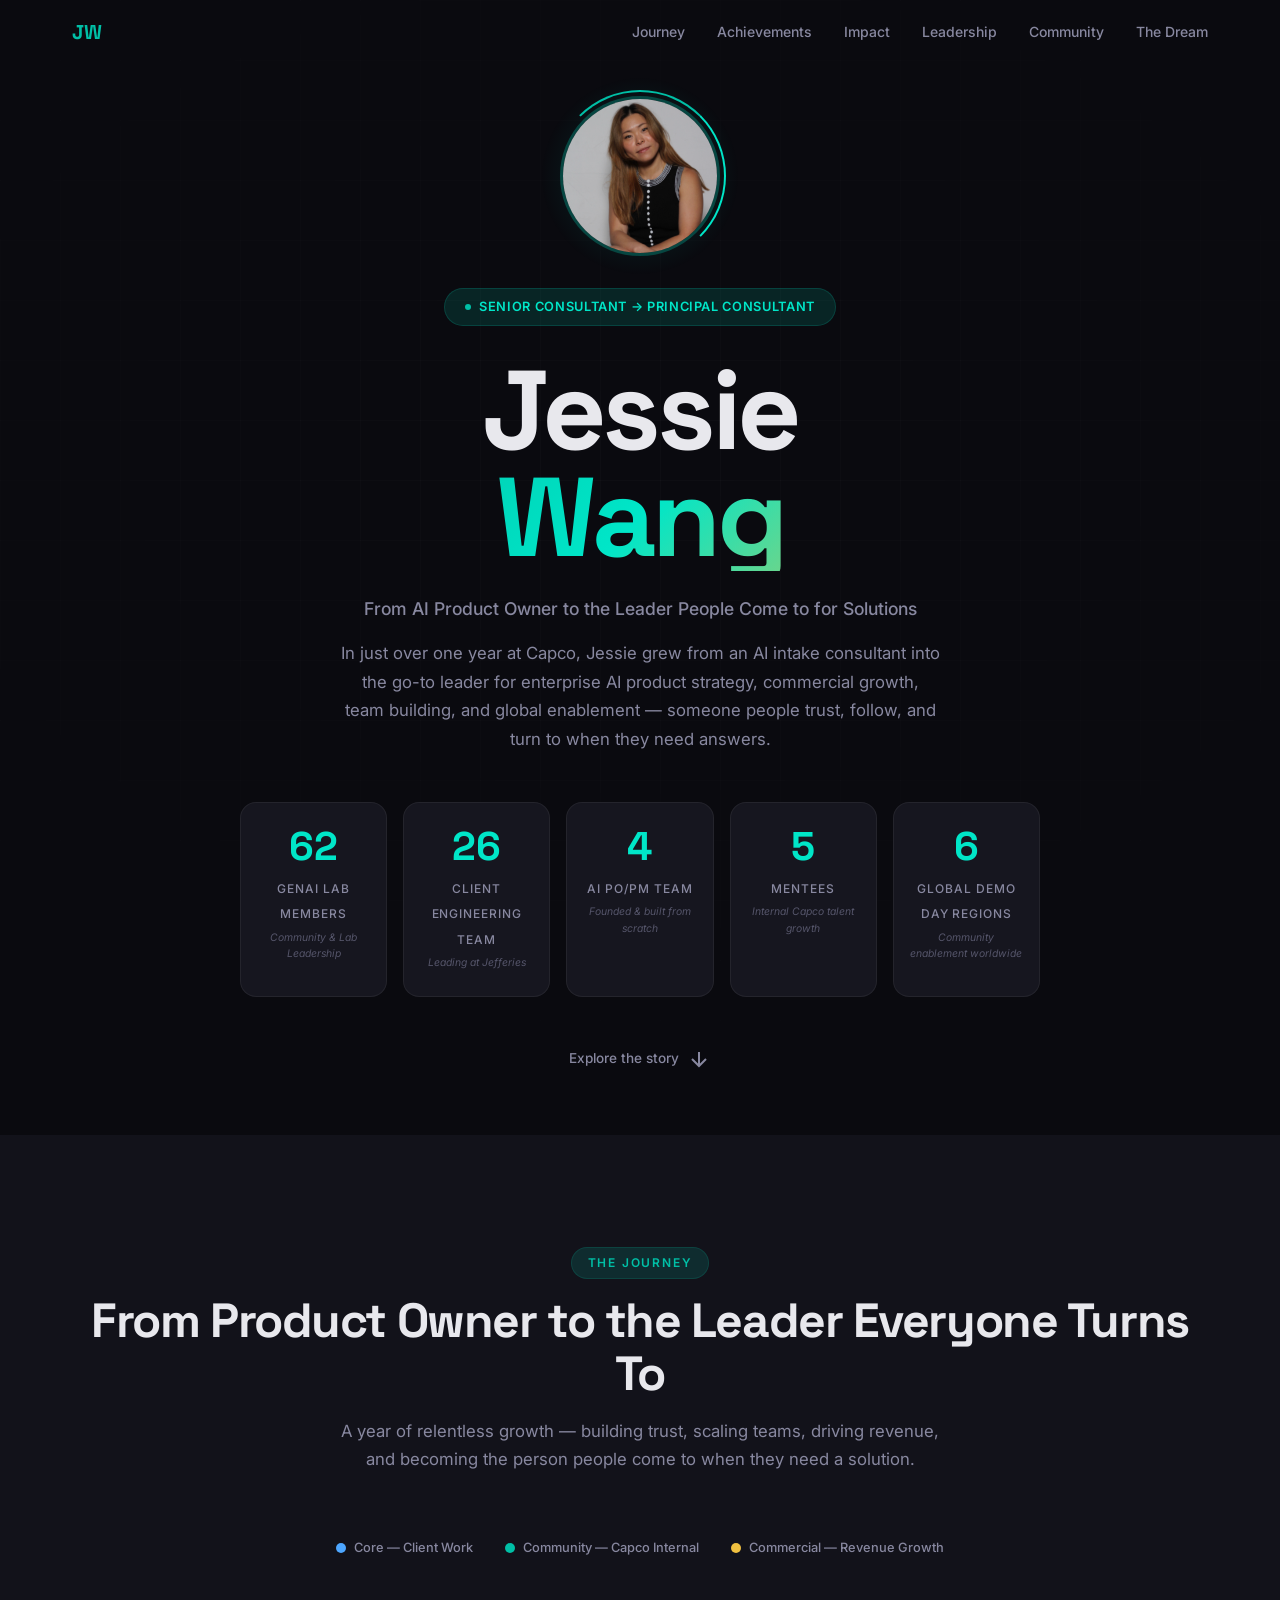
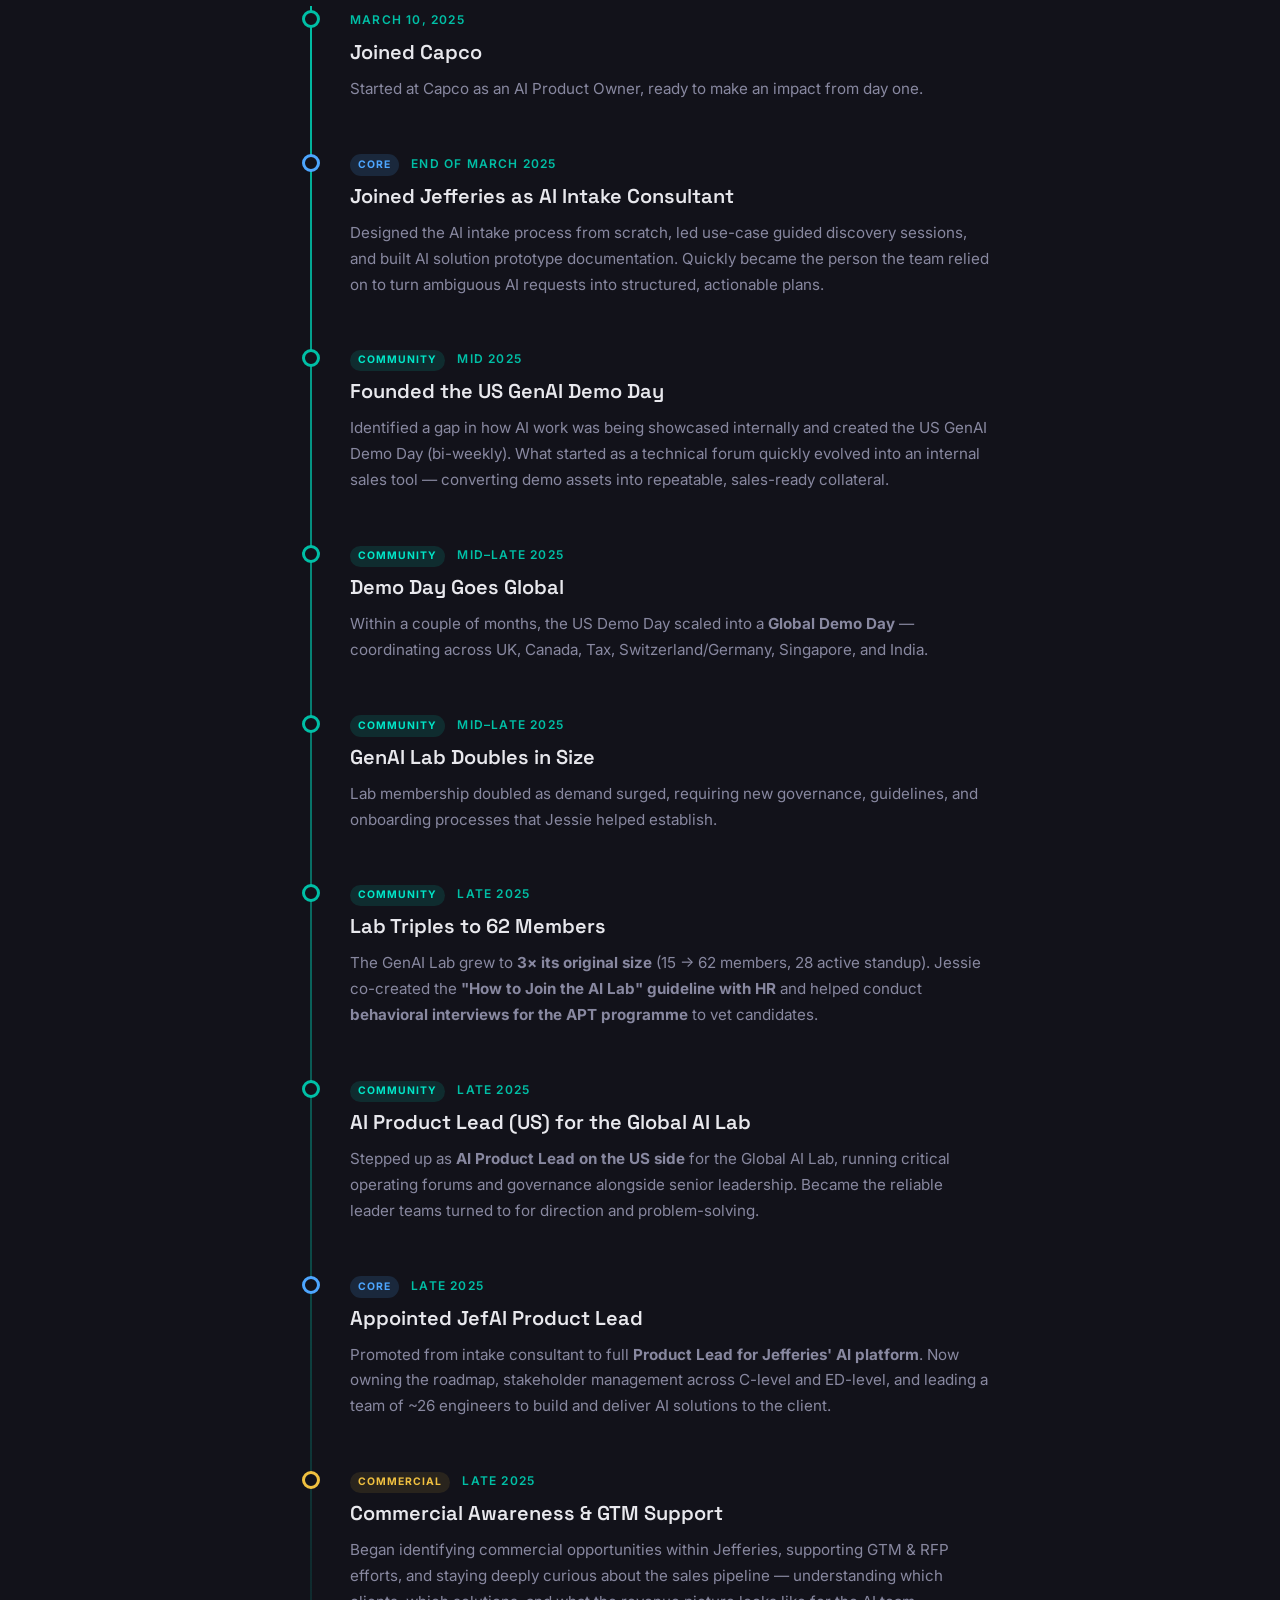
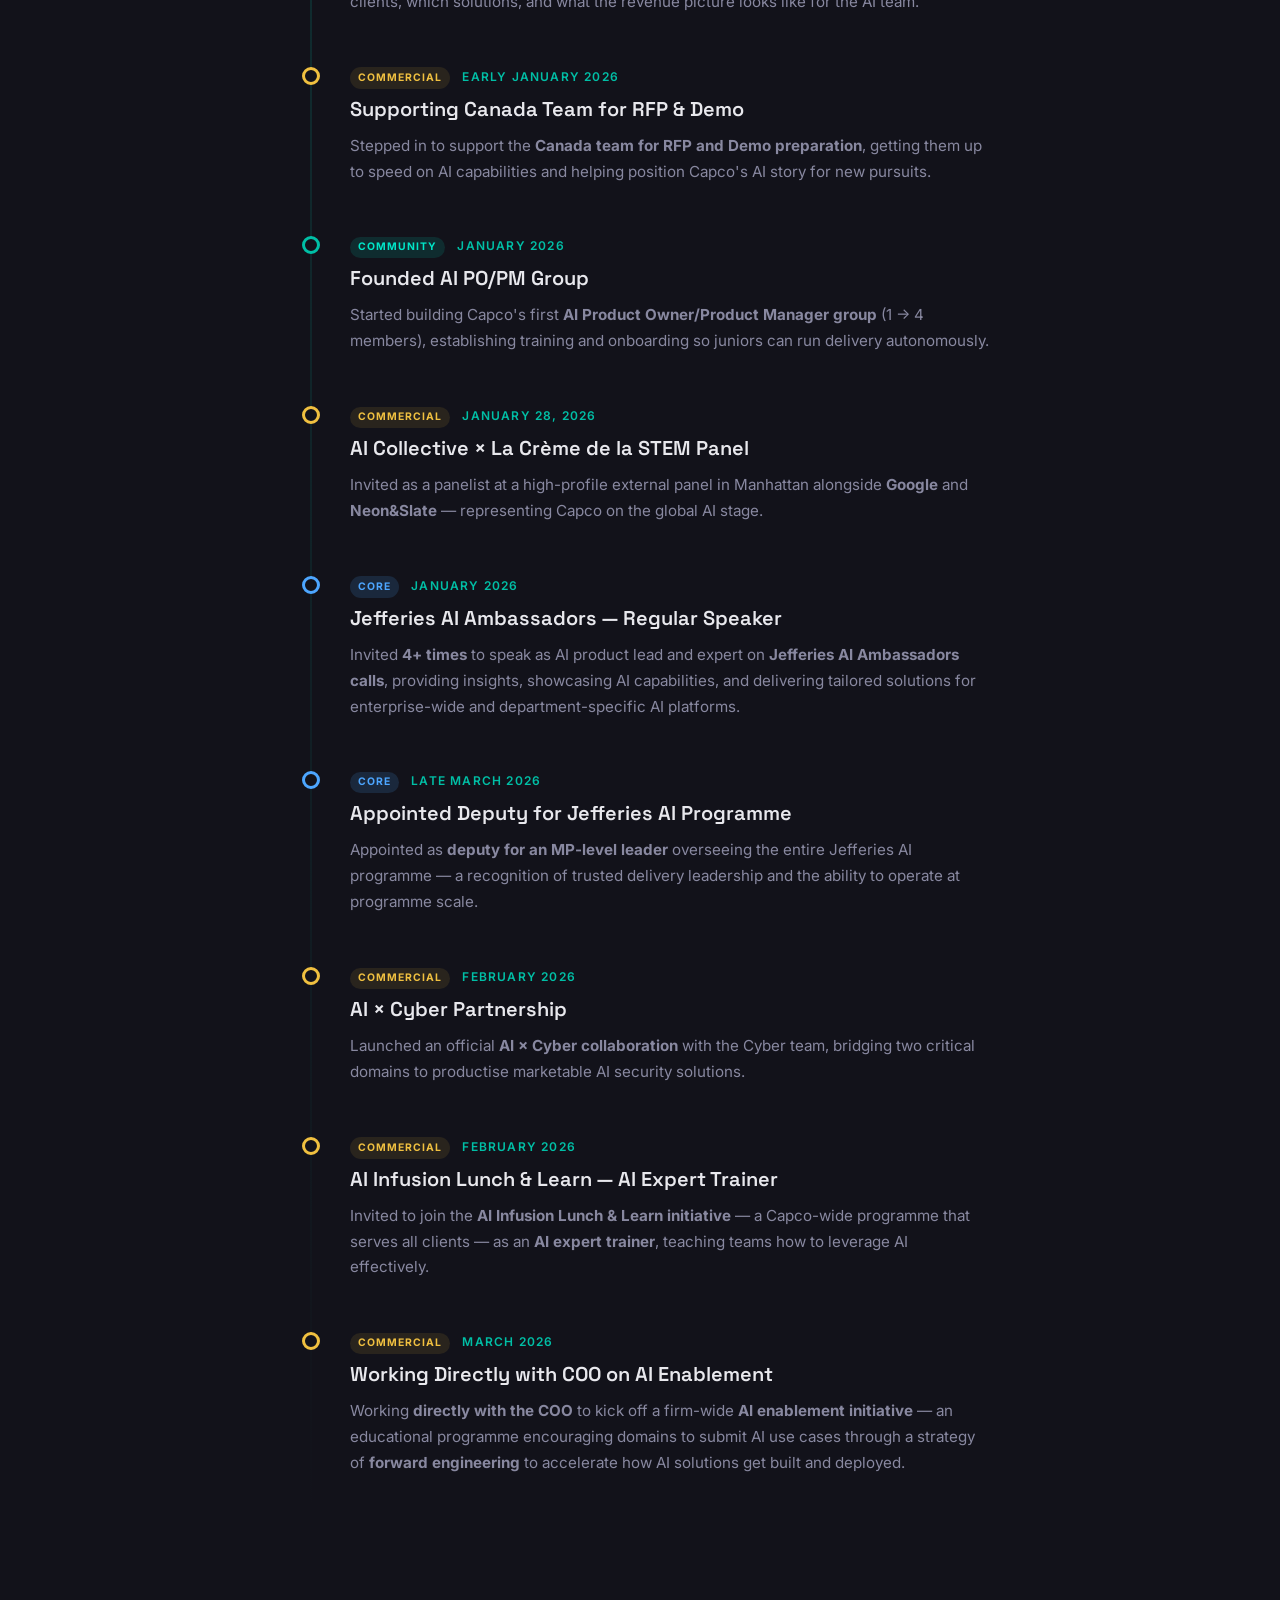
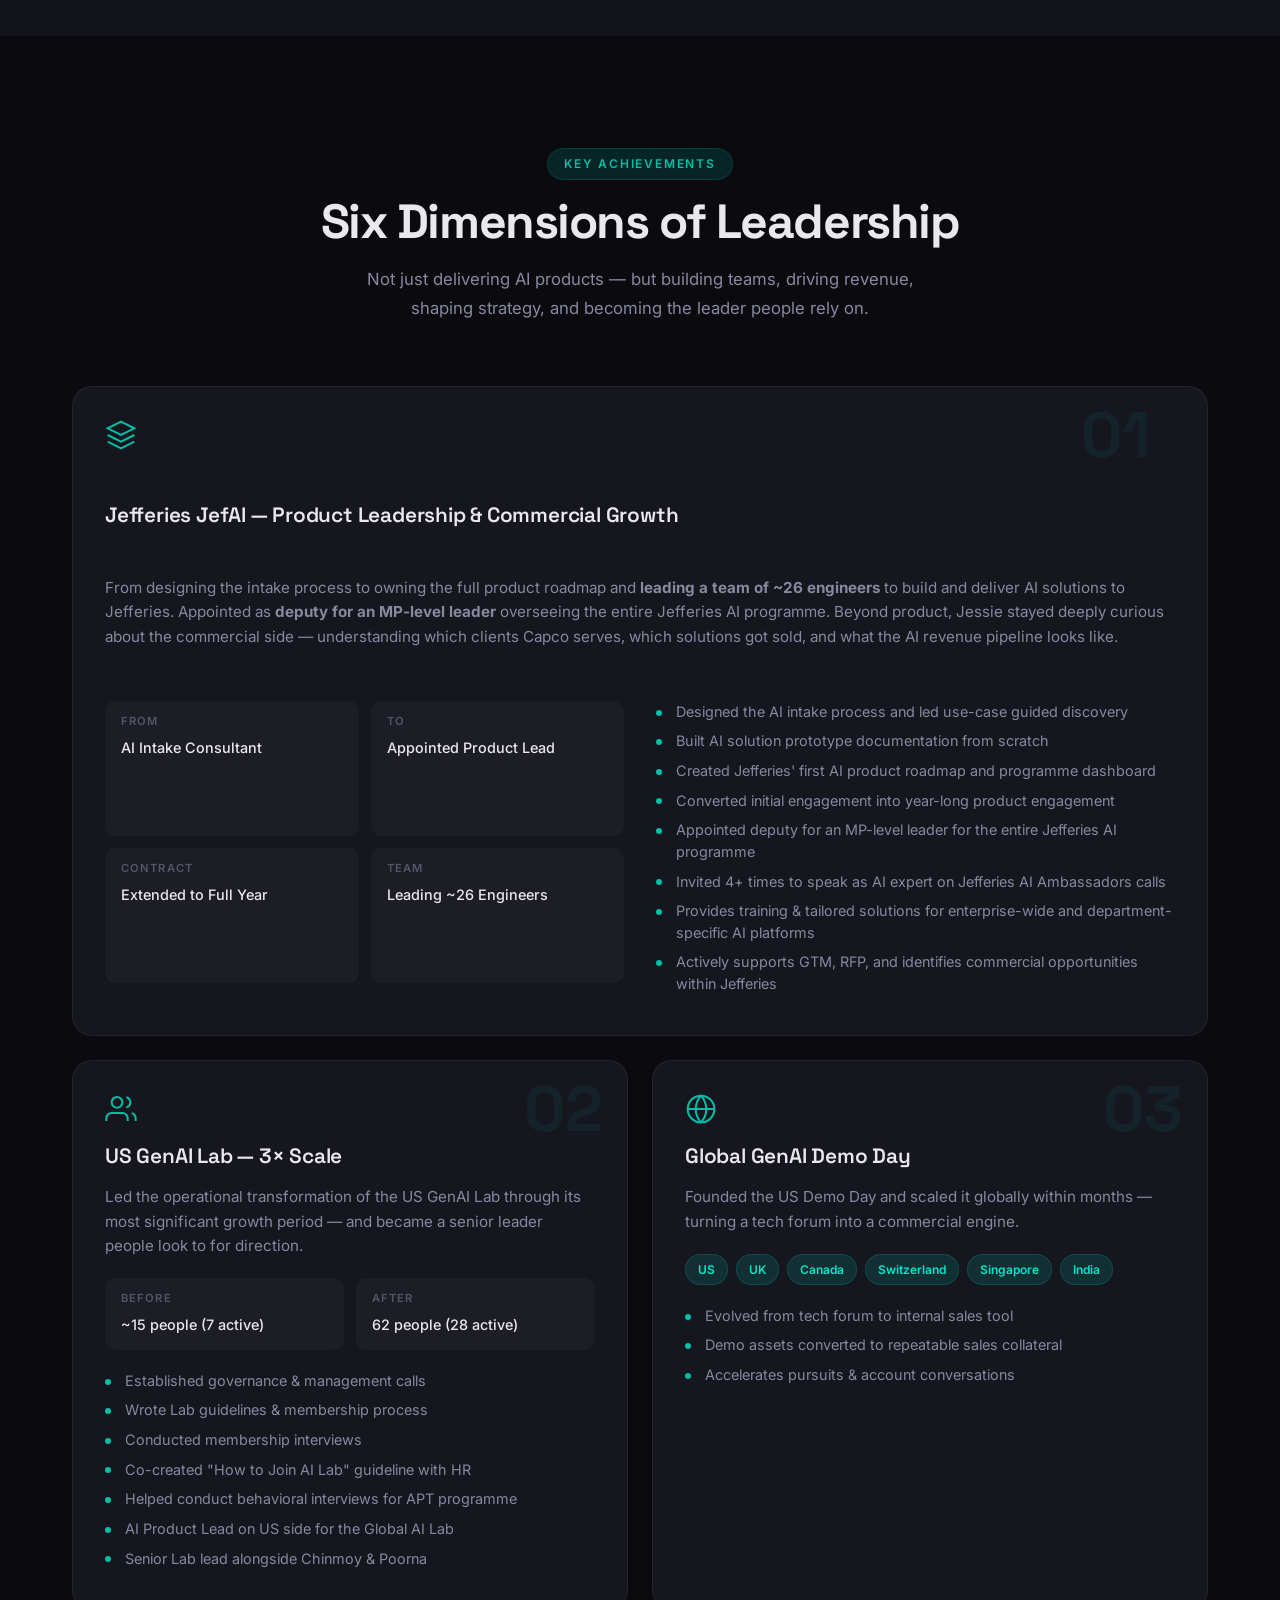
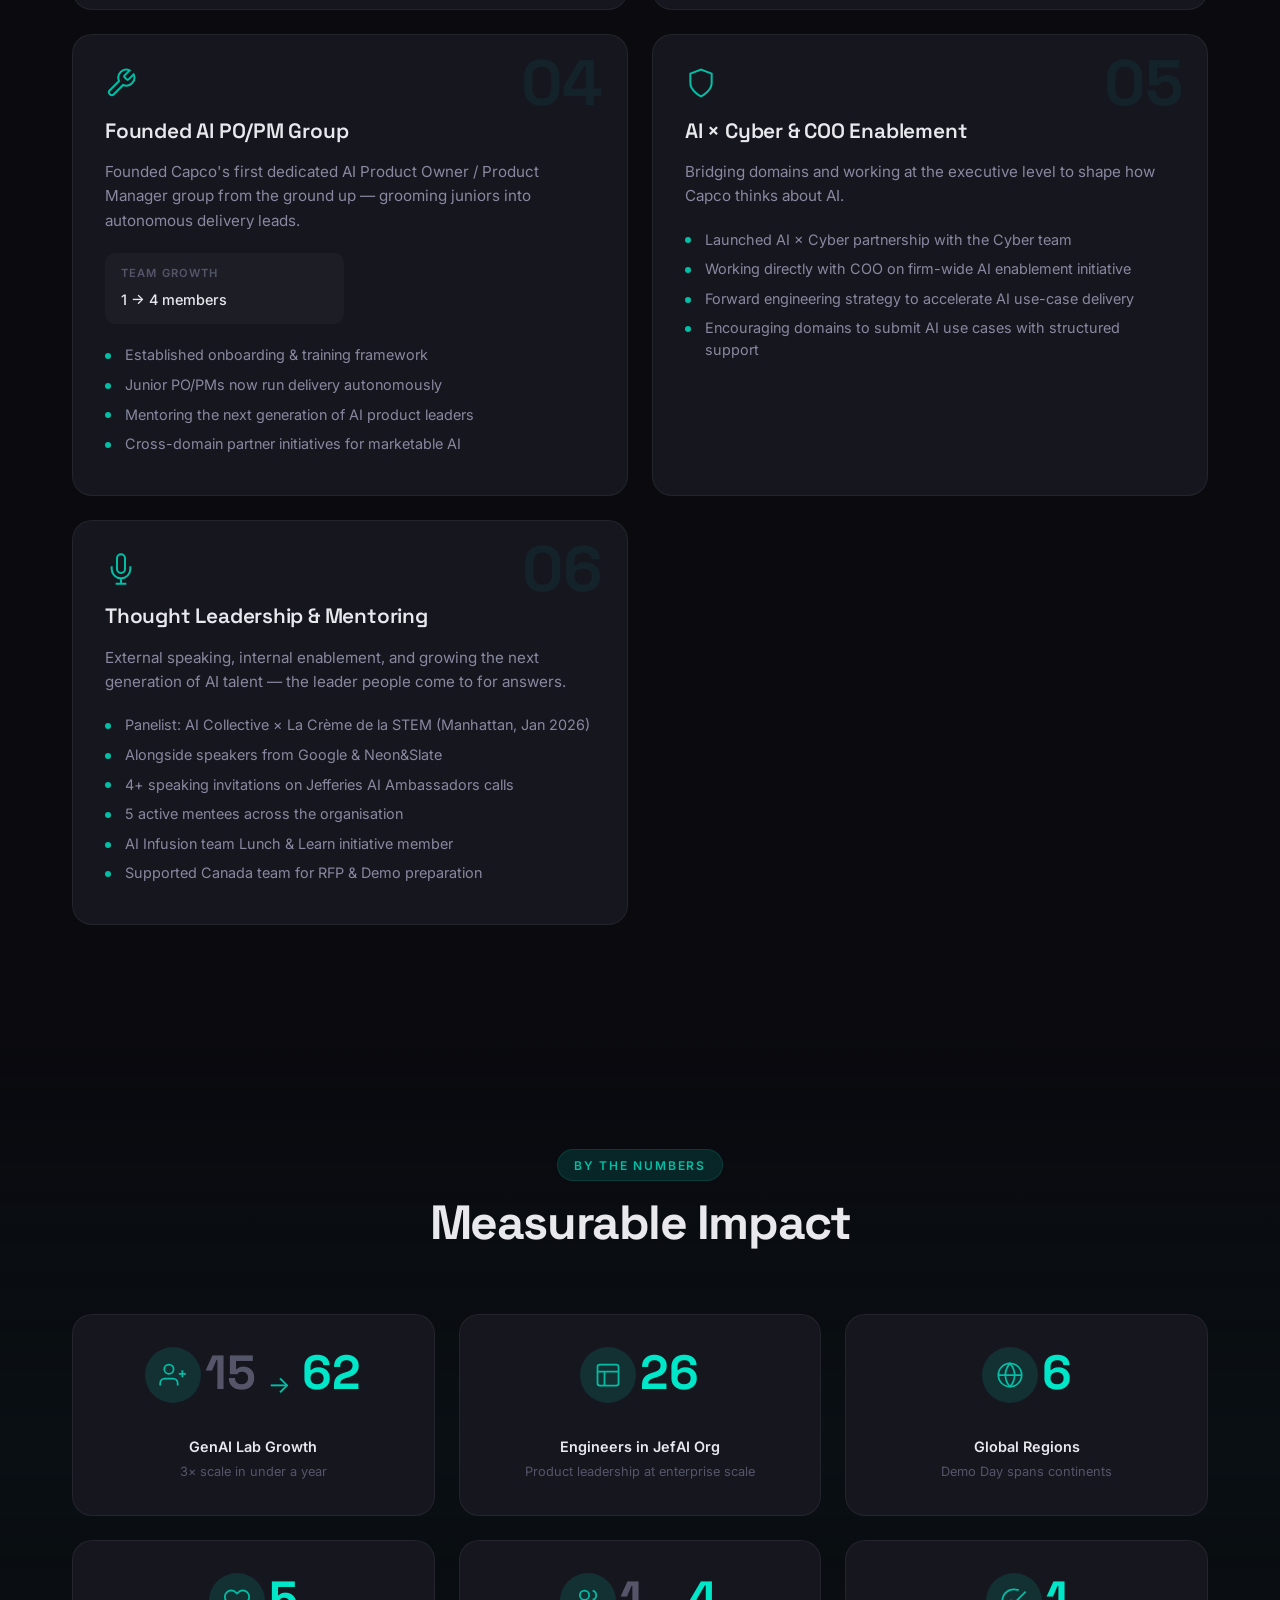
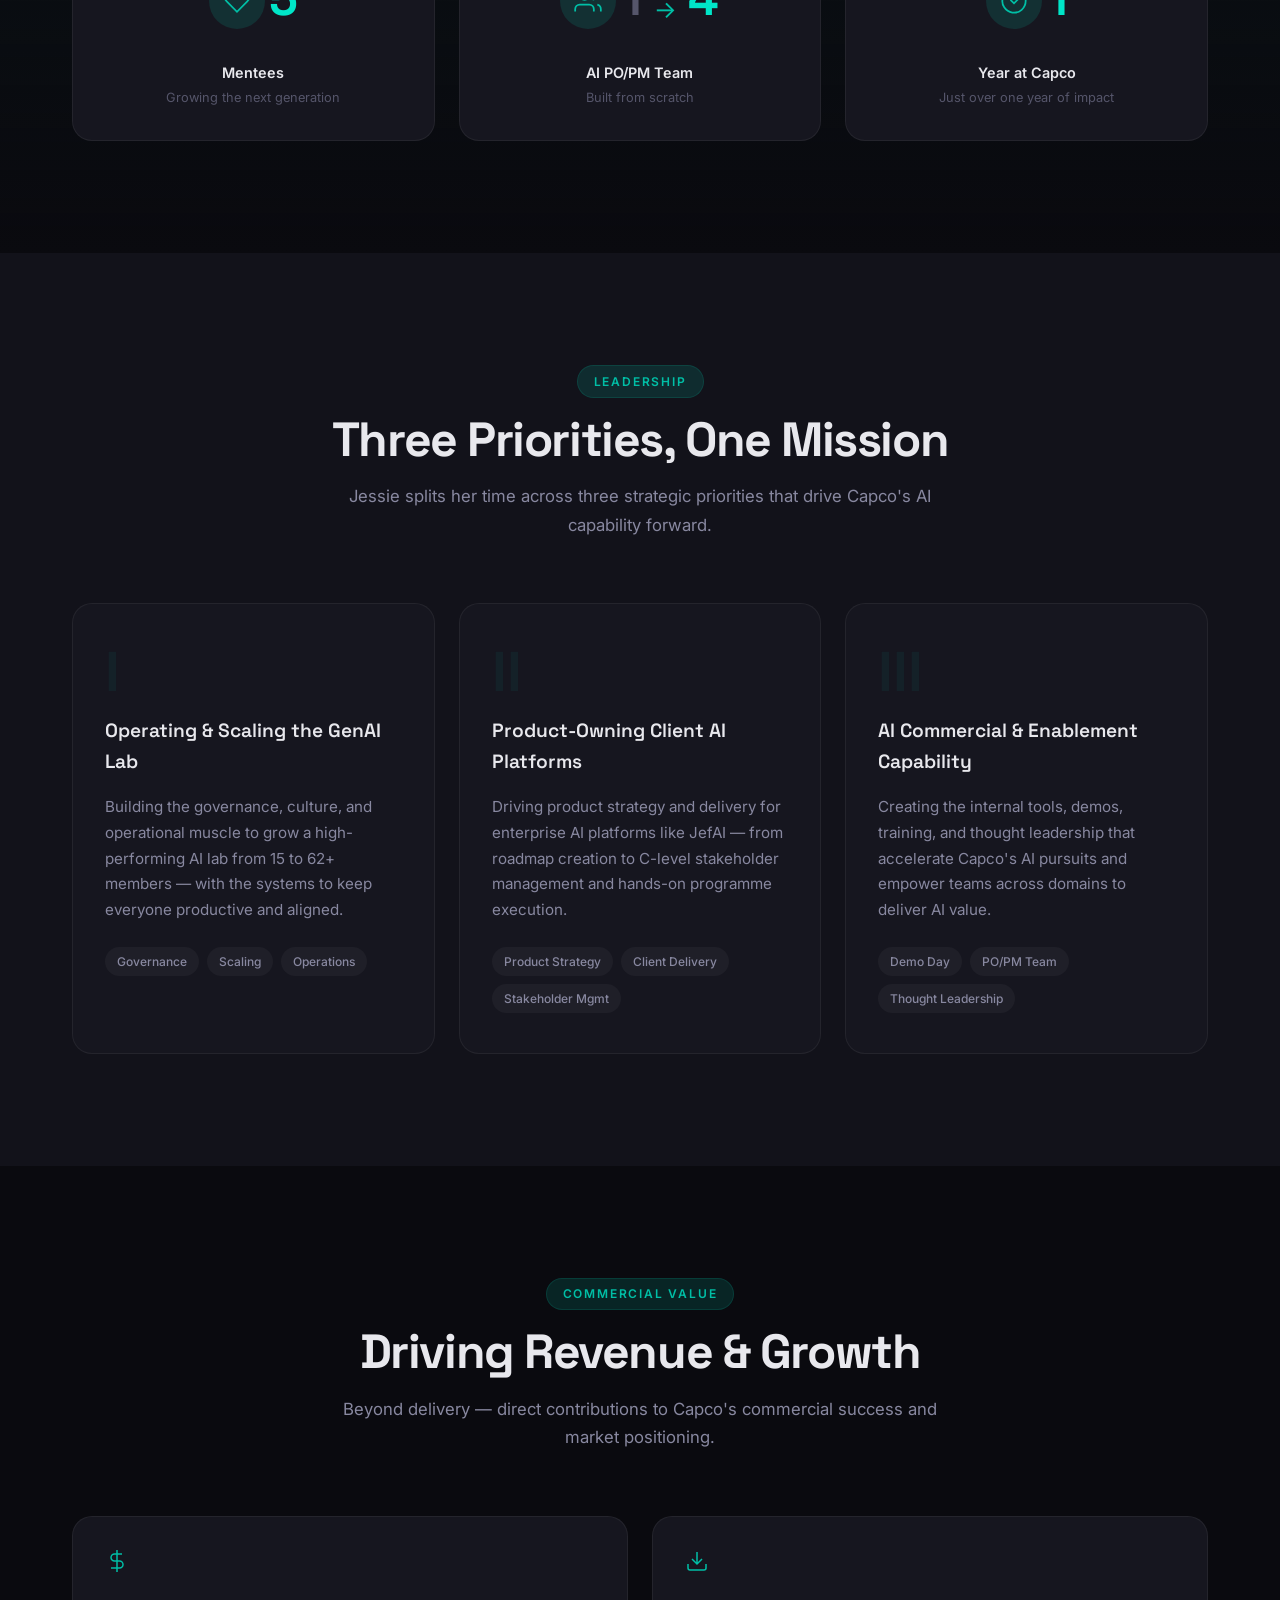
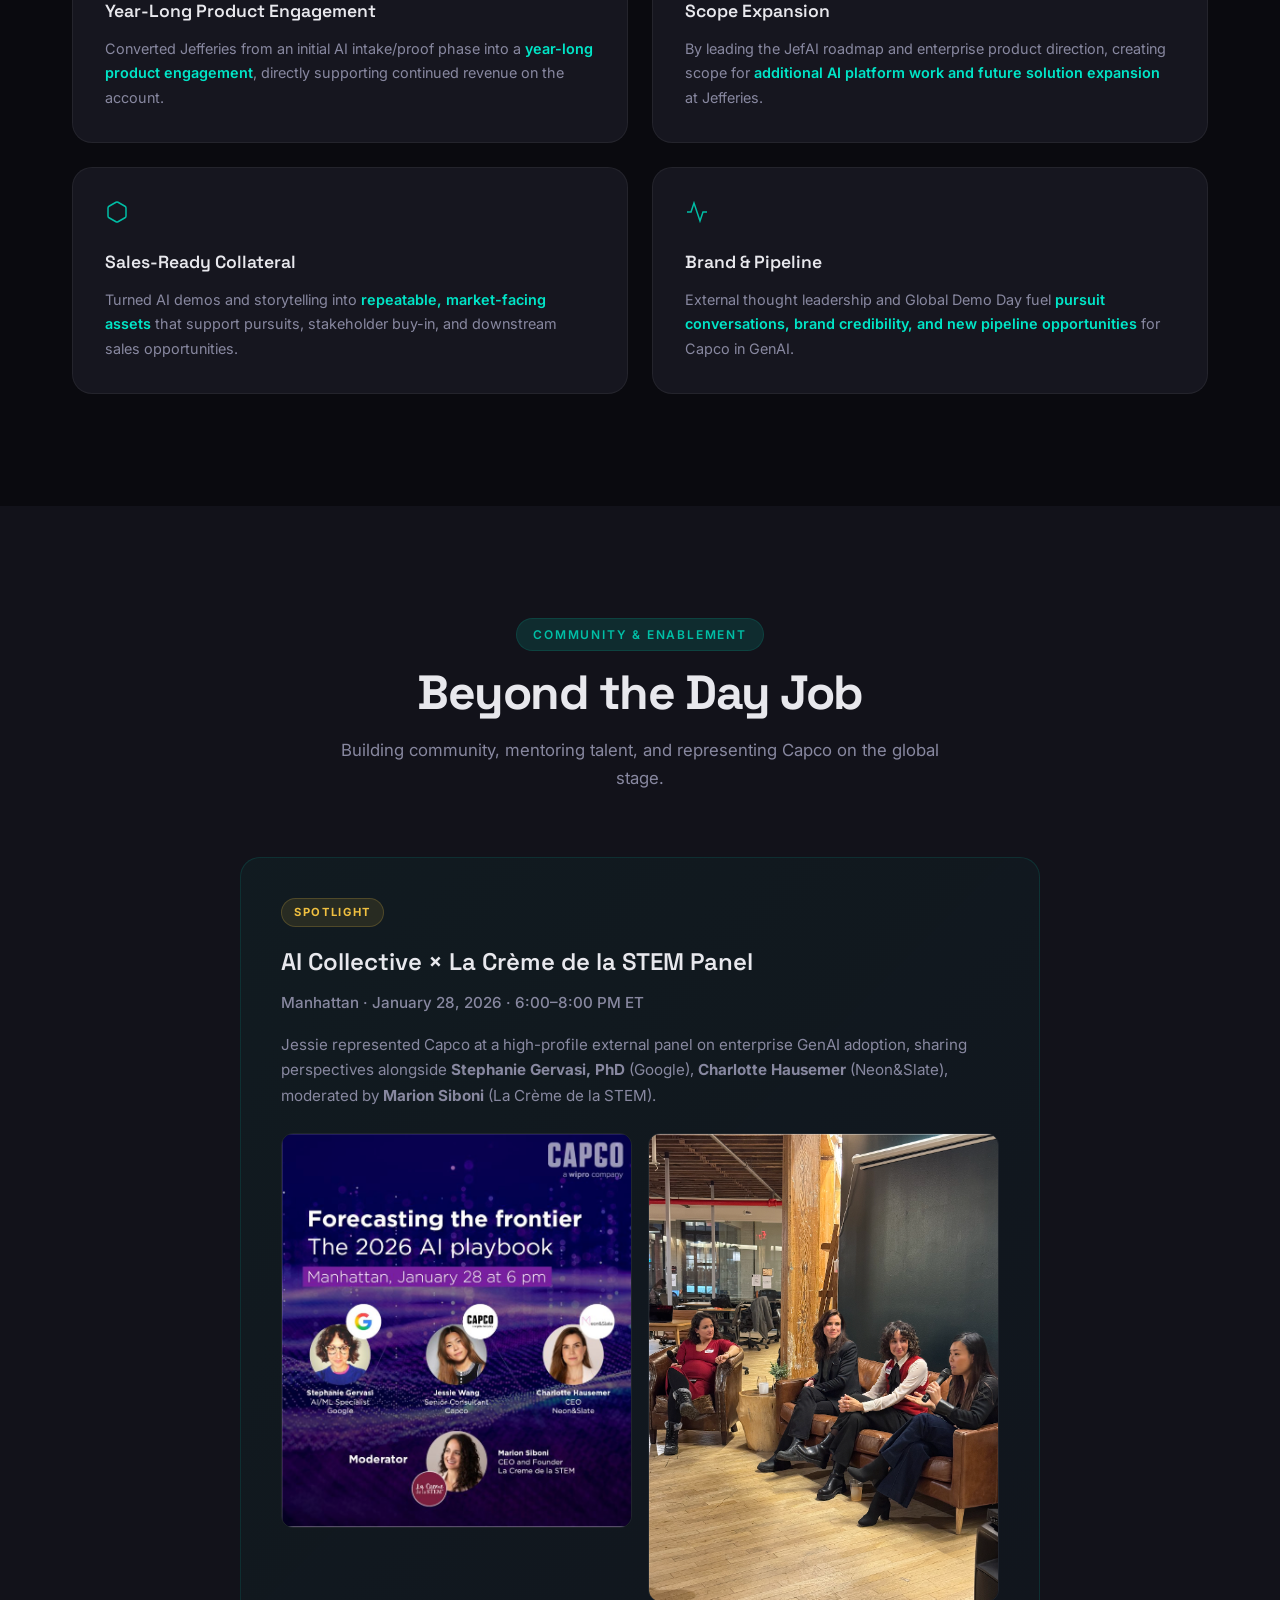
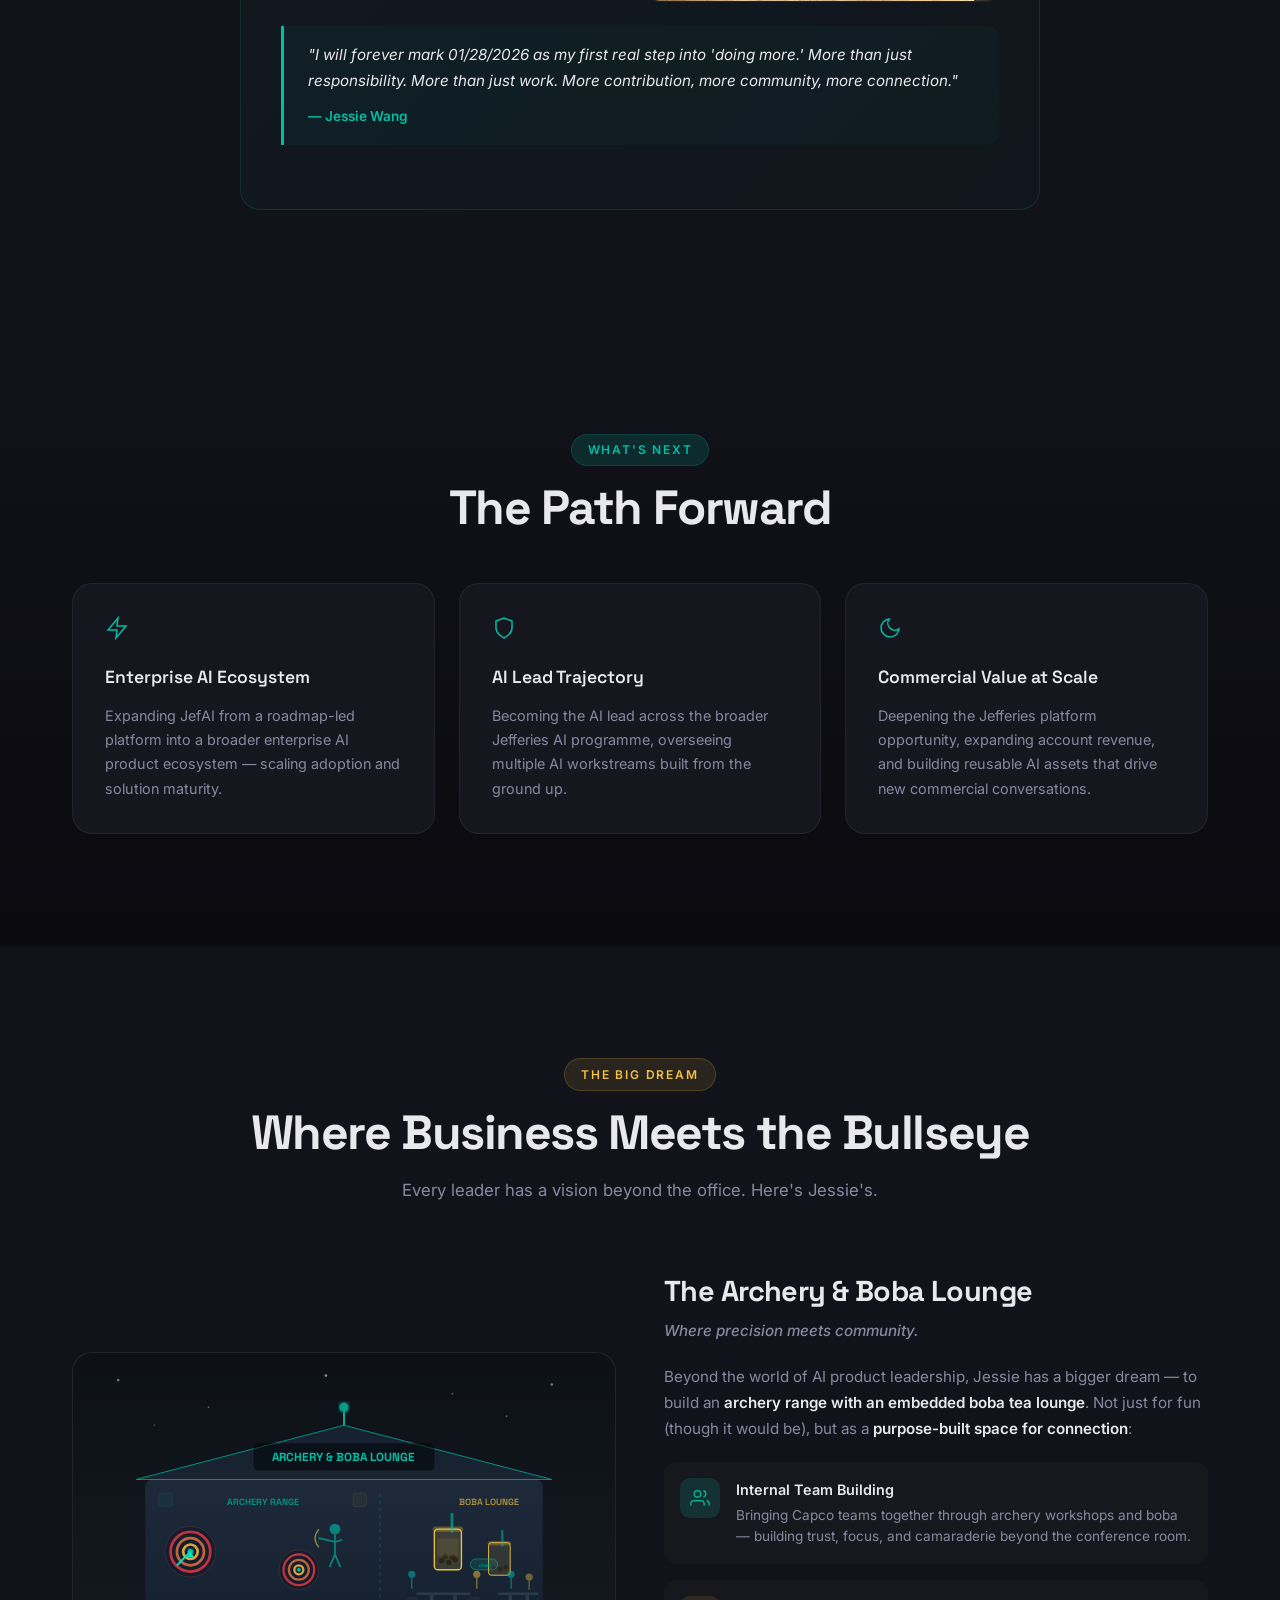
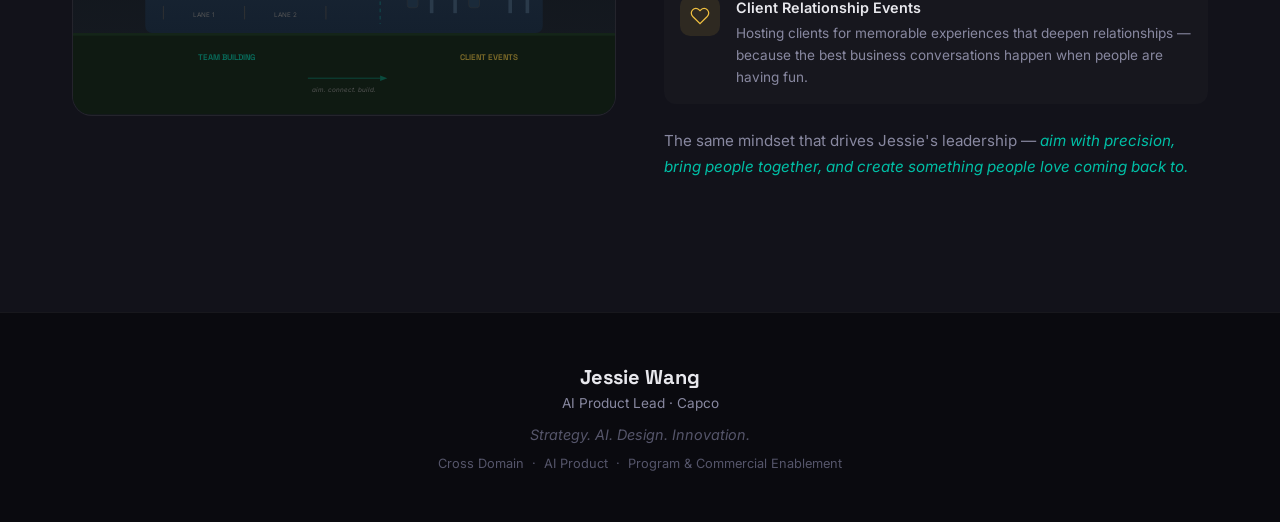
==== index.html @ 0e726048 "Fix mic image, recategorize panel & L&L as Commercial, add AI Infusion - Replace panel-speaking-mic." ====
<!DOCTYPE html>
<html lang="en">
<head>
    <meta charset="UTF-8">
    <meta name="viewport" content="width=device-width, initial-scale=1.0">
    <title>Jessie Wang — The AI Product Leader</title>
    <link rel="preconnect" href="https://fonts.googleapis.com">
    <link rel="preconnect" href="https://fonts.gstatic.com" crossorigin>
    <link href="https://fonts.googleapis.com/css2?family=Inter:wght@300;400;500;600;700;800;900&family=Space+Grotesk:wght@400;500;600;700&display=swap" rel="stylesheet">
    <link rel="stylesheet" href="styles.css">
</head>
<body>
    <!-- Cursor glow effect -->
    <div class="cursor-glow" id="cursorGlow"></div>

    <!-- Navigation -->
    <nav class="nav" id="nav">
        <div class="nav-inner">
            <a href="#hero" class="nav-logo">JW</a>
            <div class="nav-links">
                <a href="#journey" class="nav-link">Journey</a>
                <a href="#achievements" class="nav-link">Achievements</a>
                <a href="#impact" class="nav-link">Impact</a>
                <a href="#leadership" class="nav-link">Leadership</a>
                <a href="#community" class="nav-link">Community</a>
                <a href="#dream" class="nav-link">The Dream</a>
            </div>
        </div>
    </nav>

    <!-- Hero Section -->
    <section class="hero" id="hero">
        <div class="hero-bg-grid"></div>
        <div class="hero-particles" id="heroParticles"></div>
        <div class="hero-content">
            <div class="hero-portrait">
                <div class="portrait-ring"></div>
                <img src="jessie-wang.png" alt="Jessie Wang" class="portrait-img" onerror="this.style.display='none';this.nextElementSibling.style.display='flex';">
                <div class="portrait-fallback" style="display:none;">JW</div>
                <div class="portrait-glow"></div>
            </div>
            <div class="hero-badge">
                <span class="badge-dot"></span>
                Senior Consultant &rarr; Principal Consultant
            </div>
            <h1 class="hero-title">
                <span class="hero-line">Jessie</span>
                <span class="hero-line hero-line-accent">Wang</span>
            </h1>
            <p class="hero-subtitle">From AI Product Owner to the Leader People Come to for Solutions</p>
            <p class="hero-desc">In just over one year at Capco, Jessie grew from an AI intake consultant into the go-to leader for enterprise AI product strategy, commercial growth, team building, and global enablement &mdash; someone people trust, follow, and turn to when they need answers.</p>
            <div class="hero-stats">
                <div class="stat-card">
                    <span class="stat-number" data-target="62">0</span>
                    <span class="stat-label">GenAI Lab Members</span>
                    <span class="stat-context">Community &amp; Lab Leadership</span>
                </div>
                <div class="stat-card">
                    <span class="stat-number" data-target="26">0</span>
                    <span class="stat-label">Client Engineering Team</span>
                    <span class="stat-context">Leading at Jefferies</span>
                </div>
                <div class="stat-card">
                    <span class="stat-number" data-target="4">0</span>
                    <span class="stat-label">AI PO/PM Team</span>
                    <span class="stat-context">Founded &amp; built from scratch</span>
                </div>
                <div class="stat-card">
                    <span class="stat-number" data-target="5">0</span>
                    <span class="stat-label">Mentees</span>
                    <span class="stat-context">Internal Capco talent growth</span>
                </div>
                <div class="stat-card">
                    <span class="stat-number" data-target="6">0</span>
                    <span class="stat-label">Global Demo Day Regions</span>
                    <span class="stat-context">Community enablement worldwide</span>
                </div>
            </div>
            <a href="#journey" class="hero-scroll">
                <span>Explore the story</span>
                <svg width="24" height="24" viewBox="0 0 24 24" fill="none" stroke="currentColor" stroke-width="2"><path d="M12 5v14M5 12l7 7 7-7"/></svg>
            </a>
        </div>
    </section>

    <!-- Journey Timeline -->
    <section class="section section-dark" id="journey">
        <div class="container">
            <div class="section-header">
                <span class="section-tag">The Journey</span>
                <h2 class="section-title">From Product Owner to the Leader Everyone Turns To</h2>
                <p class="section-desc">A year of relentless growth &mdash; building trust, scaling teams, driving revenue, and becoming the person people come to when they need a solution.</p>
            </div>
            <!-- Timeline Legend -->
            <div class="timeline-legend">
                <div class="legend-item"><span class="legend-dot legend-core"></span> Core &mdash; Client Work</div>
                <div class="legend-item"><span class="legend-dot legend-community"></span> Community &mdash; Capco Internal</div>
                <div class="legend-item"><span class="legend-dot legend-commercial"></span> Commercial &mdash; Revenue Growth</div>
            </div>

            <div class="timeline">
                <div class="timeline-line"></div>

                <div class="timeline-item" data-animate>
                    <div class="timeline-dot"></div>
                    <div class="timeline-content">
                        <span class="timeline-date">March 10, 2025</span>
                        <h3>Joined Capco</h3>
                        <p>Started at Capco as an AI Product Owner, ready to make an impact from day one.</p>
                    </div>
                </div>

                <div class="timeline-item" data-animate>
                    <div class="timeline-dot timeline-dot-core"></div>
                    <div class="timeline-content">
                        <span class="timeline-category cat-core">Core</span>
                        <span class="timeline-date">End of March 2025</span>
                        <h3>Joined Jefferies as AI Intake Consultant</h3>
                        <p>Designed the AI intake process from scratch, led use-case guided discovery sessions, and built AI solution prototype documentation. Quickly became the person the team relied on to turn ambiguous AI requests into structured, actionable plans.</p>
                    </div>
                </div>

                <div class="timeline-item" data-animate>
                    <div class="timeline-dot timeline-dot-community"></div>
                    <div class="timeline-content">
                        <span class="timeline-category cat-community">Community</span>
                        <span class="timeline-date">Mid 2025</span>
                        <h3>Founded the US GenAI Demo Day</h3>
                        <p>Identified a gap in how AI work was being showcased internally and created the US GenAI Demo Day (bi-weekly). What started as a technical forum quickly evolved into an internal sales tool &mdash; converting demo assets into repeatable, sales-ready collateral.</p>
                    </div>
                </div>

                <div class="timeline-item" data-animate>
                    <div class="timeline-dot timeline-dot-community"></div>
                    <div class="timeline-content">
                        <span class="timeline-category cat-community">Community</span>
                        <span class="timeline-date">Mid&ndash;Late 2025</span>
                        <h3>Demo Day Goes Global</h3>
                        <p>Within a couple of months, the US Demo Day scaled into a <strong>Global Demo Day</strong> &mdash; coordinating across UK, Canada, Tax, Switzerland/Germany, Singapore, and India.</p>
                    </div>
                </div>

                <div class="timeline-item" data-animate>
                    <div class="timeline-dot timeline-dot-community"></div>
                    <div class="timeline-content">
                        <span class="timeline-category cat-community">Community</span>
                        <span class="timeline-date">Mid&ndash;Late 2025</span>
                        <h3>GenAI Lab Doubles in Size</h3>
                        <p>Lab membership doubled as demand surged, requiring new governance, guidelines, and onboarding processes that Jessie helped establish.</p>
                    </div>
                </div>

                <div class="timeline-item" data-animate>
                    <div class="timeline-dot timeline-dot-community"></div>
                    <div class="timeline-content">
                        <span class="timeline-category cat-community">Community</span>
                        <span class="timeline-date">Late 2025</span>
                        <h3>Lab Triples to 62 Members</h3>
                        <p>The GenAI Lab grew to <strong>3&times; its original size</strong> (15 &rarr; 62 members, 28 active standup). Jessie co-created the <strong>"How to Join the AI Lab" guideline with HR</strong> and helped conduct <strong>behavioral interviews for the APT programme</strong> to vet candidates.</p>
                    </div>
                </div>

                <div class="timeline-item" data-animate>
                    <div class="timeline-dot timeline-dot-community"></div>
                    <div class="timeline-content">
                        <span class="timeline-category cat-community">Community</span>
                        <span class="timeline-date">Late 2025</span>
                        <h3>AI Product Lead (US) for the Global AI Lab</h3>
                        <p>Stepped up as <strong>AI Product Lead on the US side</strong> for the Global AI Lab, running critical operating forums and governance alongside senior leadership. Became the reliable leader teams turned to for direction and problem-solving.</p>
                    </div>
                </div>

                <div class="timeline-item" data-animate>
                    <div class="timeline-dot timeline-dot-core"></div>
                    <div class="timeline-content">
                        <span class="timeline-category cat-core">Core</span>
                        <span class="timeline-date">Late 2025</span>
                        <h3>Appointed JefAI Product Lead</h3>
                        <p>Promoted from intake consultant to full <strong>Product Lead for Jefferies' AI platform</strong>. Now owning the roadmap, stakeholder management across C-level and ED-level, and leading a team of ~26 engineers to build and deliver AI solutions to the client.</p>
                    </div>
                </div>

                <div class="timeline-item" data-animate>
                    <div class="timeline-dot timeline-dot-commercial"></div>
                    <div class="timeline-content">
                        <span class="timeline-category cat-commercial">Commercial</span>
                        <span class="timeline-date">Late 2025</span>
                        <h3>Commercial Awareness &amp; GTM Support</h3>
                        <p>Began identifying commercial opportunities within Jefferies, supporting GTM &amp; RFP efforts, and staying deeply curious about the sales pipeline &mdash; understanding which clients, which solutions, and what the revenue picture looks like for the AI team.</p>
                    </div>
                </div>

                <div class="timeline-item" data-animate>
                    <div class="timeline-dot timeline-dot-commercial"></div>
                    <div class="timeline-content">
                        <span class="timeline-category cat-commercial">Commercial</span>
                        <span class="timeline-date">Early January 2026</span>
                        <h3>Supporting Canada Team for RFP &amp; Demo</h3>
                        <p>Stepped in to support the <strong>Canada team for RFP and Demo preparation</strong>, getting them up to speed on AI capabilities and helping position Capco's AI story for new pursuits.</p>
                    </div>
                </div>

                <div class="timeline-item" data-animate>
                    <div class="timeline-dot timeline-dot-community"></div>
                    <div class="timeline-content">
                        <span class="timeline-category cat-community">Community</span>
                        <span class="timeline-date">January 2026</span>
                        <h3>Founded AI PO/PM Group</h3>
                        <p>Started building Capco's first <strong>AI Product Owner/Product Manager group</strong> (1 &rarr; 4 members), establishing training and onboarding so juniors can run delivery autonomously.</p>
                    </div>
                </div>

                <div class="timeline-item" data-animate>
                    <div class="timeline-dot timeline-dot-commercial"></div>
                    <div class="timeline-content">
                        <span class="timeline-category cat-commercial">Commercial</span>
                        <span class="timeline-date">January 28, 2026</span>
                        <h3>AI Collective &times; La Cr&egrave;me de la STEM Panel</h3>
                        <p>Invited as a panelist at a high-profile external panel in Manhattan alongside <strong>Google</strong> and <strong>Neon&amp;Slate</strong> &mdash; representing Capco on the global AI stage.</p>
                    </div>
                </div>

                <div class="timeline-item" data-animate>
                    <div class="timeline-dot timeline-dot-core"></div>
                    <div class="timeline-content">
                        <span class="timeline-category cat-core">Core</span>
                        <span class="timeline-date">January 2026</span>
                        <h3>Jefferies AI Ambassadors &mdash; Regular Speaker</h3>
                        <p>Invited <strong>4+ times</strong> to speak as AI product lead and expert on <strong>Jefferies AI Ambassadors calls</strong>, providing insights, showcasing AI capabilities, and delivering tailored solutions for enterprise-wide and department-specific AI platforms.</p>
                    </div>
                </div>

                <div class="timeline-item" data-animate>
                    <div class="timeline-dot timeline-dot-core"></div>
                    <div class="timeline-content">
                        <span class="timeline-category cat-core">Core</span>
                        <span class="timeline-date">Late March 2026</span>
                        <h3>Appointed Deputy for Jefferies AI Programme</h3>
                        <p>Appointed as <strong>deputy for an MP-level leader</strong> overseeing the entire Jefferies AI programme &mdash; a recognition of trusted delivery leadership and the ability to operate at programme scale.</p>
                    </div>
                </div>

                <div class="timeline-item" data-animate>
                    <div class="timeline-dot timeline-dot-commercial"></div>
                    <div class="timeline-content">
                        <span class="timeline-category cat-commercial">Commercial</span>
                        <span class="timeline-date">February 2026</span>
                        <h3>AI &times; Cyber Partnership</h3>
                        <p>Launched an official <strong>AI &times; Cyber collaboration</strong> with the Cyber team, bridging two critical domains to productise marketable AI security solutions.</p>
                    </div>
                </div>

                <div class="timeline-item" data-animate>
                    <div class="timeline-dot timeline-dot-commercial"></div>
                    <div class="timeline-content">
                        <span class="timeline-category cat-commercial">Commercial</span>
                        <span class="timeline-date">February 2026</span>
                        <h3>AI Infusion Lunch &amp; Learn &mdash; AI Expert Trainer</h3>
                        <p>Invited to join the <strong>AI Infusion Lunch &amp; Learn initiative</strong> &mdash; a Capco-wide programme that serves all clients &mdash; as an <strong>AI expert trainer</strong>, teaching teams how to leverage AI effectively.</p>
                    </div>
                </div>

                <div class="timeline-item" data-animate>
                    <div class="timeline-dot timeline-dot-commercial"></div>
                    <div class="timeline-content">
                        <span class="timeline-category cat-commercial">Commercial</span>
                        <span class="timeline-date">March 2026</span>
                        <h3>Working Directly with COO on AI Enablement</h3>
                        <p>Working <strong>directly with the COO</strong> to kick off a firm-wide <strong>AI enablement initiative</strong> &mdash; an educational programme encouraging domains to submit AI use cases through a strategy of <strong>forward engineering</strong> to accelerate how AI solutions get built and deployed.</p>
                    </div>
                </div>
            </div>
        </div>
    </section>

    <!-- Achievements - Card Grid -->
    <section class="section" id="achievements">
        <div class="container">
            <div class="section-header">
                <span class="section-tag">Key Achievements</span>
                <h2 class="section-title">Six Dimensions of Leadership</h2>
                <p class="section-desc">Not just delivering AI products &mdash; but building teams, driving revenue, shaping strategy, and becoming the leader people rely on.</p>
            </div>
            <div class="achievement-grid">
                <!-- Card 1 -->
                <div class="achievement-card card-large" data-animate>
                    <div class="card-icon">
                        <svg width="32" height="32" viewBox="0 0 24 24" fill="none" stroke="currentColor" stroke-width="1.5"><path d="M12 2L2 7l10 5 10-5-10-5zM2 17l10 5 10-5M2 12l10 5 10-5"/></svg>
                    </div>
                    <div class="card-number">01</div>
                    <h3>Jefferies JefAI &mdash; Product Leadership &amp; Commercial Growth</h3>
                    <p>From designing the intake process to owning the full product roadmap and <strong>leading a team of ~26 engineers</strong> to build and deliver AI solutions to Jefferies. Appointed as <strong>deputy for an MP-level leader</strong> overseeing the entire Jefferies AI programme. Beyond product, Jessie stayed deeply curious about the commercial side &mdash; understanding which clients Capco serves, which solutions got sold, and what the AI revenue pipeline looks like.</p>
                    <div class="card-details">
                        <div class="detail-item">
                            <span class="detail-label">From</span>
                            <span class="detail-value">AI Intake Consultant</span>
                        </div>
                        <div class="detail-item">
                            <span class="detail-label">To</span>
                            <span class="detail-value">Appointed Product Lead</span>
                        </div>
                        <div class="detail-item">
                            <span class="detail-label">Contract</span>
                            <span class="detail-value">Extended to Full Year</span>
                        </div>
                        <div class="detail-item">
                            <span class="detail-label">Team</span>
                            <span class="detail-value">Leading ~26 Engineers</span>
                        </div>
                    </div>
                    <ul class="card-highlights">
                        <li>Designed the AI intake process and led use-case guided discovery</li>
                        <li>Built AI solution prototype documentation from scratch</li>
                        <li>Created Jefferies' first AI product roadmap and programme dashboard</li>
                        <li>Converted initial engagement into year-long product engagement</li>
                        <li>Appointed deputy for an MP-level leader for the entire Jefferies AI programme</li>
                        <li>Invited 4+ times to speak as AI expert on Jefferies AI Ambassadors calls</li>
                        <li>Provides training &amp; tailored solutions for enterprise-wide and department-specific AI platforms</li>
                        <li>Actively supports GTM, RFP, and identifies commercial opportunities within Jefferies</li>
                    </ul>
                </div>

                <!-- Card 2 -->
                <div class="achievement-card" data-animate>
                    <div class="card-icon">
                        <svg width="32" height="32" viewBox="0 0 24 24" fill="none" stroke="currentColor" stroke-width="1.5"><path d="M17 21v-2a4 4 0 00-4-4H5a4 4 0 00-4 4v2"/><circle cx="9" cy="7" r="4"/><path d="M23 21v-2a4 4 0 00-3-3.87M16 3.13a4 4 0 010 7.75"/></svg>
                    </div>
                    <div class="card-number">02</div>
                    <h3>US GenAI Lab &mdash; 3&times; Scale</h3>
                    <p>Led the operational transformation of the US GenAI Lab through its most significant growth period &mdash; and became a senior leader people look to for direction.</p>
                    <div class="card-details">
                        <div class="detail-item">
                            <span class="detail-label">Before</span>
                            <span class="detail-value">~15 people (7 active)</span>
                        </div>
                        <div class="detail-item">
                            <span class="detail-label">After</span>
                            <span class="detail-value">62 people (28 active)</span>
                        </div>
                    </div>
                    <ul class="card-highlights">
                        <li>Established governance &amp; management calls</li>
                        <li>Wrote Lab guidelines &amp; membership process</li>
                        <li>Conducted membership interviews</li>
                        <li>Co-created "How to Join AI Lab" guideline with HR</li>
                        <li>Helped conduct behavioral interviews for APT programme</li>
                        <li>AI Product Lead on US side for the Global AI Lab</li>
                        <li>Senior Lab lead alongside Chinmoy &amp; Poorna</li>
                    </ul>
                </div>

                <!-- Card 3 -->
                <div class="achievement-card" data-animate>
                    <div class="card-icon">
                        <svg width="32" height="32" viewBox="0 0 24 24" fill="none" stroke="currentColor" stroke-width="1.5"><circle cx="12" cy="12" r="10"/><path d="M2 12h20M12 2a15.3 15.3 0 014 10 15.3 15.3 0 01-4 10 15.3 15.3 0 01-4-10 15.3 15.3 0 014-10z"/></svg>
                    </div>
                    <div class="card-number">03</div>
                    <h3>Global GenAI Demo Day</h3>
                    <p>Founded the US Demo Day and scaled it globally within months &mdash; turning a tech forum into a commercial engine.</p>
                    <div class="card-regions">
                        <span class="region-tag">US</span>
                        <span class="region-tag">UK</span>
                        <span class="region-tag">Canada</span>
                        <span class="region-tag">Switzerland</span>
                        <span class="region-tag">Singapore</span>
                        <span class="region-tag">India</span>
                    </div>
                    <ul class="card-highlights">
                        <li>Evolved from tech forum to internal sales tool</li>
                        <li>Demo assets converted to repeatable sales collateral</li>
                        <li>Accelerates pursuits &amp; account conversations</li>
                    </ul>
                </div>

                <!-- Card 4 -->
                <div class="achievement-card" data-animate>
                    <div class="card-icon">
                        <svg width="32" height="32" viewBox="0 0 24 24" fill="none" stroke="currentColor" stroke-width="1.5"><path d="M14.7 6.3a1 1 0 000 1.4l1.6 1.6a1 1 0 001.4 0l3.77-3.77a6 6 0 01-7.94 7.94l-6.91 6.91a2.12 2.12 0 01-3-3l6.91-6.91a6 6 0 017.94-7.94l-3.76 3.76z"/></svg>
                    </div>
                    <div class="card-number">04</div>
                    <h3>Founded AI PO/PM Group</h3>
                    <p>Founded Capco's first dedicated AI Product Owner / Product Manager group from the ground up &mdash; grooming juniors into autonomous delivery leads.</p>
                    <div class="card-details">
                        <div class="detail-item">
                            <span class="detail-label">Team Growth</span>
                            <span class="detail-value">1 &rarr; 4 members</span>
                        </div>
                    </div>
                    <ul class="card-highlights">
                        <li>Established onboarding &amp; training framework</li>
                        <li>Junior PO/PMs now run delivery autonomously</li>
                        <li>Mentoring the next generation of AI product leaders</li>
                        <li>Cross-domain partner initiatives for marketable AI</li>
                    </ul>
                </div>

                <!-- Card 5 -->
                <div class="achievement-card" data-animate>
                    <div class="card-icon">
                        <svg width="32" height="32" viewBox="0 0 24 24" fill="none" stroke="currentColor" stroke-width="1.5"><path d="M12 22s8-4 8-10V5l-8-3-8 3v7c0 6 8 10 8 10z"/></svg>
                    </div>
                    <div class="card-number">05</div>
                    <h3>AI &times; Cyber &amp; COO Enablement</h3>
                    <p>Bridging domains and working at the executive level to shape how Capco thinks about AI.</p>
                    <ul class="card-highlights">
                        <li>Launched AI &times; Cyber partnership with the Cyber team</li>
                        <li>Working directly with COO on firm-wide AI enablement initiative</li>
                        <li>Forward engineering strategy to accelerate AI use-case delivery</li>
                        <li>Encouraging domains to submit AI use cases with structured support</li>
                    </ul>
                </div>

                <!-- Card 6 -->
                <div class="achievement-card" data-animate>
                    <div class="card-icon">
                        <svg width="32" height="32" viewBox="0 0 24 24" fill="none" stroke="currentColor" stroke-width="1.5"><path d="M12 1a3 3 0 00-3 3v8a3 3 0 006 0V4a3 3 0 00-3-3z"/><path d="M19 10v2a7 7 0 01-14 0v-2M12 19v4M8 23h8"/></svg>
                    </div>
                    <div class="card-number">06</div>
                    <h3>Thought Leadership &amp; Mentoring</h3>
                    <p>External speaking, internal enablement, and growing the next generation of AI talent &mdash; the leader people come to for answers.</p>
                    <ul class="card-highlights">
                        <li>Panelist: AI Collective &times; La Cr&egrave;me de la STEM (Manhattan, Jan 2026)</li>
                        <li>Alongside speakers from Google &amp; Neon&amp;Slate</li>
                        <li>4+ speaking invitations on Jefferies AI Ambassadors calls</li>
                        <li>5 active mentees across the organisation</li>
                        <li>AI Infusion team Lunch &amp; Learn initiative member</li>
                        <li>Supported Canada team for RFP &amp; Demo preparation</li>
                    </ul>
                </div>
            </div>
        </div>
    </section>

    <!-- Impact Numbers -->
    <section class="section section-accent" id="impact">
        <div class="container">
            <div class="section-header">
                <span class="section-tag">By The Numbers</span>
                <h2 class="section-title">Measurable Impact</h2>
            </div>
            <div class="impact-grid">
                <div class="impact-card" data-animate>
                    <div class="impact-icon-ring">
                        <svg width="28" height="28" viewBox="0 0 24 24" fill="none" stroke="currentColor" stroke-width="1.5"><path d="M16 21v-2a4 4 0 00-4-4H5a4 4 0 00-4 4v2"/><circle cx="8.5" cy="7" r="4"/><path d="M20 8v6M23 11h-6"/></svg>
                    </div>
                    <span class="impact-number" data-target="15">0</span>
                    <span class="impact-arrow">&rarr;</span>
                    <span class="impact-number impact-number-highlight" data-target="62">0</span>
                    <span class="impact-label">GenAI Lab Growth</span>
                    <span class="impact-sublabel">3&times; scale in under a year</span>
                </div>
                <div class="impact-card" data-animate>
                    <div class="impact-icon-ring">
                        <svg width="28" height="28" viewBox="0 0 24 24" fill="none" stroke="currentColor" stroke-width="1.5"><rect x="3" y="3" width="18" height="18" rx="2" ry="2"/><path d="M3 9h18M9 21V9"/></svg>
                    </div>
                    <span class="impact-number impact-number-highlight" data-target="26">0</span>
                    <span class="impact-label">Engineers in JefAI Org</span>
                    <span class="impact-sublabel">Product leadership at enterprise scale</span>
                </div>
                <div class="impact-card" data-animate>
                    <div class="impact-icon-ring">
                        <svg width="28" height="28" viewBox="0 0 24 24" fill="none" stroke="currentColor" stroke-width="1.5"><circle cx="12" cy="12" r="10"/><path d="M2 12h20M12 2a15.3 15.3 0 014 10 15.3 15.3 0 01-4 10 15.3 15.3 0 01-4-10 15.3 15.3 0 014-10z"/></svg>
                    </div>
                    <span class="impact-number impact-number-highlight" data-target="6">0</span>
                    <span class="impact-label">Global Regions</span>
                    <span class="impact-sublabel">Demo Day spans continents</span>
                </div>
                <div class="impact-card" data-animate>
                    <div class="impact-icon-ring">
                        <svg width="28" height="28" viewBox="0 0 24 24" fill="none" stroke="currentColor" stroke-width="1.5"><path d="M20.84 4.61a5.5 5.5 0 00-7.78 0L12 5.67l-1.06-1.06a5.5 5.5 0 00-7.78 7.78l1.06 1.06L12 21.23l7.78-7.78 1.06-1.06a5.5 5.5 0 000-7.78z"/></svg>
                    </div>
                    <span class="impact-number impact-number-highlight" data-target="5">0</span>
                    <span class="impact-label">Mentees</span>
                    <span class="impact-sublabel">Growing the next generation</span>
                </div>
                <div class="impact-card" data-animate>
                    <div class="impact-icon-ring">
                        <svg width="28" height="28" viewBox="0 0 24 24" fill="none" stroke="currentColor" stroke-width="1.5"><path d="M17 21v-2a4 4 0 00-4-4H5a4 4 0 00-4 4v2"/><circle cx="9" cy="7" r="4"/><path d="M23 21v-2a4 4 0 00-3-3.87M16 3.13a4 4 0 010 7.75"/></svg>
                    </div>
                    <span class="impact-number" data-target="1">0</span>
                    <span class="impact-arrow">&rarr;</span>
                    <span class="impact-number impact-number-highlight" data-target="4">0</span>
                    <span class="impact-label">AI PO/PM Team</span>
                    <span class="impact-sublabel">Built from scratch</span>
                </div>
                <div class="impact-card" data-animate>
                    <div class="impact-icon-ring">
                        <svg width="28" height="28" viewBox="0 0 24 24" fill="none" stroke="currentColor" stroke-width="1.5"><path d="M22 11.08V12a10 10 0 11-5.93-9.14"/><path d="M22 4L12 14.01l-3-3"/></svg>
                    </div>
                    <span class="impact-number impact-number-highlight" data-target="1">0</span>
                    <span class="impact-label">Year at Capco</span>
                    <span class="impact-sublabel">Just over one year of impact</span>
                </div>
            </div>
        </div>
    </section>

    <!-- Leadership Philosophy -->
    <section class="section section-dark" id="leadership">
        <div class="container">
            <div class="section-header">
                <span class="section-tag">Leadership</span>
                <h2 class="section-title">Three Priorities, One Mission</h2>
                <p class="section-desc">Jessie splits her time across three strategic priorities that drive Capco's AI capability forward.</p>
            </div>
            <div class="pillars">
                <div class="pillar" data-animate>
                    <div class="pillar-number">I</div>
                    <h3>Operating &amp; Scaling the GenAI Lab</h3>
                    <p>Building the governance, culture, and operational muscle to grow a high-performing AI lab from 15 to 62+ members — with the systems to keep everyone productive and aligned.</p>
                    <div class="pillar-tags">
                        <span>Governance</span>
                        <span>Scaling</span>
                        <span>Operations</span>
                    </div>
                </div>
                <div class="pillar" data-animate>
                    <div class="pillar-number">II</div>
                    <h3>Product-Owning Client AI Platforms</h3>
                    <p>Driving product strategy and delivery for enterprise AI platforms like JefAI — from roadmap creation to C-level stakeholder management and hands-on programme execution.</p>
                    <div class="pillar-tags">
                        <span>Product Strategy</span>
                        <span>Client Delivery</span>
                        <span>Stakeholder Mgmt</span>
                    </div>
                </div>
                <div class="pillar" data-animate>
                    <div class="pillar-number">III</div>
                    <h3>AI Commercial &amp; Enablement Capability</h3>
                    <p>Creating the internal tools, demos, training, and thought leadership that accelerate Capco's AI pursuits and empower teams across domains to deliver AI value.</p>
                    <div class="pillar-tags">
                        <span>Demo Day</span>
                        <span>PO/PM Team</span>
                        <span>Thought Leadership</span>
                    </div>
                </div>
            </div>
        </div>
    </section>

    <!-- Commercial Impact -->
    <section class="section" id="commercial">
        <div class="container">
            <div class="section-header">
                <span class="section-tag">Commercial Value</span>
                <h2 class="section-title">Driving Revenue &amp; Growth</h2>
                <p class="section-desc">Beyond delivery — direct contributions to Capco's commercial success and market positioning.</p>
            </div>
            <div class="commercial-grid">
                <div class="commercial-card" data-animate>
                    <div class="commercial-icon">
                        <svg width="24" height="24" viewBox="0 0 24 24" fill="none" stroke="currentColor" stroke-width="1.5"><path d="M12 1v22M17 5H9.5a3.5 3.5 0 000 7h5a3.5 3.5 0 010 7H6"/></svg>
                    </div>
                    <h4>Year-Long Product Engagement</h4>
                    <p>Converted Jefferies from an initial AI intake/proof phase into a <strong>year-long product engagement</strong>, directly supporting continued revenue on the account.</p>
                </div>
                <div class="commercial-card" data-animate>
                    <div class="commercial-icon">
                        <svg width="24" height="24" viewBox="0 0 24 24" fill="none" stroke="currentColor" stroke-width="1.5"><path d="M21 15v4a2 2 0 01-2 2H5a2 2 0 01-2-2v-4M7 10l5 5 5-5M12 15V3"/></svg>
                    </div>
                    <h4>Scope Expansion</h4>
                    <p>By leading the JefAI roadmap and enterprise product direction, creating scope for <strong>additional AI platform work and future solution expansion</strong> at Jefferies.</p>
                </div>
                <div class="commercial-card" data-animate>
                    <div class="commercial-icon">
                        <svg width="24" height="24" viewBox="0 0 24 24" fill="none" stroke="currentColor" stroke-width="1.5"><path d="M21 16V8a2 2 0 00-1-1.73l-7-4a2 2 0 00-2 0l-7 4A2 2 0 003 8v8a2 2 0 001 1.73l7 4a2 2 0 002 0l7-4A2 2 0 0021 16z"/></svg>
                    </div>
                    <h4>Sales-Ready Collateral</h4>
                    <p>Turned AI demos and storytelling into <strong>repeatable, market-facing assets</strong> that support pursuits, stakeholder buy-in, and downstream sales opportunities.</p>
                </div>
                <div class="commercial-card" data-animate>
                    <div class="commercial-icon">
                        <svg width="24" height="24" viewBox="0 0 24 24" fill="none" stroke="currentColor" stroke-width="1.5"><path d="M22 12h-4l-3 9L9 3l-3 9H2"/></svg>
                    </div>
                    <h4>Brand &amp; Pipeline</h4>
                    <p>External thought leadership and Global Demo Day fuel <strong>pursuit conversations, brand credibility, and new pipeline opportunities</strong> for Capco in GenAI.</p>
                </div>
            </div>
        </div>
    </section>

    <!-- Community Section -->
    <section class="section section-dark" id="community">
        <div class="container">
            <div class="section-header">
                <span class="section-tag">Community &amp; Enablement</span>
                <h2 class="section-title">Beyond the Day Job</h2>
                <p class="section-desc">Building community, mentoring talent, and representing Capco on the global stage.</p>
            </div>
            <div class="community-spotlight" data-animate>
                <div class="spotlight-card">
                    <div class="spotlight-badge">Spotlight</div>
                    <h3>AI Collective &times; La Cr&egrave;me de la STEM Panel</h3>
                    <p class="spotlight-meta">Manhattan &middot; January 28, 2026 &middot; 6:00&ndash;8:00 PM ET</p>
                    <p>Jessie represented Capco at a high-profile external panel on enterprise GenAI adoption, sharing perspectives alongside <strong>Stephanie Gervasi, PhD</strong> (Google), <strong>Charlotte Hausemer</strong> (Neon&amp;Slate), moderated by <strong>Marion Siboni</strong> (La Cr&egrave;me de la STEM).</p>
                    <div class="panel-event-images">
                        <img src="panel-event.png" alt="Forecasting the Frontier — The 2026 AI Playbook panel flyer">
                        <img src="with-mic.png" alt="Jessie Wang speaking at the AI Collective panel in Manhattan">
                    </div>
                    <blockquote class="spotlight-quote">
                        "I will forever mark 01/28/2026 as my first real step into 'doing more.' More than just responsibility. More than just work. More contribution, more community, more connection."
                        <cite>— Jessie Wang</cite>
                    </blockquote>
                </div>
            </div>
        </div>
    </section>

    <!-- Forward Look -->
    <section class="section section-gradient" id="forward">
        <div class="container">
            <div class="forward-content" data-animate>
                <span class="section-tag">What's Next</span>
                <h2 class="section-title">The Path Forward</h2>
                <div class="forward-grid">
                    <div class="forward-item">
                        <div class="forward-icon">
                            <svg width="24" height="24" viewBox="0 0 24 24" fill="none" stroke="currentColor" stroke-width="1.5"><path d="M13 2L3 14h9l-1 8 10-12h-9l1-8z"/></svg>
                        </div>
                        <h4>Enterprise AI Ecosystem</h4>
                        <p>Expanding JefAI from a roadmap-led platform into a broader enterprise AI product ecosystem — scaling adoption and solution maturity.</p>
                    </div>
                    <div class="forward-item">
                        <div class="forward-icon">
                            <svg width="24" height="24" viewBox="0 0 24 24" fill="none" stroke="currentColor" stroke-width="1.5"><path d="M12 22s8-4 8-10V5l-8-3-8 3v7c0 6 8 10 8 10z"/></svg>
                        </div>
                        <h4>AI Lead Trajectory</h4>
                        <p>Becoming the AI lead across the broader Jefferies AI programme, overseeing multiple AI workstreams built from the ground up.</p>
                    </div>
                    <div class="forward-item">
                        <div class="forward-icon">
                            <svg width="24" height="24" viewBox="0 0 24 24" fill="none" stroke="currentColor" stroke-width="1.5"><path d="M21 12.79A9 9 0 1111.21 3 7 7 0 0021 12.79z"/></svg>
                        </div>
                        <h4>Commercial Value at Scale</h4>
                        <p>Deepening the Jefferies platform opportunity, expanding account revenue, and building reusable AI assets that drive new commercial conversations.</p>
                    </div>
                </div>
            </div>
        </div>
    </section>

    <!-- The Dream -->
    <section class="section section-dark" id="dream">
        <div class="container">
            <div class="section-header">
                <span class="section-tag section-tag-gold">The Big Dream</span>
                <h2 class="section-title">Where Business Meets the Bullseye</h2>
                <p class="section-desc">Every leader has a vision beyond the office. Here's Jessie's.</p>
            </div>
            <div class="dream-layout" data-animate>
                <div class="dream-illustration">
                    <svg viewBox="0 0 600 400" xmlns="http://www.w3.org/2000/svg" class="dream-svg">
                        <!-- Sky / Background -->
                        <defs>
                            <linearGradient id="skyGrad" x1="0" y1="0" x2="0" y2="1">
                                <stop offset="0%" stop-color="#0d1117"/>
                                <stop offset="100%" stop-color="#161b22"/>
                            </linearGradient>
                            <linearGradient id="accentGrad" x1="0" y1="0" x2="1" y2="1">
                                <stop offset="0%" stop-color="#00bfa6"/>
                                <stop offset="100%" stop-color="#00e6c8"/>
                            </linearGradient>
                            <linearGradient id="bobaGrad" x1="0" y1="0" x2="0" y2="1">
                                <stop offset="0%" stop-color="#f0c040"/>
                                <stop offset="100%" stop-color="#e0a020"/>
                            </linearGradient>
                            <linearGradient id="buildingGrad" x1="0" y1="0" x2="0" y2="1">
                                <stop offset="0%" stop-color="#1e2a3a"/>
                                <stop offset="100%" stop-color="#14202e"/>
                            </linearGradient>
                            <filter id="glow">
                                <feGaussianBlur stdDeviation="3" result="blur"/>
                                <feMerge><feMergeNode in="blur"/><feMergeNode in="SourceGraphic"/></feMerge>
                            </filter>
                        </defs>
                        <rect width="600" height="400" fill="url(#skyGrad)"/>

                        <!-- Stars -->
                        <circle cx="50" cy="30" r="1.5" fill="#ffffff" opacity="0.4"/>
                        <circle cx="150" cy="60" r="1" fill="#ffffff" opacity="0.3"/>
                        <circle cx="280" cy="25" r="1.5" fill="#ffffff" opacity="0.5"/>
                        <circle cx="420" cy="45" r="1" fill="#ffffff" opacity="0.3"/>
                        <circle cx="530" cy="35" r="1.5" fill="#ffffff" opacity="0.4"/>
                        <circle cx="90" cy="80" r="1" fill="#ffffff" opacity="0.2"/>
                        <circle cx="480" cy="70" r="1" fill="#ffffff" opacity="0.3"/>

                        <!-- Ground -->
                        <rect x="0" y="310" width="600" height="90" fill="#0f1a12" rx="0"/>
                        <rect x="0" y="310" width="600" height="3" fill="#1a3020" opacity="0.5"/>

                        <!-- Building - Main Structure -->
                        <rect x="80" y="140" width="440" height="170" fill="url(#buildingGrad)" rx="8"/>
                        <!-- Roof -->
                        <path d="M70 140 L300 80 L530 140 Z" fill="#1a2636" stroke="#00bfa6" stroke-width="1" opacity="0.8"/>
                        <line x1="300" y1="80" x2="300" y2="65" stroke="#00bfa6" stroke-width="2"/>
                        <circle cx="300" cy="60" r="5" fill="#00bfa6" opacity="0.8" filter="url(#glow)"/>

                        <!-- Sign on building -->
                        <rect x="200" y="100" width="200" height="30" fill="rgba(0,0,0,0.5)" rx="5"/>
                        <text x="300" y="120" text-anchor="middle" font-family="Space Grotesk, sans-serif" font-size="13" font-weight="700" fill="#00bfa6">ARCHERY &amp; BOBA LOUNGE</text>

                        <!-- Divider line -->
                        <line x1="340" y1="155" x2="340" y2="300" stroke="#00bfa6" stroke-width="1" opacity="0.3" stroke-dasharray="4,4"/>

                        <!-- LEFT SIDE: Archery Range -->
                        <text x="210" y="168" text-anchor="middle" font-family="Space Grotesk, sans-serif" font-size="10" font-weight="600" fill="#00bfa6" opacity="0.7">ARCHERY RANGE</text>

                        <!-- Target 1 -->
                        <circle cx="130" cy="220" r="28" fill="#1a1a2e" stroke="#333" stroke-width="1"/>
                        <circle cx="130" cy="220" r="22" fill="none" stroke="#ff4444" stroke-width="3" opacity="0.7"/>
                        <circle cx="130" cy="220" r="15" fill="none" stroke="#ff8844" stroke-width="3" opacity="0.7"/>
                        <circle cx="130" cy="220" r="8" fill="none" stroke="#ffcc44" stroke-width="3" opacity="0.8"/>
                        <circle cx="130" cy="220" r="3" fill="#00bfa6" filter="url(#glow)"/>
                        <!-- Arrow in target -->
                        <line x1="115" y1="235" x2="130" y2="220" stroke="#00e6c8" stroke-width="2"/>
                        <polygon points="130,220 126,226 134,226" fill="#00e6c8"/>

                        <!-- Target 2 -->
                        <circle cx="250" cy="240" r="22" fill="#1a1a2e" stroke="#333" stroke-width="1"/>
                        <circle cx="250" cy="240" r="17" fill="none" stroke="#ff4444" stroke-width="2.5" opacity="0.7"/>
                        <circle cx="250" cy="240" r="11" fill="none" stroke="#ff8844" stroke-width="2.5" opacity="0.7"/>
                        <circle cx="250" cy="240" r="5" fill="none" stroke="#ffcc44" stroke-width="2.5" opacity="0.8"/>
                        <circle cx="250" cy="240" r="2" fill="#00bfa6" filter="url(#glow)"/>

                        <!-- Archer silhouette -->
                        <g transform="translate(290, 195)" opacity="0.6">
                            <!-- Body -->
                            <circle cx="0" cy="0" r="6" fill="#00bfa6"/>
                            <line x1="0" y1="6" x2="0" y2="28" stroke="#00bfa6" stroke-width="2"/>
                            <!-- Arms with bow -->
                            <line x1="0" y1="14" x2="-18" y2="10" stroke="#00bfa6" stroke-width="2"/>
                            <line x1="0" y1="14" x2="8" y2="12" stroke="#00bfa6" stroke-width="2"/>
                            <!-- Bow -->
                            <path d="M-18,0 Q-26,10 -18,20" fill="none" stroke="#f0c040" stroke-width="1.5"/>
                            <line x1="-18" y1="0" x2="-18" y2="20" stroke="#00e6c8" stroke-width="0.5" opacity="0.5"/>
                            <!-- Legs -->
                            <line x1="0" y1="28" x2="-6" y2="42" stroke="#00bfa6" stroke-width="2"/>
                            <line x1="0" y1="28" x2="6" y2="42" stroke="#00bfa6" stroke-width="2"/>
                        </g>

                        <!-- Lane dividers -->
                        <line x1="100" y1="280" x2="100" y2="295" stroke="#333" stroke-width="1"/>
                        <line x1="190" y1="280" x2="190" y2="295" stroke="#333" stroke-width="1"/>
                        <line x1="280" y1="280" x2="280" y2="295" stroke="#333" stroke-width="1"/>
                        <text x="145" y="292" text-anchor="middle" font-family="Inter, sans-serif" font-size="7" fill="#555">LANE 1</text>
                        <text x="235" y="292" text-anchor="middle" font-family="Inter, sans-serif" font-size="7" fill="#555">LANE 2</text>

                        <!-- RIGHT SIDE: Boba Lounge -->
                        <text x="460" y="168" text-anchor="middle" font-family="Space Grotesk, sans-serif" font-size="10" font-weight="600" fill="#f0c040" opacity="0.7">BOBA LOUNGE</text>

                        <!-- Boba Cup 1 (large) -->
                        <g transform="translate(400, 195)">
                            <rect x="0" y="0" width="30" height="45" rx="4" fill="rgba(240,192,64,0.15)" stroke="#f0c040" stroke-width="1.5"/>
                            <!-- Lid -->
                            <rect x="-2" y="-3" width="34" height="6" rx="3" fill="#f0c040" opacity="0.3"/>
                            <!-- Straw -->
                            <rect x="18" y="-18" width="3" height="22" rx="1.5" fill="#00bfa6" opacity="0.6"/>
                            <!-- Boba pearls -->
                            <circle cx="8" cy="35" r="3" fill="#2a1a0a" opacity="0.7"/>
                            <circle cx="16" cy="37" r="3" fill="#2a1a0a" opacity="0.7"/>
                            <circle cx="23" cy="34" r="3" fill="#2a1a0a" opacity="0.7"/>
                            <circle cx="12" cy="30" r="3" fill="#2a1a0a" opacity="0.6"/>
                            <circle cx="20" cy="31" r="3" fill="#2a1a0a" opacity="0.6"/>
                            <!-- Liquid -->
                            <rect x="3" y="10" width="24" height="20" rx="2" fill="#f0c040" opacity="0.1"/>
                        </g>

                        <!-- Boba Cup 2 -->
                        <g transform="translate(460, 210)">
                            <rect x="0" y="0" width="24" height="36" rx="3" fill="rgba(240,192,64,0.12)" stroke="#f0c040" stroke-width="1"/>
                            <rect x="-1" y="-2" width="26" height="5" rx="2.5" fill="#f0c040" opacity="0.25"/>
                            <rect x="14" y="-14" width="2.5" height="18" rx="1" fill="#00bfa6" opacity="0.5"/>
                            <circle cx="6" cy="28" r="2.5" fill="#2a1a0a" opacity="0.6"/>
                            <circle cx="13" cy="29" r="2.5" fill="#2a1a0a" opacity="0.6"/>
                            <circle cx="19" cy="27" r="2.5" fill="#2a1a0a" opacity="0.6"/>
                        </g>

                        <!-- Seating area - table and chairs -->
                        <rect x="380" y="265" width="60" height="3" rx="1.5" fill="#2a3a4a"/>
                        <rect x="395" y="268" width="4" height="20" fill="#2a3a4a"/>
                        <rect x="421" y="268" width="4" height="20" fill="#2a3a4a"/>
                        <!-- Chairs -->
                        <rect x="370" y="270" width="12" height="12" rx="3" fill="#1a2a3a" stroke="#333" stroke-width="0.5"/>
                        <rect x="438" y="270" width="12" height="12" rx="3" fill="#1a2a3a" stroke="#333" stroke-width="0.5"/>

                        <!-- Second table -->
                        <rect x="470" y="265" width="45" height="3" rx="1.5" fill="#2a3a4a"/>
                        <rect x="482" y="268" width="4" height="20" fill="#2a3a4a"/>
                        <rect x="501" y="268" width="4" height="20" fill="#2a3a4a"/>

                        <!-- People silhouettes chatting (team building) -->
                        <g transform="translate(375, 245)" opacity="0.5">
                            <circle cx="0" cy="0" r="4" fill="#00bfa6"/>
                            <line x1="0" y1="4" x2="0" y2="16" stroke="#00bfa6" stroke-width="1.5"/>
                        </g>
                        <g transform="translate(447, 245)" opacity="0.5">
                            <circle cx="0" cy="0" r="4" fill="#f0c040"/>
                            <line x1="0" y1="4" x2="0" y2="16" stroke="#f0c040" stroke-width="1.5"/>
                        </g>
                        <g transform="translate(485, 245)" opacity="0.5">
                            <circle cx="0" cy="0" r="4" fill="#00bfa6"/>
                            <line x1="0" y1="4" x2="0" y2="16" stroke="#00bfa6" stroke-width="1.5"/>
                        </g>
                        <g transform="translate(505, 248)" opacity="0.4">
                            <circle cx="0" cy="0" r="4" fill="#f0c040"/>
                            <line x1="0" y1="4" x2="0" y2="14" stroke="#f0c040" stroke-width="1.5"/>
                        </g>

                        <!-- Chat bubbles -->
                        <rect x="440" y="228" width="30" height="12" rx="6" fill="rgba(0,191,166,0.15)" stroke="#00bfa6" stroke-width="0.5"/>
                        <text x="455" y="237" text-anchor="middle" font-family="Inter" font-size="5" fill="#00bfa6">chat</text>

                        <!-- Window lights on building -->
                        <rect x="95" y="155" width="15" height="15" rx="2" fill="#00bfa6" opacity="0.05"/>
                        <rect x="95" y="155" width="15" height="15" rx="2" fill="none" stroke="#00bfa6" stroke-width="0.5" opacity="0.2"/>
                        <rect x="310" y="155" width="15" height="15" rx="2" fill="#f0c040" opacity="0.05"/>
                        <rect x="310" y="155" width="15" height="15" rx="2" fill="none" stroke="#f0c040" stroke-width="0.5" opacity="0.2"/>

                        <!-- Floor labels -->
                        <text x="170" y="340" text-anchor="middle" font-family="Space Grotesk, sans-serif" font-size="9" font-weight="600" fill="#00bfa6" opacity="0.5">TEAM BUILDING</text>
                        <text x="460" y="340" text-anchor="middle" font-family="Space Grotesk, sans-serif" font-size="9" font-weight="600" fill="#f0c040" opacity="0.5">CLIENT EVENTS</text>

                        <!-- Decorative arrow at bottom -->
                        <line x1="260" y1="360" x2="340" y2="360" stroke="#00bfa6" stroke-width="1" opacity="0.3"/>
                        <polygon points="340,357 348,360 340,363" fill="#00bfa6" opacity="0.3"/>
                        <text x="300" y="375" text-anchor="middle" font-family="Inter, sans-serif" font-size="7" fill="#555" font-style="italic">aim. connect. build.</text>
                    </svg>
                </div>
                <div class="dream-content">
                    <h3>The Archery &amp; Boba Lounge</h3>
                    <p class="dream-tagline">Where precision meets community.</p>
                    <p>Beyond the world of AI product leadership, Jessie has a bigger dream &mdash; to build an <strong>archery range with an embedded boba tea lounge</strong>. Not just for fun (though it would be), but as a <strong>purpose-built space for connection</strong>:</p>
                    <div class="dream-uses">
                        <div class="dream-use">
                            <div class="dream-use-icon dream-use-internal">
                                <svg width="20" height="20" viewBox="0 0 24 24" fill="none" stroke="currentColor" stroke-width="1.5"><path d="M17 21v-2a4 4 0 00-4-4H5a4 4 0 00-4 4v2"/><circle cx="9" cy="7" r="4"/><path d="M23 21v-2a4 4 0 00-3-3.87M16 3.13a4 4 0 010 7.75"/></svg>
                            </div>
                            <div>
                                <strong>Internal Team Building</strong>
                                <p>Bringing Capco teams together through archery workshops and boba &mdash; building trust, focus, and camaraderie beyond the conference room.</p>
                            </div>
                        </div>
                        <div class="dream-use">
                            <div class="dream-use-icon dream-use-external">
                                <svg width="20" height="20" viewBox="0 0 24 24" fill="none" stroke="currentColor" stroke-width="1.5"><path d="M20.84 4.61a5.5 5.5 0 00-7.78 0L12 5.67l-1.06-1.06a5.5 5.5 0 00-7.78 7.78l1.06 1.06L12 21.23l7.78-7.78 1.06-1.06a5.5 5.5 0 000-7.78z"/></svg>
                            </div>
                            <div>
                                <strong>Client Relationship Events</strong>
                                <p>Hosting clients for memorable experiences that deepen relationships &mdash; because the best business conversations happen when people are having fun.</p>
                            </div>
                        </div>
                    </div>
                    <p class="dream-closing">The same mindset that drives Jessie's leadership &mdash; <em>aim with precision, bring people together, and create something people love coming back to.</em></p>
                </div>
            </div>
        </div>
    </section>

    <!-- Footer -->
    <footer class="footer">
        <div class="container">
            <div class="footer-content">
                <div class="footer-brand">
                    <span class="footer-name">Jessie Wang</span>
                    <span class="footer-role">AI Product Lead &middot; Capco</span>
                </div>
                <p class="footer-tagline">Strategy. AI. Design. Innovation.</p>
                <div class="footer-domains">
                    <span>Cross Domain</span>
                    <span>&middot;</span>
                    <span>AI Product</span>
                    <span>&middot;</span>
                    <span>Program &amp; Commercial Enablement</span>
                </div>
            </div>
        </div>
    </footer>

    <script src="script.js"></script>
</body>
</html>
---- styles.css ----
/* ============================================
   Jessie Wang — Promotion Case Website
   Theme: Teal/Cyan accent (matching Capco slides)
   ============================================ */

:root {
    --color-bg: #0a0a0f;
    --color-bg-light: #12121a;
    --color-bg-card: #16161f;
    --color-surface: #1e1e2a;
    --color-border: rgba(255,255,255,0.06);
    --color-text: #e8e8ed;
    --color-text-muted: #8888a0;
    --color-text-dim: #55556a;
    --color-accent: #00bfa6;
    --color-accent-light: #00e6c8;
    --color-accent-glow: rgba(0,191,166,0.15);
    --color-accent-2: #00d4aa;
    --color-gold: #f0c040;
    --font-sans: 'Inter', -apple-system, BlinkMacSystemFont, sans-serif;
    --font-display: 'Space Grotesk', 'Inter', sans-serif;
    --ease-out: cubic-bezier(0.16, 1, 0.3, 1);
    --ease-spring: cubic-bezier(0.34, 1.56, 0.64, 1);
}

*, *::before, *::after {
    margin: 0;
    padding: 0;
    box-sizing: border-box;
}

html {
    scroll-behavior: smooth;
    font-size: 16px;
}

body {
    font-family: var(--font-sans);
    background: var(--color-bg);
    color: var(--color-text);
    line-height: 1.6;
    overflow-x: hidden;
    -webkit-font-smoothing: antialiased;
}

::selection {
    background: var(--color-accent);
    color: var(--color-bg);
}

/* ---- Cursor Glow ---- */
.cursor-glow {
    position: fixed;
    width: 600px;
    height: 600px;
    border-radius: 50%;
    background: radial-gradient(circle, var(--color-accent-glow) 0%, transparent 70%);
    pointer-events: none;
    z-index: 0;
    transform: translate(-50%, -50%);
    opacity: 0;
    transition: opacity 0.3s ease;
}
body:hover .cursor-glow {
    opacity: 1;
}

/* ---- Container ---- */
.container {
    max-width: 1200px;
    margin: 0 auto;
    padding: 0 2rem;
}

/* ---- Navigation ---- */
.nav {
    position: fixed;
    top: 0;
    left: 0;
    right: 0;
    z-index: 100;
    padding: 1rem 0;
    transition: all 0.3s ease;
    backdrop-filter: blur(0px);
}
.nav.scrolled {
    background: rgba(10,10,15,0.85);
    backdrop-filter: blur(20px);
    border-bottom: 1px solid var(--color-border);
}
.nav-inner {
    max-width: 1200px;
    margin: 0 auto;
    padding: 0 2rem;
    display: flex;
    align-items: center;
    justify-content: space-between;
}
.nav-logo {
    font-family: var(--font-display);
    font-weight: 700;
    font-size: 1.25rem;
    color: var(--color-accent);
    text-decoration: none;
    letter-spacing: -0.02em;
}
.nav-links {
    display: flex;
    gap: 2rem;
}
.nav-link {
    color: var(--color-text-muted);
    text-decoration: none;
    font-size: 0.875rem;
    font-weight: 500;
    transition: color 0.2s ease;
    position: relative;
}
.nav-link:hover {
    color: var(--color-text);
}
.nav-link::after {
    content: '';
    position: absolute;
    bottom: -4px;
    left: 0;
    width: 0;
    height: 2px;
    background: var(--color-accent);
    transition: width 0.3s var(--ease-out);
}
.nav-link:hover::after {
    width: 100%;
}

/* ---- Hero ---- */
.hero {
    min-height: 100vh;
    display: flex;
    align-items: center;
    justify-content: center;
    position: relative;
    overflow: hidden;
    padding: 6rem 2rem 4rem;
}
.hero-bg-grid {
    position: absolute;
    inset: 0;
    background-image:
        linear-gradient(rgba(255,255,255,0.02) 1px, transparent 1px),
        linear-gradient(90deg, rgba(255,255,255,0.02) 1px, transparent 1px);
    background-size: 60px 60px;
    mask-image: radial-gradient(ellipse 80% 60% at 50% 40%, black, transparent);
}
.hero-particles {
    position: absolute;
    inset: 0;
    overflow: hidden;
}
.hero-particle {
    position: absolute;
    width: 3px;
    height: 3px;
    background: var(--color-accent);
    border-radius: 50%;
    opacity: 0;
    animation: particle-float 8s infinite ease-in-out;
}
@keyframes particle-float {
    0%, 100% { opacity: 0; transform: translateY(0) scale(0); }
    10% { opacity: 0.6; transform: scale(1); }
    90% { opacity: 0.6; transform: scale(1); }
    100% { opacity: 0; transform: translateY(-200px) scale(0); }
}
.hero-content {
    text-align: center;
    position: relative;
    z-index: 1;
    max-width: 800px;
}

/* ---- Portrait ---- */
.hero-portrait {
    position: relative;
    width: 160px;
    height: 160px;
    margin: 0 auto 2rem;
    animation: fadeInUp 0.8s var(--ease-out) both;
}
.portrait-img {
    width: 100%;
    height: 100%;
    object-fit: cover;
    object-position: center 15%;
    border-radius: 50%;
    position: relative;
    z-index: 2;
    border: 3px solid rgba(0,191,166,0.3);
}
.portrait-ring {
    position: absolute;
    inset: -6px;
    border-radius: 50%;
    border: 2px solid transparent;
    border-top-color: var(--color-accent);
    border-right-color: var(--color-accent-light);
    animation: spin-ring 6s linear infinite;
    z-index: 3;
}
@keyframes spin-ring {
    to { transform: rotate(360deg); }
}
.portrait-glow {
    position: absolute;
    inset: -20px;
    border-radius: 50%;
    background: radial-gradient(circle, rgba(0,191,166,0.2) 0%, transparent 70%);
    z-index: 1;
    animation: pulse-glow 3s ease-in-out infinite;
}
@keyframes pulse-glow {
    0%, 100% { opacity: 0.5; transform: scale(1); }
    50% { opacity: 1; transform: scale(1.1); }
}
.portrait-fallback {
    width: 100%;
    height: 100%;
    border-radius: 50%;
    background: linear-gradient(135deg, var(--color-accent), var(--color-accent-light));
    display: flex;
    align-items: center;
    justify-content: center;
    font-family: var(--font-display);
    font-size: 3.5rem;
    font-weight: 800;
    color: var(--color-bg);
    position: relative;
    z-index: 2;
}
.hero-badge {
    display: inline-flex;
    align-items: center;
    gap: 0.5rem;
    padding: 0.5rem 1.25rem;
    background: var(--color-accent-glow);
    border: 1px solid rgba(0,191,166,0.2);
    border-radius: 100px;
    font-size: 0.8rem;
    font-weight: 600;
    color: var(--color-accent-light);
    margin-bottom: 2rem;
    letter-spacing: 0.05em;
    text-transform: uppercase;
    animation: fadeInUp 0.8s var(--ease-out) both;
}
.badge-dot {
    width: 6px;
    height: 6px;
    background: var(--color-accent);
    border-radius: 50%;
    animation: pulse-dot 2s infinite;
}
@keyframes pulse-dot {
    0%, 100% { opacity: 1; box-shadow: 0 0 0 0 rgba(0,191,166,0.4); }
    50% { opacity: 0.8; box-shadow: 0 0 0 6px rgba(0,191,166,0); }
}
.hero-title {
    font-family: var(--font-display);
    font-size: clamp(3.5rem, 10vw, 7rem);
    font-weight: 800;
    line-height: 0.95;
    letter-spacing: -0.04em;
    margin-bottom: 1.5rem;
}
.hero-line {
    display: block;
    animation: fadeInUp 0.8s var(--ease-out) 0.1s both;
}
.hero-line-accent {
    background: linear-gradient(135deg, var(--color-accent), var(--color-accent-light), var(--color-gold));
    -webkit-background-clip: text;
    -webkit-text-fill-color: transparent;
    background-clip: text;
    animation-delay: 0.2s;
}
.hero-subtitle {
    font-size: 1.1rem;
    color: var(--color-text-muted);
    font-weight: 500;
    margin-bottom: 1rem;
    animation: fadeInUp 0.8s var(--ease-out) 0.3s both;
}
.hero-desc {
    font-size: 1.05rem;
    color: var(--color-text-muted);
    max-width: 600px;
    margin: 0 auto 3rem;
    line-height: 1.7;
    animation: fadeInUp 0.8s var(--ease-out) 0.4s both;
}
.hero-stats {
    display: grid;
    grid-template-columns: repeat(5, 1fr);
    gap: 1rem;
    margin-bottom: 3rem;
    animation: fadeInUp 0.8s var(--ease-out) 0.5s both;
}
.stat-card {
    background: var(--color-bg-card);
    border: 1px solid var(--color-border);
    border-radius: 16px;
    padding: 1.5rem 1rem;
    text-align: center;
    transition: all 0.3s ease;
}
.stat-card:hover {
    border-color: rgba(0,191,166,0.3);
    transform: translateY(-2px);
    box-shadow: 0 8px 30px rgba(0,191,166,0.08);
}
.stat-number {
    display: block;
    font-family: var(--font-display);
    font-size: 2.5rem;
    font-weight: 700;
    color: var(--color-accent-light);
    line-height: 1;
    margin-bottom: 0.5rem;
}
.stat-label {
    font-size: 0.75rem;
    color: var(--color-text-muted);
    text-transform: uppercase;
    letter-spacing: 0.08em;
    font-weight: 500;
}
.stat-context {
    display: block;
    font-size: 0.65rem;
    color: var(--color-text-dim);
    margin-top: 0.25rem;
    font-style: italic;
    letter-spacing: 0;
    text-transform: none;
}
.hero-scroll {
    display: inline-flex;
    align-items: center;
    gap: 0.5rem;
    color: var(--color-text-muted);
    text-decoration: none;
    font-size: 0.85rem;
    font-weight: 500;
    transition: color 0.2s ease;
    animation: fadeInUp 0.8s var(--ease-out) 0.6s both;
}
.hero-scroll:hover {
    color: var(--color-accent);
}
.hero-scroll svg {
    animation: bounce-arrow 2s infinite;
}
@keyframes bounce-arrow {
    0%, 100% { transform: translateY(0); }
    50% { transform: translateY(5px); }
}

/* ---- Sections ---- */
.section {
    padding: 7rem 0;
    position: relative;
}
.section-dark {
    background: var(--color-bg-light);
}
.section-accent {
    background: linear-gradient(180deg, var(--color-bg) 0%, rgba(0,191,166,0.03) 50%, var(--color-bg) 100%);
}
.section-gradient {
    background: linear-gradient(180deg, var(--color-bg-light), var(--color-bg));
}
.section-header {
    text-align: center;
    margin-bottom: 4rem;
}
.section-tag {
    display: inline-block;
    font-size: 0.75rem;
    font-weight: 600;
    text-transform: uppercase;
    letter-spacing: 0.15em;
    color: var(--color-accent);
    margin-bottom: 1rem;
    padding: 0.35rem 1rem;
    background: var(--color-accent-glow);
    border-radius: 100px;
    border: 1px solid rgba(0,191,166,0.15);
}
.section-title {
    font-family: var(--font-display);
    font-size: clamp(2rem, 4vw, 3rem);
    font-weight: 700;
    letter-spacing: -0.03em;
    margin-bottom: 1rem;
    line-height: 1.1;
}
.section-desc {
    font-size: 1.05rem;
    color: var(--color-text-muted);
    max-width: 600px;
    margin: 0 auto;
    line-height: 1.7;
}

/* ---- Timeline ---- */
.timeline-legend {
    display: flex;
    justify-content: center;
    gap: 2rem;
    margin-bottom: 3rem;
    flex-wrap: wrap;
}
.legend-item {
    display: flex;
    align-items: center;
    gap: 0.5rem;
    font-size: 0.8rem;
    color: var(--color-text-muted);
    font-weight: 500;
}
.legend-dot {
    width: 10px;
    height: 10px;
    border-radius: 50%;
}
.legend-core { background: #4da6ff; }
.legend-community { background: var(--color-accent); }
.legend-commercial { background: var(--color-gold); }
.timeline-dot-core { border-color: #4da6ff !important; }
.timeline-dot-community { border-color: var(--color-accent) !important; }
.timeline-dot-commercial { border-color: var(--color-gold) !important; }
.timeline-item:hover .timeline-dot-core { background: #4da6ff !important; box-shadow: 0 0 20px rgba(77,166,255,0.4) !important; }
.timeline-item:hover .timeline-dot-community { background: var(--color-accent) !important; box-shadow: 0 0 20px rgba(0,191,166,0.4) !important; }
.timeline-item:hover .timeline-dot-commercial { background: var(--color-gold) !important; box-shadow: 0 0 20px rgba(240,192,64,0.4) !important; }
.timeline-category {
    display: inline-block;
    font-size: 0.65rem;
    font-weight: 700;
    text-transform: uppercase;
    letter-spacing: 0.1em;
    padding: 0.15rem 0.5rem;
    border-radius: 100px;
    margin-right: 0.5rem;
}
.cat-core { background: rgba(77,166,255,0.15); color: #4da6ff; }
.cat-community { background: var(--color-accent-glow); color: var(--color-accent-light); }
.cat-commercial { background: rgba(240,192,64,0.1); color: var(--color-gold); }
.timeline {
    position: relative;
    max-width: 700px;
    margin: 0 auto;
}
.timeline-line {
    position: absolute;
    left: 20px;
    top: 0;
    bottom: 0;
    width: 2px;
    background: linear-gradient(180deg, var(--color-accent), var(--color-accent-glow), transparent);
}
.timeline-item {
    position: relative;
    padding-left: 60px;
    padding-bottom: 3rem;
    opacity: 0;
    transform: translateY(20px);
    transition: all 0.6s var(--ease-out);
}
.timeline-item.visible {
    opacity: 1;
    transform: translateY(0);
}
.timeline-dot {
    position: absolute;
    left: 12px;
    top: 4px;
    width: 18px;
    height: 18px;
    border-radius: 50%;
    background: var(--color-bg-light);
    border: 3px solid var(--color-accent);
    z-index: 1;
    transition: all 0.3s ease;
}
.timeline-item:hover .timeline-dot {
    background: var(--color-accent);
    box-shadow: 0 0 20px rgba(0,191,166,0.4);
}
.timeline-date {
    font-size: 0.75rem;
    color: var(--color-accent);
    font-weight: 600;
    text-transform: uppercase;
    letter-spacing: 0.1em;
}
.timeline-content h3 {
    font-family: var(--font-display);
    font-size: 1.25rem;
    font-weight: 600;
    margin: 0.25rem 0 0.5rem;
}
.timeline-content p {
    color: var(--color-text-muted);
    font-size: 0.95rem;
    line-height: 1.7;
}

/* ---- Achievement Cards ---- */
.achievement-grid {
    display: grid;
    grid-template-columns: repeat(2, 1fr);
    gap: 1.5rem;
}
.achievement-card {
    background: var(--color-bg-card);
    border: 1px solid var(--color-border);
    border-radius: 20px;
    padding: 2rem;
    position: relative;
    overflow: hidden;
    opacity: 0;
    transform: translateY(30px);
    transition: all 0.6s var(--ease-out);
}
.achievement-card.visible {
    opacity: 1;
    transform: translateY(0);
}
.achievement-card::before {
    content: '';
    position: absolute;
    top: 0;
    left: 0;
    right: 0;
    height: 3px;
    background: linear-gradient(90deg, var(--color-accent), var(--color-accent-light));
    opacity: 0;
    transition: opacity 0.3s ease;
}
.achievement-card:hover::before {
    opacity: 1;
}
.achievement-card:hover {
    border-color: rgba(0,191,166,0.2);
    box-shadow: 0 20px 60px rgba(0,0,0,0.3);
    transform: translateY(-4px) !important;
}
.card-large {
    grid-column: 1 / -1;
    display: grid;
    grid-template-columns: 1fr 1fr;
    gap: 2rem;
}
.card-large .card-icon,
.card-large .card-number,
.card-large h3,
.card-large > p {
    grid-column: 1 / -1;
}
.card-icon {
    color: var(--color-accent);
    margin-bottom: 0.5rem;
}
.card-number {
    font-family: var(--font-display);
    font-size: 4rem;
    font-weight: 800;
    color: rgba(0,191,166,0.08);
    position: absolute;
    top: 1rem;
    right: 1.5rem;
    line-height: 1;
}
.achievement-card h3 {
    font-family: var(--font-display);
    font-size: 1.3rem;
    font-weight: 600;
    margin-bottom: 0.75rem;
    letter-spacing: -0.01em;
}
.achievement-card > p {
    color: var(--color-text-muted);
    font-size: 0.95rem;
    line-height: 1.6;
    margin-bottom: 1.25rem;
}
.card-details {
    display: grid;
    grid-template-columns: 1fr 1fr;
    gap: 0.75rem;
    margin-bottom: 1.25rem;
}
.detail-item {
    background: rgba(255,255,255,0.03);
    border-radius: 10px;
    padding: 0.75rem 1rem;
}
.detail-label {
    display: block;
    font-size: 0.7rem;
    color: var(--color-text-dim);
    text-transform: uppercase;
    letter-spacing: 0.1em;
    margin-bottom: 0.25rem;
    font-weight: 600;
}
.detail-value {
    font-size: 0.9rem;
    font-weight: 500;
    color: var(--color-text);
}
.card-highlights {
    list-style: none;
    padding: 0;
}
.card-highlights li {
    position: relative;
    padding-left: 1.25rem;
    font-size: 0.9rem;
    color: var(--color-text-muted);
    margin-bottom: 0.5rem;
    line-height: 1.5;
}
.card-highlights li::before {
    content: '';
    position: absolute;
    left: 0;
    top: 0.55rem;
    width: 6px;
    height: 6px;
    border-radius: 50%;
    background: var(--color-accent);
}
.card-regions {
    display: flex;
    flex-wrap: wrap;
    gap: 0.5rem;
    margin-bottom: 1.25rem;
}
.region-tag {
    padding: 0.3rem 0.75rem;
    background: var(--color-accent-glow);
    border: 1px solid rgba(0,191,166,0.2);
    border-radius: 100px;
    font-size: 0.75rem;
    font-weight: 600;
    color: var(--color-accent-light);
}

/* ---- Impact Grid ---- */
.impact-grid {
    display: grid;
    grid-template-columns: repeat(3, 1fr);
    gap: 1.5rem;
}
.impact-card {
    background: var(--color-bg-card);
    border: 1px solid var(--color-border);
    border-radius: 20px;
    padding: 2rem;
    text-align: center;
    opacity: 0;
    transform: translateY(20px);
    transition: all 0.6s var(--ease-out);
}
.impact-card.visible {
    opacity: 1;
    transform: translateY(0);
}
.impact-card:hover {
    border-color: rgba(0,191,166,0.2);
    transform: translateY(-4px) !important;
    box-shadow: 0 16px 50px rgba(0,0,0,0.25);
}
.impact-icon-ring {
    display: inline-flex;
    align-items: center;
    justify-content: center;
    width: 56px;
    height: 56px;
    border-radius: 50%;
    background: var(--color-accent-glow);
    color: var(--color-accent);
    margin-bottom: 1.25rem;
}
.impact-number {
    font-family: var(--font-display);
    font-size: 3rem;
    font-weight: 700;
    color: var(--color-text-dim);
    line-height: 1;
}
.impact-number-highlight {
    color: var(--color-accent-light);
}
.impact-arrow {
    display: inline-block;
    font-size: 1.5rem;
    color: var(--color-accent);
    margin: 0 0.5rem;
    vertical-align: middle;
}
.impact-label {
    display: block;
    font-size: 0.9rem;
    font-weight: 600;
    margin-top: 0.75rem;
    color: var(--color-text);
}
.impact-sublabel {
    display: block;
    font-size: 0.8rem;
    color: var(--color-text-dim);
    margin-top: 0.25rem;
}

/* ---- Pillars ---- */
.pillars {
    display: grid;
    grid-template-columns: repeat(3, 1fr);
    gap: 1.5rem;
}
.pillar {
    background: var(--color-bg-card);
    border: 1px solid var(--color-border);
    border-radius: 20px;
    padding: 2.5rem 2rem;
    position: relative;
    overflow: hidden;
    opacity: 0;
    transform: translateY(20px);
    transition: all 0.6s var(--ease-out);
}
.pillar.visible {
    opacity: 1;
    transform: translateY(0);
}
.pillar:hover {
    border-color: rgba(0,191,166,0.2);
    transform: translateY(-4px) !important;
}
.pillar-number {
    font-family: var(--font-display);
    font-size: 3.5rem;
    font-weight: 800;
    color: rgba(0,191,166,0.07);
    margin-bottom: 1rem;
    line-height: 1;
}
.pillar h3 {
    font-family: var(--font-display);
    font-size: 1.2rem;
    font-weight: 600;
    margin-bottom: 1rem;
}
.pillar p {
    color: var(--color-text-muted);
    font-size: 0.95rem;
    line-height: 1.7;
    margin-bottom: 1.5rem;
}
.pillar-tags {
    display: flex;
    flex-wrap: wrap;
    gap: 0.5rem;
}
.pillar-tags span {
    padding: 0.3rem 0.75rem;
    background: rgba(255,255,255,0.04);
    border-radius: 100px;
    font-size: 0.75rem;
    color: var(--color-text-muted);
    font-weight: 500;
}

/* ---- Commercial Grid ---- */
.commercial-grid {
    display: grid;
    grid-template-columns: repeat(2, 1fr);
    gap: 1.5rem;
}
.commercial-card {
    background: var(--color-bg-card);
    border: 1px solid var(--color-border);
    border-radius: 20px;
    padding: 2rem;
    opacity: 0;
    transform: translateY(20px);
    transition: all 0.6s var(--ease-out);
}
.commercial-card.visible {
    opacity: 1;
    transform: translateY(0);
}
.commercial-card:hover {
    border-color: rgba(0,191,166,0.2);
    transform: translateY(-3px) !important;
}
.commercial-icon {
    color: var(--color-accent);
    margin-bottom: 1rem;
}
.commercial-card h4 {
    font-family: var(--font-display);
    font-size: 1.1rem;
    font-weight: 600;
    margin-bottom: 0.75rem;
}
.commercial-card p {
    color: var(--color-text-muted);
    font-size: 0.9rem;
    line-height: 1.7;
}
.commercial-card strong {
    color: var(--color-accent-light);
    font-weight: 600;
}

/* ---- Community Layout ---- */
.community-spotlight {
    max-width: 800px;
    margin: 0 auto;
    opacity: 0;
    transform: translateY(20px);
    transition: all 0.6s var(--ease-out);
}
.community-spotlight.visible {
    opacity: 1;
    transform: translateY(0);
}
.community-layout {
    display: grid;
    grid-template-columns: 1.6fr 1fr;
    gap: 1.5rem;
    align-items: start;
}
.spotlight-card {
    background: linear-gradient(135deg, rgba(0,191,166,0.05) 0%, rgba(0,191,166,0.02) 100%);
    border: 1px solid rgba(0,191,166,0.15);
    border-radius: 20px;
    padding: 2.5rem;
}
.spotlight-badge {
    display: inline-block;
    font-size: 0.7rem;
    font-weight: 700;
    text-transform: uppercase;
    letter-spacing: 0.15em;
    color: var(--color-gold);
    background: rgba(240,192,64,0.1);
    border: 1px solid rgba(240,192,64,0.2);
    padding: 0.3rem 0.75rem;
    border-radius: 100px;
    margin-bottom: 1rem;
}
.spotlight-card h3 {
    font-family: var(--font-display);
    font-size: 1.5rem;
    font-weight: 600;
    margin-bottom: 0.5rem;
}
.spotlight-meta {
    color: var(--color-accent);
    font-size: 0.85rem;
    font-weight: 500;
    margin-bottom: 1rem;
}
.spotlight-card > p {
    color: var(--color-text-muted);
    font-size: 0.95rem;
    line-height: 1.7;
    margin-bottom: 1rem;
}
.panel-event-image {
    margin: 1.5rem 0;
    border-radius: 16px;
    overflow: hidden;
    border: 1px solid rgba(0,191,166,0.15);
}
.panel-event-image img {
    width: 100%;
    height: auto;
    display: block;
    transition: transform 0.4s ease;
}
.panel-event-image:hover img {
    transform: scale(1.02);
}
.spotlight-quote {
    border-left: 3px solid var(--color-accent);
    padding: 1rem 1.5rem;
    margin: 1.5rem 0;
    background: rgba(0,191,166,0.04);
    border-radius: 0 12px 12px 0;
    font-style: italic;
    color: var(--color-text);
    font-size: 0.95rem;
    line-height: 1.7;
}
.spotlight-quote cite {
    display: block;
    margin-top: 0.75rem;
    font-style: normal;
    font-weight: 600;
    font-size: 0.85rem;
    color: var(--color-accent);
}
.panel-event-images {
    display: grid;
    grid-template-columns: 1fr 1fr;
    gap: 1rem;
    margin: 1.5rem 0;
}
.panel-event-images img {
    width: 100%;
    border-radius: 12px;
    border: 1px solid var(--color-border);
    transition: transform 0.3s ease;
}
.panel-event-images img:hover {
    transform: scale(1.02);
}
@media (max-width: 600px) {
    .panel-event-images {
        grid-template-columns: 1fr;
    }
}
.community-sidebar {
    display: flex;
    flex-direction: column;
    gap: 1rem;
}
.community-item {
    background: var(--color-bg-card);
    border: 1px solid var(--color-border);
    border-radius: 16px;
    padding: 1.5rem;
    opacity: 0;
    transform: translateY(20px);
    transition: all 0.6s var(--ease-out);
}
.community-item.visible {
    opacity: 1;
    transform: translateY(0);
}
.community-item:hover {
    border-color: rgba(0,191,166,0.2);
}
.community-item h4 {
    font-family: var(--font-display);
    font-size: 1rem;
    font-weight: 600;
    margin-bottom: 0.5rem;
}
.community-item p {
    color: var(--color-text-muted);
    font-size: 0.85rem;
    line-height: 1.6;
}
.community-main {
    opacity: 0;
    transform: translateY(20px);
    transition: all 0.6s var(--ease-out);
}
.community-main.visible {
    opacity: 1;
    transform: translateY(0);
}

/* ---- Forward ---- */
.forward-content {
    text-align: center;
    opacity: 0;
    transform: translateY(20px);
    transition: all 0.6s var(--ease-out);
}
.forward-content.visible {
    opacity: 1;
    transform: translateY(0);
}
.forward-grid {
    display: grid;
    grid-template-columns: repeat(3, 1fr);
    gap: 1.5rem;
    margin-top: 3rem;
    text-align: left;
}
.forward-item {
    background: var(--color-bg-card);
    border: 1px solid var(--color-border);
    border-radius: 20px;
    padding: 2rem;
    transition: all 0.3s ease;
}
.forward-item:hover {
    border-color: rgba(0,191,166,0.2);
    transform: translateY(-3px);
}
.forward-icon {
    color: var(--color-accent);
    margin-bottom: 1rem;
}
.forward-item h4 {
    font-family: var(--font-display);
    font-size: 1.1rem;
    font-weight: 600;
    margin-bottom: 0.75rem;
}
.forward-item p {
    color: var(--color-text-muted);
    font-size: 0.9rem;
    line-height: 1.7;
}

/* ---- Dream Section ---- */
.section-tag-gold {
    color: var(--color-gold);
    background: rgba(240,192,64,0.1);
    border-color: rgba(240,192,64,0.2);
}
.dream-layout {
    display: grid;
    grid-template-columns: 1fr 1fr;
    gap: 3rem;
    align-items: center;
    opacity: 0;
    transform: translateY(20px);
    transition: all 0.6s var(--ease-out);
}
.dream-layout.visible {
    opacity: 1;
    transform: translateY(0);
}
.dream-illustration {
    background: var(--color-bg-card);
    border: 1px solid var(--color-border);
    border-radius: 20px;
    overflow: hidden;
    transition: all 0.3s ease;
}
.dream-illustration:hover {
    border-color: rgba(0,191,166,0.2);
    box-shadow: 0 20px 60px rgba(0,0,0,0.3);
}
.dream-svg {
    width: 100%;
    height: auto;
    display: block;
}
.dream-content h3 {
    font-family: var(--font-display);
    font-size: 1.8rem;
    font-weight: 700;
    margin-bottom: 0.25rem;
    letter-spacing: -0.02em;
}
.dream-tagline {
    font-size: 1rem;
    color: var(--color-accent);
    font-weight: 500;
    font-style: italic;
    margin-bottom: 1.25rem;
}
.dream-content > p {
    color: var(--color-text-muted);
    font-size: 0.95rem;
    line-height: 1.7;
    margin-bottom: 1.25rem;
}
.dream-content strong {
    color: var(--color-text);
    font-weight: 600;
}
.dream-uses {
    display: flex;
    flex-direction: column;
    gap: 1rem;
    margin-bottom: 1.5rem;
}
.dream-use {
    display: flex;
    gap: 1rem;
    align-items: flex-start;
    background: rgba(255,255,255,0.02);
    border-radius: 12px;
    padding: 1rem;
}
.dream-use-icon {
    flex-shrink: 0;
    width: 40px;
    height: 40px;
    border-radius: 10px;
    display: flex;
    align-items: center;
    justify-content: center;
}
.dream-use-internal {
    background: var(--color-accent-glow);
    color: var(--color-accent);
}
.dream-use-external {
    background: rgba(240,192,64,0.1);
    color: var(--color-gold);
}
.dream-use strong {
    display: block;
    font-size: 0.9rem;
    margin-bottom: 0.25rem;
    color: var(--color-text);
}
.dream-use p {
    font-size: 0.85rem;
    color: var(--color-text-muted);
    line-height: 1.6;
    margin: 0;
}
.dream-closing {
    color: var(--color-text-dim);
    font-size: 0.9rem;
    line-height: 1.7;
}
.dream-closing em {
    color: var(--color-accent);
    font-style: italic;
}
@media (max-width: 900px) {
    .dream-layout {
        grid-template-columns: 1fr;
    }
}

/* ---- Footer ---- */
.footer {
    padding: 3rem 0;
    border-top: 1px solid var(--color-border);
    text-align: center;
}
.footer-content {
    display: flex;
    flex-direction: column;
    align-items: center;
    gap: 0.5rem;
}
.footer-brand {
    display: flex;
    flex-direction: column;
    align-items: center;
}
.footer-name {
    font-family: var(--font-display);
    font-size: 1.25rem;
    font-weight: 700;
    color: var(--color-text);
}
.footer-role {
    font-size: 0.85rem;
    color: var(--color-text-muted);
}
.footer-tagline {
    font-size: 0.9rem;
    color: var(--color-text-dim);
    font-style: italic;
}
.footer-domains {
    display: flex;
    gap: 0.5rem;
    font-size: 0.8rem;
    color: var(--color-text-dim);
}

/* ---- Animations ---- */
@keyframes fadeInUp {
    from {
        opacity: 0;
        transform: translateY(30px);
    }
    to {
        opacity: 1;
        transform: translateY(0);
    }
}

/* ---- Responsive ---- */
@media (max-width: 900px) {
    .hero-stats {
        grid-template-columns: repeat(2, 1fr);
    }
    .achievement-grid {
        grid-template-columns: 1fr;
    }
    .card-large {
        grid-template-columns: 1fr;
    }
    .impact-grid {
        grid-template-columns: repeat(2, 1fr);
    }
    .pillars {
        grid-template-columns: 1fr;
    }
    .commercial-grid {
        grid-template-columns: 1fr;
    }
    .community-layout {
        grid-template-columns: 1fr;
    }
    .forward-grid {
        grid-template-columns: 1fr;
    }
    .nav-links {
        display: none;
    }
}

@media (max-width: 600px) {
    .hero-stats {
        grid-template-columns: repeat(2, 1fr);
        gap: 0.75rem;
    }
    .stat-card {
        padding: 1rem 0.5rem;
    }
    .stat-number {
        font-size: 2rem;
    }
    .section {
        padding: 4rem 0;
    }
    .impact-grid {
        grid-template-columns: 1fr;
    }
    .hero-title {
        font-size: clamp(2.5rem, 12vw, 5rem);
    }
}
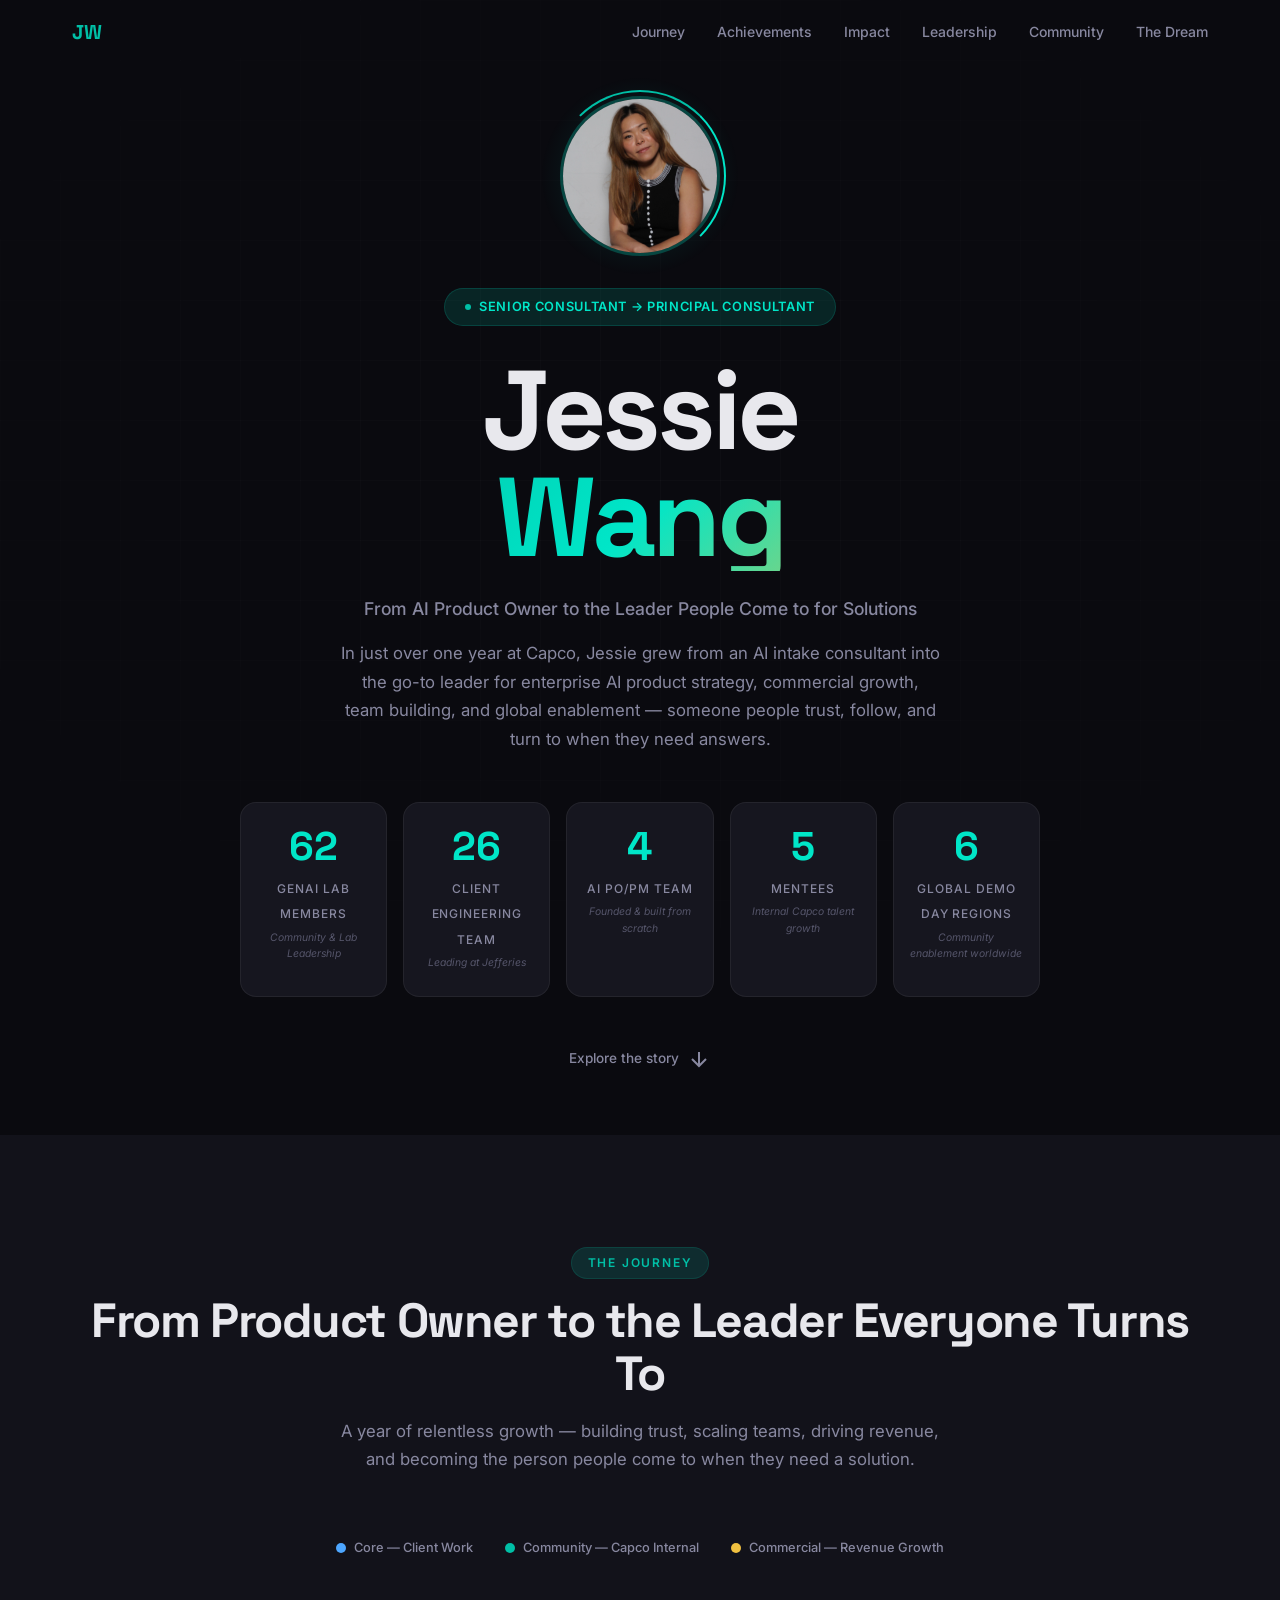
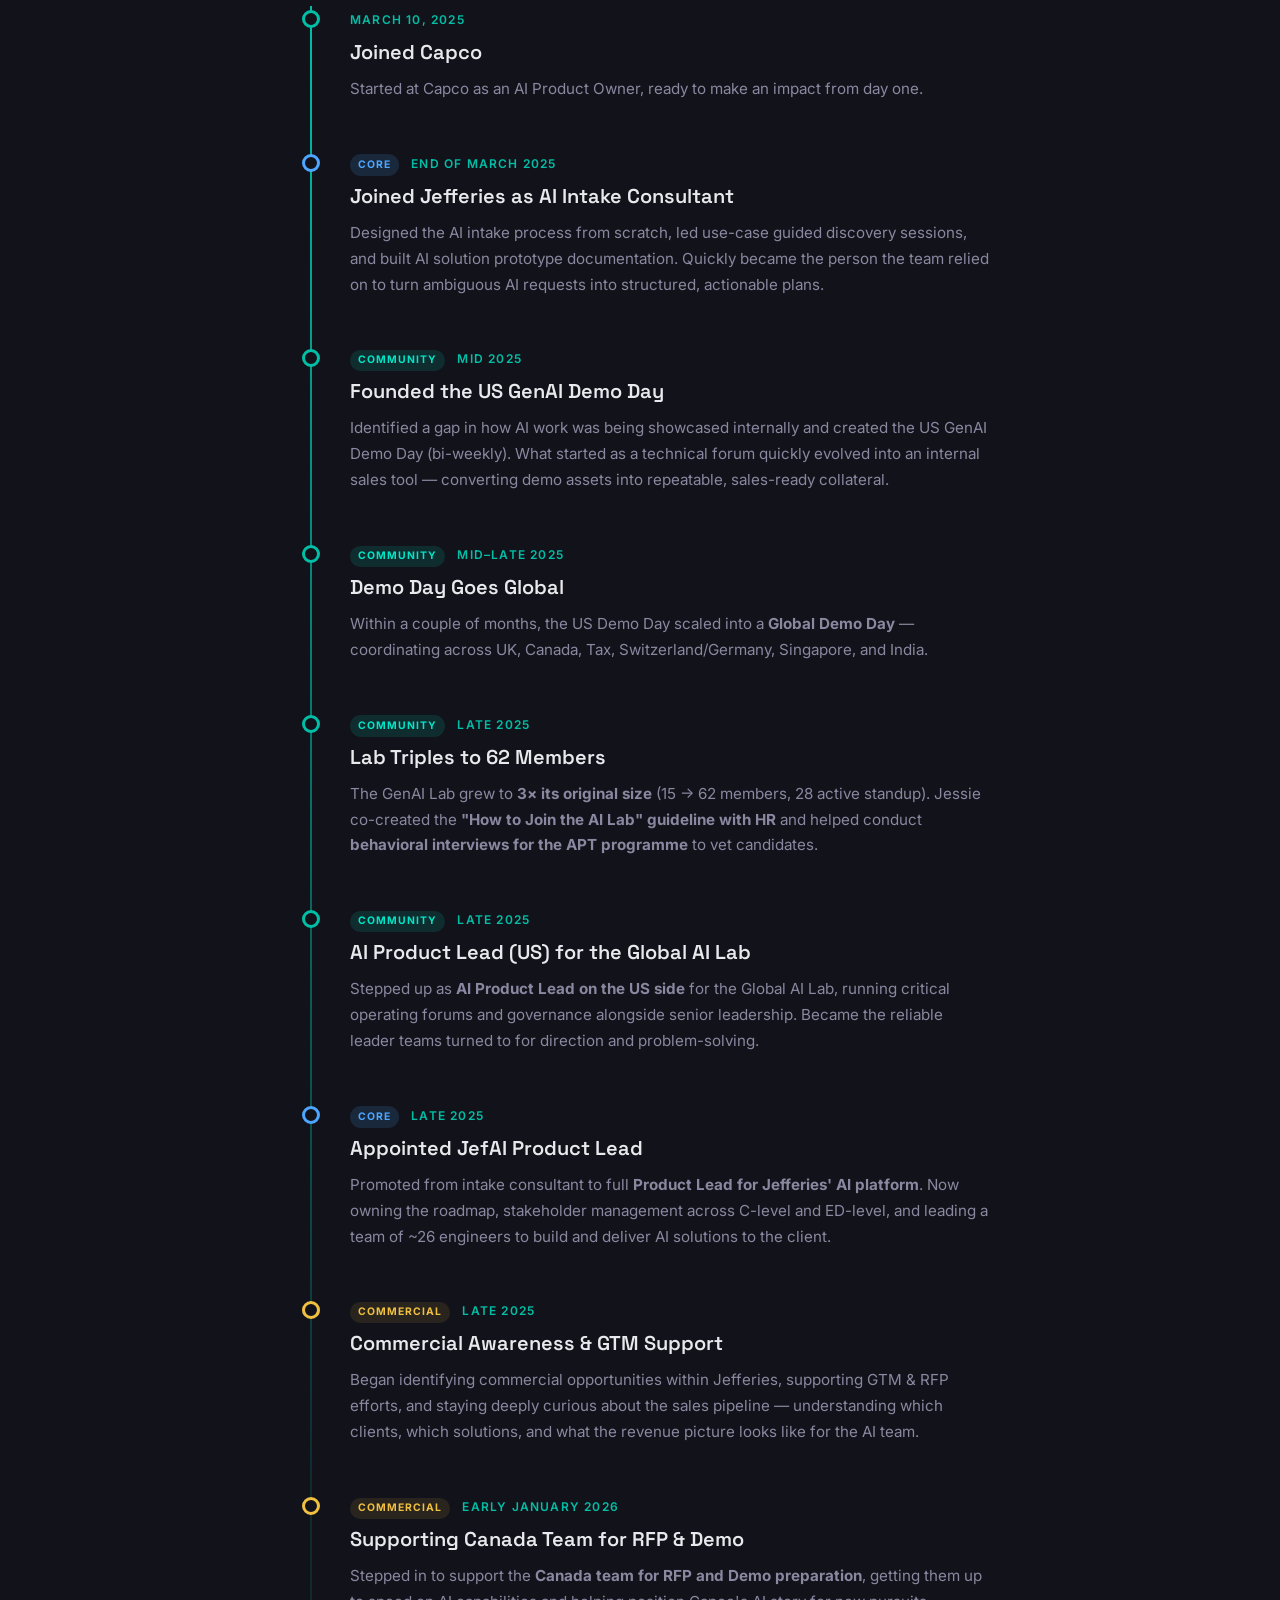
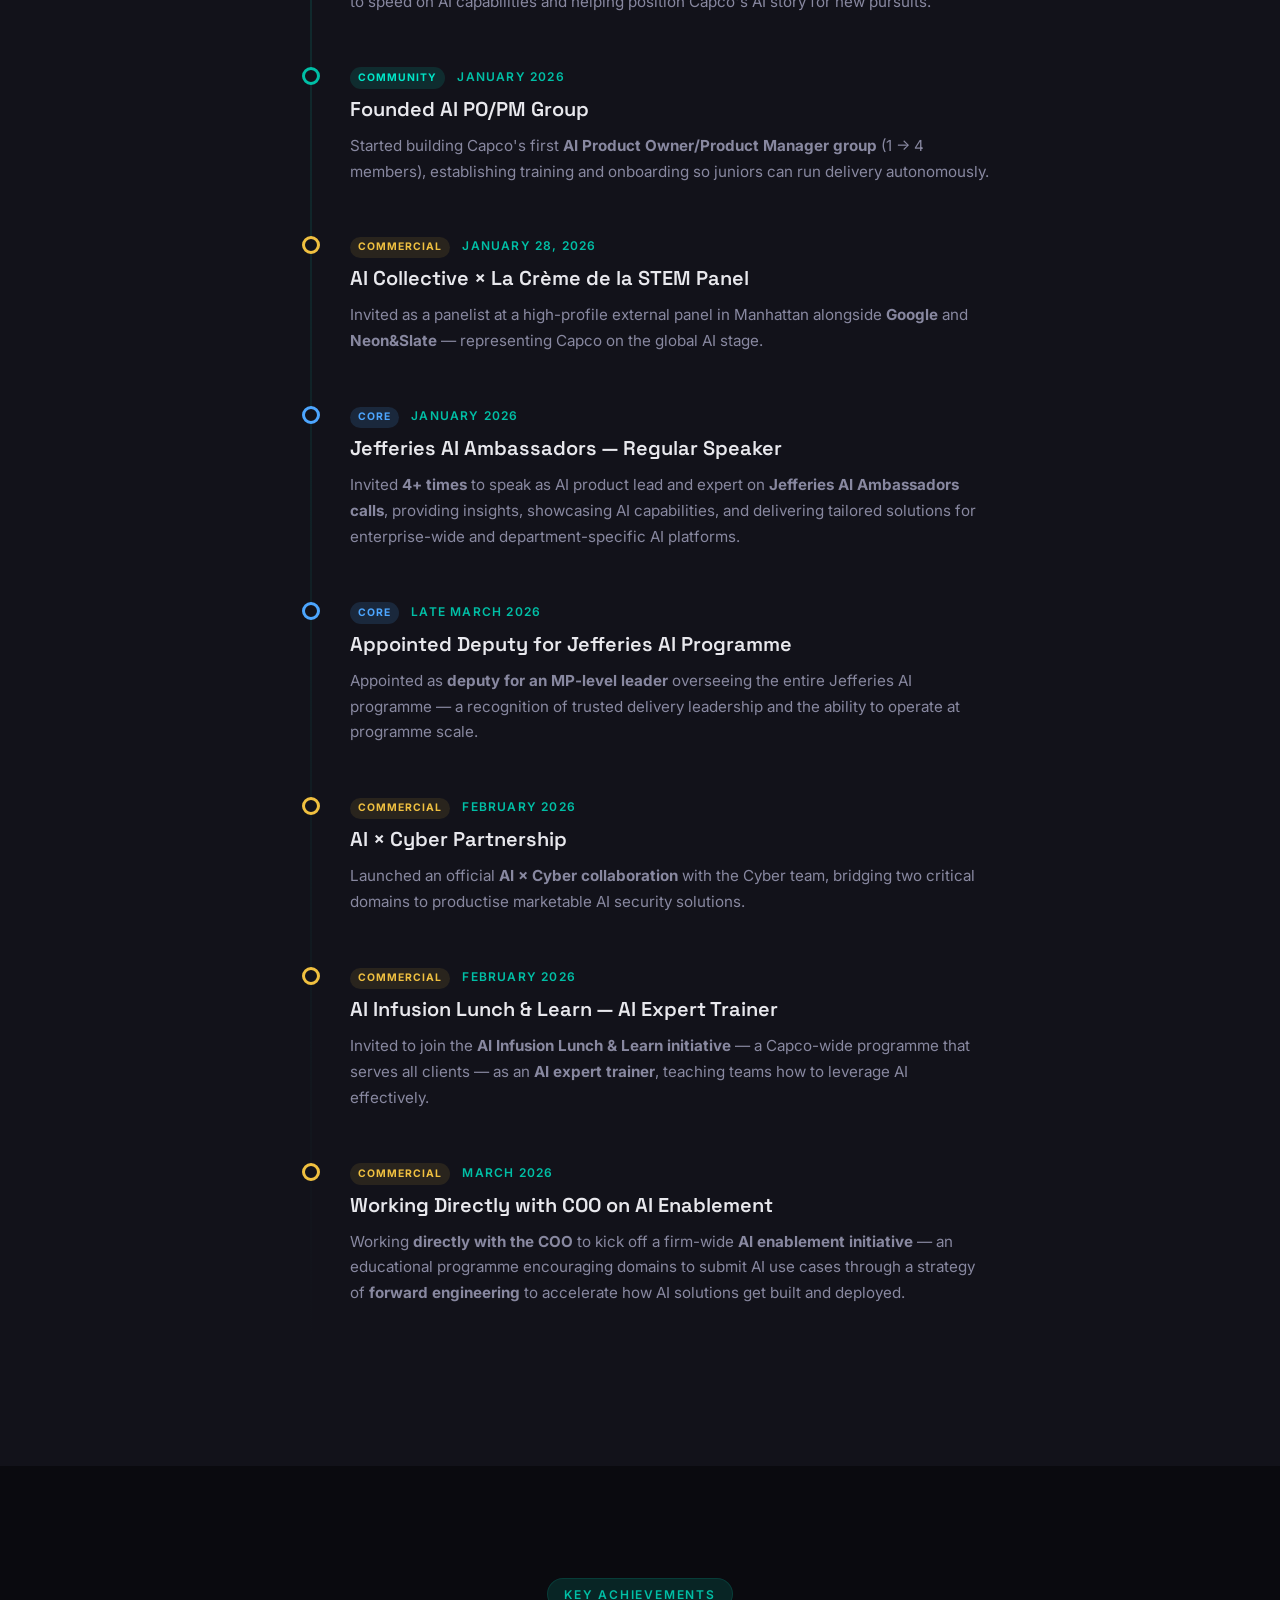
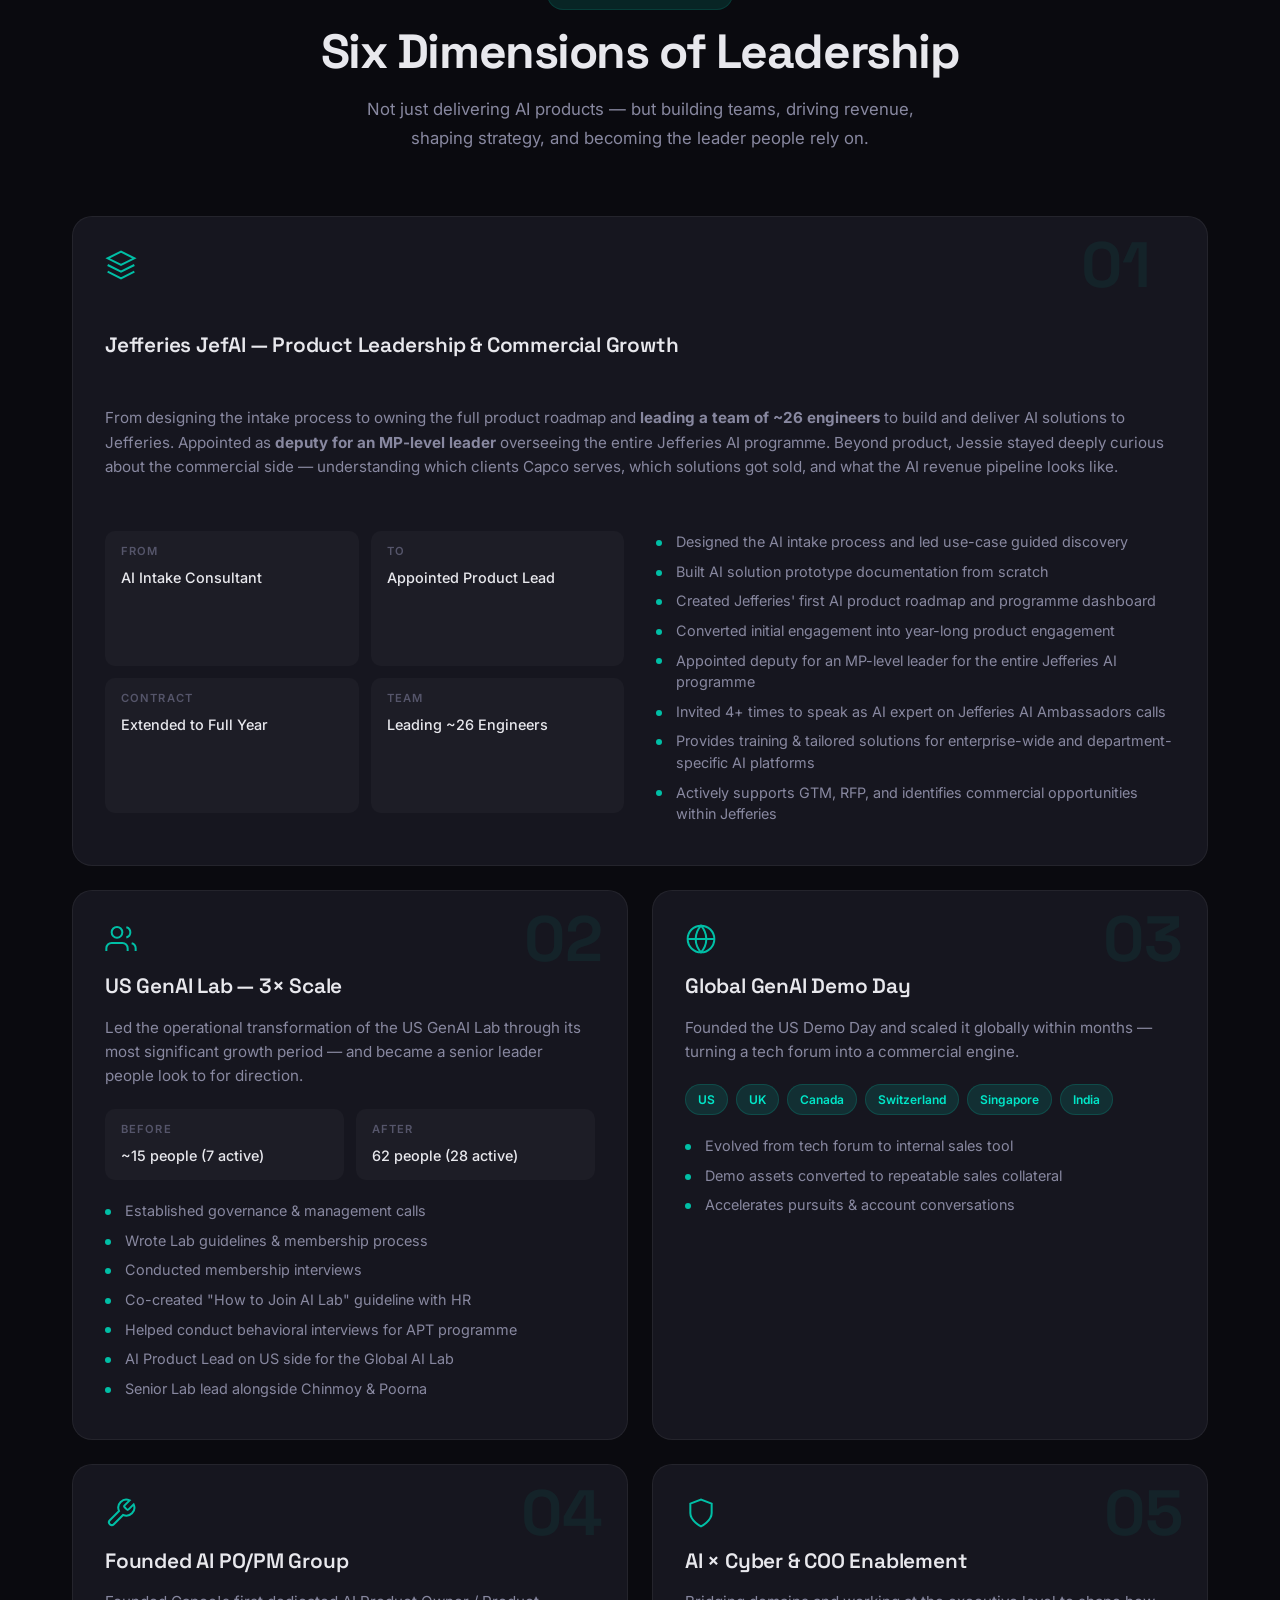
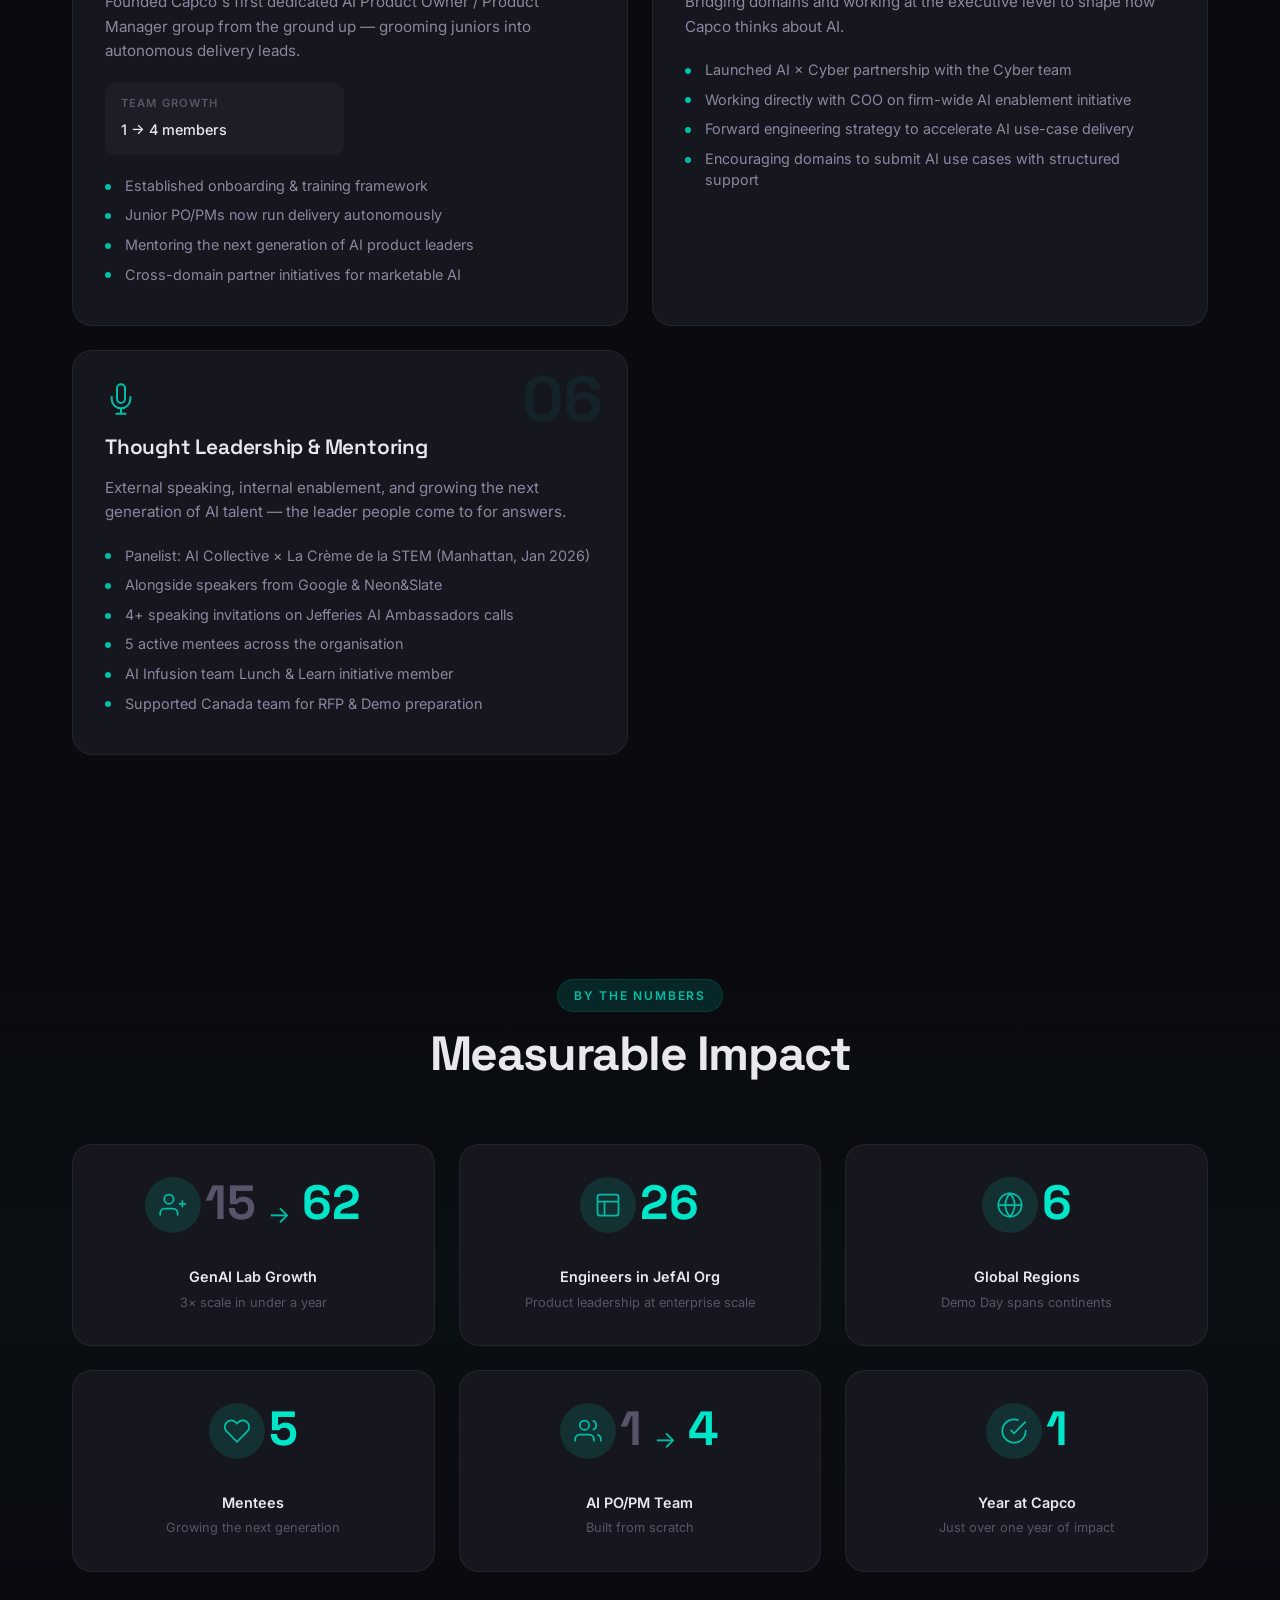
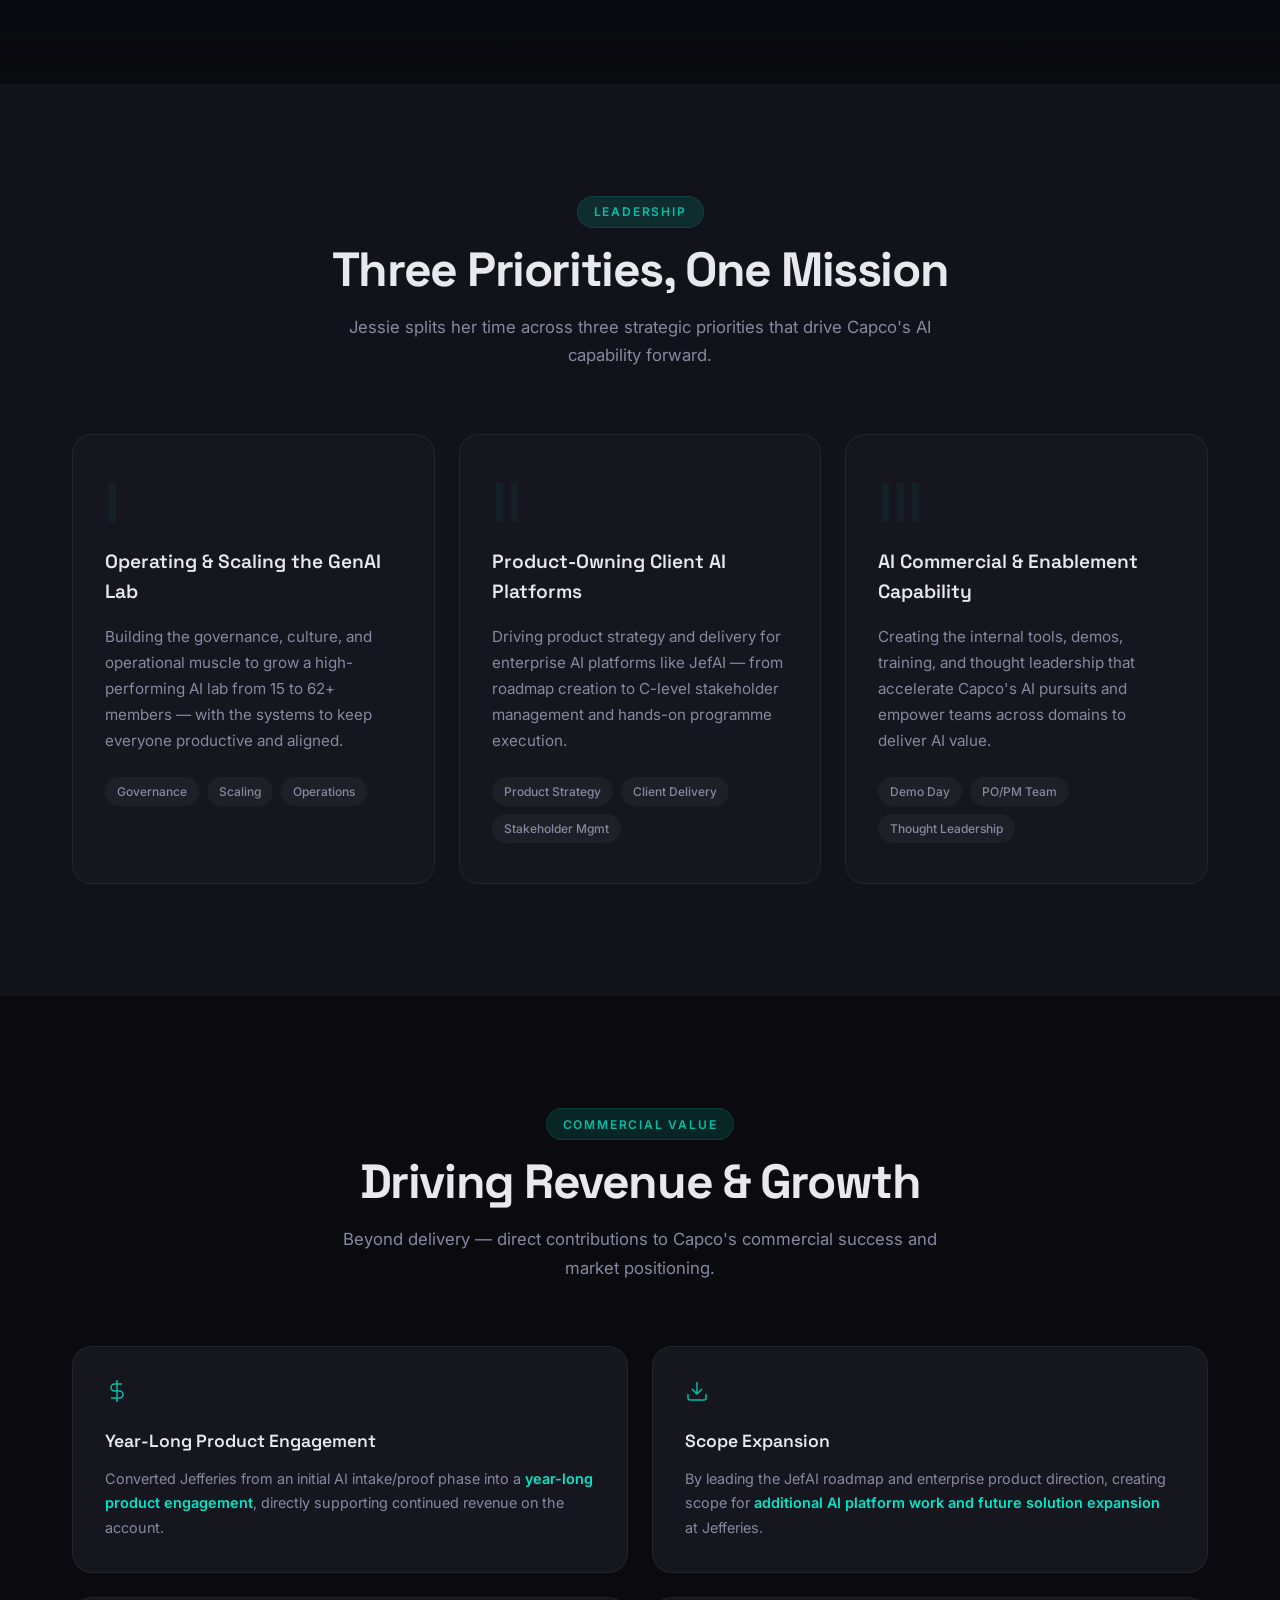
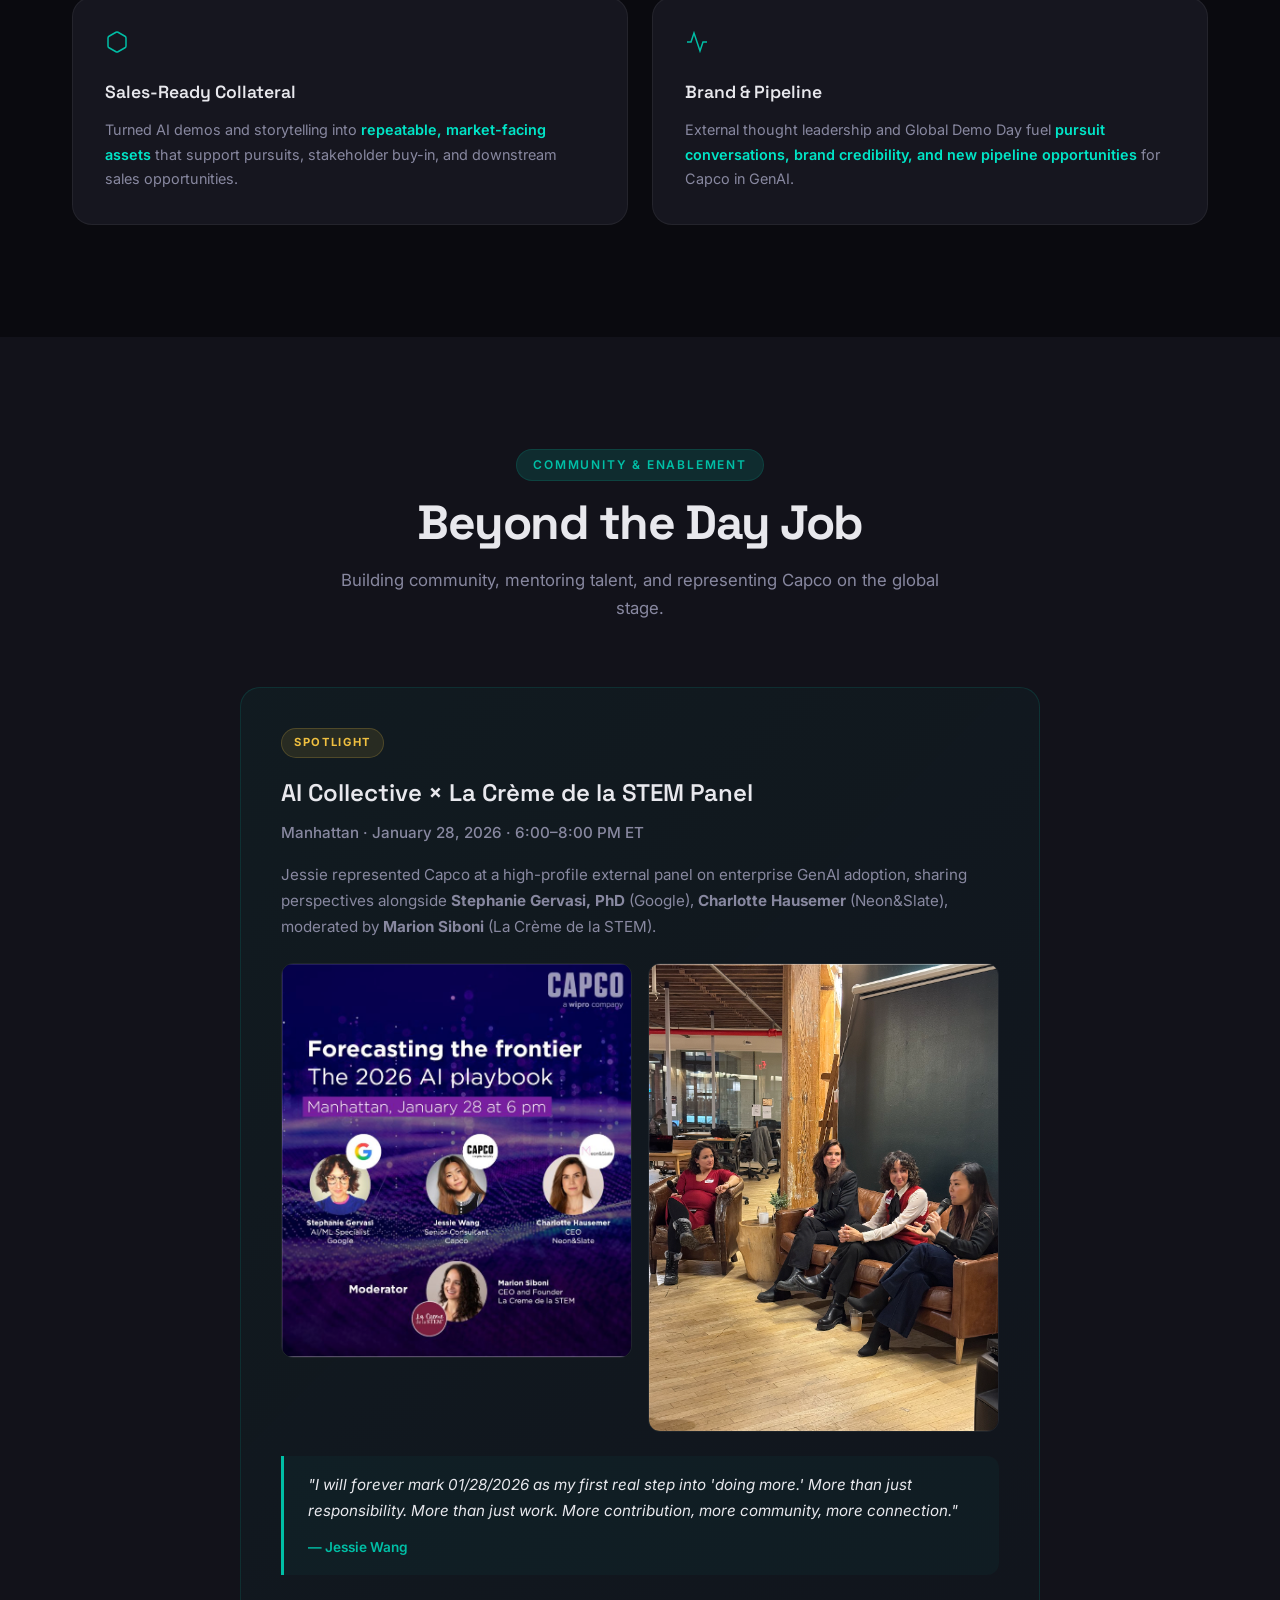
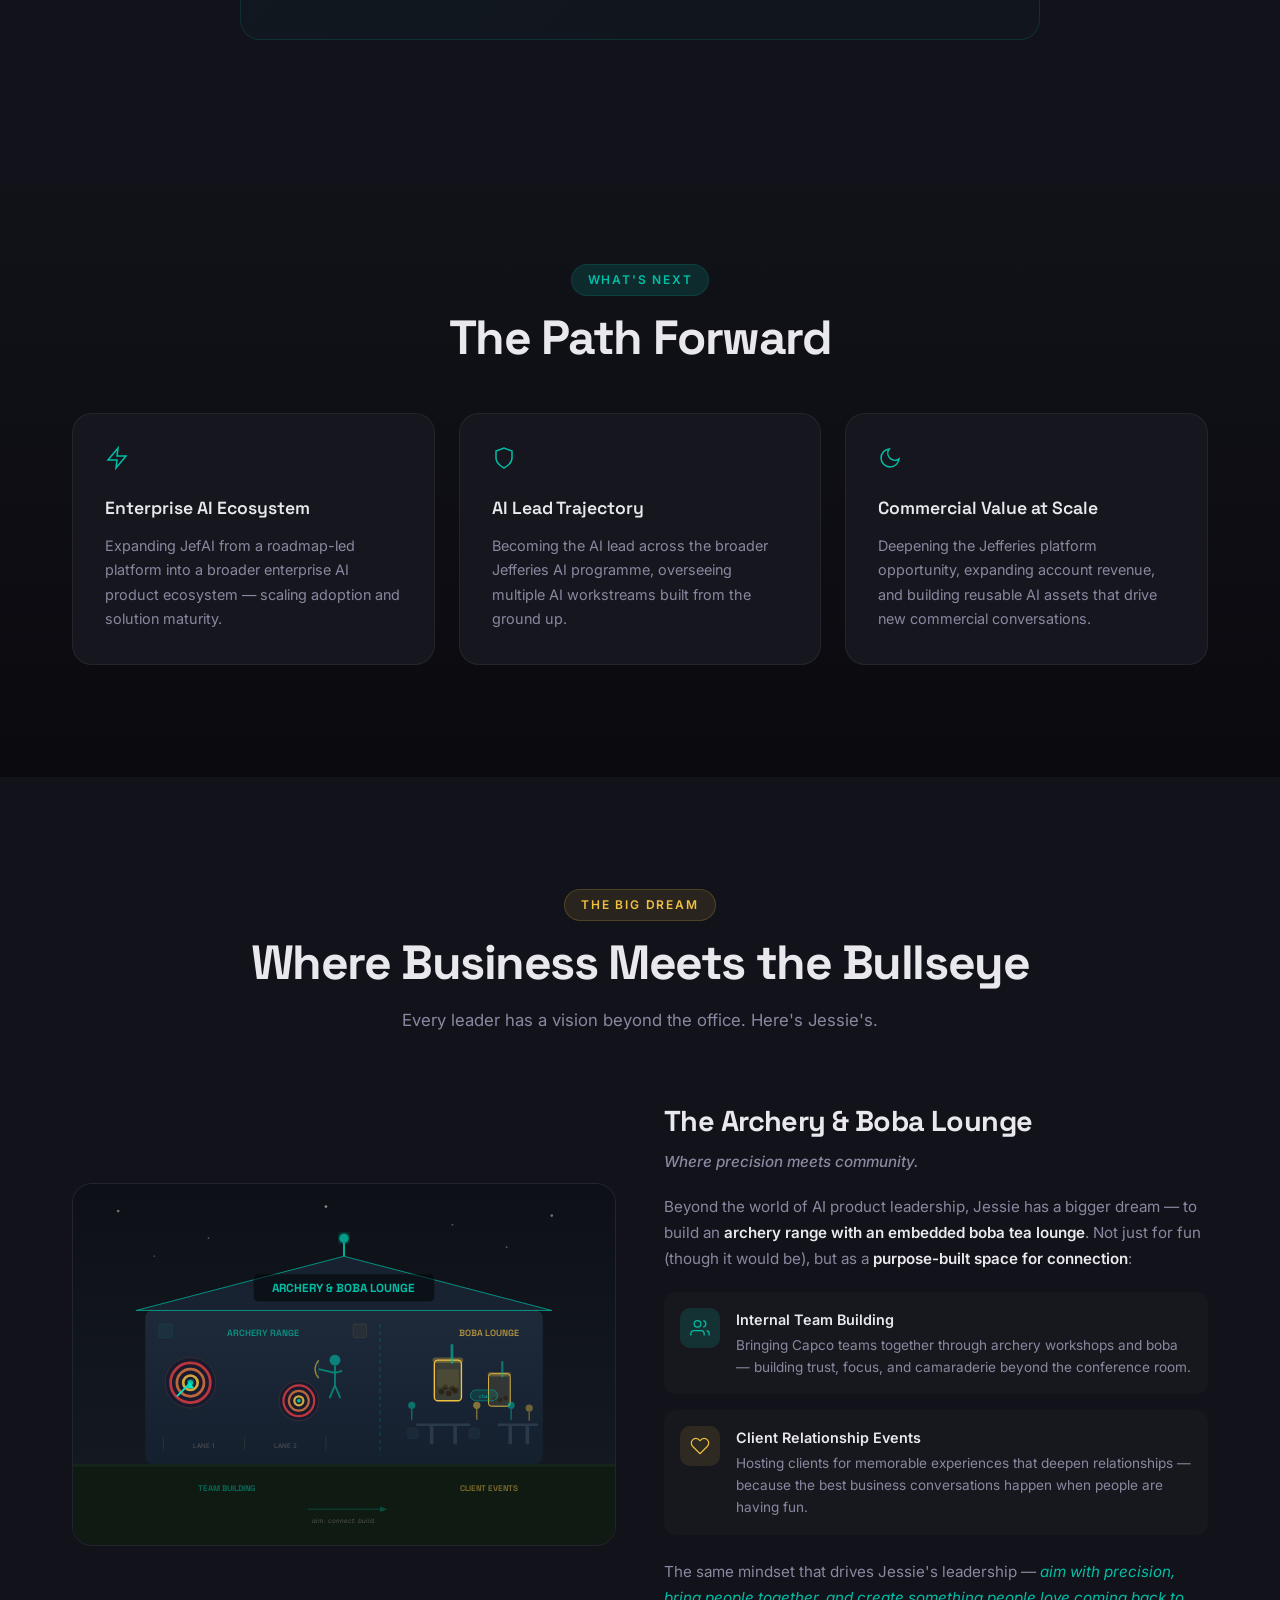
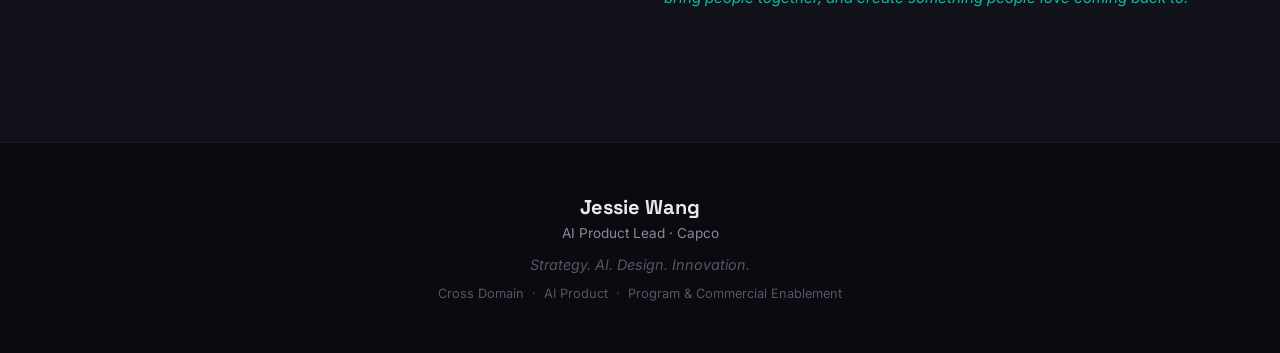
==== commit 9034db49: "Remove GenAI Lab Doubles timeline entry https://claude.ai/code/session_01PHTSaeV8B8fbR6mVBoSFw8" ====
--- a/index.html
+++ b/index.html
@@ -140,15 +140,6 @@
                     </div>
                 </div>
 
-                <div class="timeline-item" data-animate>
-                    <div class="timeline-dot timeline-dot-community"></div>
-                    <div class="timeline-content">
-                        <span class="timeline-category cat-community">Community</span>
-                        <span class="timeline-date">Mid&ndash;Late 2025</span>
-                        <h3>GenAI Lab Doubles in Size</h3>
-                        <p>Lab membership doubled as demand surged, requiring new governance, guidelines, and onboarding processes that Jessie helped establish.</p>
-                    </div>
-                </div>
 
                 <div class="timeline-item" data-animate>
                     <div class="timeline-dot timeline-dot-community"></div>
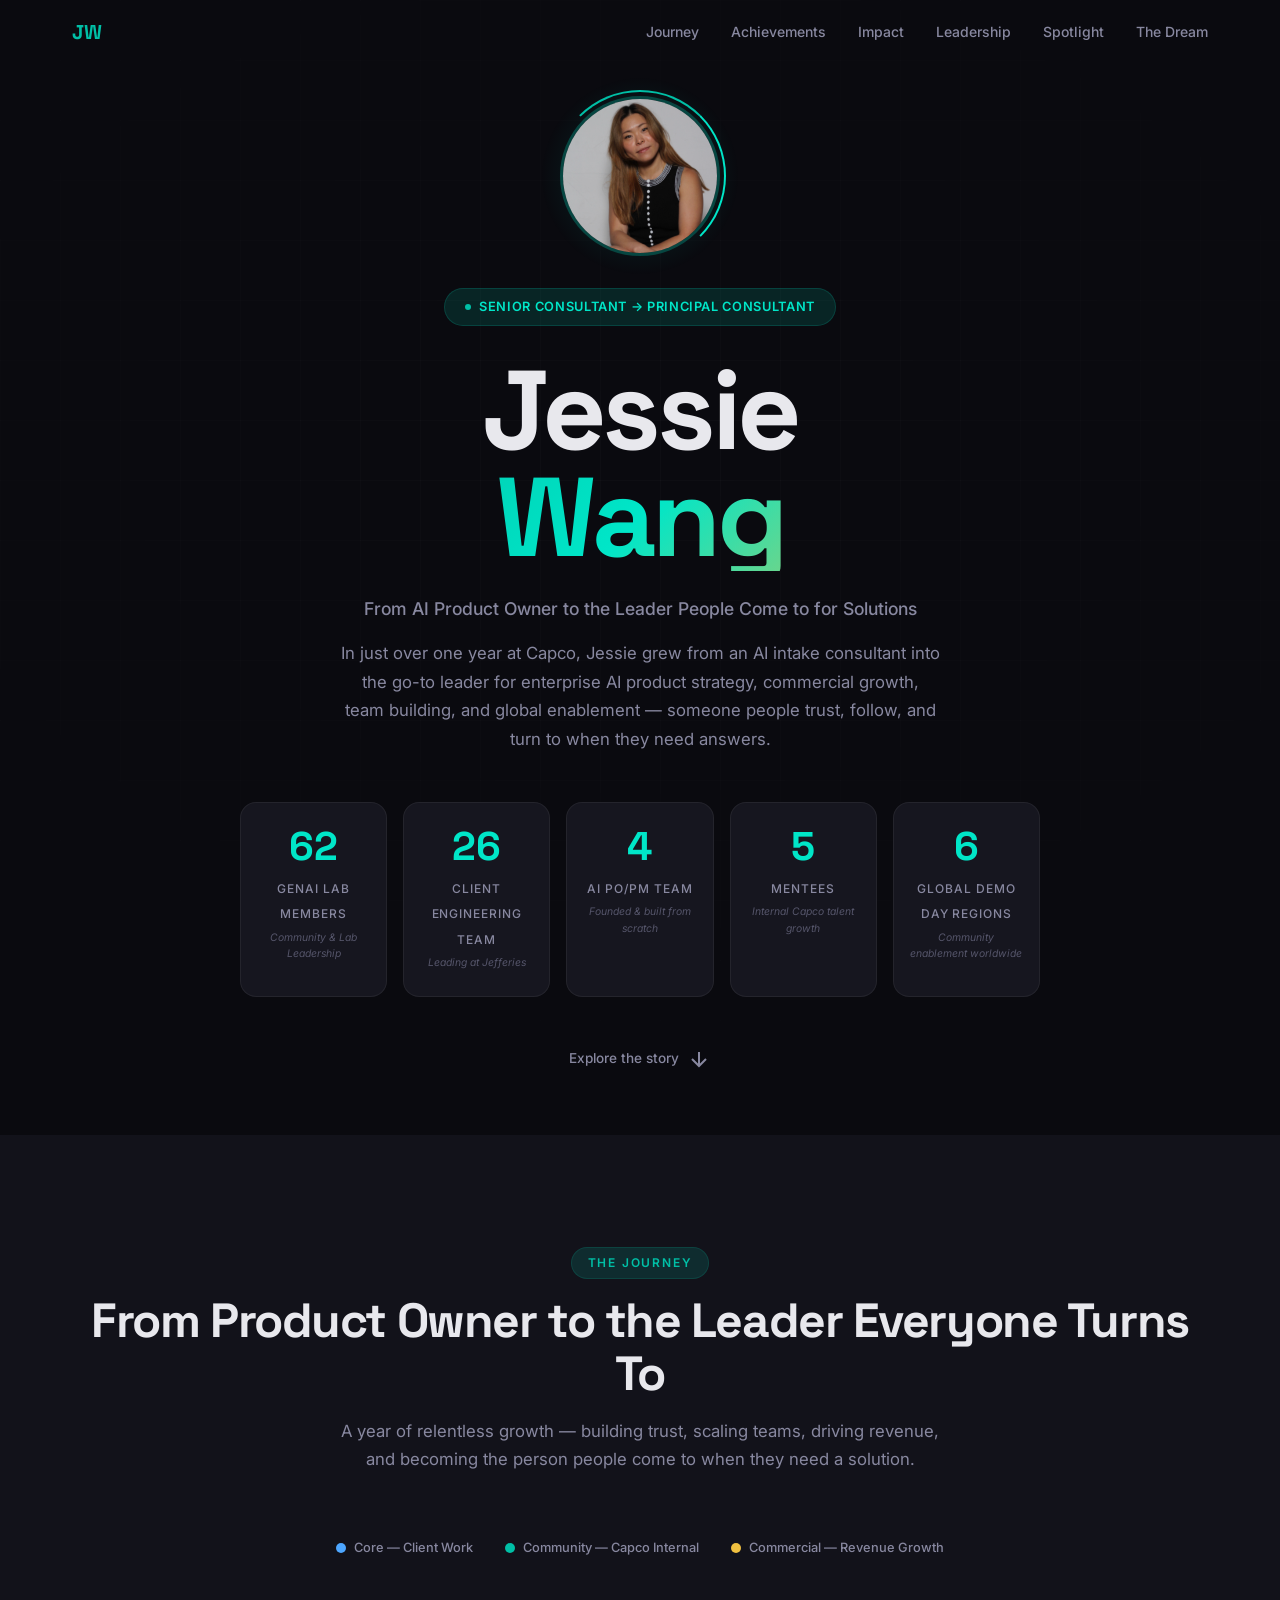
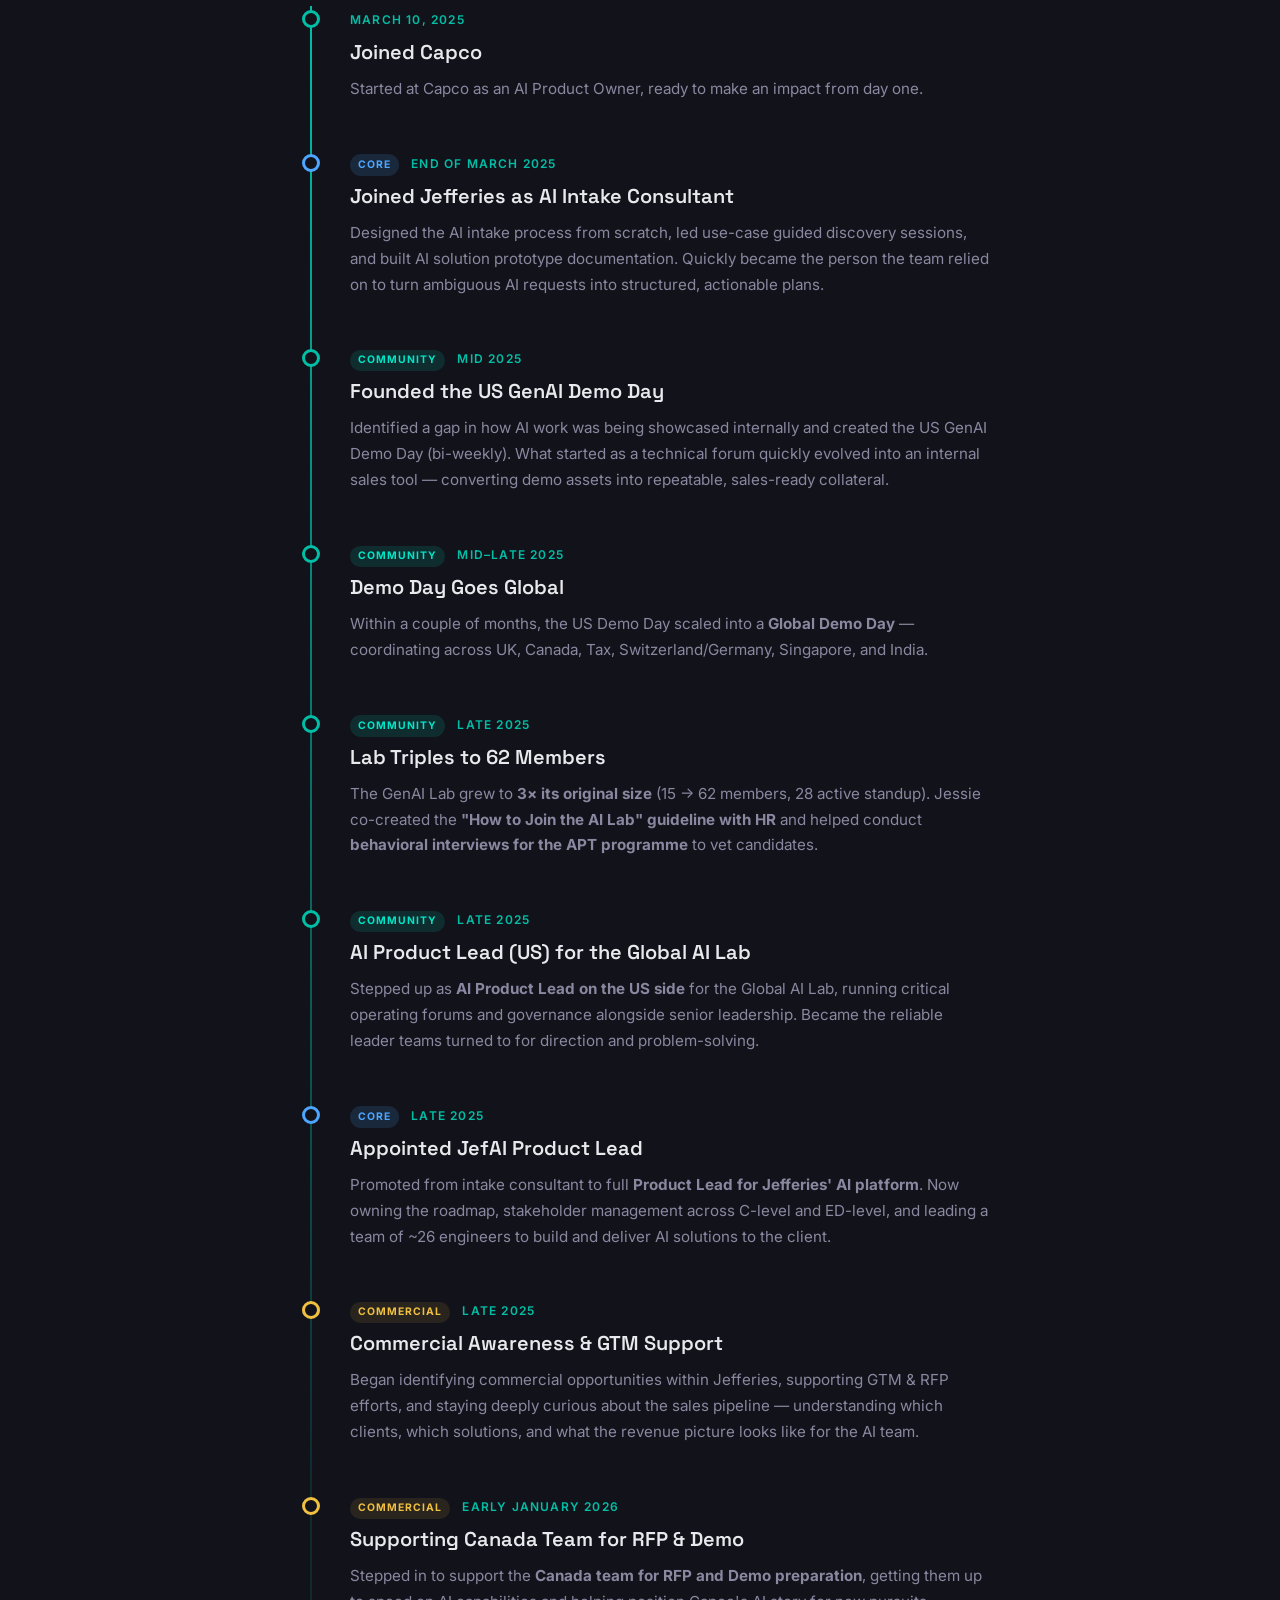
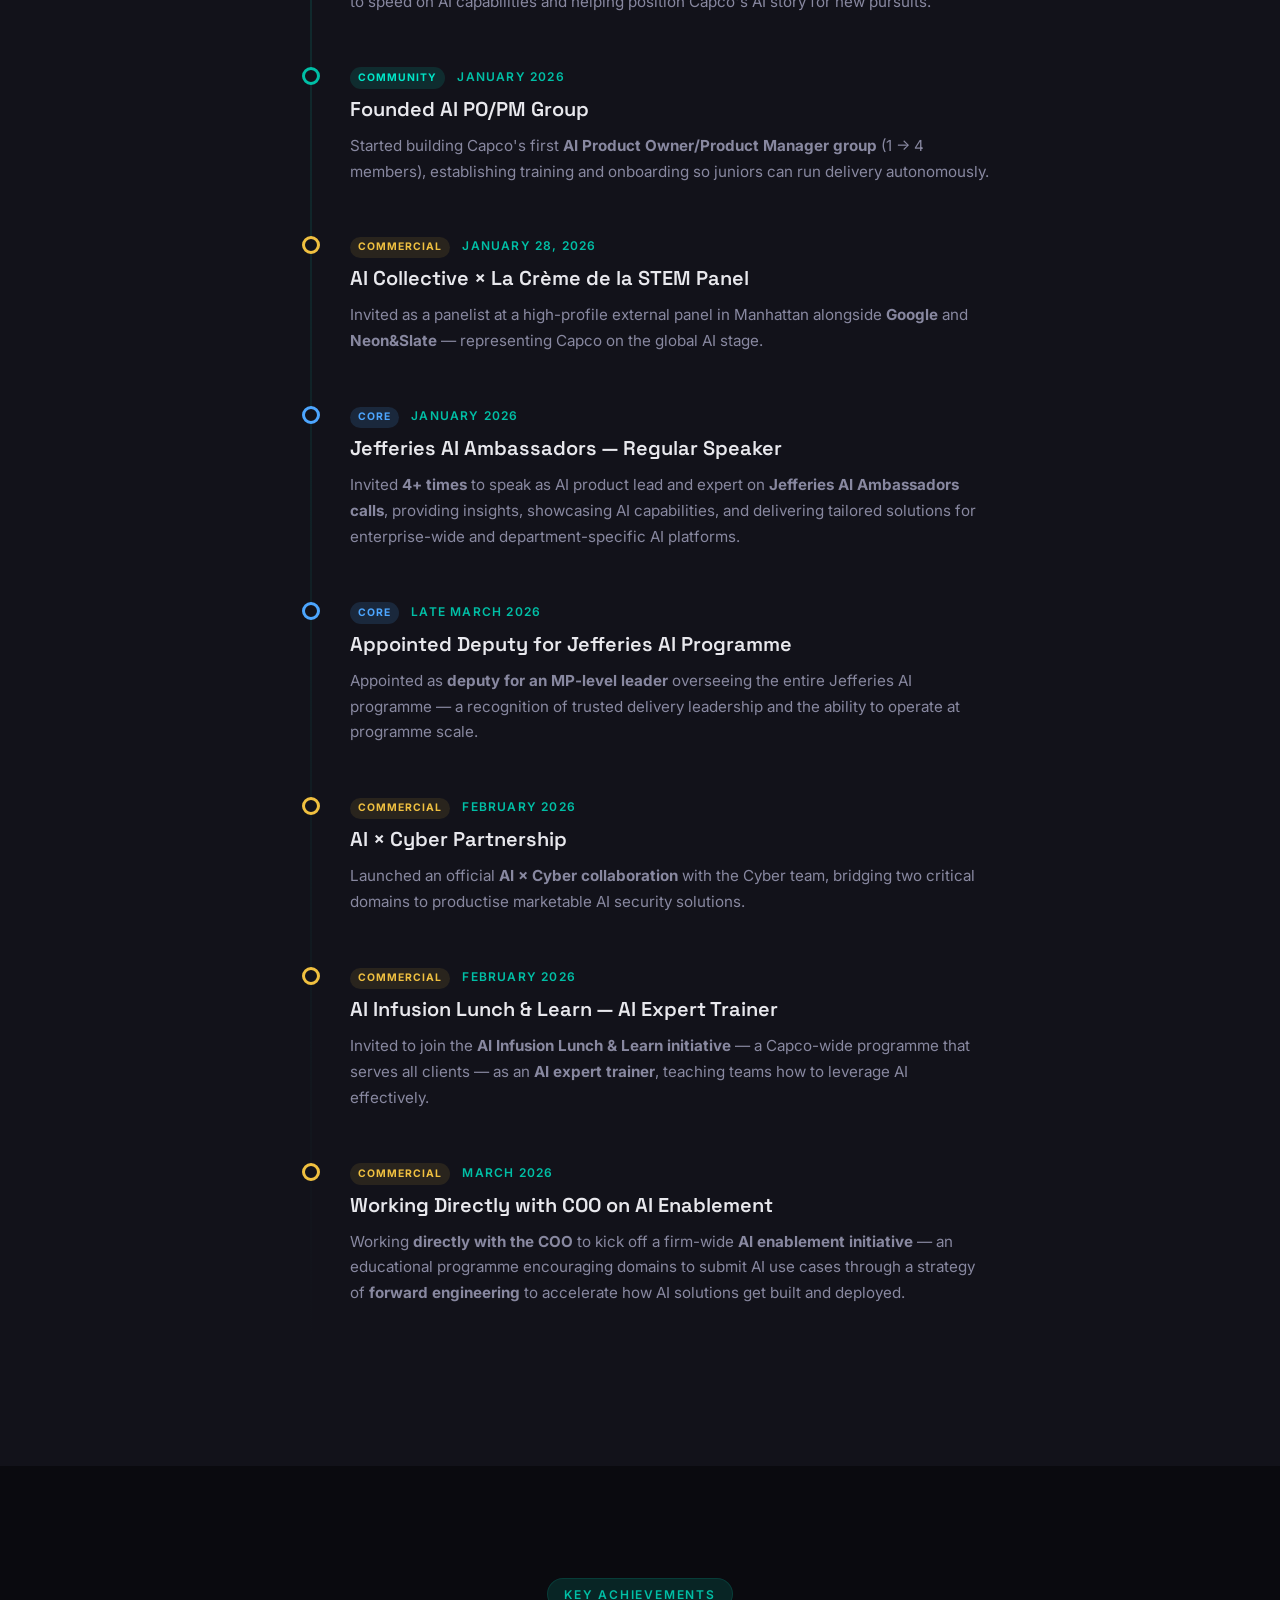
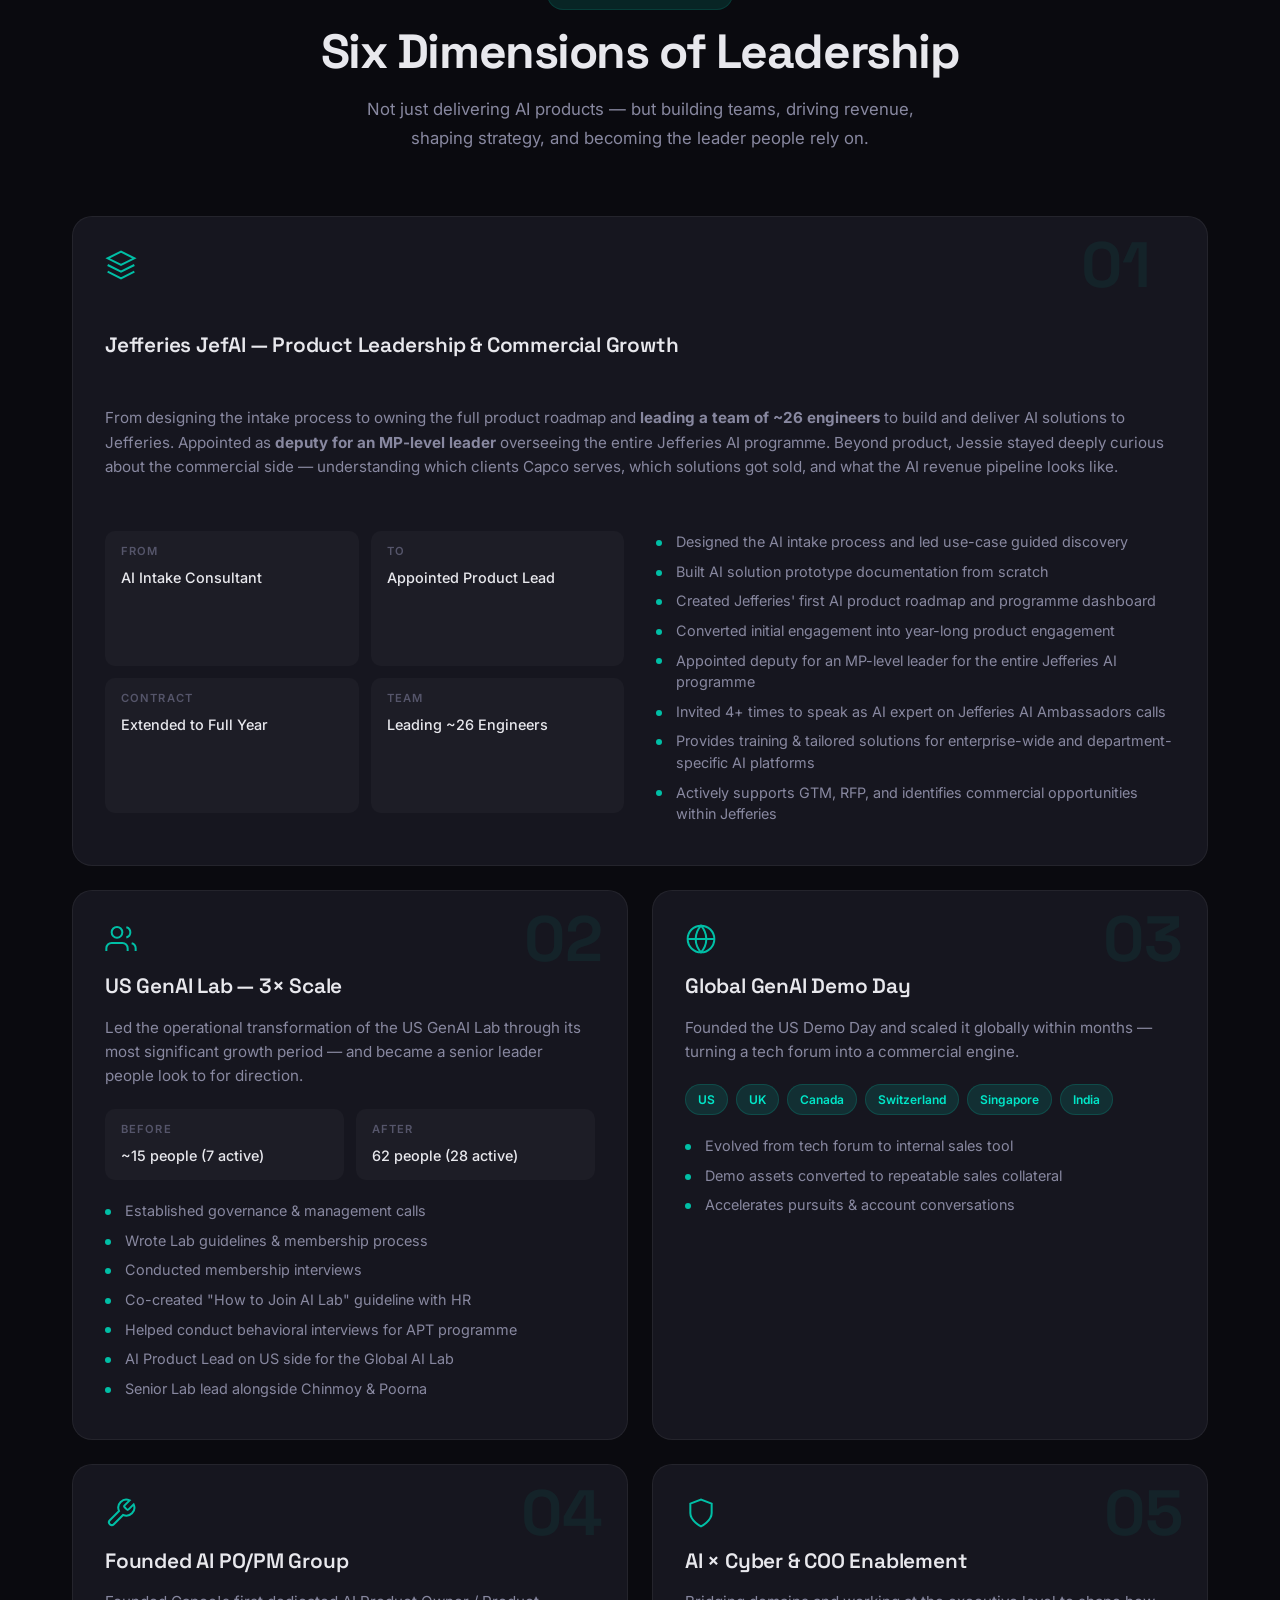
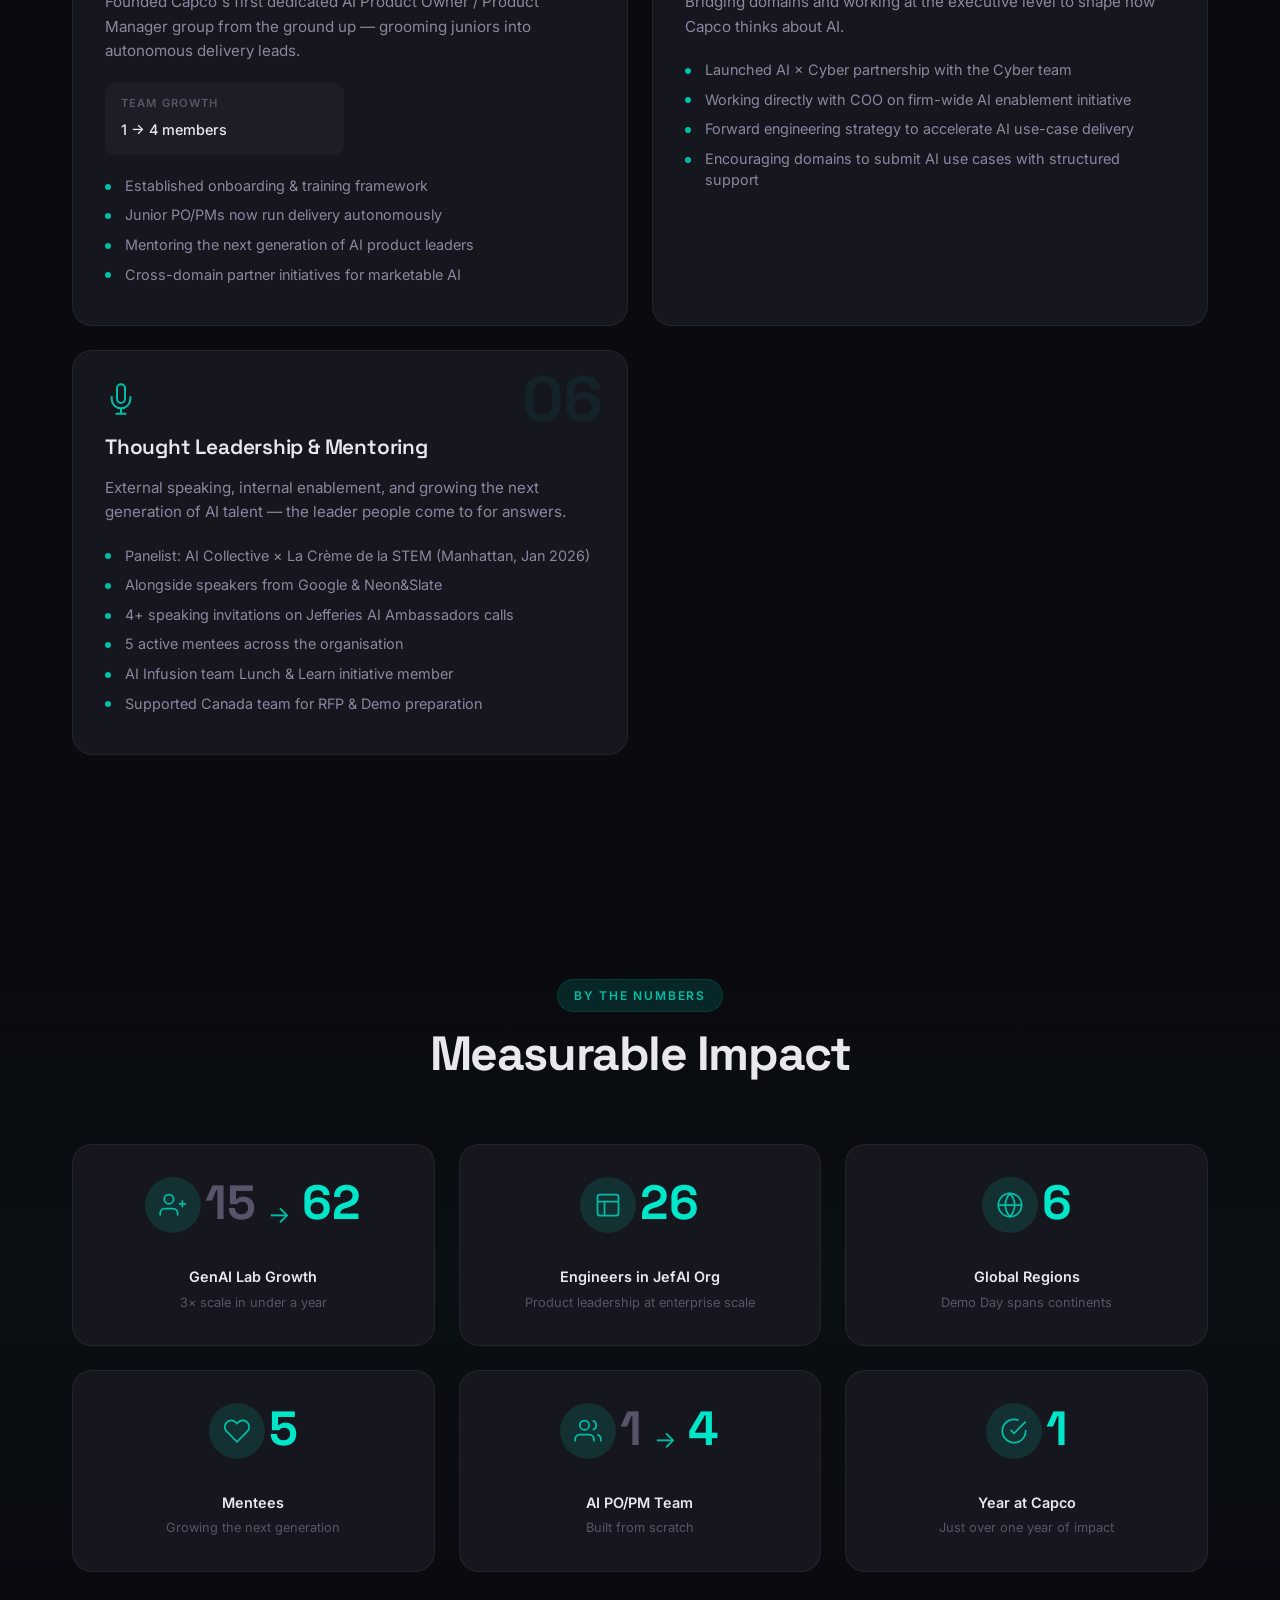
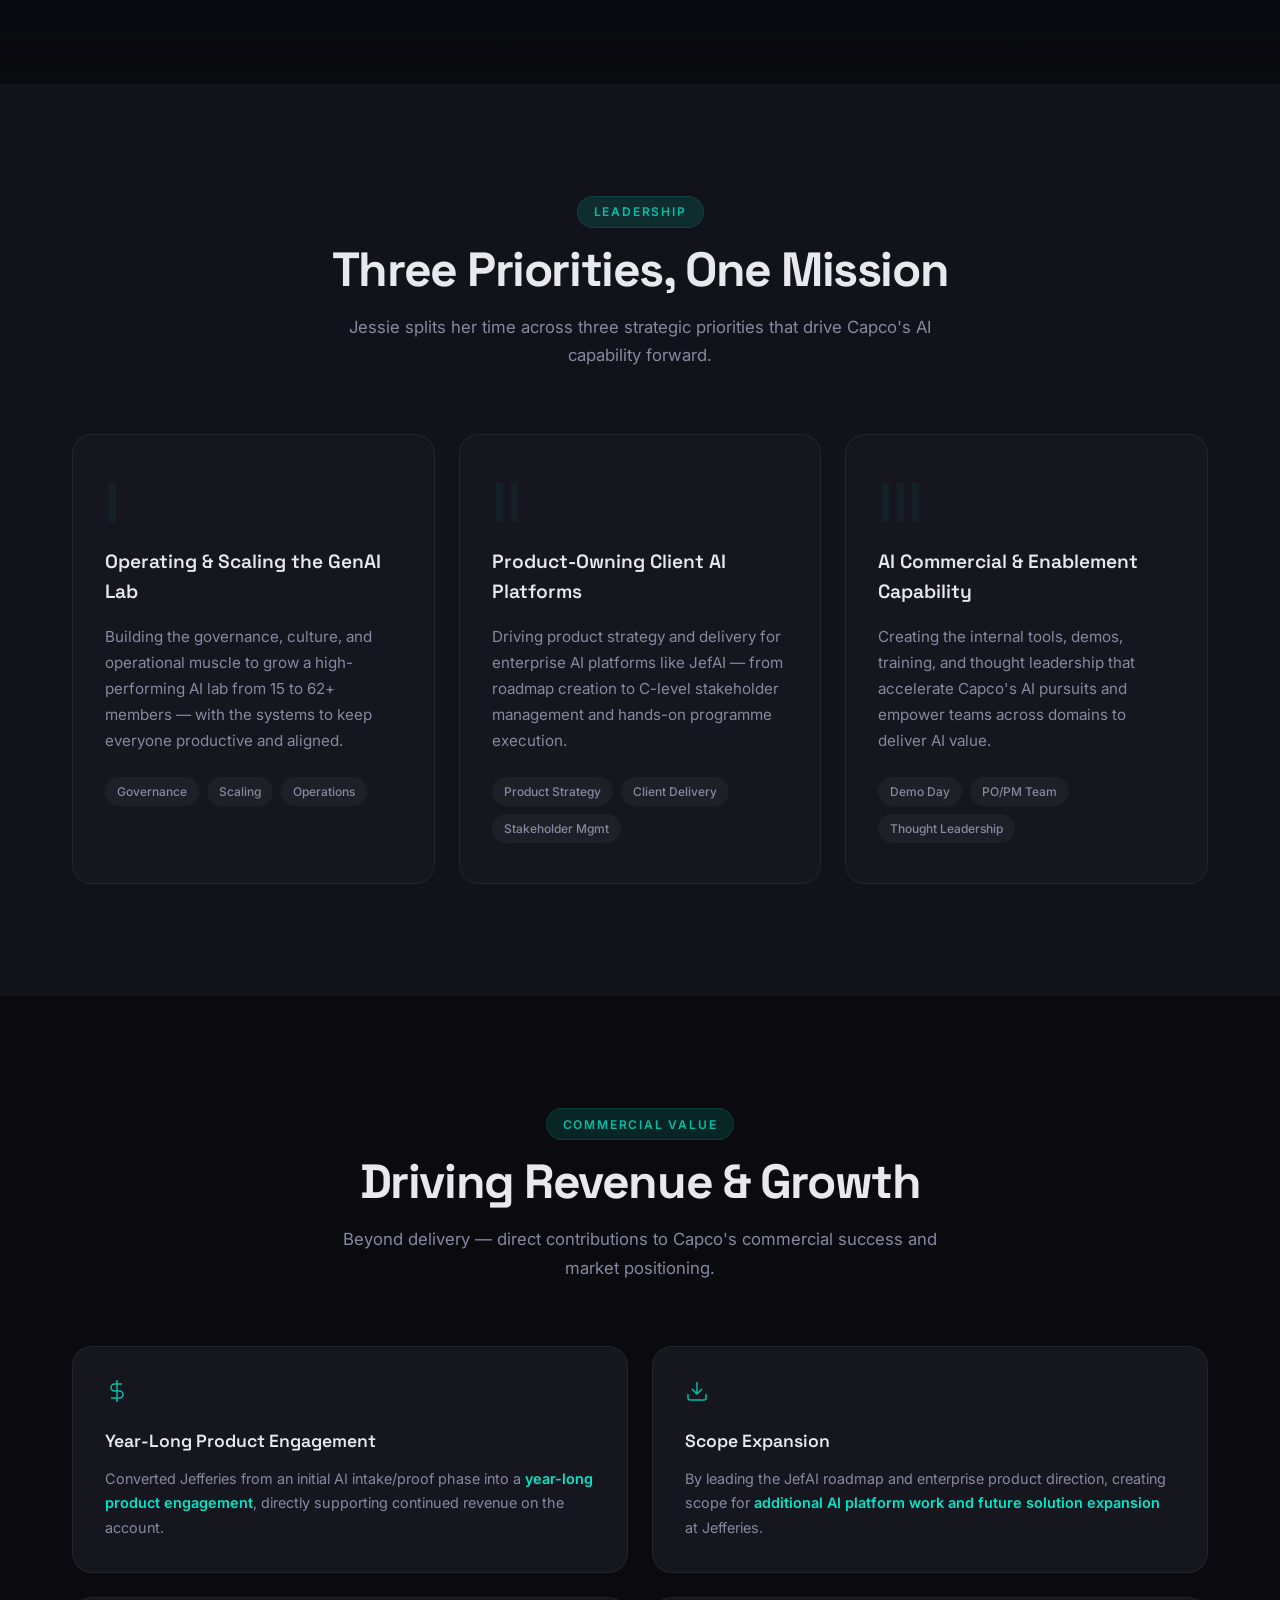
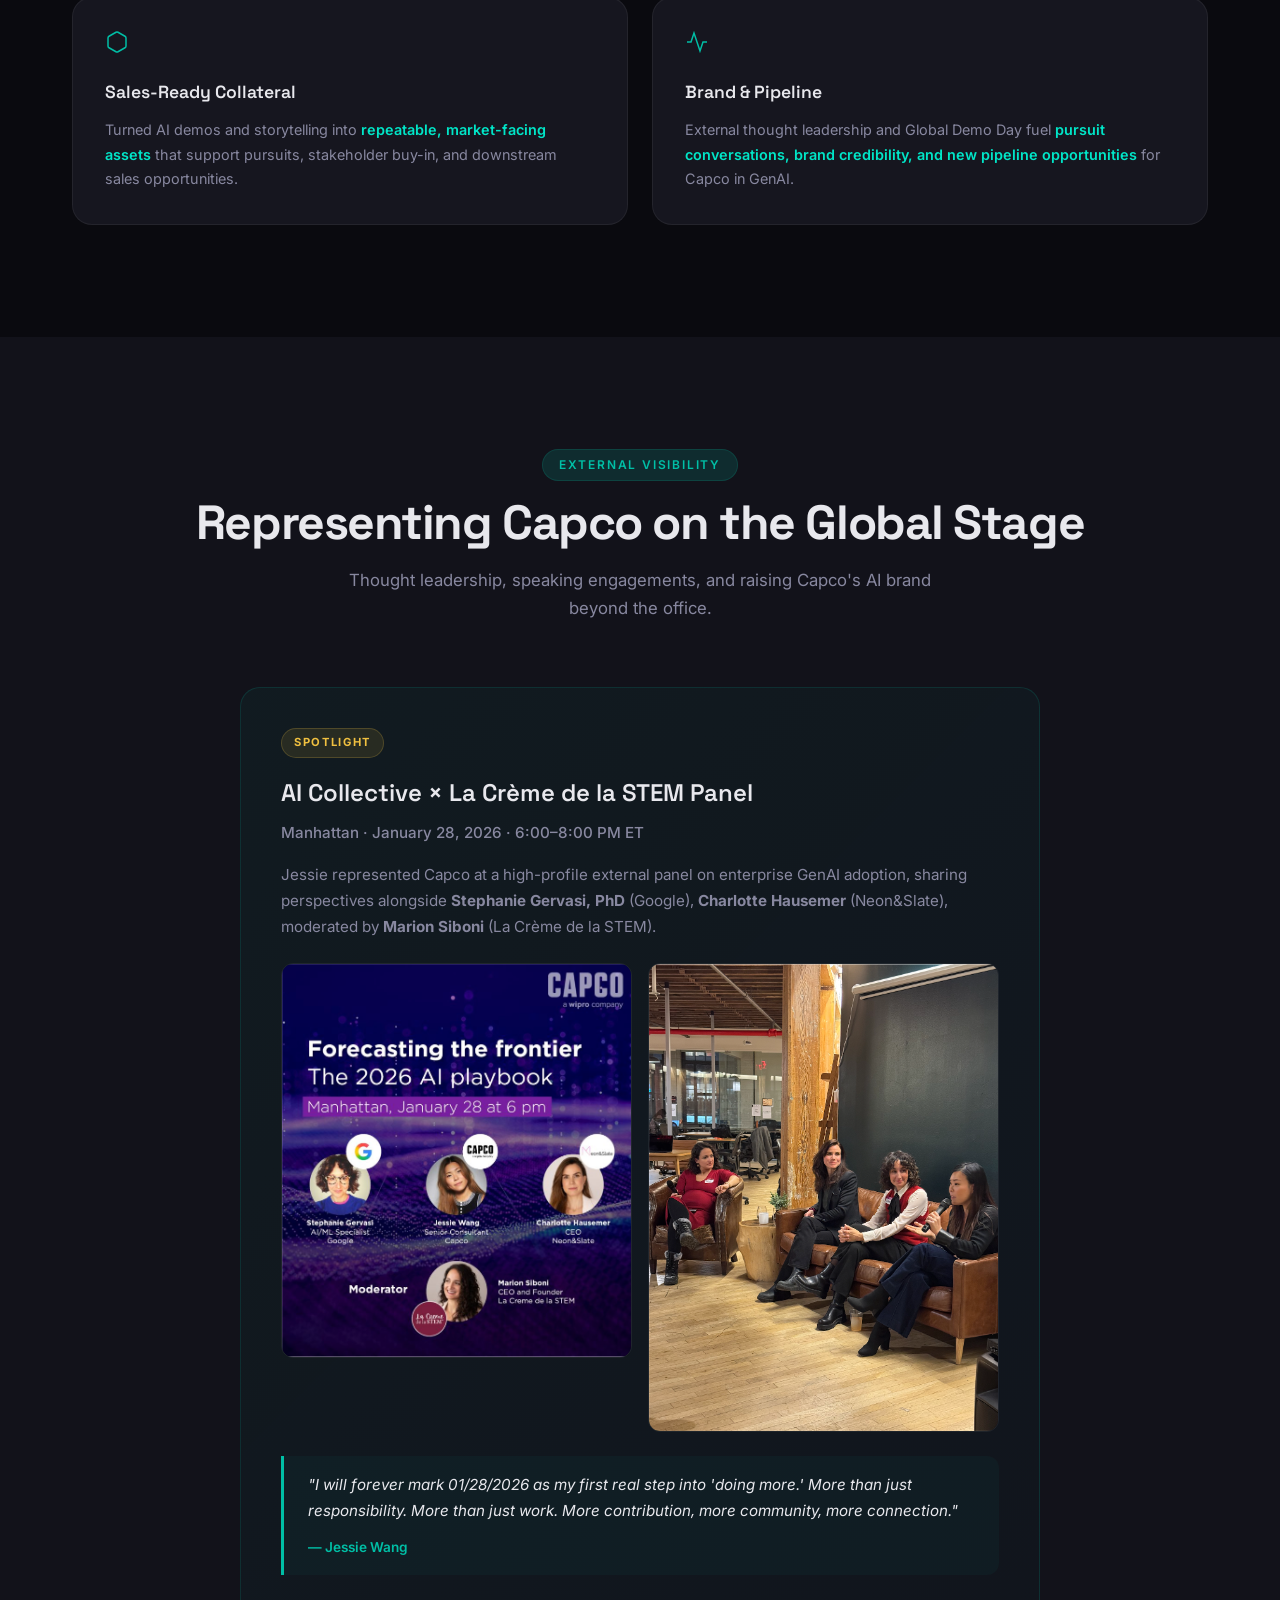
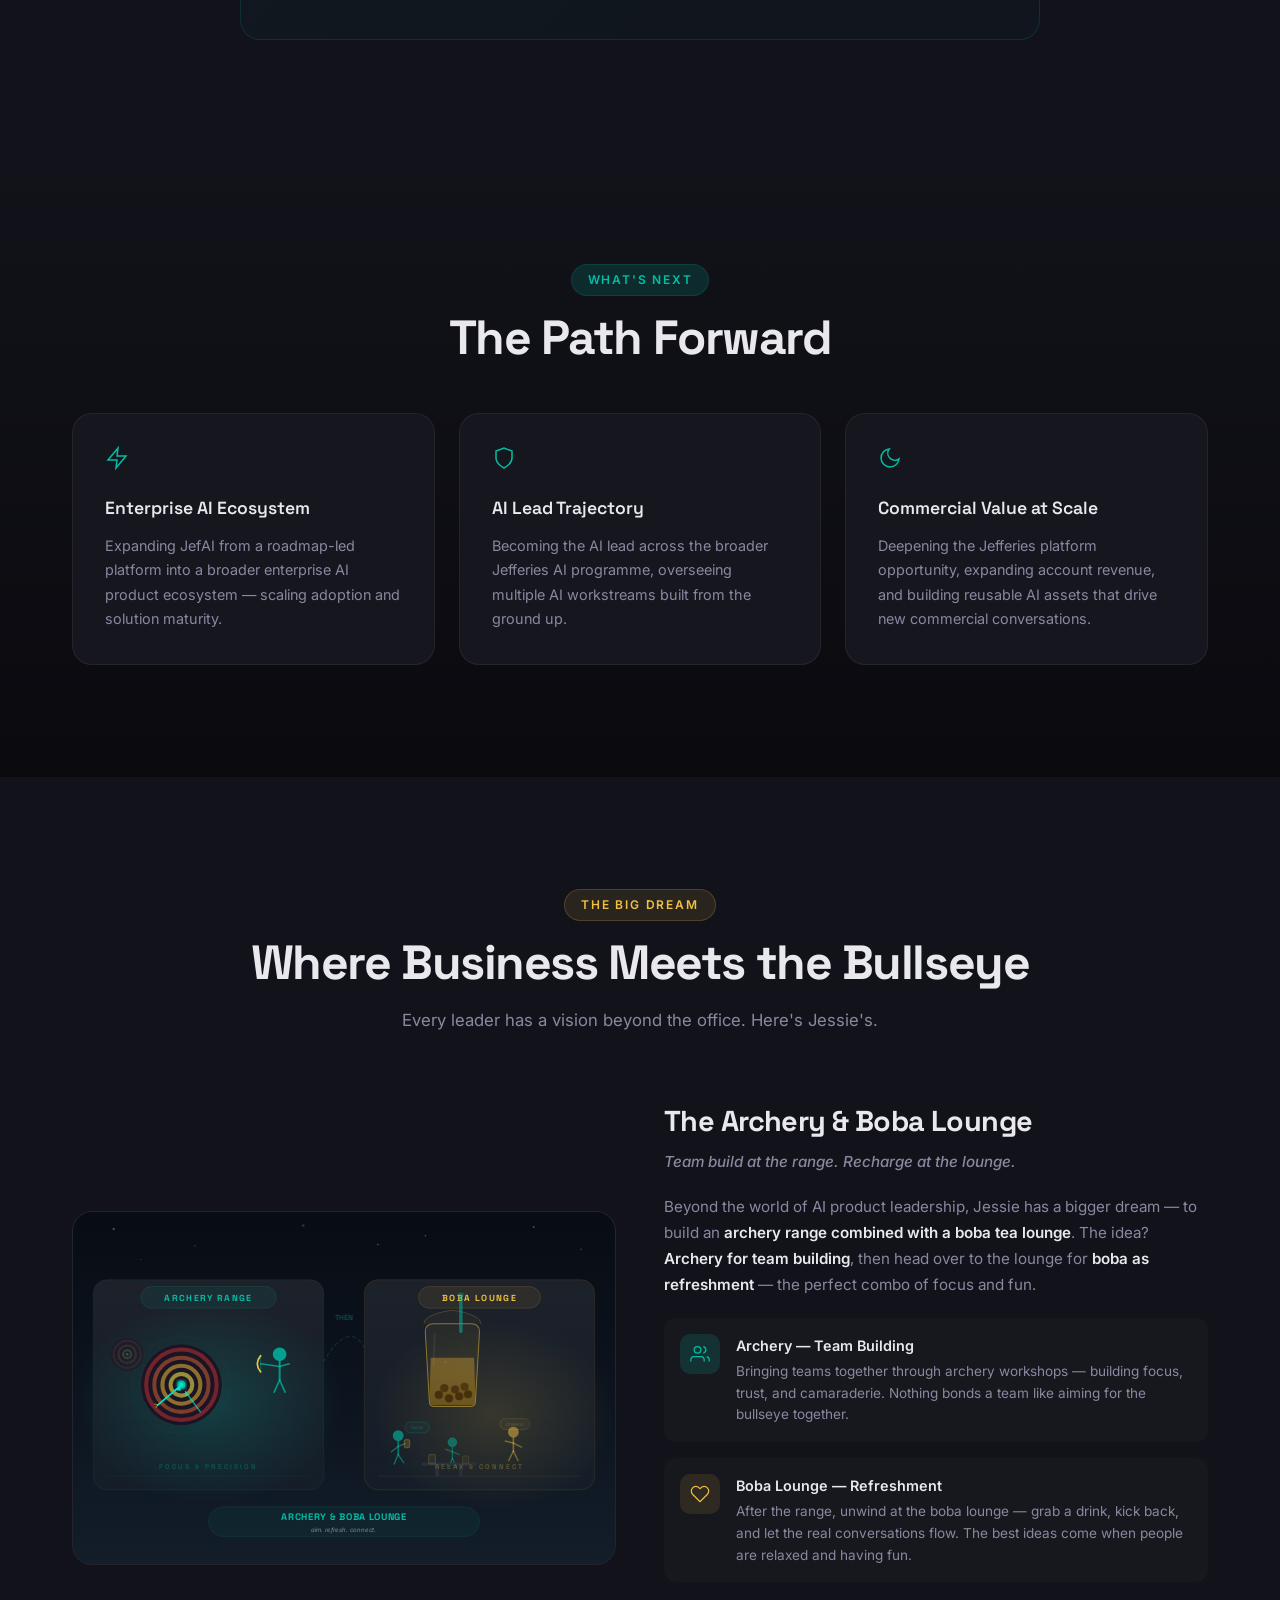
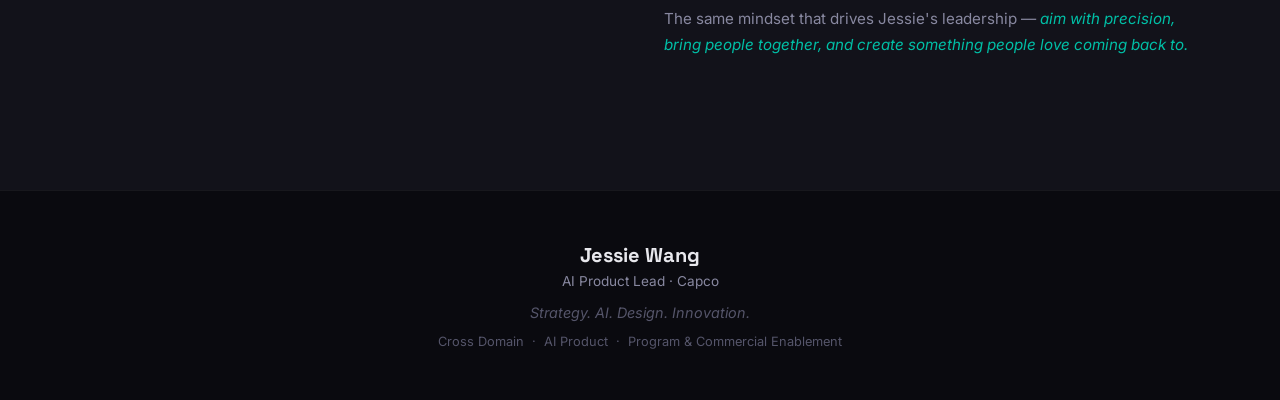
==== commit e398115d: "Redesign Dream section SVG: bigger, more modern, more fun Replace the old retro-style building illus" ====
--- a/index.html
+++ b/index.html
@@ -22,7 +22,7 @@
                 <a href="#achievements" class="nav-link">Achievements</a>
                 <a href="#impact" class="nav-link">Impact</a>
                 <a href="#leadership" class="nav-link">Leadership</a>
-                <a href="#community" class="nav-link">Community</a>
+                <a href="#spotlight" class="nav-link">Spotlight</a>
                 <a href="#dream" class="nav-link">The Dream</a>
             </div>
         </div>
@@ -571,12 +571,12 @@
     </section>
 
     <!-- Community Section -->
-    <section class="section section-dark" id="community">
+    <section class="section section-dark" id="spotlight">
         <div class="container">
             <div class="section-header">
-                <span class="section-tag">Community &amp; Enablement</span>
-                <h2 class="section-title">Beyond the Day Job</h2>
-                <p class="section-desc">Building community, mentoring talent, and representing Capco on the global stage.</p>
+                <span class="section-tag">External Visibility</span>
+                <h2 class="section-title">Representing Capco on the Global Stage</h2>
+                <p class="section-desc">Thought leadership, speaking engagements, and raising Capco's AI brand beyond the office.</p>
             </div>
             <div class="community-spotlight" data-animate>
                 <div class="spotlight-card">
@@ -640,195 +640,234 @@
             </div>
             <div class="dream-layout" data-animate>
                 <div class="dream-illustration">
-                    <svg viewBox="0 0 600 400" xmlns="http://www.w3.org/2000/svg" class="dream-svg">
-                        <!-- Sky / Background -->
+                    <svg viewBox="0 0 800 520" xmlns="http://www.w3.org/2000/svg" class="dream-svg">
                         <defs>
                             <linearGradient id="skyGrad" x1="0" y1="0" x2="0" y2="1">
-                                <stop offset="0%" stop-color="#0d1117"/>
-                                <stop offset="100%" stop-color="#161b22"/>
+                                <stop offset="0%" stop-color="#080c14"/>
+                                <stop offset="60%" stop-color="#0d1520"/>
+                                <stop offset="100%" stop-color="#131e2a"/>
                             </linearGradient>
-                            <linearGradient id="accentGrad" x1="0" y1="0" x2="1" y2="1">
+                            <linearGradient id="glassGrad" x1="0" y1="0" x2="0" y2="1">
+                                <stop offset="0%" stop-color="rgba(255,255,255,0.08)"/>
+                                <stop offset="100%" stop-color="rgba(255,255,255,0.02)"/>
+                            </linearGradient>
+                            <linearGradient id="tealGlow" x1="0" y1="0" x2="1" y2="1">
                                 <stop offset="0%" stop-color="#00bfa6"/>
                                 <stop offset="100%" stop-color="#00e6c8"/>
                             </linearGradient>
-                            <linearGradient id="bobaGrad" x1="0" y1="0" x2="0" y2="1">
+                            <linearGradient id="goldGlow" x1="0" y1="0" x2="1" y2="1">
                                 <stop offset="0%" stop-color="#f0c040"/>
-                                <stop offset="100%" stop-color="#e0a020"/>
+                                <stop offset="100%" stop-color="#ffe066"/>
                             </linearGradient>
-                            <linearGradient id="buildingGrad" x1="0" y1="0" x2="0" y2="1">
-                                <stop offset="0%" stop-color="#1e2a3a"/>
-                                <stop offset="100%" stop-color="#14202e"/>
+                            <linearGradient id="bobaLiquid" x1="0" y1="0" x2="0" y2="1">
+                                <stop offset="0%" stop-color="#d4a030" stop-opacity="0.4"/>
+                                <stop offset="100%" stop-color="#8b6914" stop-opacity="0.6"/>
                             </linearGradient>
-                            <filter id="glow">
-                                <feGaussianBlur stdDeviation="3" result="blur"/>
+                            <radialGradient id="spotGlow1" cx="50%" cy="50%" r="50%">
+                                <stop offset="0%" stop-color="#00bfa6" stop-opacity="0.2"/>
+                                <stop offset="100%" stop-color="#00bfa6" stop-opacity="0"/>
+                            </radialGradient>
+                            <radialGradient id="spotGlow2" cx="50%" cy="50%" r="50%">
+                                <stop offset="0%" stop-color="#f0c040" stop-opacity="0.15"/>
+                                <stop offset="100%" stop-color="#f0c040" stop-opacity="0"/>
+                            </radialGradient>
+                            <filter id="softGlow">
+                                <feGaussianBlur stdDeviation="4" result="blur"/>
+                                <feMerge><feMergeNode in="blur"/><feMergeNode in="SourceGraphic"/></feMerge>
+                            </filter>
+                            <filter id="bigGlow">
+                                <feGaussianBlur stdDeviation="8" result="blur"/>
                                 <feMerge><feMergeNode in="blur"/><feMergeNode in="SourceGraphic"/></feMerge>
                             </filter>
                         </defs>
-                        <rect width="600" height="400" fill="url(#skyGrad)"/>
-
-                        <!-- Stars -->
-                        <circle cx="50" cy="30" r="1.5" fill="#ffffff" opacity="0.4"/>
-                        <circle cx="150" cy="60" r="1" fill="#ffffff" opacity="0.3"/>
-                        <circle cx="280" cy="25" r="1.5" fill="#ffffff" opacity="0.5"/>
-                        <circle cx="420" cy="45" r="1" fill="#ffffff" opacity="0.3"/>
-                        <circle cx="530" cy="35" r="1.5" fill="#ffffff" opacity="0.4"/>
-                        <circle cx="90" cy="80" r="1" fill="#ffffff" opacity="0.2"/>
-                        <circle cx="480" cy="70" r="1" fill="#ffffff" opacity="0.3"/>
-
-                        <!-- Ground -->
-                        <rect x="0" y="310" width="600" height="90" fill="#0f1a12" rx="0"/>
-                        <rect x="0" y="310" width="600" height="3" fill="#1a3020" opacity="0.5"/>
-
-                        <!-- Building - Main Structure -->
-                        <rect x="80" y="140" width="440" height="170" fill="url(#buildingGrad)" rx="8"/>
-                        <!-- Roof -->
-                        <path d="M70 140 L300 80 L530 140 Z" fill="#1a2636" stroke="#00bfa6" stroke-width="1" opacity="0.8"/>
-                        <line x1="300" y1="80" x2="300" y2="65" stroke="#00bfa6" stroke-width="2"/>
-                        <circle cx="300" cy="60" r="5" fill="#00bfa6" opacity="0.8" filter="url(#glow)"/>
-
-                        <!-- Sign on building -->
-                        <rect x="200" y="100" width="200" height="30" fill="rgba(0,0,0,0.5)" rx="5"/>
-                        <text x="300" y="120" text-anchor="middle" font-family="Space Grotesk, sans-serif" font-size="13" font-weight="700" fill="#00bfa6">ARCHERY &amp; BOBA LOUNGE</text>
-
-                        <!-- Divider line -->
-                        <line x1="340" y1="155" x2="340" y2="300" stroke="#00bfa6" stroke-width="1" opacity="0.3" stroke-dasharray="4,4"/>
-
-                        <!-- LEFT SIDE: Archery Range -->
-                        <text x="210" y="168" text-anchor="middle" font-family="Space Grotesk, sans-serif" font-size="10" font-weight="600" fill="#00bfa6" opacity="0.7">ARCHERY RANGE</text>
-
-                        <!-- Target 1 -->
-                        <circle cx="130" cy="220" r="28" fill="#1a1a2e" stroke="#333" stroke-width="1"/>
-                        <circle cx="130" cy="220" r="22" fill="none" stroke="#ff4444" stroke-width="3" opacity="0.7"/>
-                        <circle cx="130" cy="220" r="15" fill="none" stroke="#ff8844" stroke-width="3" opacity="0.7"/>
-                        <circle cx="130" cy="220" r="8" fill="none" stroke="#ffcc44" stroke-width="3" opacity="0.8"/>
-                        <circle cx="130" cy="220" r="3" fill="#00bfa6" filter="url(#glow)"/>
-                        <!-- Arrow in target -->
-                        <line x1="115" y1="235" x2="130" y2="220" stroke="#00e6c8" stroke-width="2"/>
-                        <polygon points="130,220 126,226 134,226" fill="#00e6c8"/>
-
-                        <!-- Target 2 -->
-                        <circle cx="250" cy="240" r="22" fill="#1a1a2e" stroke="#333" stroke-width="1"/>
-                        <circle cx="250" cy="240" r="17" fill="none" stroke="#ff4444" stroke-width="2.5" opacity="0.7"/>
-                        <circle cx="250" cy="240" r="11" fill="none" stroke="#ff8844" stroke-width="2.5" opacity="0.7"/>
-                        <circle cx="250" cy="240" r="5" fill="none" stroke="#ffcc44" stroke-width="2.5" opacity="0.8"/>
-                        <circle cx="250" cy="240" r="2" fill="#00bfa6" filter="url(#glow)"/>
-
-                        <!-- Archer silhouette -->
-                        <g transform="translate(290, 195)" opacity="0.6">
-                            <!-- Body -->
-                            <circle cx="0" cy="0" r="6" fill="#00bfa6"/>
-                            <line x1="0" y1="6" x2="0" y2="28" stroke="#00bfa6" stroke-width="2"/>
-                            <!-- Arms with bow -->
-                            <line x1="0" y1="14" x2="-18" y2="10" stroke="#00bfa6" stroke-width="2"/>
-                            <line x1="0" y1="14" x2="8" y2="12" stroke="#00bfa6" stroke-width="2"/>
-                            <!-- Bow -->
-                            <path d="M-18,0 Q-26,10 -18,20" fill="none" stroke="#f0c040" stroke-width="1.5"/>
-                            <line x1="-18" y1="0" x2="-18" y2="20" stroke="#00e6c8" stroke-width="0.5" opacity="0.5"/>
-                            <!-- Legs -->
-                            <line x1="0" y1="28" x2="-6" y2="42" stroke="#00bfa6" stroke-width="2"/>
-                            <line x1="0" y1="28" x2="6" y2="42" stroke="#00bfa6" stroke-width="2"/>
+
+                        <!-- Background -->
+                        <rect width="800" height="520" fill="url(#skyGrad)"/>
+
+                        <!-- Ambient glow spots -->
+                        <ellipse cx="200" cy="280" rx="200" ry="150" fill="url(#spotGlow1)"/>
+                        <ellipse cx="620" cy="300" rx="180" ry="140" fill="url(#spotGlow2)"/>
+
+                        <!-- Twinkling stars -->
+                        <circle cx="60" cy="25" r="1.5" fill="#fff" opacity="0.5"><animate attributeName="opacity" values="0.5;0.2;0.5" dur="3s" repeatCount="indefinite"/></circle>
+                        <circle cx="180" cy="50" r="1" fill="#fff" opacity="0.3"><animate attributeName="opacity" values="0.3;0.1;0.3" dur="4s" repeatCount="indefinite"/></circle>
+                        <circle cx="340" cy="20" r="1.8" fill="#fff" opacity="0.4"><animate attributeName="opacity" values="0.4;0.15;0.4" dur="2.5s" repeatCount="indefinite"/></circle>
+                        <circle cx="520" cy="35" r="1" fill="#fff" opacity="0.35"><animate attributeName="opacity" values="0.35;0.1;0.35" dur="3.5s" repeatCount="indefinite"/></circle>
+                        <circle cx="680" cy="22" r="1.5" fill="#fff" opacity="0.4"><animate attributeName="opacity" values="0.4;0.2;0.4" dur="2.8s" repeatCount="indefinite"/></circle>
+                        <circle cx="750" cy="55" r="1" fill="#fff" opacity="0.25"/>
+                        <circle cx="100" cy="70" r="0.8" fill="#fff" opacity="0.2"/>
+                        <circle cx="450" cy="48" r="1.2" fill="#fff" opacity="0.3"/>
+
+                        <!-- Flowing arrow connecting archery to boba -->
+                        <path d="M370,220 C400,170 420,180 430,200" fill="none" stroke="#00bfa6" stroke-width="1.5" opacity="0.2" stroke-dasharray="6,4">
+                            <animate attributeName="stroke-dashoffset" values="0;-20" dur="2s" repeatCount="indefinite"/>
+                        </path>
+                        <text x="400" y="160" text-anchor="middle" font-family="Space Grotesk, sans-serif" font-size="11" font-weight="600" fill="#00bfa6" opacity="0.35">THEN</text>
+
+                        <!-- ========== LEFT: ARCHERY RANGE ========== -->
+
+                        <!-- Glass panel -->
+                        <rect x="30" y="100" width="340" height="310" rx="20" fill="url(#glassGrad)" stroke="rgba(0,191,166,0.15)" stroke-width="1"/>
+
+                        <!-- Label pill -->
+                        <rect x="100" y="110" width="200" height="32" rx="16" fill="rgba(0,191,166,0.08)" stroke="rgba(0,191,166,0.2)" stroke-width="1"/>
+                        <text x="200" y="131" text-anchor="middle" font-family="Space Grotesk, sans-serif" font-size="13" font-weight="700" fill="#00bfa6" letter-spacing="2">ARCHERY RANGE</text>
+
+                        <!-- Big target -->
+                        <g transform="translate(160, 255)">
+                            <circle cx="0" cy="0" r="72" fill="none" stroke="#00bfa6" stroke-width="0.5" opacity="0.15"/>
+                            <circle cx="0" cy="0" r="60" fill="#1a1525" stroke="rgba(255,255,255,0.05)" stroke-width="1"/>
+                            <circle cx="0" cy="0" r="52" fill="none" stroke="#cc3333" stroke-width="6" opacity="0.5"/>
+                            <circle cx="0" cy="0" r="40" fill="none" stroke="#dd6633" stroke-width="6" opacity="0.5"/>
+                            <circle cx="0" cy="0" r="28" fill="none" stroke="#ddaa33" stroke-width="6" opacity="0.6"/>
+                            <circle cx="0" cy="0" r="16" fill="none" stroke="#eedd44" stroke-width="6" opacity="0.6"/>
+                            <circle cx="0" cy="0" r="6" fill="#00bfa6" filter="url(#softGlow)"/>
+                            <circle cx="0" cy="0" r="3" fill="#00e6c8"/>
+
+                            <!-- Arrow 1 bullseye -->
+                            <line x1="-35" y1="30" x2="-2" y2="2" stroke="#00e6c8" stroke-width="2.5" stroke-linecap="round"/>
+                            <polygon points="-2,2 -8,8 -1,9" fill="#00e6c8"/>
+                            <line x1="-35" y1="30" x2="-40" y2="28" stroke="#f0c040" stroke-width="1.5" opacity="0.6"/>
+                            <line x1="-35" y1="30" x2="-38" y2="34" stroke="#f0c040" stroke-width="1.5" opacity="0.6"/>
+
+                            <!-- Arrow 2 -->
+                            <line x1="28" y1="40" x2="6" y2="10" stroke="#00e6c8" stroke-width="2" stroke-linecap="round" opacity="0.7"/>
+                            <polygon points="6,10 11,16 5,17" fill="#00e6c8" opacity="0.7"/>
+
+                            <!-- Pulse ring -->
+                            <circle cx="-1" cy="1" r="10" fill="none" stroke="#00e6c8" stroke-width="0.5" opacity="0.4">
+                                <animate attributeName="r" values="6;14;6" dur="2s" repeatCount="indefinite"/>
+                                <animate attributeName="opacity" values="0.4;0;0.4" dur="2s" repeatCount="indefinite"/>
+                            </circle>
                         </g>
 
-                        <!-- Lane dividers -->
-                        <line x1="100" y1="280" x2="100" y2="295" stroke="#333" stroke-width="1"/>
-                        <line x1="190" y1="280" x2="190" y2="295" stroke="#333" stroke-width="1"/>
-                        <line x1="280" y1="280" x2="280" y2="295" stroke="#333" stroke-width="1"/>
-                        <text x="145" y="292" text-anchor="middle" font-family="Inter, sans-serif" font-size="7" fill="#555">LANE 1</text>
-                        <text x="235" y="292" text-anchor="middle" font-family="Inter, sans-serif" font-size="7" fill="#555">LANE 2</text>
-
-                        <!-- RIGHT SIDE: Boba Lounge -->
-                        <text x="460" y="168" text-anchor="middle" font-family="Space Grotesk, sans-serif" font-size="10" font-weight="600" fill="#f0c040" opacity="0.7">BOBA LOUNGE</text>
-
-                        <!-- Boba Cup 1 (large) -->
-                        <g transform="translate(400, 195)">
-                            <rect x="0" y="0" width="30" height="45" rx="4" fill="rgba(240,192,64,0.15)" stroke="#f0c040" stroke-width="1.5"/>
-                            <!-- Lid -->
-                            <rect x="-2" y="-3" width="34" height="6" rx="3" fill="#f0c040" opacity="0.3"/>
-                            <!-- Straw -->
-                            <rect x="18" y="-18" width="3" height="22" rx="1.5" fill="#00bfa6" opacity="0.6"/>
-                            <!-- Boba pearls -->
-                            <circle cx="8" cy="35" r="3" fill="#2a1a0a" opacity="0.7"/>
-                            <circle cx="16" cy="37" r="3" fill="#2a1a0a" opacity="0.7"/>
-                            <circle cx="23" cy="34" r="3" fill="#2a1a0a" opacity="0.7"/>
-                            <circle cx="12" cy="30" r="3" fill="#2a1a0a" opacity="0.6"/>
-                            <circle cx="20" cy="31" r="3" fill="#2a1a0a" opacity="0.6"/>
-                            <!-- Liquid -->
-                            <rect x="3" y="10" width="24" height="20" rx="2" fill="#f0c040" opacity="0.1"/>
+                        <!-- Archer figure -->
+                        <g transform="translate(305, 210)">
+                            <circle cx="0" cy="0" r="10" fill="#00bfa6" opacity="0.8"/>
+                            <path d="M0,10 L0,38" stroke="#00bfa6" stroke-width="3" stroke-linecap="round" opacity="0.7"/>
+                            <path d="M0,18 L14,14" stroke="#00bfa6" stroke-width="2.5" stroke-linecap="round" opacity="0.7"/>
+                            <path d="M0,18 L-28,14" stroke="#00bfa6" stroke-width="2.5" stroke-linecap="round" opacity="0.7"/>
+                            <path d="M-28,2 Q-38,14 -28,26" fill="none" stroke="#f0c040" stroke-width="2.5" stroke-linecap="round"/>
+                            <line x1="-28" y1="2" x2="-28" y2="26" stroke="#00e6c8" stroke-width="0.8" opacity="0.5"/>
+                            <path d="M0,38 L-8,56" stroke="#00bfa6" stroke-width="2.5" stroke-linecap="round" opacity="0.7"/>
+                            <path d="M0,38 L8,56" stroke="#00bfa6" stroke-width="2.5" stroke-linecap="round" opacity="0.7"/>
                         </g>
 
-                        <!-- Boba Cup 2 -->
-                        <g transform="translate(460, 210)">
-                            <rect x="0" y="0" width="24" height="36" rx="3" fill="rgba(240,192,64,0.12)" stroke="#f0c040" stroke-width="1"/>
-                            <rect x="-1" y="-2" width="26" height="5" rx="2.5" fill="#f0c040" opacity="0.25"/>
-                            <rect x="14" y="-14" width="2.5" height="18" rx="1" fill="#00bfa6" opacity="0.5"/>
-                            <circle cx="6" cy="28" r="2.5" fill="#2a1a0a" opacity="0.6"/>
-                            <circle cx="13" cy="29" r="2.5" fill="#2a1a0a" opacity="0.6"/>
-                            <circle cx="19" cy="27" r="2.5" fill="#2a1a0a" opacity="0.6"/>
+                        <!-- Background target -->
+                        <g transform="translate(80, 210)" opacity="0.4">
+                            <circle cx="0" cy="0" r="25" fill="#1a1525" stroke="rgba(255,255,255,0.04)" stroke-width="1"/>
+                            <circle cx="0" cy="0" r="20" fill="none" stroke="#cc3333" stroke-width="3" opacity="0.4"/>
+                            <circle cx="0" cy="0" r="13" fill="none" stroke="#dd6633" stroke-width="3" opacity="0.4"/>
+                            <circle cx="0" cy="0" r="6" fill="none" stroke="#ddaa33" stroke-width="3" opacity="0.5"/>
+                            <circle cx="0" cy="0" r="2" fill="#00bfa6"/>
                         </g>
 
-                        <!-- Seating area - table and chairs -->
-                        <rect x="380" y="265" width="60" height="3" rx="1.5" fill="#2a3a4a"/>
-                        <rect x="395" y="268" width="4" height="20" fill="#2a3a4a"/>
-                        <rect x="421" y="268" width="4" height="20" fill="#2a3a4a"/>
-                        <!-- Chairs -->
-                        <rect x="370" y="270" width="12" height="12" rx="3" fill="#1a2a3a" stroke="#333" stroke-width="0.5"/>
-                        <rect x="438" y="270" width="12" height="12" rx="3" fill="#1a2a3a" stroke="#333" stroke-width="0.5"/>
-
-                        <!-- Second table -->
-                        <rect x="470" y="265" width="45" height="3" rx="1.5" fill="#2a3a4a"/>
-                        <rect x="482" y="268" width="4" height="20" fill="#2a3a4a"/>
-                        <rect x="501" y="268" width="4" height="20" fill="#2a3a4a"/>
-
-                        <!-- People silhouettes chatting (team building) -->
-                        <g transform="translate(375, 245)" opacity="0.5">
-                            <circle cx="0" cy="0" r="4" fill="#00bfa6"/>
-                            <line x1="0" y1="4" x2="0" y2="16" stroke="#00bfa6" stroke-width="1.5"/>
+                        <line x1="50" y1="390" x2="350" y2="390" stroke="#00bfa6" stroke-width="1" opacity="0.1"/>
+                        <text x="200" y="380" text-anchor="middle" font-family="Space Grotesk, sans-serif" font-size="10" font-weight="600" fill="#00bfa6" opacity="0.3" letter-spacing="3">FOCUS &amp; PRECISION</text>
+
+                        <!-- ========== RIGHT: BOBA LOUNGE ========== -->
+
+                        <!-- Glass panel -->
+                        <rect x="430" y="100" width="340" height="310" rx="20" fill="url(#glassGrad)" stroke="rgba(240,192,64,0.15)" stroke-width="1"/>
+
+                        <!-- Label pill -->
+                        <rect x="510" y="110" width="180" height="32" rx="16" fill="rgba(240,192,64,0.08)" stroke="rgba(240,192,64,0.2)" stroke-width="1"/>
+                        <text x="600" y="131" text-anchor="middle" font-family="Space Grotesk, sans-serif" font-size="13" font-weight="700" fill="#f0c040" letter-spacing="2">BOBA LOUNGE</text>
+
+                        <!-- Big boba cup -->
+                        <g transform="translate(520, 165)">
+                            <path d="M0,12 Q0,0 12,0 L68,0 Q80,0 80,12 L74,115 Q74,122 66,122 L14,122 Q6,122 6,115 Z" fill="rgba(240,192,64,0.06)" stroke="#f0c040" stroke-width="1.5" stroke-opacity="0.5"/>
+                            <path d="M-2,0 Q-2,-6 5,-10 Q20,-18 40,-20 Q60,-18 75,-10 Q82,-6 82,0" fill="rgba(240,192,64,0.04)" stroke="#f0c040" stroke-width="1" stroke-opacity="0.3"/>
+                            <rect x="50" y="-42" width="5" height="56" rx="2.5" fill="#00bfa6" opacity="0.5"/>
+                            <rect x="48" y="-46" width="9" height="6" rx="3" fill="#00bfa6" opacity="0.3"/>
+                            <path d="M8,50 L6,115 Q6,120 14,120 L66,120 Q74,120 74,115 L72,50 Z" fill="url(#bobaLiquid)"/>
+                            <circle cx="20" cy="105" r="6" fill="#3d2508" opacity="0.8" stroke="#5a3a10" stroke-width="0.5"/>
+                            <circle cx="35" cy="110" r="6" fill="#3d2508" opacity="0.8" stroke="#5a3a10" stroke-width="0.5"/>
+                            <circle cx="50" cy="107" r="6" fill="#3d2508" opacity="0.8" stroke="#5a3a10" stroke-width="0.5"/>
+                            <circle cx="63" cy="104" r="6" fill="#3d2508" opacity="0.8" stroke="#5a3a10" stroke-width="0.5"/>
+                            <circle cx="28" cy="95" r="6" fill="#3d2508" opacity="0.7" stroke="#5a3a10" stroke-width="0.5"/>
+                            <circle cx="44" cy="97" r="6" fill="#3d2508" opacity="0.7" stroke="#5a3a10" stroke-width="0.5"/>
+                            <circle cx="58" cy="93" r="6" fill="#3d2508" opacity="0.65" stroke="#5a3a10" stroke-width="0.5"/>
+                            <line x1="14" y1="15" x2="12" y2="60" stroke="rgba(255,255,255,0.06)" stroke-width="3" stroke-linecap="round"/>
+                            <circle cx="30" cy="70" r="2" fill="#f0c040" opacity="0.15">
+                                <animate attributeName="cy" values="70;45;70" dur="3s" repeatCount="indefinite"/>
+                                <animate attributeName="opacity" values="0.15;0.05;0.15" dur="3s" repeatCount="indefinite"/>
+                            </circle>
+                            <circle cx="55" cy="60" r="1.5" fill="#f0c040" opacity="0.1">
+                                <animate attributeName="cy" values="60;38;60" dur="2.5s" repeatCount="indefinite"/>
+                                <animate attributeName="opacity" values="0.1;0.03;0.1" dur="2.5s" repeatCount="indefinite"/>
+                            </circle>
                         </g>
-                        <g transform="translate(447, 245)" opacity="0.5">
-                            <circle cx="0" cy="0" r="4" fill="#f0c040"/>
-                            <line x1="0" y1="4" x2="0" y2="16" stroke="#f0c040" stroke-width="1.5"/>
+
+                        <!-- People lounging -->
+                        <g transform="translate(480, 330)">
+                            <circle cx="0" cy="0" r="8" fill="#00bfa6" opacity="0.6"/>
+                            <path d="M0,8 L0,28" stroke="#00bfa6" stroke-width="2.5" stroke-linecap="round" opacity="0.5"/>
+                            <path d="M0,16 L-10,24" stroke="#00bfa6" stroke-width="2" stroke-linecap="round" opacity="0.5"/>
+                            <path d="M0,16 L10,12" stroke="#00bfa6" stroke-width="2" stroke-linecap="round" opacity="0.5"/>
+                            <rect x="9" y="6" width="8" height="12" rx="2" fill="rgba(240,192,64,0.3)" stroke="#f0c040" stroke-width="0.8" opacity="0.6"/>
+                            <path d="M0,28 L-6,42" stroke="#00bfa6" stroke-width="2" stroke-linecap="round" opacity="0.5"/>
+                            <path d="M0,28 L8,40" stroke="#00bfa6" stroke-width="2" stroke-linecap="round" opacity="0.5"/>
                         </g>
-                        <g transform="translate(485, 245)" opacity="0.5">
-                            <circle cx="0" cy="0" r="4" fill="#00bfa6"/>
-                            <line x1="0" y1="4" x2="0" y2="16" stroke="#00bfa6" stroke-width="1.5"/>
+
+                        <g transform="translate(650, 325)">
+                            <circle cx="0" cy="0" r="8" fill="#f0c040" opacity="0.5"/>
+                            <path d="M0,8 L0,28" stroke="#f0c040" stroke-width="2.5" stroke-linecap="round" opacity="0.4"/>
+                            <path d="M0,16 L12,22" stroke="#f0c040" stroke-width="2" stroke-linecap="round" opacity="0.4"/>
+                            <path d="M0,16 L-12,13" stroke="#f0c040" stroke-width="2" stroke-linecap="round" opacity="0.4"/>
+                            <path d="M0,28 L-7,42" stroke="#f0c040" stroke-width="2" stroke-linecap="round" opacity="0.4"/>
+                            <path d="M0,28 L7,42" stroke="#f0c040" stroke-width="2" stroke-linecap="round" opacity="0.4"/>
                         </g>
-                        <g transform="translate(505, 248)" opacity="0.4">
-                            <circle cx="0" cy="0" r="4" fill="#f0c040"/>
-                            <line x1="0" y1="4" x2="0" y2="14" stroke="#f0c040" stroke-width="1.5"/>
+
+                        <g transform="translate(560, 340)">
+                            <circle cx="0" cy="0" r="7" fill="#00bfa6" opacity="0.45"/>
+                            <path d="M0,7 L0,24" stroke="#00bfa6" stroke-width="2" stroke-linecap="round" opacity="0.4"/>
+                            <path d="M0,14 L-10,10" stroke="#00bfa6" stroke-width="1.8" stroke-linecap="round" opacity="0.4"/>
+                            <path d="M0,14 L10,18" stroke="#00bfa6" stroke-width="1.8" stroke-linecap="round" opacity="0.4"/>
+                            <path d="M0,24 L-5,36" stroke="#00bfa6" stroke-width="2" stroke-linecap="round" opacity="0.4"/>
+                            <path d="M0,24 L6,36" stroke="#00bfa6" stroke-width="2" stroke-linecap="round" opacity="0.4"/>
                         </g>
 
                         <!-- Chat bubbles -->
-                        <rect x="440" y="228" width="30" height="12" rx="6" fill="rgba(0,191,166,0.15)" stroke="#00bfa6" stroke-width="0.5"/>
-                        <text x="455" y="237" text-anchor="middle" font-family="Inter" font-size="5" fill="#00bfa6">chat</text>
-
-                        <!-- Window lights on building -->
-                        <rect x="95" y="155" width="15" height="15" rx="2" fill="#00bfa6" opacity="0.05"/>
-                        <rect x="95" y="155" width="15" height="15" rx="2" fill="none" stroke="#00bfa6" stroke-width="0.5" opacity="0.2"/>
-                        <rect x="310" y="155" width="15" height="15" rx="2" fill="#f0c040" opacity="0.05"/>
-                        <rect x="310" y="155" width="15" height="15" rx="2" fill="none" stroke="#f0c040" stroke-width="0.5" opacity="0.2"/>
-
-                        <!-- Floor labels -->
-                        <text x="170" y="340" text-anchor="middle" font-family="Space Grotesk, sans-serif" font-size="9" font-weight="600" fill="#00bfa6" opacity="0.5">TEAM BUILDING</text>
-                        <text x="460" y="340" text-anchor="middle" font-family="Space Grotesk, sans-serif" font-size="9" font-weight="600" fill="#f0c040" opacity="0.5">CLIENT EVENTS</text>
-
-                        <!-- Decorative arrow at bottom -->
-                        <line x1="260" y1="360" x2="340" y2="360" stroke="#00bfa6" stroke-width="1" opacity="0.3"/>
-                        <polygon points="340,357 348,360 340,363" fill="#00bfa6" opacity="0.3"/>
-                        <text x="300" y="375" text-anchor="middle" font-family="Inter, sans-serif" font-size="7" fill="#555" font-style="italic">aim. connect. build.</text>
+                        <g opacity="0.5">
+                            <rect x="490" y="310" width="36" height="16" rx="8" fill="rgba(0,191,166,0.1)" stroke="#00bfa6" stroke-width="0.5"/>
+                            <text x="508" y="321" text-anchor="middle" font-family="Inter" font-size="7" fill="#00bfa6" opacity="0.7">haha</text>
+                        </g>
+                        <g opacity="0.4">
+                            <rect x="630" y="305" width="44" height="16" rx="8" fill="rgba(240,192,64,0.1)" stroke="#f0c040" stroke-width="0.5"/>
+                            <text x="652" y="316" text-anchor="middle" font-family="Inter" font-size="7" fill="#f0c040" opacity="0.7">cheers!</text>
+                        </g>
+
+                        <!-- Table -->
+                        <rect x="515" y="370" width="80" height="4" rx="2" fill="#2a3040" stroke="rgba(255,255,255,0.04)" stroke-width="0.5"/>
+                        <rect x="535" y="374" width="5" height="16" fill="#2a3040"/>
+                        <rect x="570" y="374" width="5" height="16" fill="#2a3040"/>
+
+                        <!-- Cups on table -->
+                        <rect x="525" y="358" width="10" height="14" rx="2" fill="rgba(240,192,64,0.15)" stroke="#f0c040" stroke-width="0.6" opacity="0.5"/>
+                        <rect x="575" y="360" width="9" height="12" rx="2" fill="rgba(240,192,64,0.12)" stroke="#f0c040" stroke-width="0.5" opacity="0.4"/>
+
+                        <line x1="450" y1="390" x2="750" y2="390" stroke="#f0c040" stroke-width="1" opacity="0.1"/>
+                        <text x="600" y="380" text-anchor="middle" font-family="Space Grotesk, sans-serif" font-size="10" font-weight="600" fill="#f0c040" opacity="0.3" letter-spacing="3">RELAX &amp; CONNECT</text>
+
+                        <!-- ========== BOTTOM BANNER ========== -->
+                        <rect x="200" y="435" width="400" height="44" rx="22" fill="rgba(0,191,166,0.05)" stroke="rgba(0,191,166,0.15)" stroke-width="1"/>
+                        <text x="400" y="455" text-anchor="middle" font-family="Space Grotesk, sans-serif" font-size="14" font-weight="700" fill="#00bfa6" letter-spacing="1">ARCHERY &amp; BOBA LOUNGE</text>
+                        <text x="400" y="472" text-anchor="middle" font-family="Inter, sans-serif" font-size="9" fill="#8888a0" font-style="italic">aim. refresh. connect.</text>
                     </svg>
                 </div>
                 <div class="dream-content">
                     <h3>The Archery &amp; Boba Lounge</h3>
-                    <p class="dream-tagline">Where precision meets community.</p>
-                    <p>Beyond the world of AI product leadership, Jessie has a bigger dream &mdash; to build an <strong>archery range with an embedded boba tea lounge</strong>. Not just for fun (though it would be), but as a <strong>purpose-built space for connection</strong>:</p>
+                    <p class="dream-tagline">Team build at the range. Recharge at the lounge.</p>
+                    <p>Beyond the world of AI product leadership, Jessie has a bigger dream &mdash; to build an <strong>archery range combined with a boba tea lounge</strong>. The idea? <strong>Archery for team building</strong>, then head over to the lounge for <strong>boba as refreshment</strong> &mdash; the perfect combo of focus and fun.</p>
                     <div class="dream-uses">
                         <div class="dream-use">
                             <div class="dream-use-icon dream-use-internal">
                                 <svg width="20" height="20" viewBox="0 0 24 24" fill="none" stroke="currentColor" stroke-width="1.5"><path d="M17 21v-2a4 4 0 00-4-4H5a4 4 0 00-4 4v2"/><circle cx="9" cy="7" r="4"/><path d="M23 21v-2a4 4 0 00-3-3.87M16 3.13a4 4 0 010 7.75"/></svg>
                             </div>
                             <div>
-                                <strong>Internal Team Building</strong>
-                                <p>Bringing Capco teams together through archery workshops and boba &mdash; building trust, focus, and camaraderie beyond the conference room.</p>
+                                <strong>Archery &mdash; Team Building</strong>
+                                <p>Bringing teams together through archery workshops &mdash; building focus, trust, and camaraderie. Nothing bonds a team like aiming for the bullseye together.</p>
                             </div>
                         </div>
                         <div class="dream-use">
@@ -836,8 +875,8 @@
                                 <svg width="20" height="20" viewBox="0 0 24 24" fill="none" stroke="currentColor" stroke-width="1.5"><path d="M20.84 4.61a5.5 5.5 0 00-7.78 0L12 5.67l-1.06-1.06a5.5 5.5 0 00-7.78 7.78l1.06 1.06L12 21.23l7.78-7.78 1.06-1.06a5.5 5.5 0 000-7.78z"/></svg>
                             </div>
                             <div>
-                                <strong>Client Relationship Events</strong>
-                                <p>Hosting clients for memorable experiences that deepen relationships &mdash; because the best business conversations happen when people are having fun.</p>
+                                <strong>Boba Lounge &mdash; Refreshment</strong>
+                                <p>After the range, unwind at the boba lounge &mdash; grab a drink, kick back, and let the real conversations flow. The best ideas come when people are relaxed and having fun.</p>
                             </div>
                         </div>
                     </div>
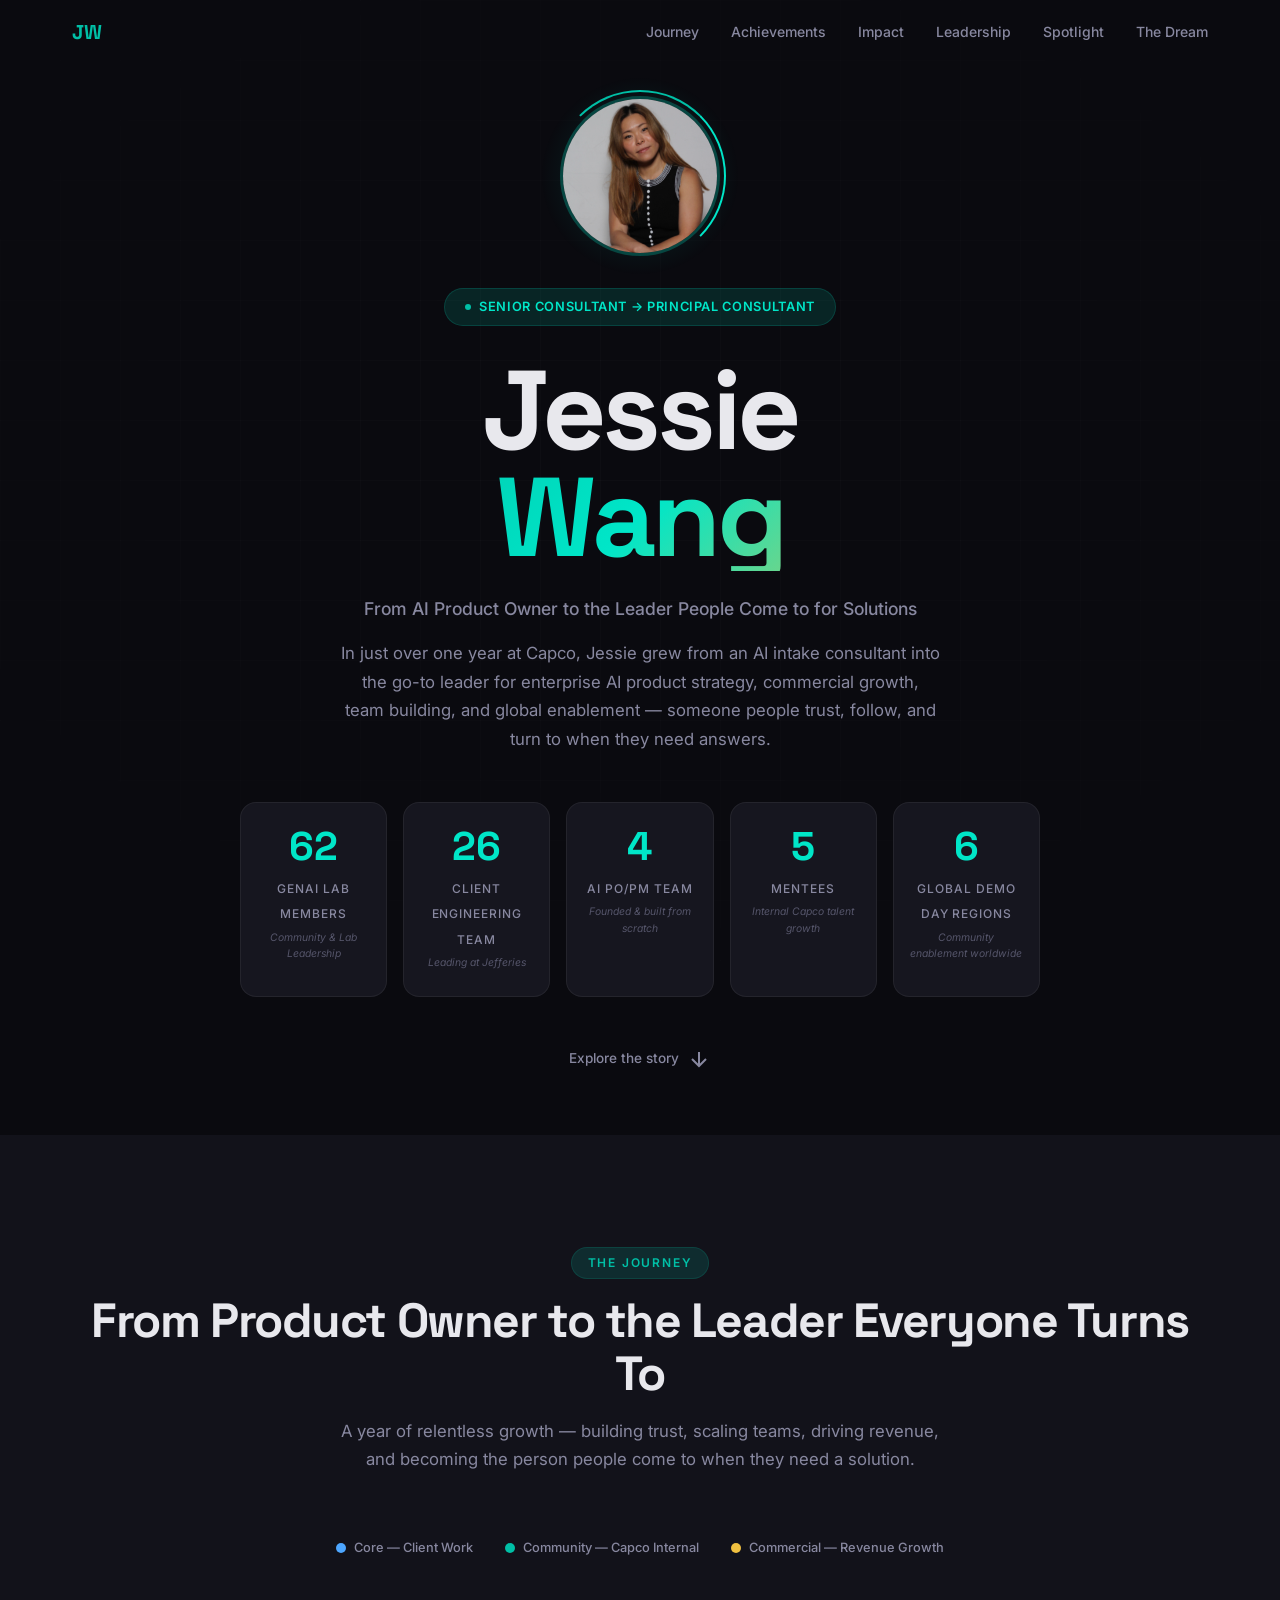
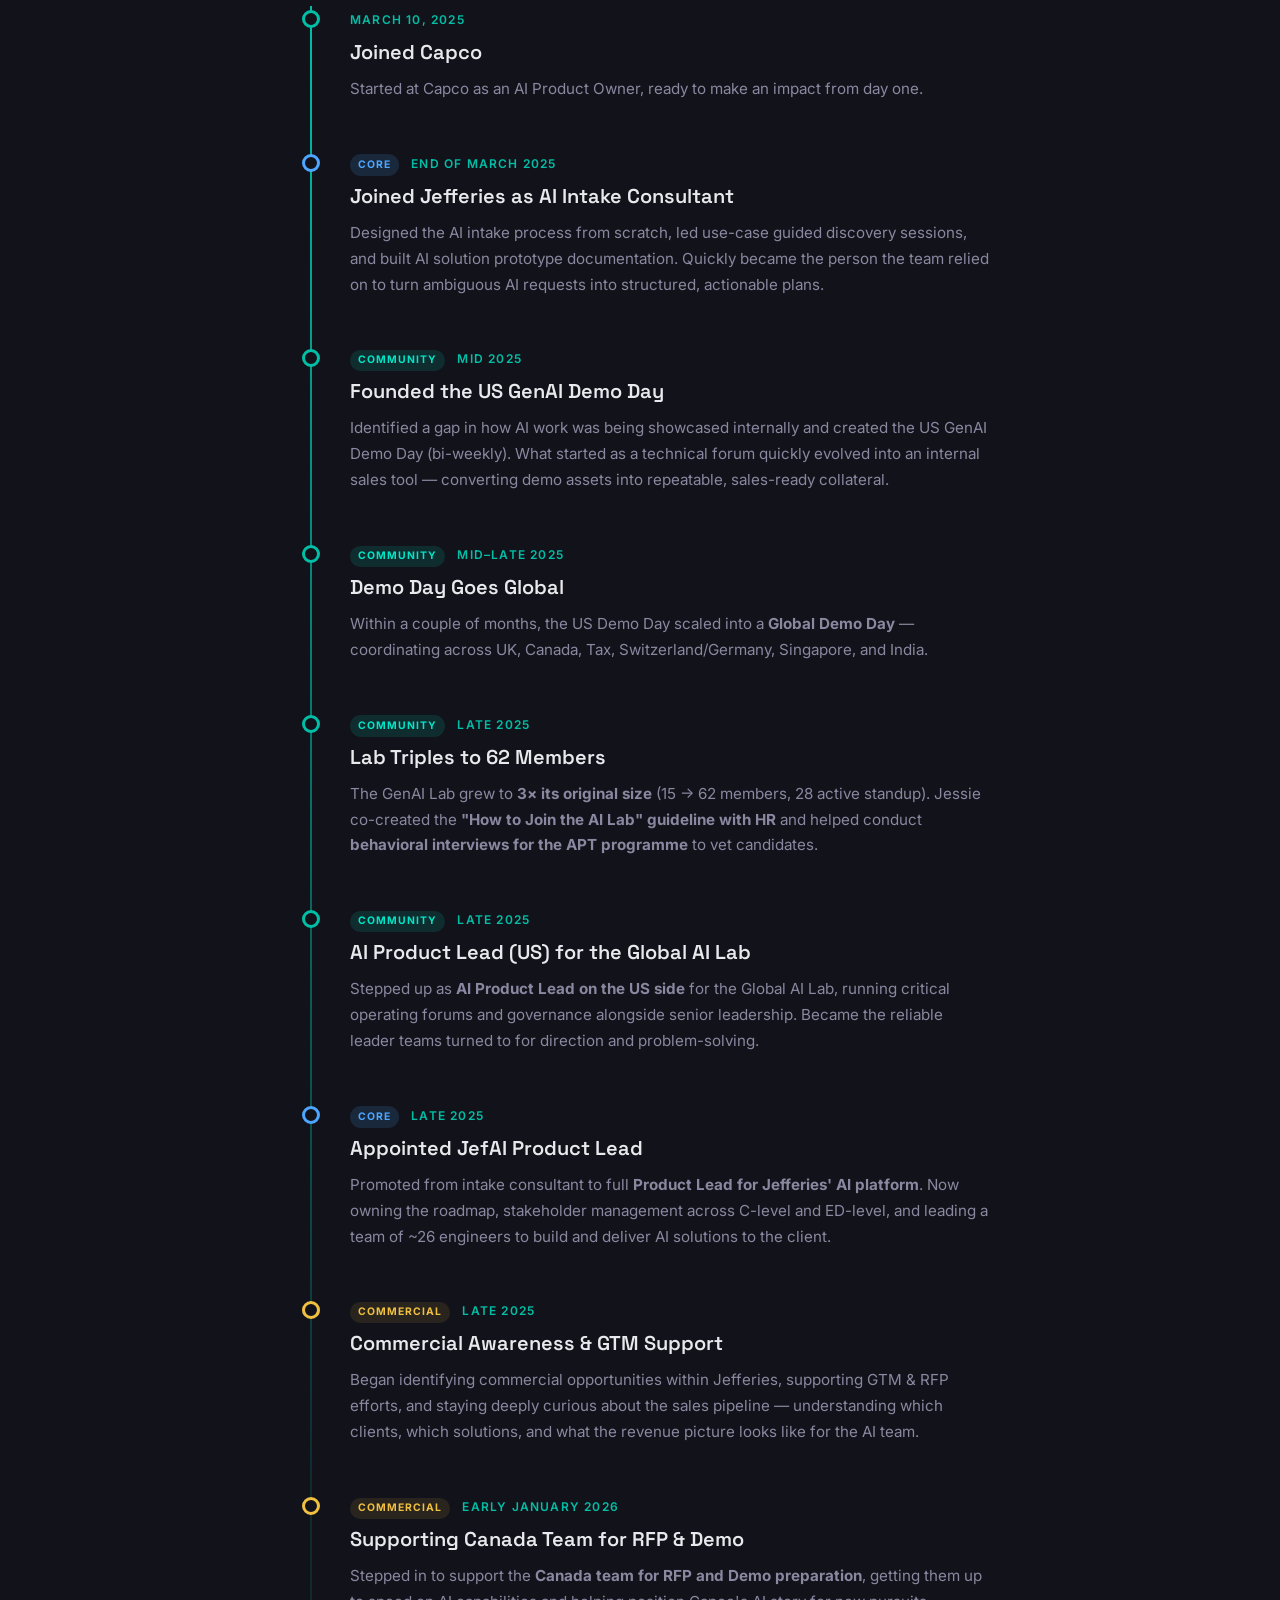
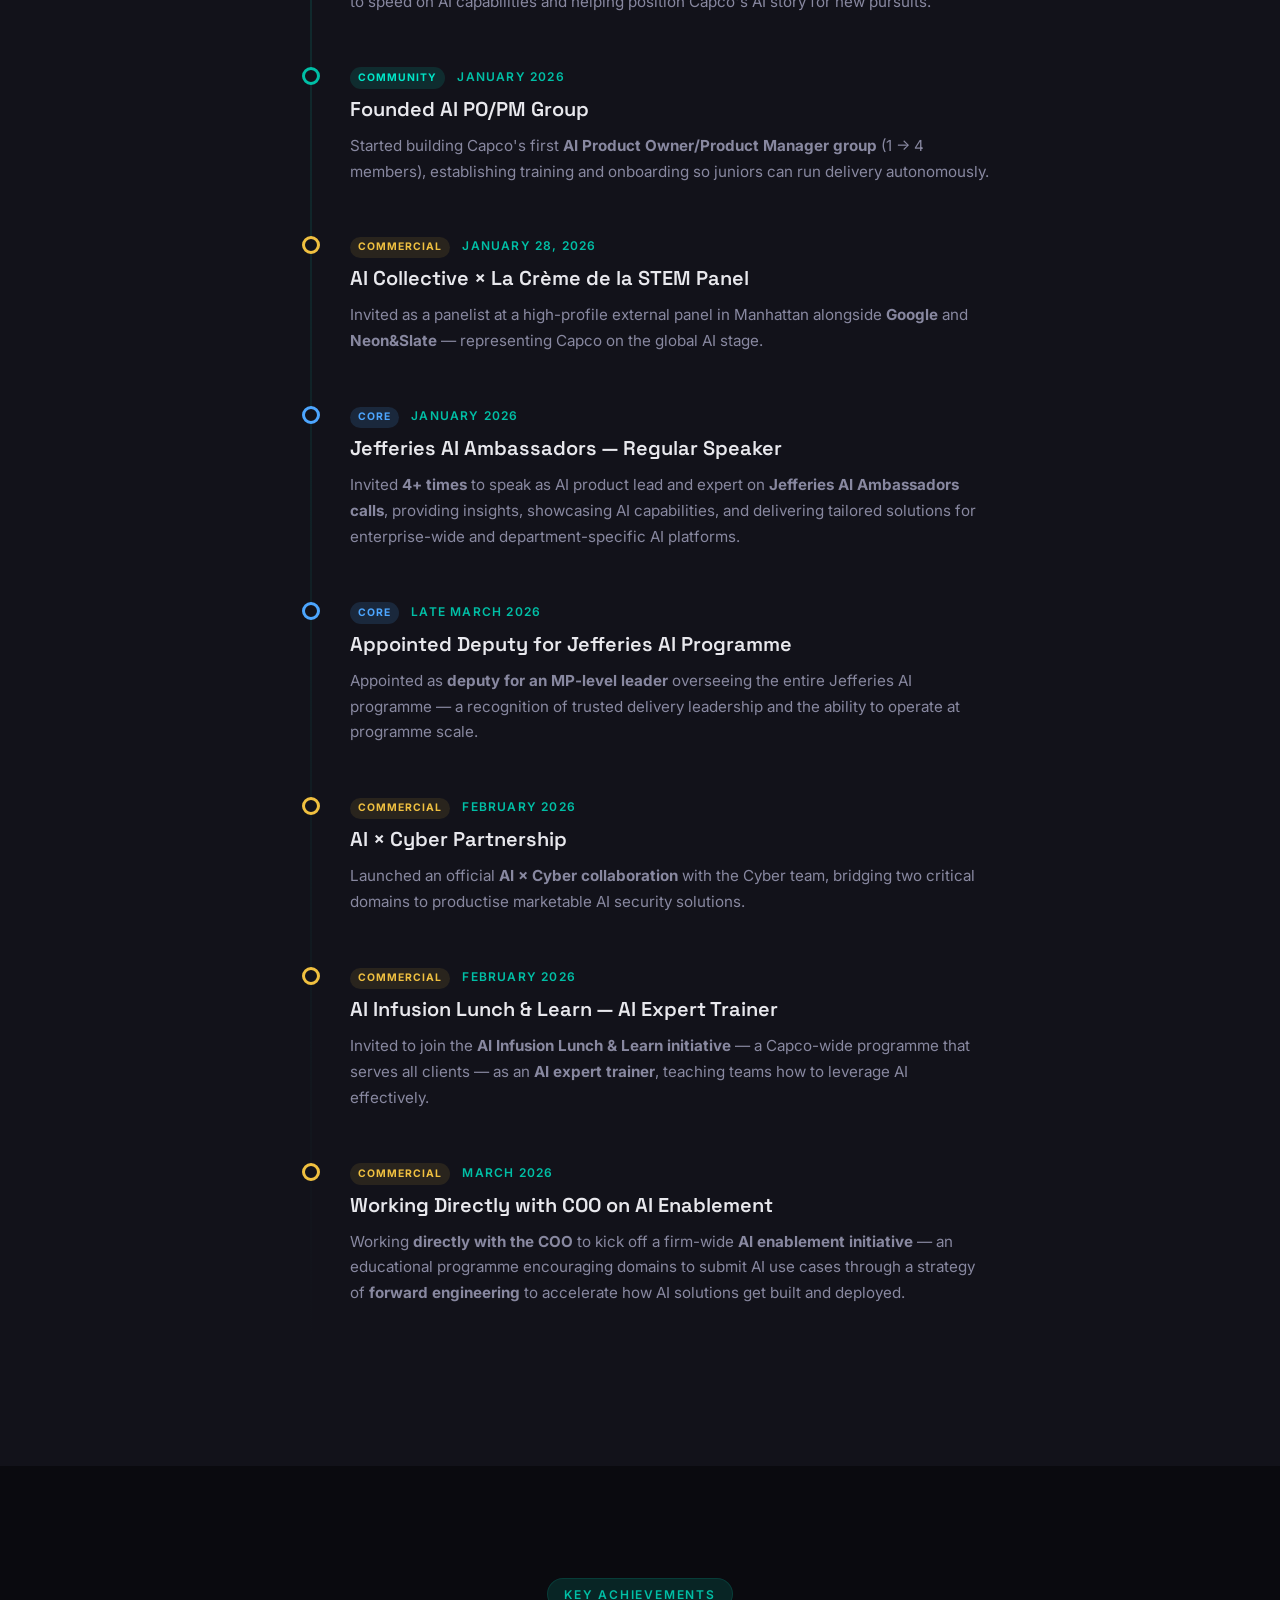
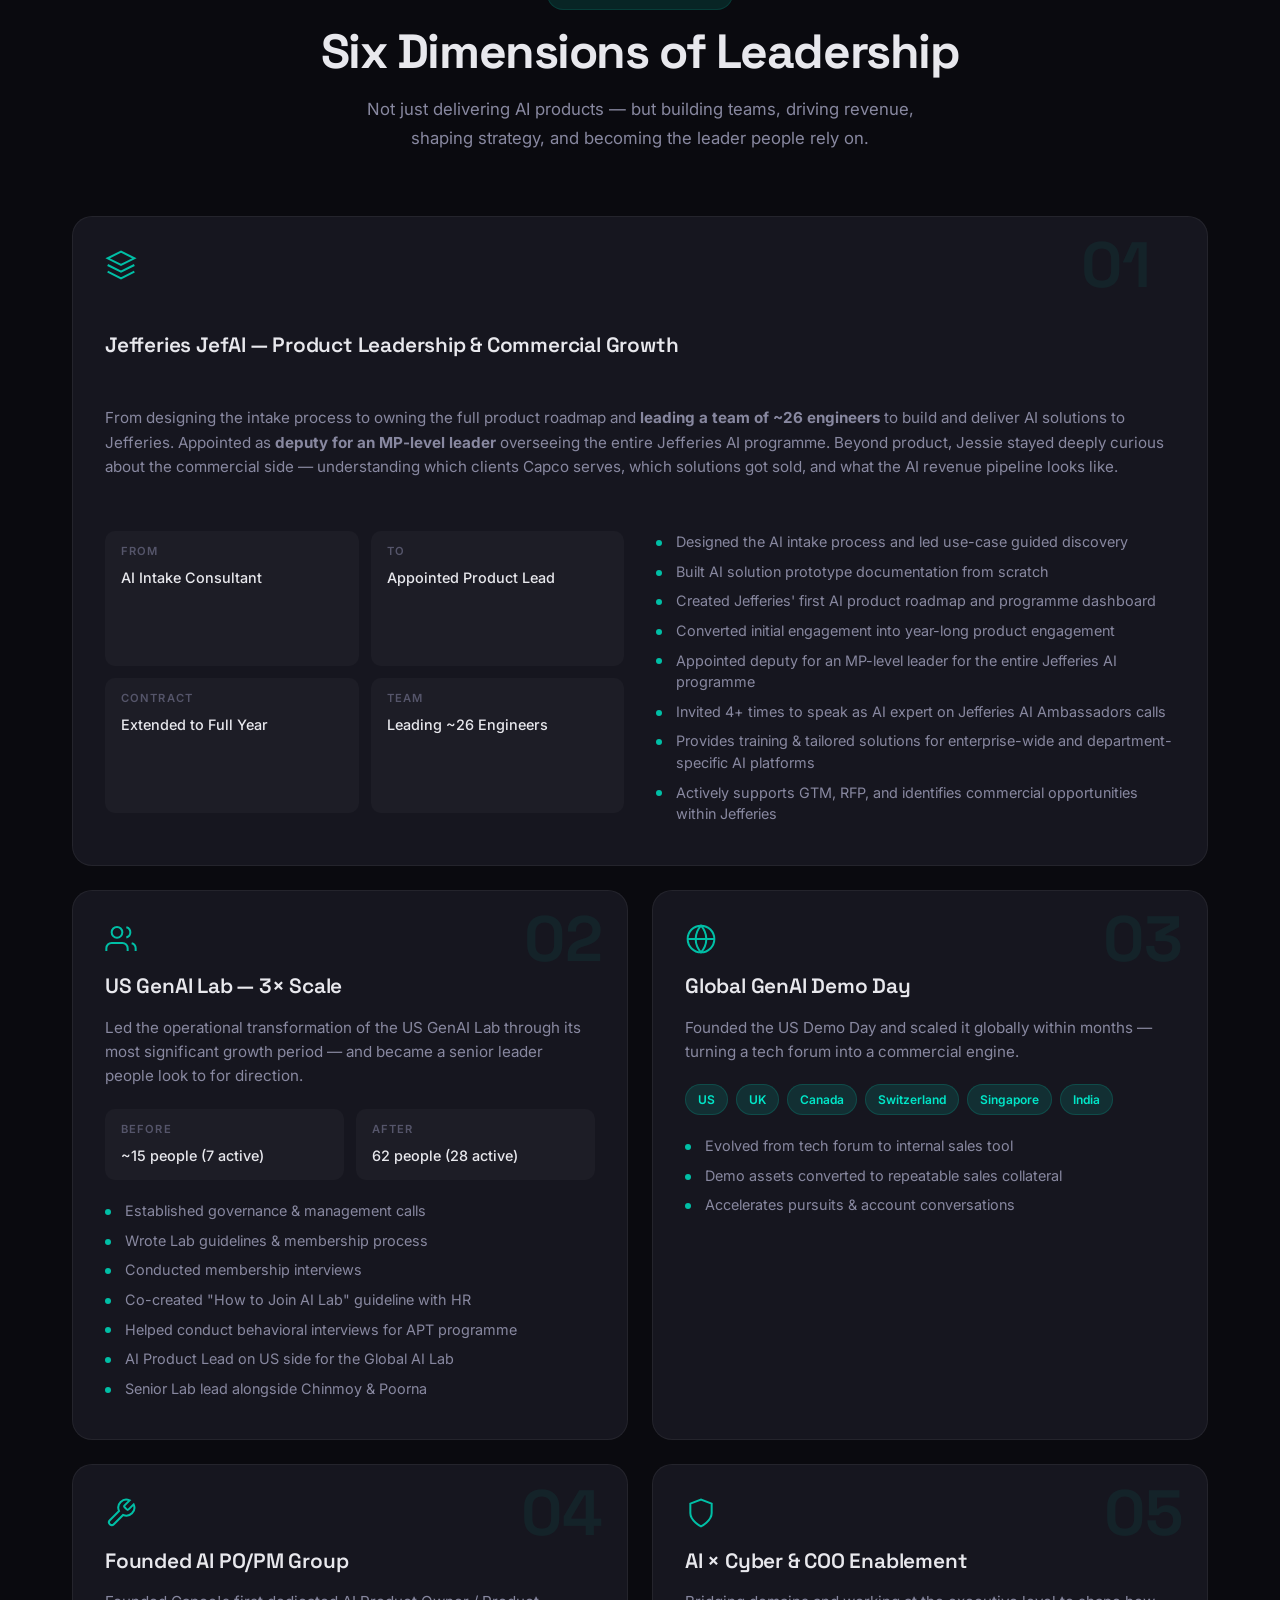
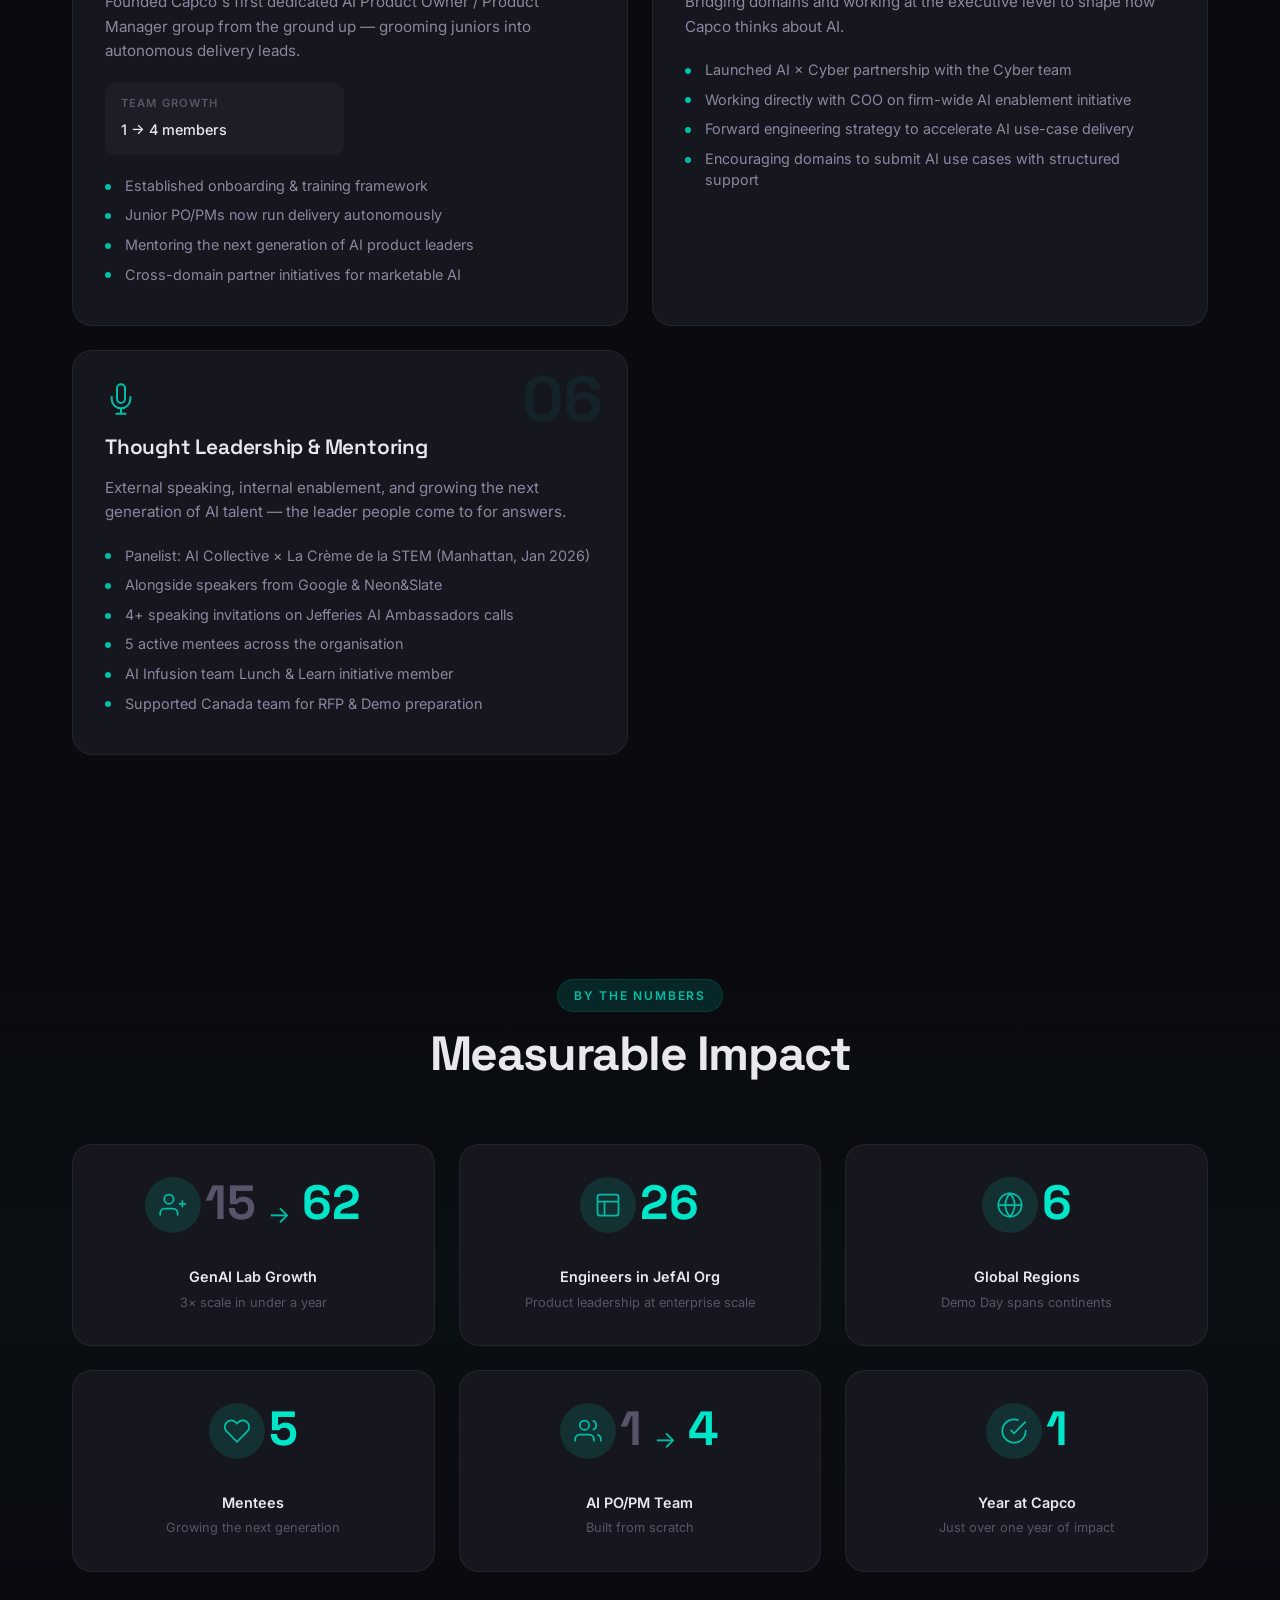
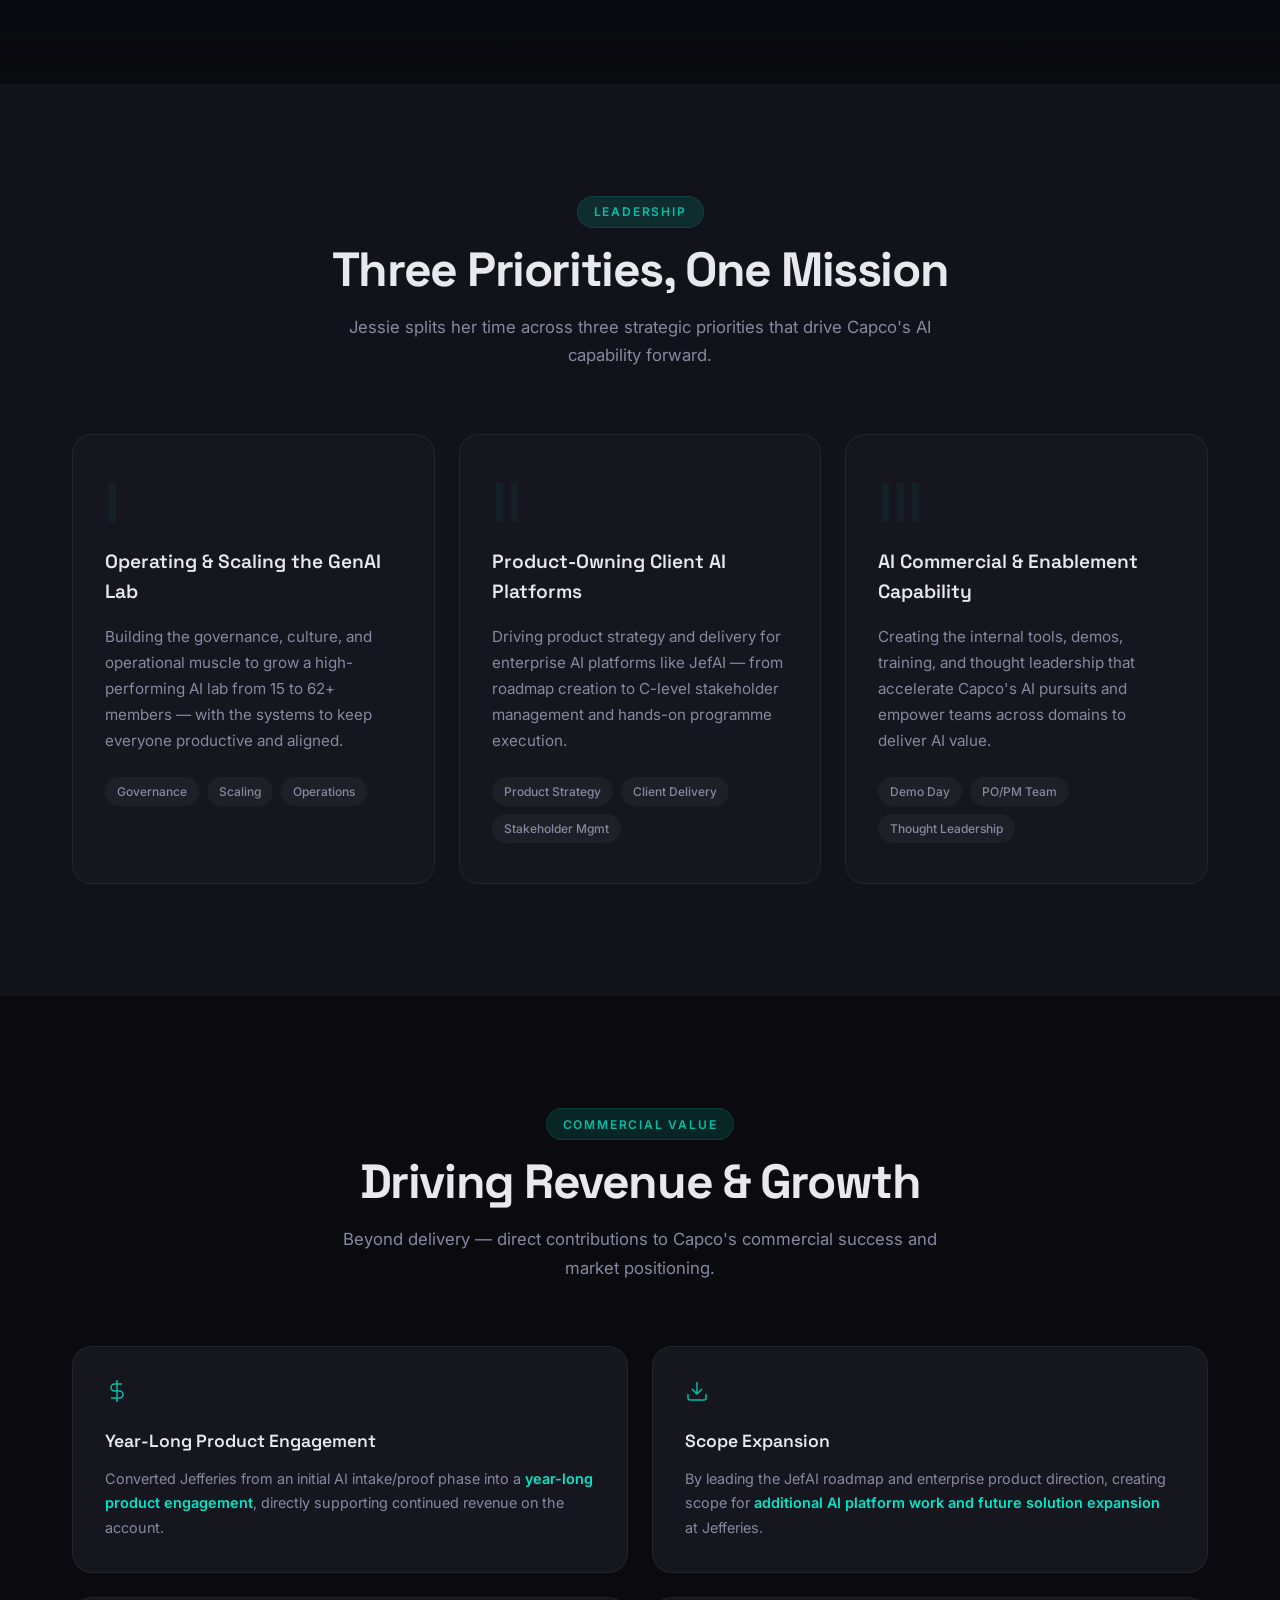
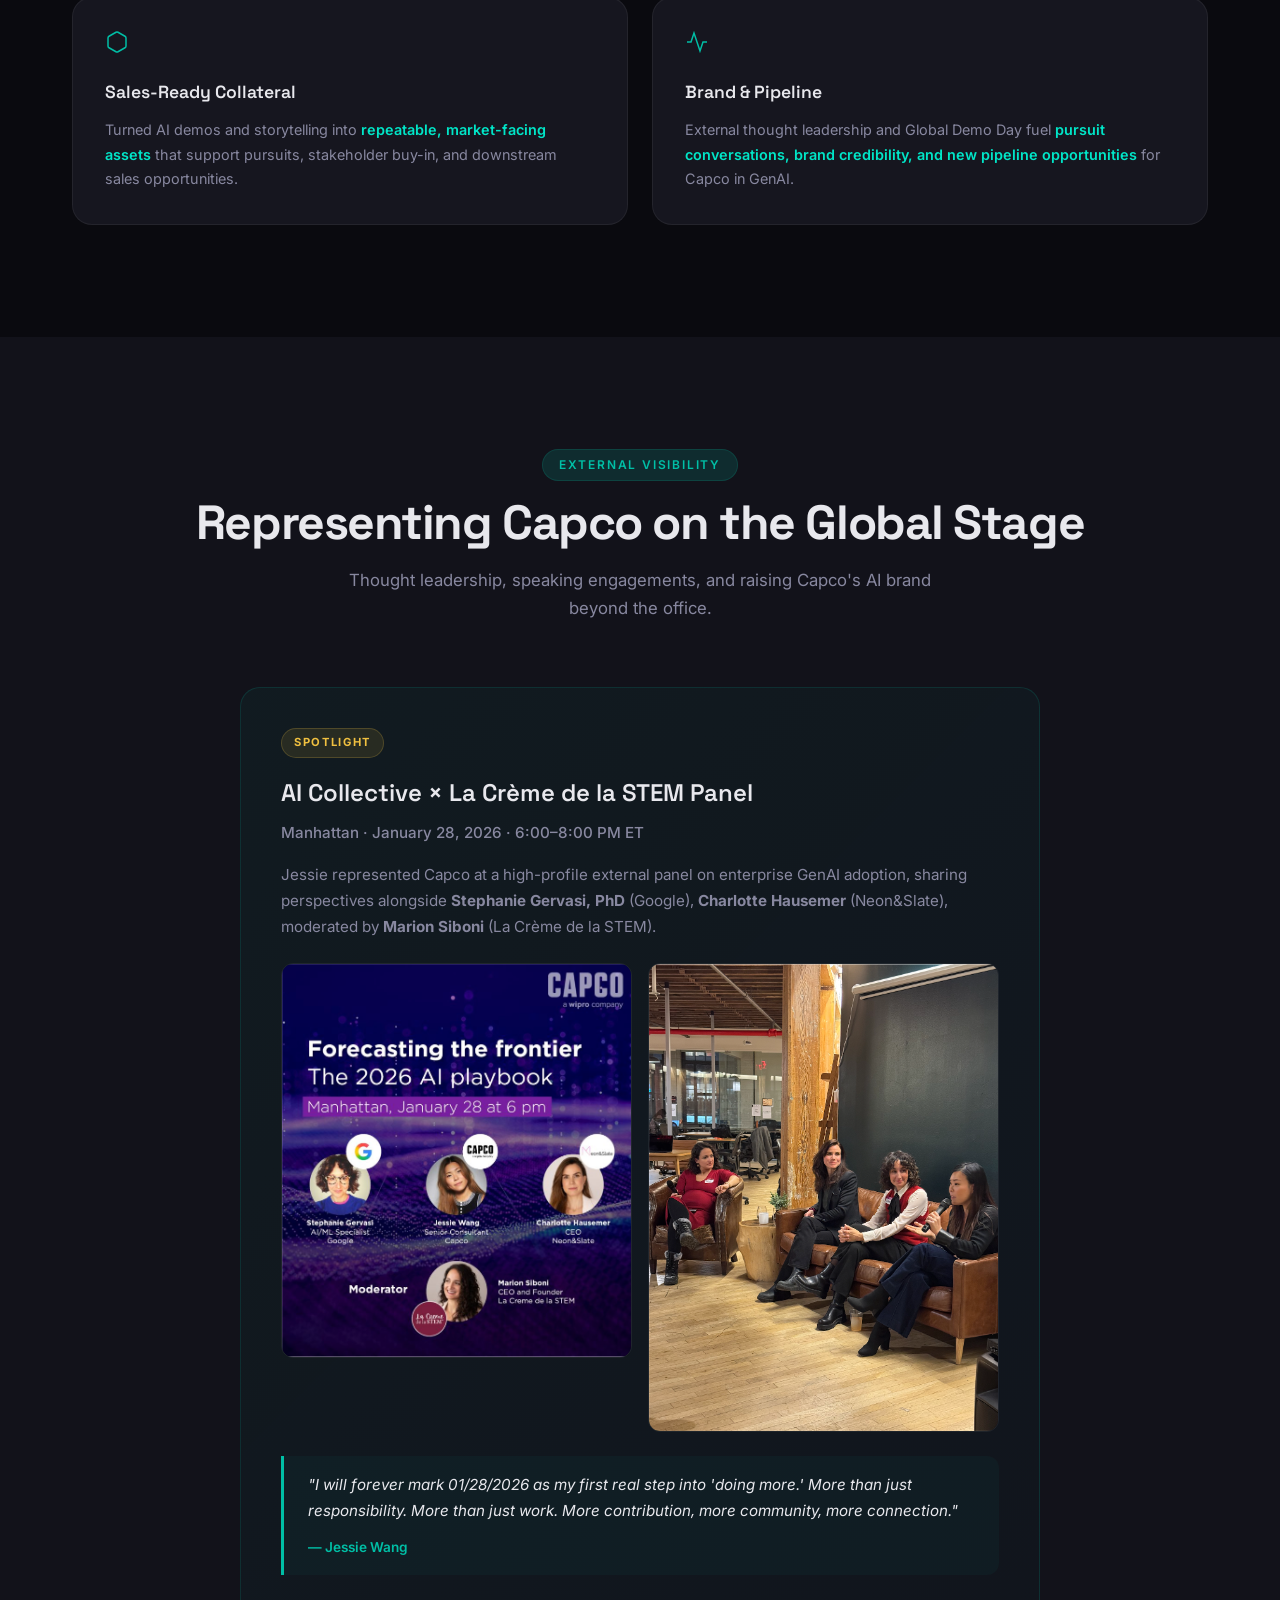
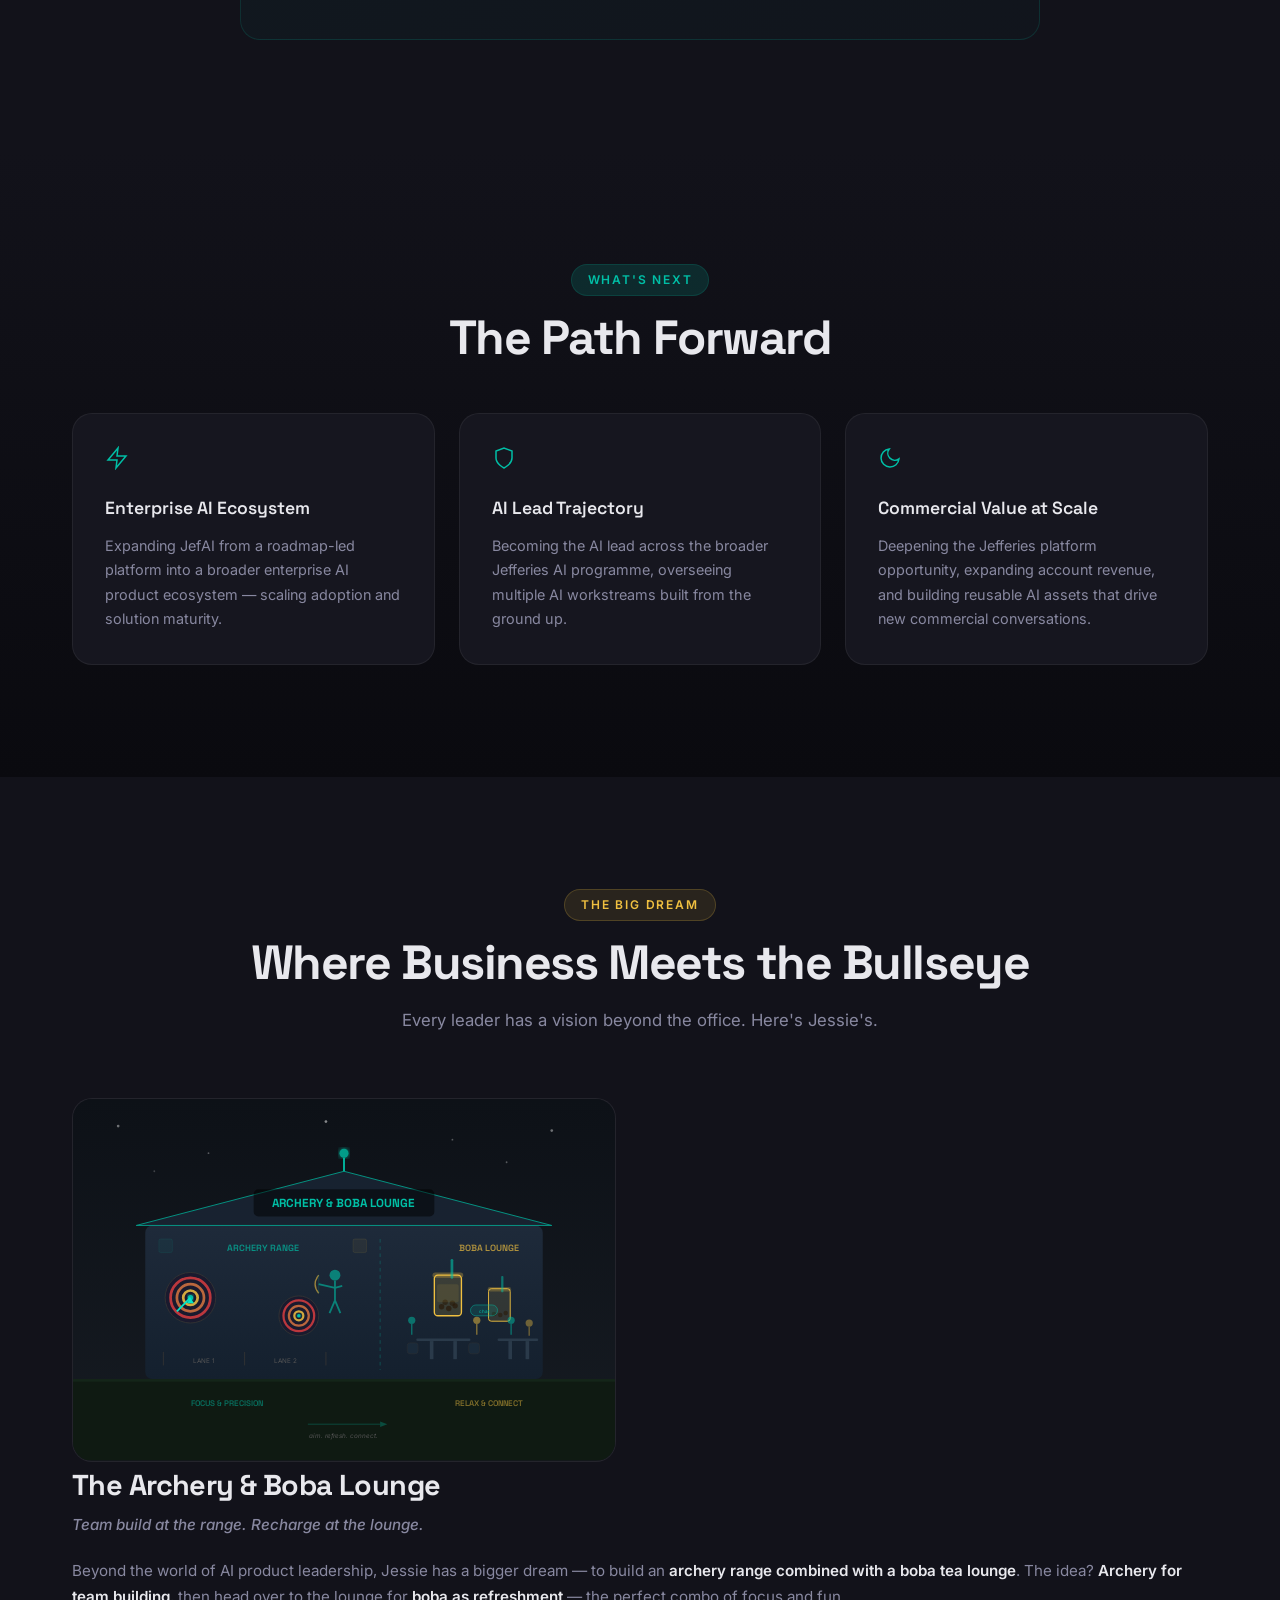
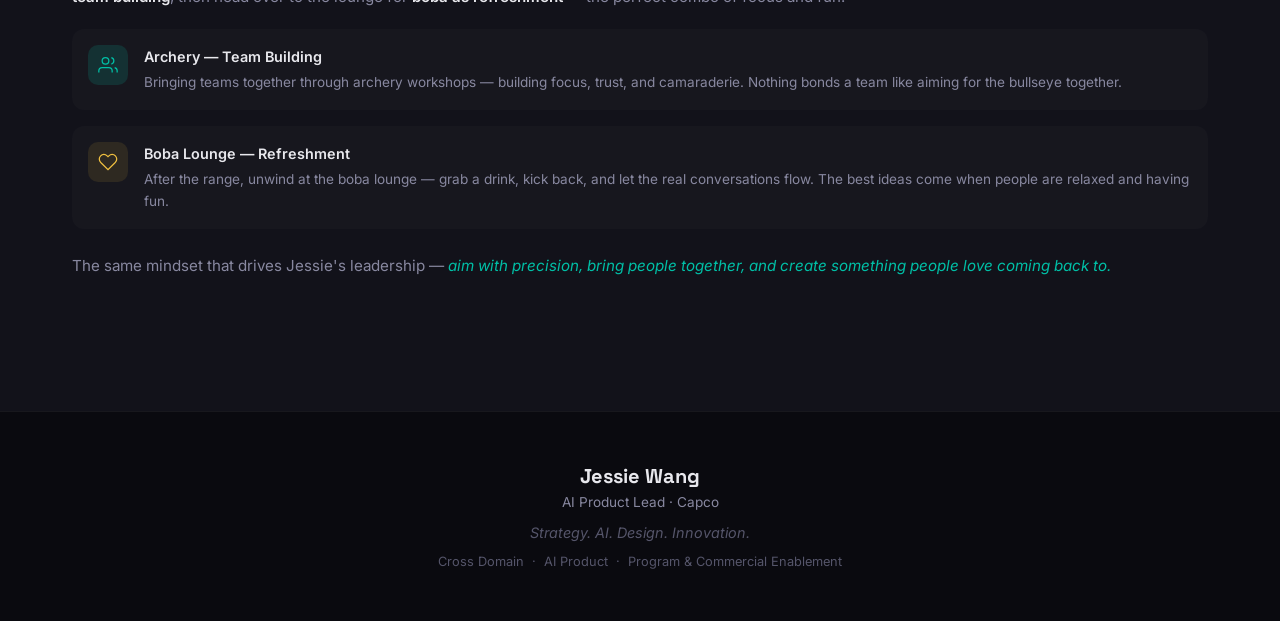
==== commit 00c64b27: "Rollback Dream SVG to building design, keep updated wording Restore the original building-style illu" ====
--- a/index.html
+++ b/index.html
@@ -640,221 +640,183 @@
             </div>
             <div class="dream-layout" data-animate>
                 <div class="dream-illustration">
-                    <svg viewBox="0 0 800 520" xmlns="http://www.w3.org/2000/svg" class="dream-svg">
+                    <svg viewBox="0 0 600 400" xmlns="http://www.w3.org/2000/svg" class="dream-svg">
+                        <!-- Sky / Background -->
                         <defs>
                             <linearGradient id="skyGrad" x1="0" y1="0" x2="0" y2="1">
-                                <stop offset="0%" stop-color="#080c14"/>
-                                <stop offset="60%" stop-color="#0d1520"/>
-                                <stop offset="100%" stop-color="#131e2a"/>
+                                <stop offset="0%" stop-color="#0d1117"/>
+                                <stop offset="100%" stop-color="#161b22"/>
                             </linearGradient>
-                            <linearGradient id="glassGrad" x1="0" y1="0" x2="0" y2="1">
-                                <stop offset="0%" stop-color="rgba(255,255,255,0.08)"/>
-                                <stop offset="100%" stop-color="rgba(255,255,255,0.02)"/>
-                            </linearGradient>
-                            <linearGradient id="tealGlow" x1="0" y1="0" x2="1" y2="1">
+                            <linearGradient id="accentGrad" x1="0" y1="0" x2="1" y2="1">
                                 <stop offset="0%" stop-color="#00bfa6"/>
                                 <stop offset="100%" stop-color="#00e6c8"/>
                             </linearGradient>
-                            <linearGradient id="goldGlow" x1="0" y1="0" x2="1" y2="1">
+                            <linearGradient id="bobaGrad" x1="0" y1="0" x2="0" y2="1">
                                 <stop offset="0%" stop-color="#f0c040"/>
-                                <stop offset="100%" stop-color="#ffe066"/>
+                                <stop offset="100%" stop-color="#e0a020"/>
                             </linearGradient>
-                            <linearGradient id="bobaLiquid" x1="0" y1="0" x2="0" y2="1">
-                                <stop offset="0%" stop-color="#d4a030" stop-opacity="0.4"/>
-                                <stop offset="100%" stop-color="#8b6914" stop-opacity="0.6"/>
+                            <linearGradient id="buildingGrad" x1="0" y1="0" x2="0" y2="1">
+                                <stop offset="0%" stop-color="#1e2a3a"/>
+                                <stop offset="100%" stop-color="#14202e"/>
                             </linearGradient>
-                            <radialGradient id="spotGlow1" cx="50%" cy="50%" r="50%">
-                                <stop offset="0%" stop-color="#00bfa6" stop-opacity="0.2"/>
-                                <stop offset="100%" stop-color="#00bfa6" stop-opacity="0"/>
-                            </radialGradient>
-                            <radialGradient id="spotGlow2" cx="50%" cy="50%" r="50%">
-                                <stop offset="0%" stop-color="#f0c040" stop-opacity="0.15"/>
-                                <stop offset="100%" stop-color="#f0c040" stop-opacity="0"/>
-                            </radialGradient>
-                            <filter id="softGlow">
-                                <feGaussianBlur stdDeviation="4" result="blur"/>
-                                <feMerge><feMergeNode in="blur"/><feMergeNode in="SourceGraphic"/></feMerge>
-                            </filter>
-                            <filter id="bigGlow">
-                                <feGaussianBlur stdDeviation="8" result="blur"/>
+                            <filter id="glow">
+                                <feGaussianBlur stdDeviation="3" result="blur"/>
                                 <feMerge><feMergeNode in="blur"/><feMergeNode in="SourceGraphic"/></feMerge>
                             </filter>
                         </defs>
-
-                        <!-- Background -->
-                        <rect width="800" height="520" fill="url(#skyGrad)"/>
-
-                        <!-- Ambient glow spots -->
-                        <ellipse cx="200" cy="280" rx="200" ry="150" fill="url(#spotGlow1)"/>
-                        <ellipse cx="620" cy="300" rx="180" ry="140" fill="url(#spotGlow2)"/>
-
-                        <!-- Twinkling stars -->
-                        <circle cx="60" cy="25" r="1.5" fill="#fff" opacity="0.5"><animate attributeName="opacity" values="0.5;0.2;0.5" dur="3s" repeatCount="indefinite"/></circle>
-                        <circle cx="180" cy="50" r="1" fill="#fff" opacity="0.3"><animate attributeName="opacity" values="0.3;0.1;0.3" dur="4s" repeatCount="indefinite"/></circle>
-                        <circle cx="340" cy="20" r="1.8" fill="#fff" opacity="0.4"><animate attributeName="opacity" values="0.4;0.15;0.4" dur="2.5s" repeatCount="indefinite"/></circle>
-                        <circle cx="520" cy="35" r="1" fill="#fff" opacity="0.35"><animate attributeName="opacity" values="0.35;0.1;0.35" dur="3.5s" repeatCount="indefinite"/></circle>
-                        <circle cx="680" cy="22" r="1.5" fill="#fff" opacity="0.4"><animate attributeName="opacity" values="0.4;0.2;0.4" dur="2.8s" repeatCount="indefinite"/></circle>
-                        <circle cx="750" cy="55" r="1" fill="#fff" opacity="0.25"/>
-                        <circle cx="100" cy="70" r="0.8" fill="#fff" opacity="0.2"/>
-                        <circle cx="450" cy="48" r="1.2" fill="#fff" opacity="0.3"/>
-
-                        <!-- Flowing arrow connecting archery to boba -->
-                        <path d="M370,220 C400,170 420,180 430,200" fill="none" stroke="#00bfa6" stroke-width="1.5" opacity="0.2" stroke-dasharray="6,4">
-                            <animate attributeName="stroke-dashoffset" values="0;-20" dur="2s" repeatCount="indefinite"/>
-                        </path>
-                        <text x="400" y="160" text-anchor="middle" font-family="Space Grotesk, sans-serif" font-size="11" font-weight="600" fill="#00bfa6" opacity="0.35">THEN</text>
-
-                        <!-- ========== LEFT: ARCHERY RANGE ========== -->
-
-                        <!-- Glass panel -->
-                        <rect x="30" y="100" width="340" height="310" rx="20" fill="url(#glassGrad)" stroke="rgba(0,191,166,0.15)" stroke-width="1"/>
-
-                        <!-- Label pill -->
-                        <rect x="100" y="110" width="200" height="32" rx="16" fill="rgba(0,191,166,0.08)" stroke="rgba(0,191,166,0.2)" stroke-width="1"/>
-                        <text x="200" y="131" text-anchor="middle" font-family="Space Grotesk, sans-serif" font-size="13" font-weight="700" fill="#00bfa6" letter-spacing="2">ARCHERY RANGE</text>
-
-                        <!-- Big target -->
-                        <g transform="translate(160, 255)">
-                            <circle cx="0" cy="0" r="72" fill="none" stroke="#00bfa6" stroke-width="0.5" opacity="0.15"/>
-                            <circle cx="0" cy="0" r="60" fill="#1a1525" stroke="rgba(255,255,255,0.05)" stroke-width="1"/>
-                            <circle cx="0" cy="0" r="52" fill="none" stroke="#cc3333" stroke-width="6" opacity="0.5"/>
-                            <circle cx="0" cy="0" r="40" fill="none" stroke="#dd6633" stroke-width="6" opacity="0.5"/>
-                            <circle cx="0" cy="0" r="28" fill="none" stroke="#ddaa33" stroke-width="6" opacity="0.6"/>
-                            <circle cx="0" cy="0" r="16" fill="none" stroke="#eedd44" stroke-width="6" opacity="0.6"/>
-                            <circle cx="0" cy="0" r="6" fill="#00bfa6" filter="url(#softGlow)"/>
-                            <circle cx="0" cy="0" r="3" fill="#00e6c8"/>
-
-                            <!-- Arrow 1 bullseye -->
-                            <line x1="-35" y1="30" x2="-2" y2="2" stroke="#00e6c8" stroke-width="2.5" stroke-linecap="round"/>
-                            <polygon points="-2,2 -8,8 -1,9" fill="#00e6c8"/>
-                            <line x1="-35" y1="30" x2="-40" y2="28" stroke="#f0c040" stroke-width="1.5" opacity="0.6"/>
-                            <line x1="-35" y1="30" x2="-38" y2="34" stroke="#f0c040" stroke-width="1.5" opacity="0.6"/>
-
-                            <!-- Arrow 2 -->
-                            <line x1="28" y1="40" x2="6" y2="10" stroke="#00e6c8" stroke-width="2" stroke-linecap="round" opacity="0.7"/>
-                            <polygon points="6,10 11,16 5,17" fill="#00e6c8" opacity="0.7"/>
-
-                            <!-- Pulse ring -->
-                            <circle cx="-1" cy="1" r="10" fill="none" stroke="#00e6c8" stroke-width="0.5" opacity="0.4">
-                                <animate attributeName="r" values="6;14;6" dur="2s" repeatCount="indefinite"/>
-                                <animate attributeName="opacity" values="0.4;0;0.4" dur="2s" repeatCount="indefinite"/>
-                            </circle>
+                        <rect width="600" height="400" fill="url(#skyGrad)"/>
+
+                        <!-- Stars -->
+                        <circle cx="50" cy="30" r="1.5" fill="#ffffff" opacity="0.4"/>
+                        <circle cx="150" cy="60" r="1" fill="#ffffff" opacity="0.3"/>
+                        <circle cx="280" cy="25" r="1.5" fill="#ffffff" opacity="0.5"/>
+                        <circle cx="420" cy="45" r="1" fill="#ffffff" opacity="0.3"/>
+                        <circle cx="530" cy="35" r="1.5" fill="#ffffff" opacity="0.4"/>
+                        <circle cx="90" cy="80" r="1" fill="#ffffff" opacity="0.2"/>
+                        <circle cx="480" cy="70" r="1" fill="#ffffff" opacity="0.3"/>
+
+                        <!-- Ground -->
+                        <rect x="0" y="310" width="600" height="90" fill="#0f1a12" rx="0"/>
+                        <rect x="0" y="310" width="600" height="3" fill="#1a3020" opacity="0.5"/>
+
+                        <!-- Building - Main Structure -->
+                        <rect x="80" y="140" width="440" height="170" fill="url(#buildingGrad)" rx="8"/>
+                        <!-- Roof -->
+                        <path d="M70 140 L300 80 L530 140 Z" fill="#1a2636" stroke="#00bfa6" stroke-width="1" opacity="0.8"/>
+                        <line x1="300" y1="80" x2="300" y2="65" stroke="#00bfa6" stroke-width="2"/>
+                        <circle cx="300" cy="60" r="5" fill="#00bfa6" opacity="0.8" filter="url(#glow)"/>
+
+                        <!-- Sign on building -->
+                        <rect x="200" y="100" width="200" height="30" fill="rgba(0,0,0,0.5)" rx="5"/>
+                        <text x="300" y="120" text-anchor="middle" font-family="Space Grotesk, sans-serif" font-size="13" font-weight="700" fill="#00bfa6">ARCHERY &amp; BOBA LOUNGE</text>
+
+                        <!-- Divider line -->
+                        <line x1="340" y1="155" x2="340" y2="300" stroke="#00bfa6" stroke-width="1" opacity="0.3" stroke-dasharray="4,4"/>
+
+                        <!-- LEFT SIDE: Archery Range -->
+                        <text x="210" y="168" text-anchor="middle" font-family="Space Grotesk, sans-serif" font-size="10" font-weight="600" fill="#00bfa6" opacity="0.7">ARCHERY RANGE</text>
+
+                        <!-- Target 1 -->
+                        <circle cx="130" cy="220" r="28" fill="#1a1a2e" stroke="#333" stroke-width="1"/>
+                        <circle cx="130" cy="220" r="22" fill="none" stroke="#ff4444" stroke-width="3" opacity="0.7"/>
+                        <circle cx="130" cy="220" r="15" fill="none" stroke="#ff8844" stroke-width="3" opacity="0.7"/>
+                        <circle cx="130" cy="220" r="8" fill="none" stroke="#ffcc44" stroke-width="3" opacity="0.8"/>
+                        <circle cx="130" cy="220" r="3" fill="#00bfa6" filter="url(#glow)"/>
+                        <!-- Arrow in target -->
+                        <line x1="115" y1="235" x2="130" y2="220" stroke="#00e6c8" stroke-width="2"/>
+                        <polygon points="130,220 126,226 134,226" fill="#00e6c8"/>
+
+                        <!-- Target 2 -->
+                        <circle cx="250" cy="240" r="22" fill="#1a1a2e" stroke="#333" stroke-width="1"/>
+                        <circle cx="250" cy="240" r="17" fill="none" stroke="#ff4444" stroke-width="2.5" opacity="0.7"/>
+                        <circle cx="250" cy="240" r="11" fill="none" stroke="#ff8844" stroke-width="2.5" opacity="0.7"/>
+                        <circle cx="250" cy="240" r="5" fill="none" stroke="#ffcc44" stroke-width="2.5" opacity="0.8"/>
+                        <circle cx="250" cy="240" r="2" fill="#00bfa6" filter="url(#glow)"/>
+
+                        <!-- Archer silhouette -->
+                        <g transform="translate(290, 195)" opacity="0.6">
+                            <!-- Body -->
+                            <circle cx="0" cy="0" r="6" fill="#00bfa6"/>
+                            <line x1="0" y1="6" x2="0" y2="28" stroke="#00bfa6" stroke-width="2"/>
+                            <!-- Arms with bow -->
+                            <line x1="0" y1="14" x2="-18" y2="10" stroke="#00bfa6" stroke-width="2"/>
+                            <line x1="0" y1="14" x2="8" y2="12" stroke="#00bfa6" stroke-width="2"/>
+                            <!-- Bow -->
+                            <path d="M-18,0 Q-26,10 -18,20" fill="none" stroke="#f0c040" stroke-width="1.5"/>
+                            <line x1="-18" y1="0" x2="-18" y2="20" stroke="#00e6c8" stroke-width="0.5" opacity="0.5"/>
+                            <!-- Legs -->
+                            <line x1="0" y1="28" x2="-6" y2="42" stroke="#00bfa6" stroke-width="2"/>
+                            <line x1="0" y1="28" x2="6" y2="42" stroke="#00bfa6" stroke-width="2"/>
                         </g>
 
-                        <!-- Archer figure -->
-                        <g transform="translate(305, 210)">
-                            <circle cx="0" cy="0" r="10" fill="#00bfa6" opacity="0.8"/>
-                            <path d="M0,10 L0,38" stroke="#00bfa6" stroke-width="3" stroke-linecap="round" opacity="0.7"/>
-                            <path d="M0,18 L14,14" stroke="#00bfa6" stroke-width="2.5" stroke-linecap="round" opacity="0.7"/>
-                            <path d="M0,18 L-28,14" stroke="#00bfa6" stroke-width="2.5" stroke-linecap="round" opacity="0.7"/>
-                            <path d="M-28,2 Q-38,14 -28,26" fill="none" stroke="#f0c040" stroke-width="2.5" stroke-linecap="round"/>
-                            <line x1="-28" y1="2" x2="-28" y2="26" stroke="#00e6c8" stroke-width="0.8" opacity="0.5"/>
-                            <path d="M0,38 L-8,56" stroke="#00bfa6" stroke-width="2.5" stroke-linecap="round" opacity="0.7"/>
-                            <path d="M0,38 L8,56" stroke="#00bfa6" stroke-width="2.5" stroke-linecap="round" opacity="0.7"/>
+                        <!-- Lane dividers -->
+                        <line x1="100" y1="280" x2="100" y2="295" stroke="#333" stroke-width="1"/>
+                        <line x1="190" y1="280" x2="190" y2="295" stroke="#333" stroke-width="1"/>
+                        <line x1="280" y1="280" x2="280" y2="295" stroke="#333" stroke-width="1"/>
+                        <text x="145" y="292" text-anchor="middle" font-family="Inter, sans-serif" font-size="7" fill="#555">LANE 1</text>
+                        <text x="235" y="292" text-anchor="middle" font-family="Inter, sans-serif" font-size="7" fill="#555">LANE 2</text>
+
+                        <!-- RIGHT SIDE: Boba Lounge -->
+                        <text x="460" y="168" text-anchor="middle" font-family="Space Grotesk, sans-serif" font-size="10" font-weight="600" fill="#f0c040" opacity="0.7">BOBA LOUNGE</text>
+
+                        <!-- Boba Cup 1 (large) -->
+                        <g transform="translate(400, 195)">
+                            <rect x="0" y="0" width="30" height="45" rx="4" fill="rgba(240,192,64,0.15)" stroke="#f0c040" stroke-width="1.5"/>
+                            <!-- Lid -->
+                            <rect x="-2" y="-3" width="34" height="6" rx="3" fill="#f0c040" opacity="0.3"/>
+                            <!-- Straw -->
+                            <rect x="18" y="-18" width="3" height="22" rx="1.5" fill="#00bfa6" opacity="0.6"/>
+                            <!-- Boba pearls -->
+                            <circle cx="8" cy="35" r="3" fill="#2a1a0a" opacity="0.7"/>
+                            <circle cx="16" cy="37" r="3" fill="#2a1a0a" opacity="0.7"/>
+                            <circle cx="23" cy="34" r="3" fill="#2a1a0a" opacity="0.7"/>
+                            <circle cx="12" cy="30" r="3" fill="#2a1a0a" opacity="0.6"/>
+                            <circle cx="20" cy="31" r="3" fill="#2a1a0a" opacity="0.6"/>
+                            <!-- Liquid -->
+                            <rect x="3" y="10" width="24" height="20" rx="2" fill="#f0c040" opacity="0.1"/>
                         </g>
 
-                        <!-- Background target -->
-                        <g transform="translate(80, 210)" opacity="0.4">
-                            <circle cx="0" cy="0" r="25" fill="#1a1525" stroke="rgba(255,255,255,0.04)" stroke-width="1"/>
-                            <circle cx="0" cy="0" r="20" fill="none" stroke="#cc3333" stroke-width="3" opacity="0.4"/>
-                            <circle cx="0" cy="0" r="13" fill="none" stroke="#dd6633" stroke-width="3" opacity="0.4"/>
-                            <circle cx="0" cy="0" r="6" fill="none" stroke="#ddaa33" stroke-width="3" opacity="0.5"/>
-                            <circle cx="0" cy="0" r="2" fill="#00bfa6"/>
+                        <!-- Boba Cup 2 -->
+                        <g transform="translate(460, 210)">
+                            <rect x="0" y="0" width="24" height="36" rx="3" fill="rgba(240,192,64,0.12)" stroke="#f0c040" stroke-width="1"/>
+                            <rect x="-1" y="-2" width="26" height="5" rx="2.5" fill="#f0c040" opacity="0.25"/>
+                            <rect x="14" y="-14" width="2.5" height="18" rx="1" fill="#00bfa6" opacity="0.5"/>
+                            <circle cx="6" cy="28" r="2.5" fill="#2a1a0a" opacity="0.6"/>
+                            <circle cx="13" cy="29" r="2.5" fill="#2a1a0a" opacity="0.6"/>
+                            <circle cx="19" cy="27" r="2.5" fill="#2a1a0a" opacity="0.6"/>
                         </g>
 
-                        <line x1="50" y1="390" x2="350" y2="390" stroke="#00bfa6" stroke-width="1" opacity="0.1"/>
-                        <text x="200" y="380" text-anchor="middle" font-family="Space Grotesk, sans-serif" font-size="10" font-weight="600" fill="#00bfa6" opacity="0.3" letter-spacing="3">FOCUS &amp; PRECISION</text>
-
-                        <!-- ========== RIGHT: BOBA LOUNGE ========== -->
-
-                        <!-- Glass panel -->
-                        <rect x="430" y="100" width="340" height="310" rx="20" fill="url(#glassGrad)" stroke="rgba(240,192,64,0.15)" stroke-width="1"/>
-
-                        <!-- Label pill -->
-                        <rect x="510" y="110" width="180" height="32" rx="16" fill="rgba(240,192,64,0.08)" stroke="rgba(240,192,64,0.2)" stroke-width="1"/>
-                        <text x="600" y="131" text-anchor="middle" font-family="Space Grotesk, sans-serif" font-size="13" font-weight="700" fill="#f0c040" letter-spacing="2">BOBA LOUNGE</text>
-
-                        <!-- Big boba cup -->
-                        <g transform="translate(520, 165)">
-                            <path d="M0,12 Q0,0 12,0 L68,0 Q80,0 80,12 L74,115 Q74,122 66,122 L14,122 Q6,122 6,115 Z" fill="rgba(240,192,64,0.06)" stroke="#f0c040" stroke-width="1.5" stroke-opacity="0.5"/>
-                            <path d="M-2,0 Q-2,-6 5,-10 Q20,-18 40,-20 Q60,-18 75,-10 Q82,-6 82,0" fill="rgba(240,192,64,0.04)" stroke="#f0c040" stroke-width="1" stroke-opacity="0.3"/>
-                            <rect x="50" y="-42" width="5" height="56" rx="2.5" fill="#00bfa6" opacity="0.5"/>
-                            <rect x="48" y="-46" width="9" height="6" rx="3" fill="#00bfa6" opacity="0.3"/>
-                            <path d="M8,50 L6,115 Q6,120 14,120 L66,120 Q74,120 74,115 L72,50 Z" fill="url(#bobaLiquid)"/>
-                            <circle cx="20" cy="105" r="6" fill="#3d2508" opacity="0.8" stroke="#5a3a10" stroke-width="0.5"/>
-                            <circle cx="35" cy="110" r="6" fill="#3d2508" opacity="0.8" stroke="#5a3a10" stroke-width="0.5"/>
-                            <circle cx="50" cy="107" r="6" fill="#3d2508" opacity="0.8" stroke="#5a3a10" stroke-width="0.5"/>
-                            <circle cx="63" cy="104" r="6" fill="#3d2508" opacity="0.8" stroke="#5a3a10" stroke-width="0.5"/>
-                            <circle cx="28" cy="95" r="6" fill="#3d2508" opacity="0.7" stroke="#5a3a10" stroke-width="0.5"/>
-                            <circle cx="44" cy="97" r="6" fill="#3d2508" opacity="0.7" stroke="#5a3a10" stroke-width="0.5"/>
-                            <circle cx="58" cy="93" r="6" fill="#3d2508" opacity="0.65" stroke="#5a3a10" stroke-width="0.5"/>
-                            <line x1="14" y1="15" x2="12" y2="60" stroke="rgba(255,255,255,0.06)" stroke-width="3" stroke-linecap="round"/>
-                            <circle cx="30" cy="70" r="2" fill="#f0c040" opacity="0.15">
-                                <animate attributeName="cy" values="70;45;70" dur="3s" repeatCount="indefinite"/>
-                                <animate attributeName="opacity" values="0.15;0.05;0.15" dur="3s" repeatCount="indefinite"/>
-                            </circle>
-                            <circle cx="55" cy="60" r="1.5" fill="#f0c040" opacity="0.1">
-                                <animate attributeName="cy" values="60;38;60" dur="2.5s" repeatCount="indefinite"/>
-                                <animate attributeName="opacity" values="0.1;0.03;0.1" dur="2.5s" repeatCount="indefinite"/>
-                            </circle>
+                        <!-- Seating area - table and chairs -->
+                        <rect x="380" y="265" width="60" height="3" rx="1.5" fill="#2a3a4a"/>
+                        <rect x="395" y="268" width="4" height="20" fill="#2a3a4a"/>
+                        <rect x="421" y="268" width="4" height="20" fill="#2a3a4a"/>
+                        <!-- Chairs -->
+                        <rect x="370" y="270" width="12" height="12" rx="3" fill="#1a2a3a" stroke="#333" stroke-width="0.5"/>
+                        <rect x="438" y="270" width="12" height="12" rx="3" fill="#1a2a3a" stroke="#333" stroke-width="0.5"/>
+
+                        <!-- Second table -->
+                        <rect x="470" y="265" width="45" height="3" rx="1.5" fill="#2a3a4a"/>
+                        <rect x="482" y="268" width="4" height="20" fill="#2a3a4a"/>
+                        <rect x="501" y="268" width="4" height="20" fill="#2a3a4a"/>
+
+                        <!-- People silhouettes chatting (team building) -->
+                        <g transform="translate(375, 245)" opacity="0.5">
+                            <circle cx="0" cy="0" r="4" fill="#00bfa6"/>
+                            <line x1="0" y1="4" x2="0" y2="16" stroke="#00bfa6" stroke-width="1.5"/>
                         </g>
-
-                        <!-- People lounging -->
-                        <g transform="translate(480, 330)">
-                            <circle cx="0" cy="0" r="8" fill="#00bfa6" opacity="0.6"/>
-                            <path d="M0,8 L0,28" stroke="#00bfa6" stroke-width="2.5" stroke-linecap="round" opacity="0.5"/>
-                            <path d="M0,16 L-10,24" stroke="#00bfa6" stroke-width="2" stroke-linecap="round" opacity="0.5"/>
-                            <path d="M0,16 L10,12" stroke="#00bfa6" stroke-width="2" stroke-linecap="round" opacity="0.5"/>
-                            <rect x="9" y="6" width="8" height="12" rx="2" fill="rgba(240,192,64,0.3)" stroke="#f0c040" stroke-width="0.8" opacity="0.6"/>
-                            <path d="M0,28 L-6,42" stroke="#00bfa6" stroke-width="2" stroke-linecap="round" opacity="0.5"/>
-                            <path d="M0,28 L8,40" stroke="#00bfa6" stroke-width="2" stroke-linecap="round" opacity="0.5"/>
+                        <g transform="translate(447, 245)" opacity="0.5">
+                            <circle cx="0" cy="0" r="4" fill="#f0c040"/>
+                            <line x1="0" y1="4" x2="0" y2="16" stroke="#f0c040" stroke-width="1.5"/>
                         </g>
-
-                        <g transform="translate(650, 325)">
-                            <circle cx="0" cy="0" r="8" fill="#f0c040" opacity="0.5"/>
-                            <path d="M0,8 L0,28" stroke="#f0c040" stroke-width="2.5" stroke-linecap="round" opacity="0.4"/>
-                            <path d="M0,16 L12,22" stroke="#f0c040" stroke-width="2" stroke-linecap="round" opacity="0.4"/>
-                            <path d="M0,16 L-12,13" stroke="#f0c040" stroke-width="2" stroke-linecap="round" opacity="0.4"/>
-                            <path d="M0,28 L-7,42" stroke="#f0c040" stroke-width="2" stroke-linecap="round" opacity="0.4"/>
-                            <path d="M0,28 L7,42" stroke="#f0c040" stroke-width="2" stroke-linecap="round" opacity="0.4"/>
+                        <g transform="translate(485, 245)" opacity="0.5">
+                            <circle cx="0" cy="0" r="4" fill="#00bfa6"/>
+                            <line x1="0" y1="4" x2="0" y2="16" stroke="#00bfa6" stroke-width="1.5"/>
                         </g>
-
-                        <g transform="translate(560, 340)">
-                            <circle cx="0" cy="0" r="7" fill="#00bfa6" opacity="0.45"/>
-                            <path d="M0,7 L0,24" stroke="#00bfa6" stroke-width="2" stroke-linecap="round" opacity="0.4"/>
-                            <path d="M0,14 L-10,10" stroke="#00bfa6" stroke-width="1.8" stroke-linecap="round" opacity="0.4"/>
-                            <path d="M0,14 L10,18" stroke="#00bfa6" stroke-width="1.8" stroke-linecap="round" opacity="0.4"/>
-                            <path d="M0,24 L-5,36" stroke="#00bfa6" stroke-width="2" stroke-linecap="round" opacity="0.4"/>
-                            <path d="M0,24 L6,36" stroke="#00bfa6" stroke-width="2" stroke-linecap="round" opacity="0.4"/>
+                        <g transform="translate(505, 248)" opacity="0.4">
+                            <circle cx="0" cy="0" r="4" fill="#f0c040"/>
+                            <line x1="0" y1="4" x2="0" y2="14" stroke="#f0c040" stroke-width="1.5"/>
                         </g>
 
                         <!-- Chat bubbles -->
-                        <g opacity="0.5">
-                            <rect x="490" y="310" width="36" height="16" rx="8" fill="rgba(0,191,166,0.1)" stroke="#00bfa6" stroke-width="0.5"/>
-                            <text x="508" y="321" text-anchor="middle" font-family="Inter" font-size="7" fill="#00bfa6" opacity="0.7">haha</text>
-                        </g>
-                        <g opacity="0.4">
-                            <rect x="630" y="305" width="44" height="16" rx="8" fill="rgba(240,192,64,0.1)" stroke="#f0c040" stroke-width="0.5"/>
-                            <text x="652" y="316" text-anchor="middle" font-family="Inter" font-size="7" fill="#f0c040" opacity="0.7">cheers!</text>
-                        </g>
-
-                        <!-- Table -->
-                        <rect x="515" y="370" width="80" height="4" rx="2" fill="#2a3040" stroke="rgba(255,255,255,0.04)" stroke-width="0.5"/>
-                        <rect x="535" y="374" width="5" height="16" fill="#2a3040"/>
-                        <rect x="570" y="374" width="5" height="16" fill="#2a3040"/>
-
-                        <!-- Cups on table -->
-                        <rect x="525" y="358" width="10" height="14" rx="2" fill="rgba(240,192,64,0.15)" stroke="#f0c040" stroke-width="0.6" opacity="0.5"/>
-                        <rect x="575" y="360" width="9" height="12" rx="2" fill="rgba(240,192,64,0.12)" stroke="#f0c040" stroke-width="0.5" opacity="0.4"/>
-
-                        <line x1="450" y1="390" x2="750" y2="390" stroke="#f0c040" stroke-width="1" opacity="0.1"/>
-                        <text x="600" y="380" text-anchor="middle" font-family="Space Grotesk, sans-serif" font-size="10" font-weight="600" fill="#f0c040" opacity="0.3" letter-spacing="3">RELAX &amp; CONNECT</text>
-
-                        <!-- ========== BOTTOM BANNER ========== -->
-                        <rect x="200" y="435" width="400" height="44" rx="22" fill="rgba(0,191,166,0.05)" stroke="rgba(0,191,166,0.15)" stroke-width="1"/>
-                        <text x="400" y="455" text-anchor="middle" font-family="Space Grotesk, sans-serif" font-size="14" font-weight="700" fill="#00bfa6" letter-spacing="1">ARCHERY &amp; BOBA LOUNGE</text>
-                        <text x="400" y="472" text-anchor="middle" font-family="Inter, sans-serif" font-size="9" fill="#8888a0" font-style="italic">aim. refresh. connect.</text>
+                        <rect x="440" y="228" width="30" height="12" rx="6" fill="rgba(0,191,166,0.15)" stroke="#00bfa6" stroke-width="0.5"/>
+                        <text x="455" y="237" text-anchor="middle" font-family="Inter" font-size="5" fill="#00bfa6">chat</text>
+
+                        <!-- Window lights on building -->
+                        <rect x="95" y="155" width="15" height="15" rx="2" fill="#00bfa6" opacity="0.05"/>
+                        <rect x="95" y="155" width="15" height="15" rx="2" fill="none" stroke="#00bfa6" stroke-width="0.5" opacity="0.2"/>
+                        <rect x="310" y="155" width="15" height="15" rx="2" fill="#f0c040" opacity="0.05"/>
+                        <rect x="310" y="155" width="15" height="15" rx="2" fill="none" stroke="#f0c040" stroke-width="0.5" opacity="0.2"/>
+
+                        <!-- Floor labels -->
+                        <text x="170" y="340" text-anchor="middle" font-family="Space Grotesk, sans-serif" font-size="9" font-weight="600" fill="#00bfa6" opacity="0.5">FOCUS &amp; PRECISION</text>
+                        <text x="460" y="340" text-anchor="middle" font-family="Space Grotesk, sans-serif" font-size="9" font-weight="600" fill="#f0c040" opacity="0.5">RELAX &amp; CONNECT</text>
+
+                        <!-- Decorative arrow at bottom -->
+                        <line x1="260" y1="360" x2="340" y2="360" stroke="#00bfa6" stroke-width="1" opacity="0.3"/>
+                        <polygon points="340,357 348,360 340,363" fill="#00bfa6" opacity="0.3"/>
+                        <text x="300" y="375" text-anchor="middle" font-family="Inter, sans-serif" font-size="7" fill="#555" font-style="italic">aim. refresh. connect.</text>
                     </svg>
+                </div>
                 </div>
                 <div class="dream-content">
                     <h3>The Archery &amp; Boba Lounge</h3>
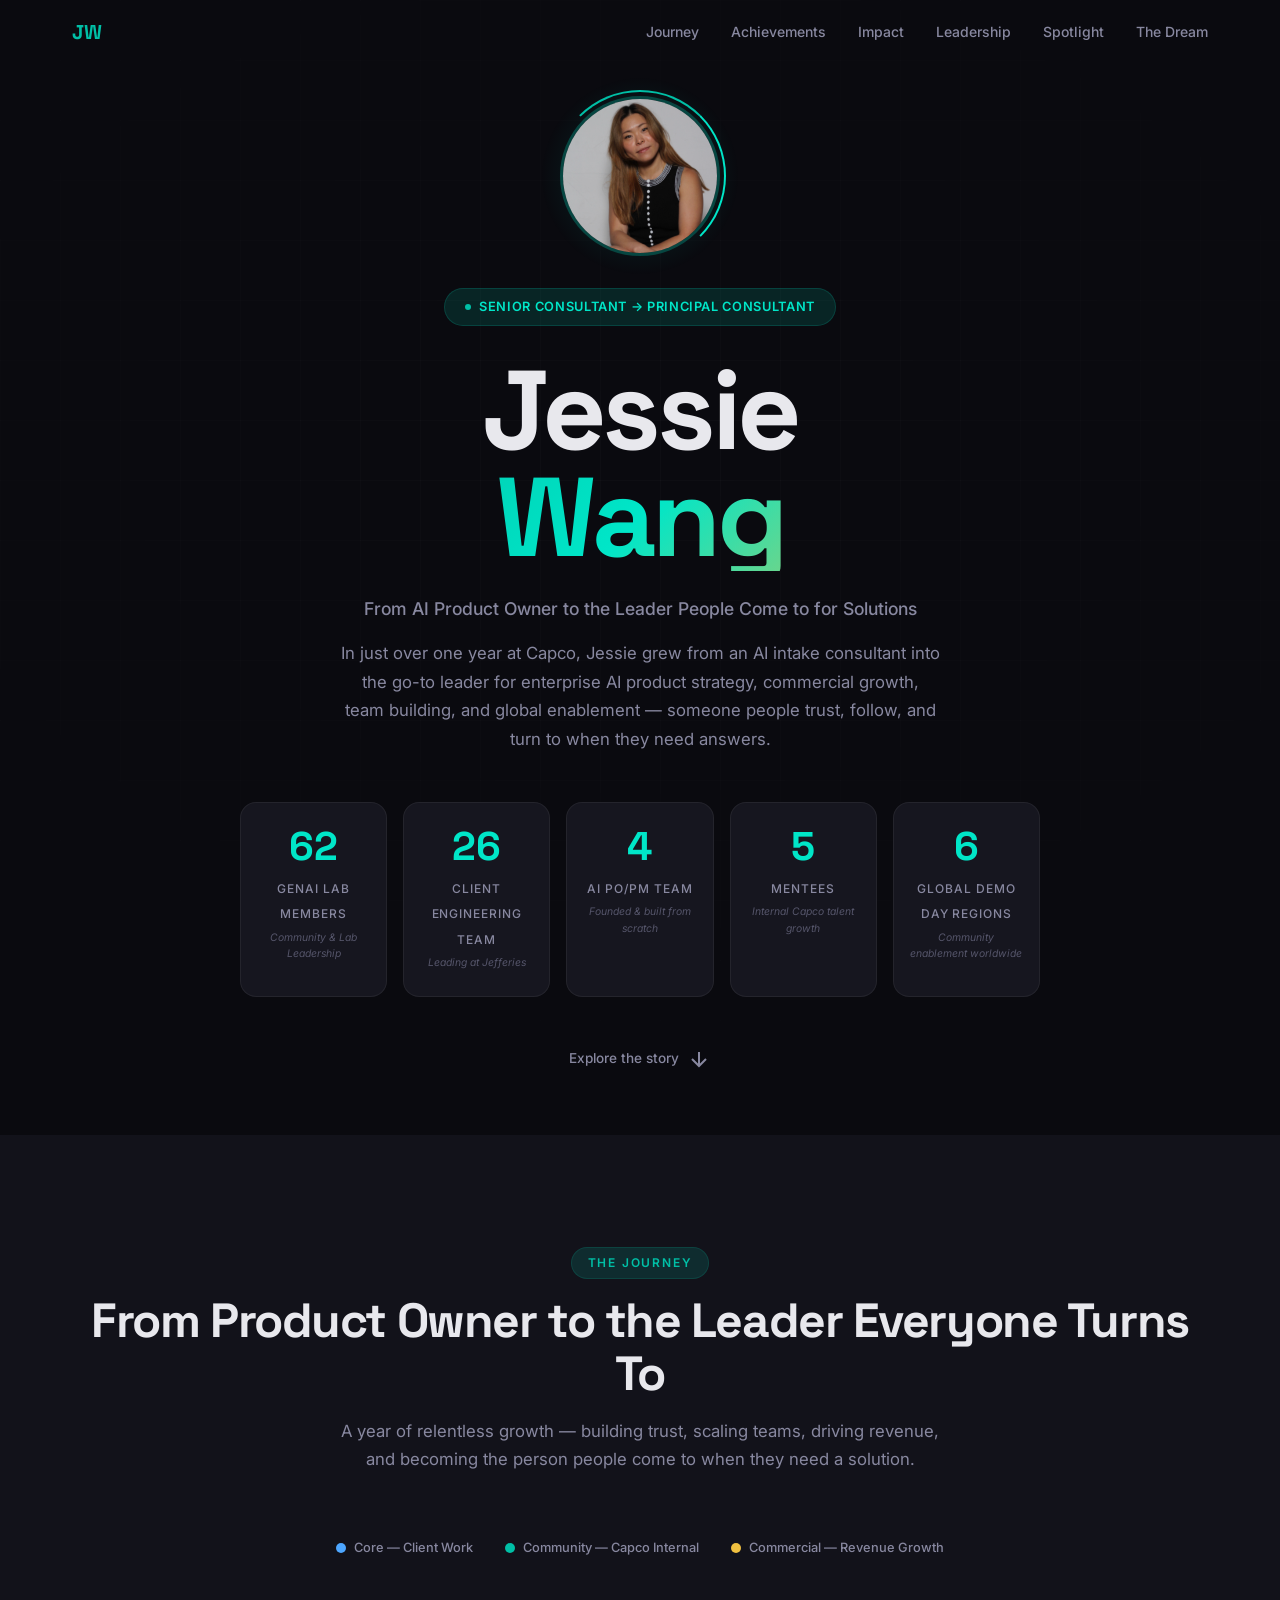
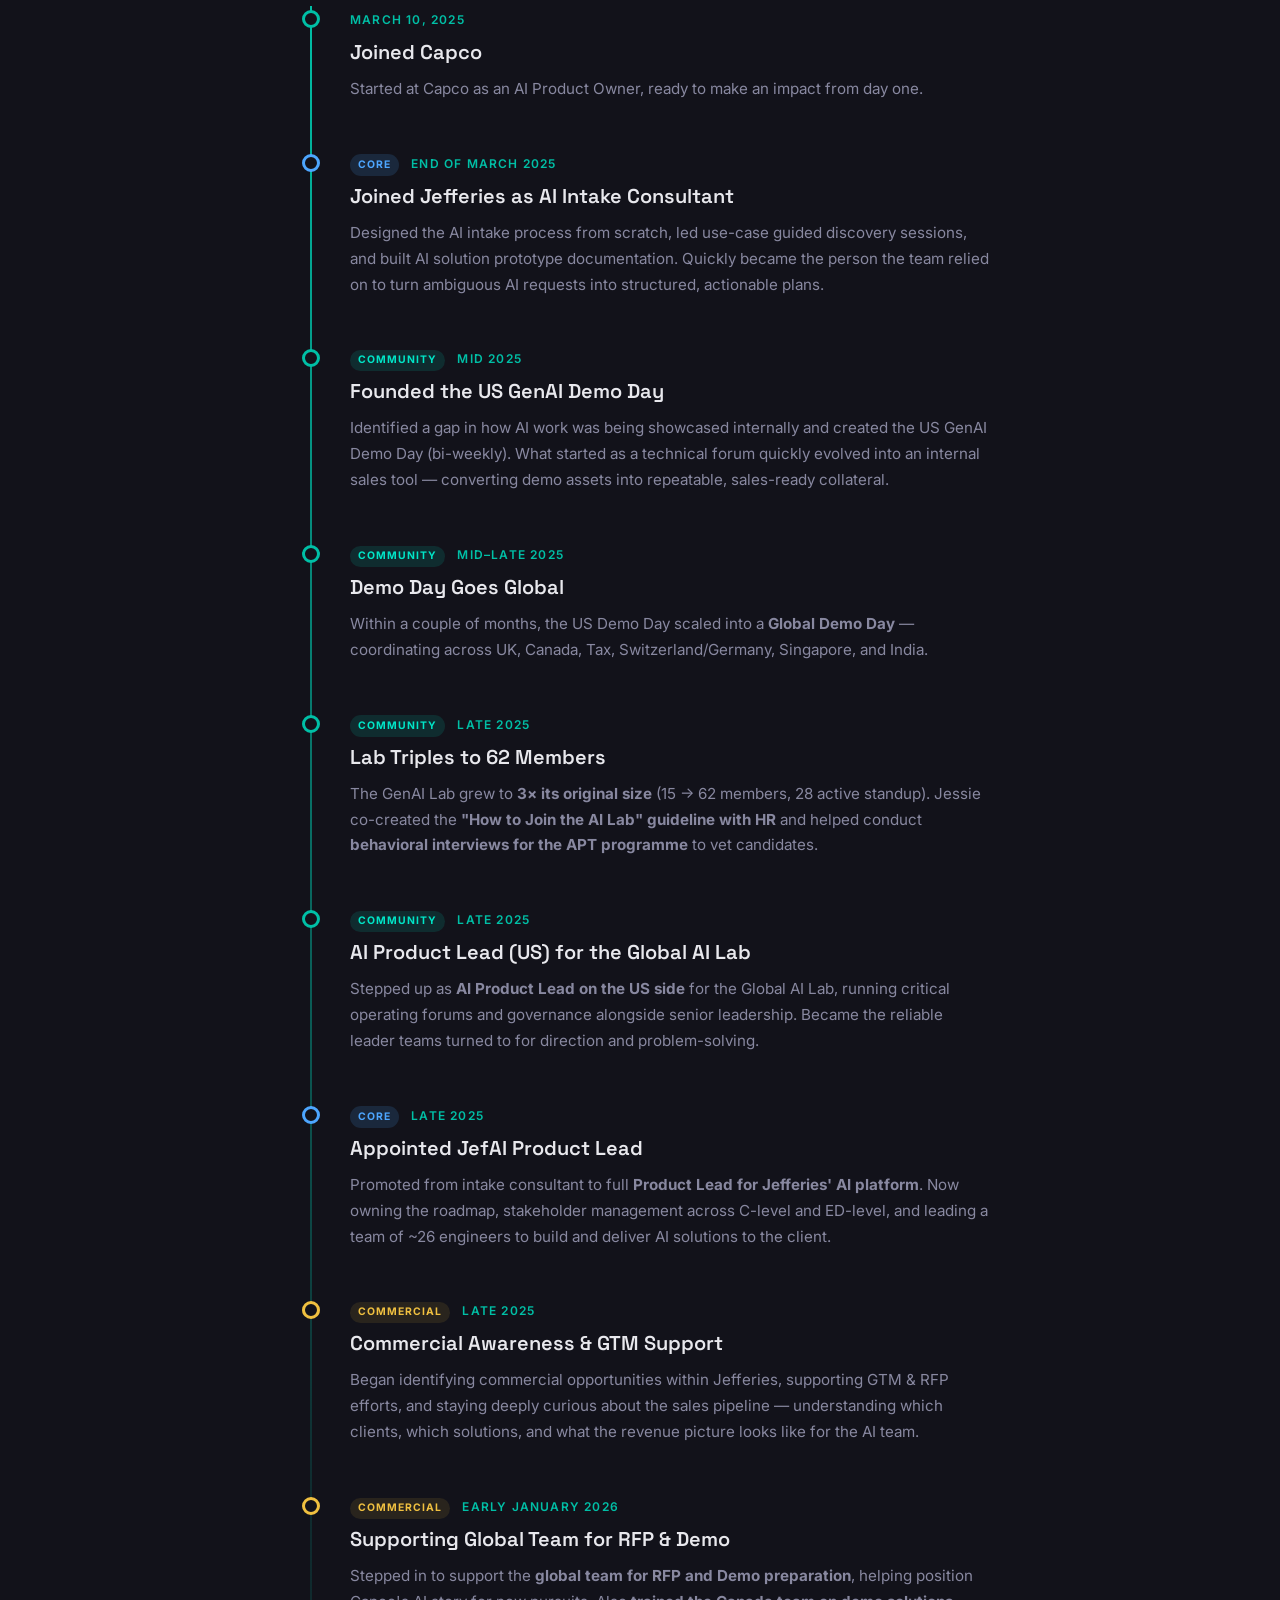
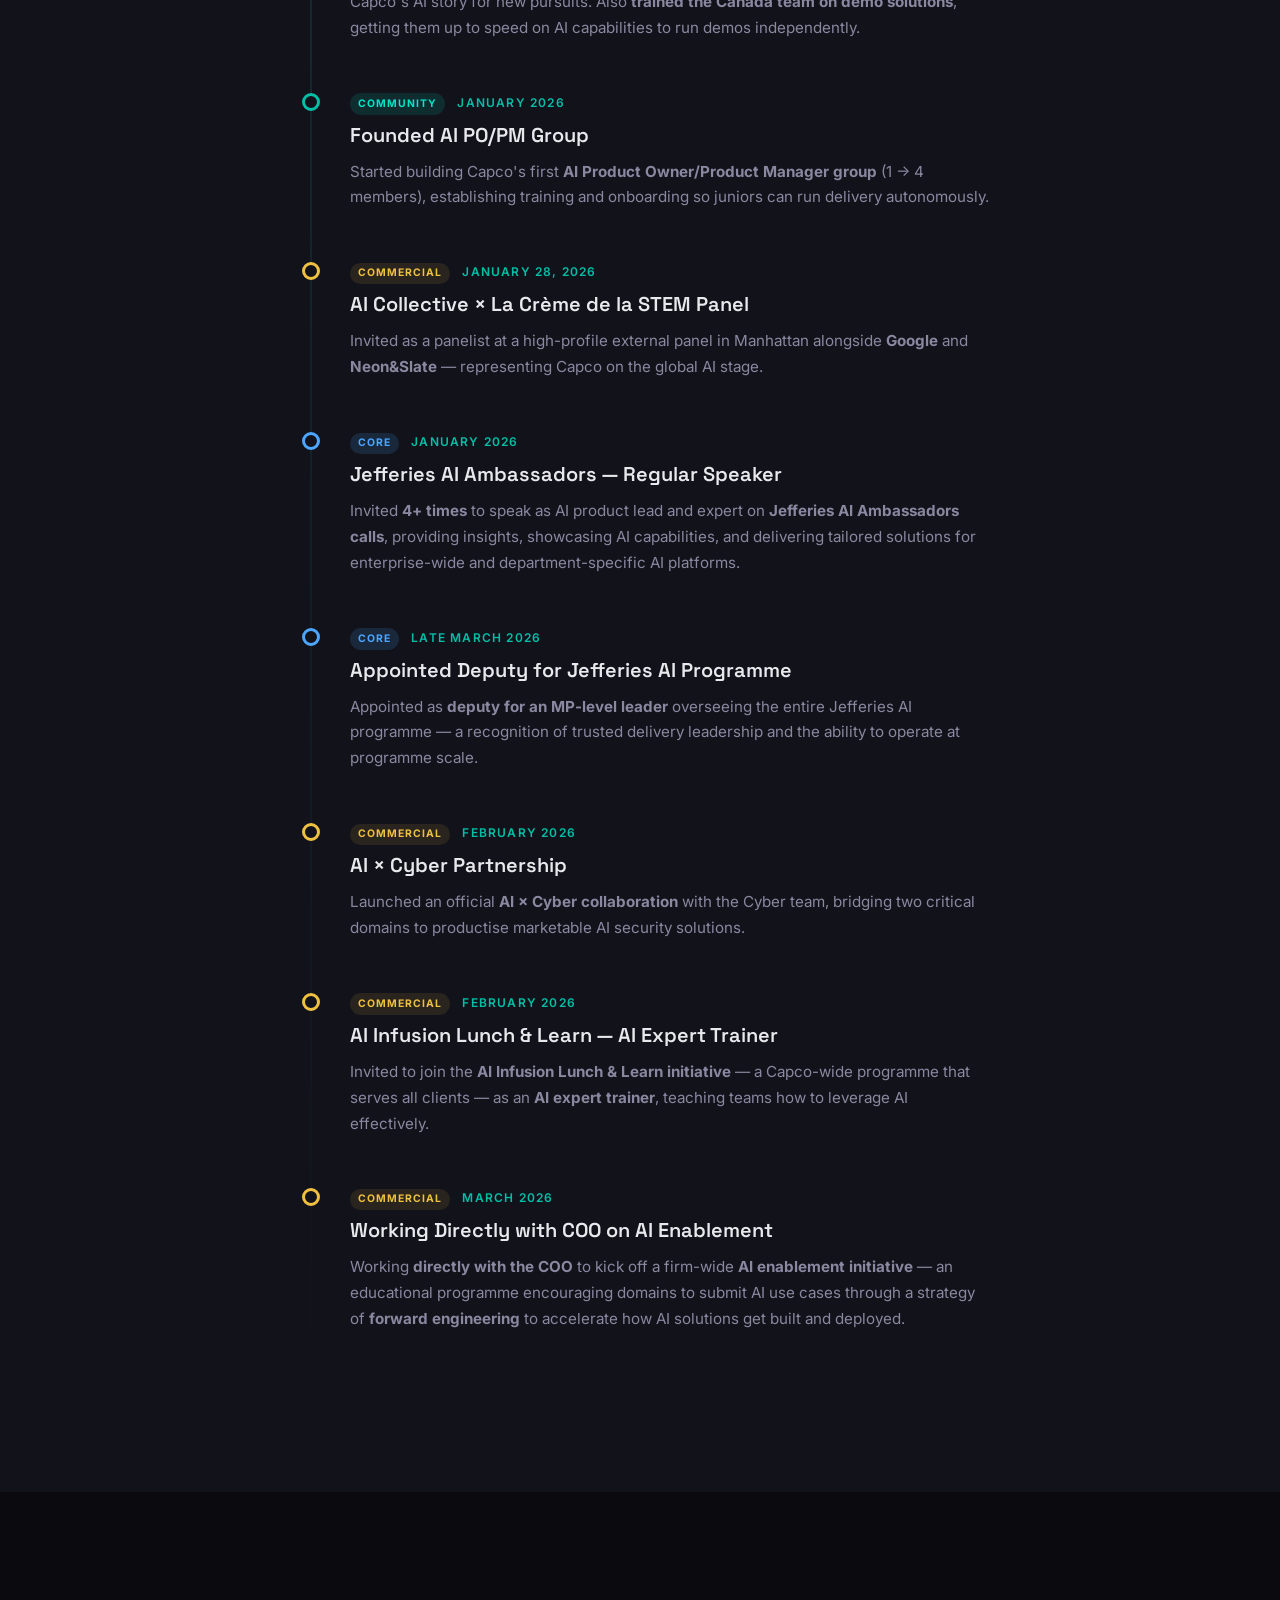
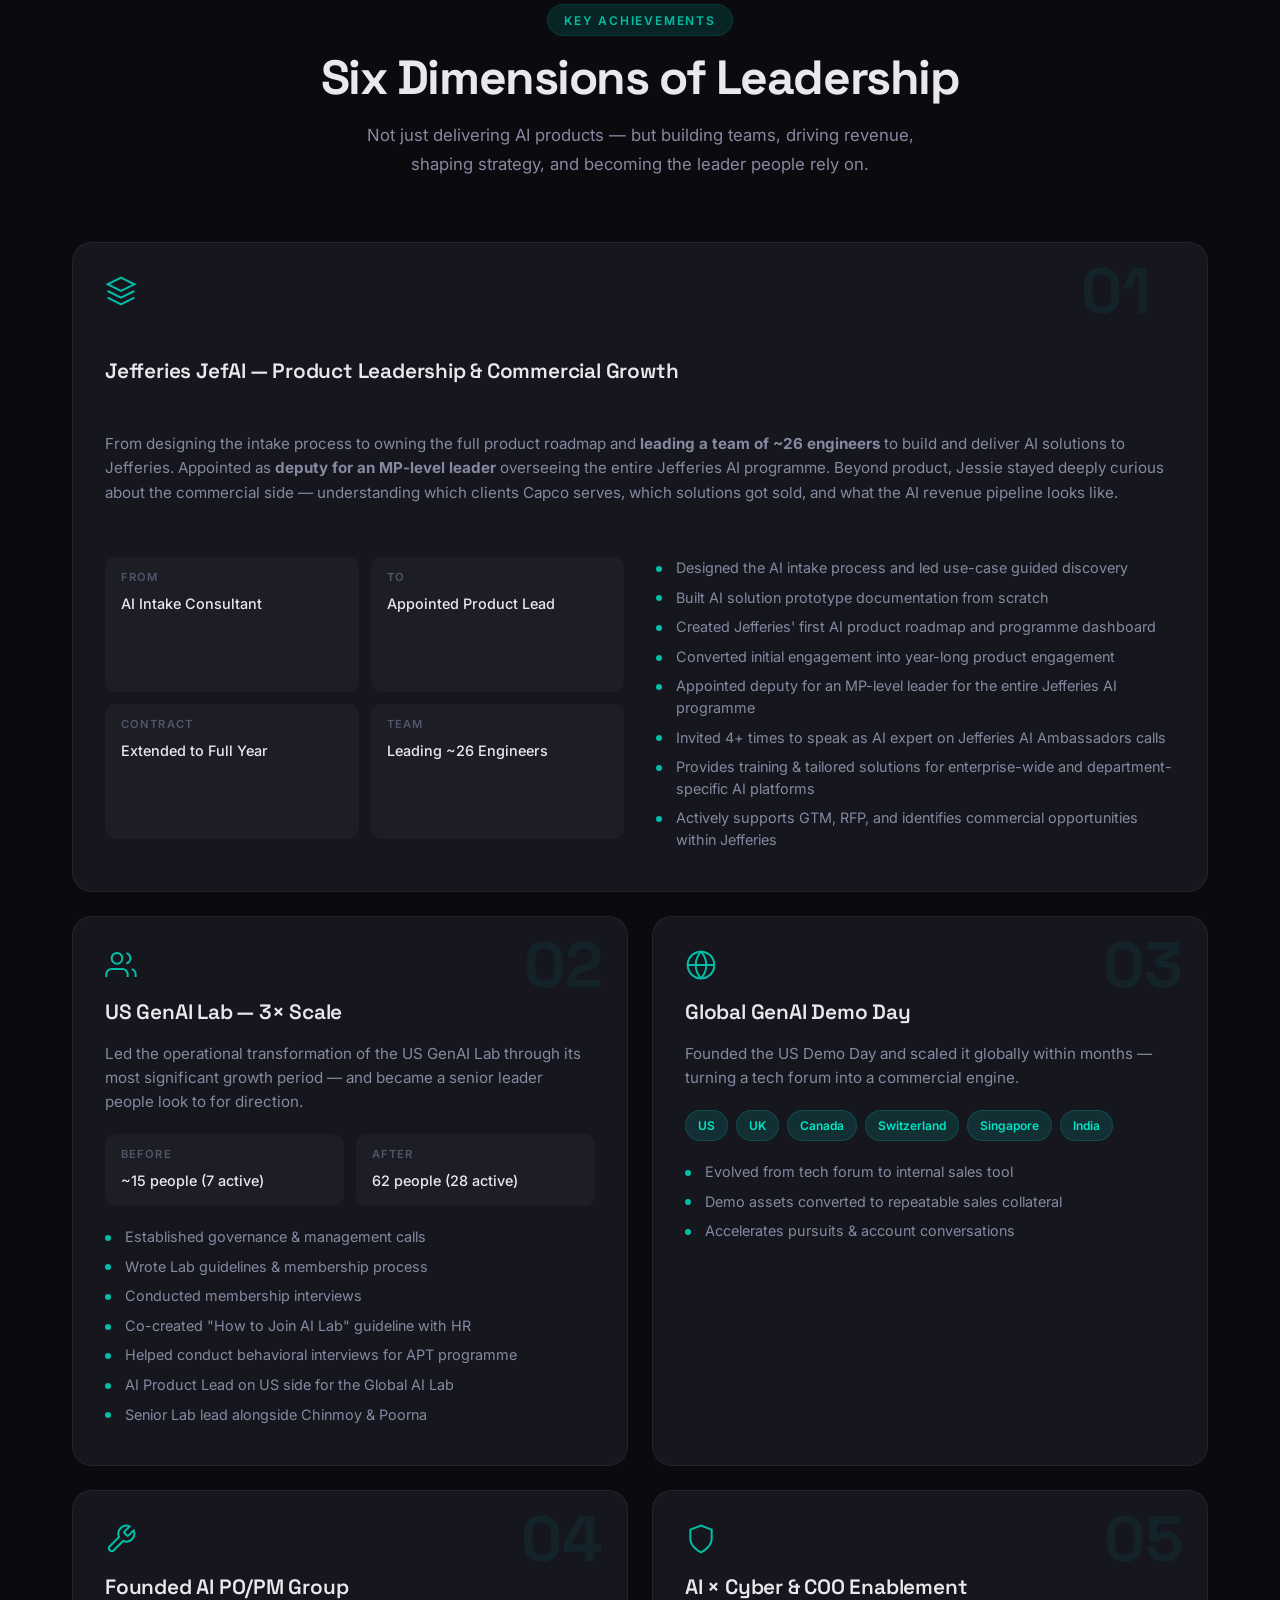
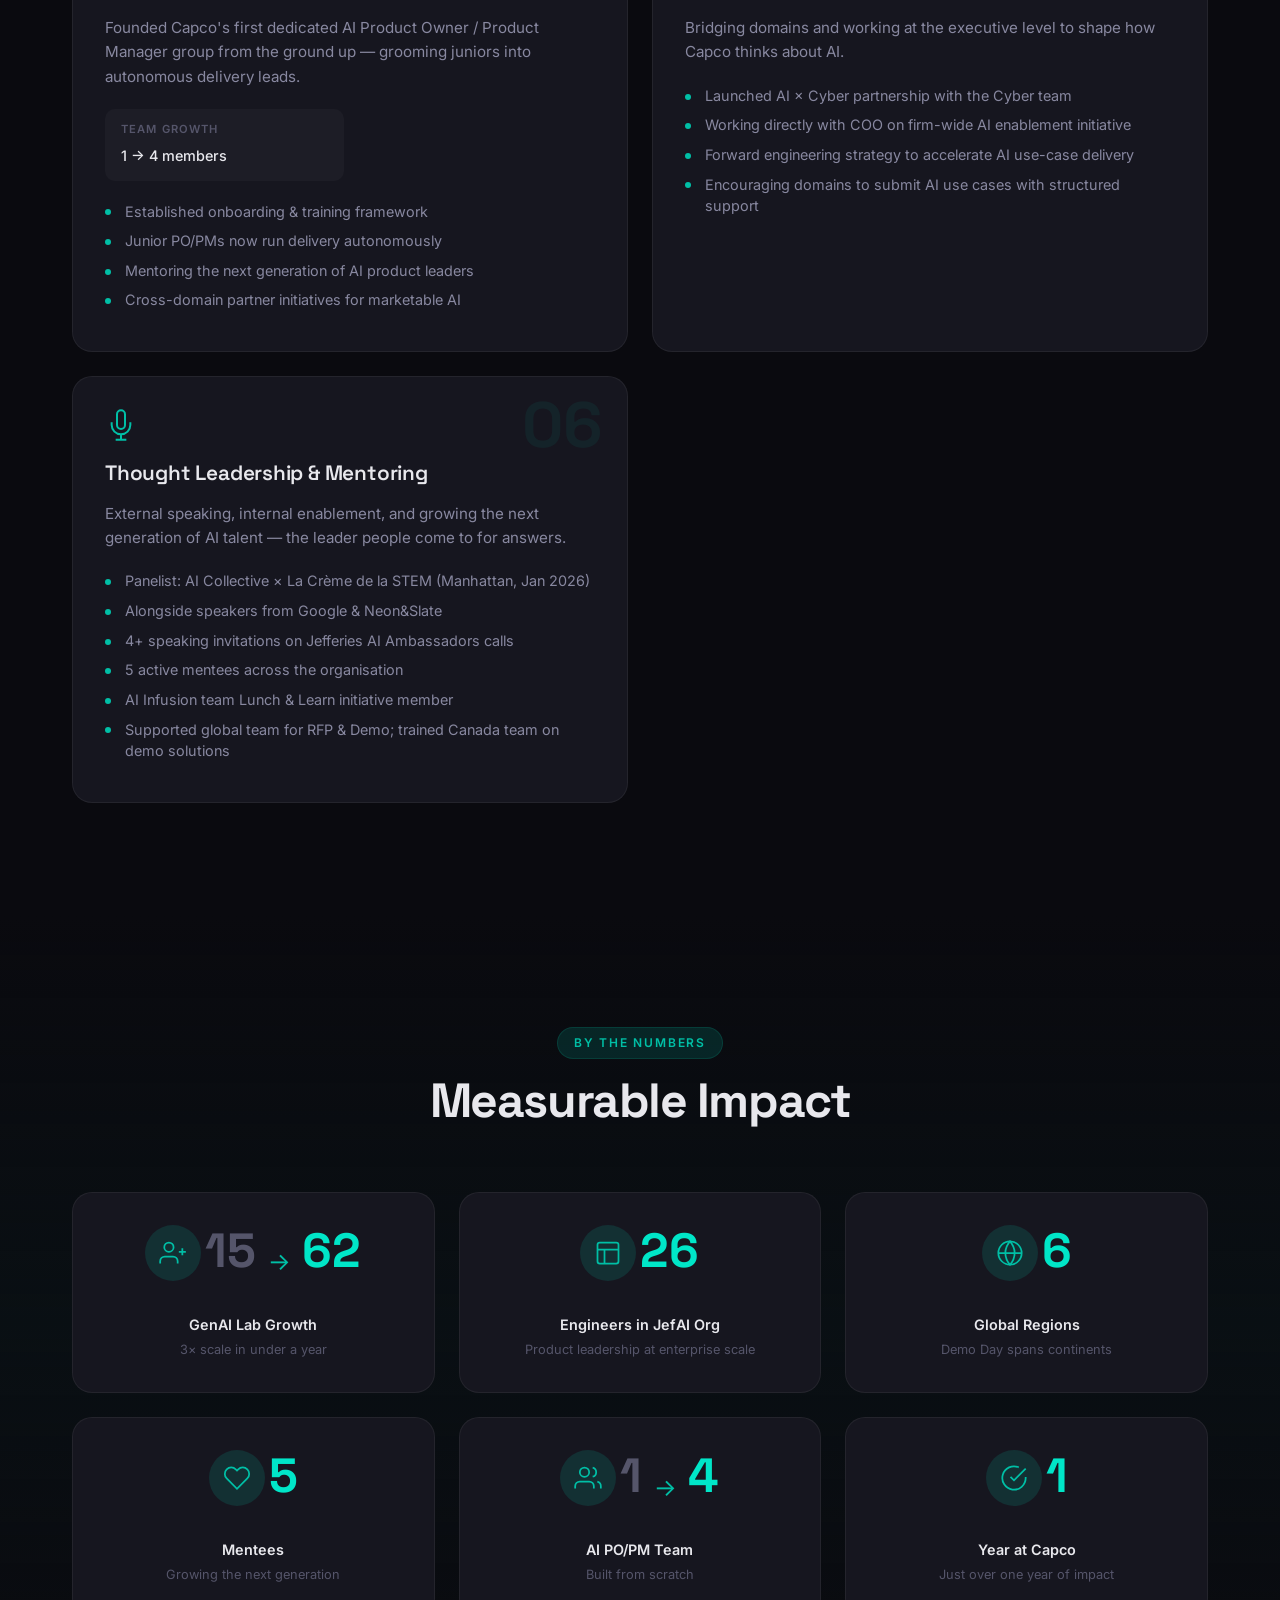
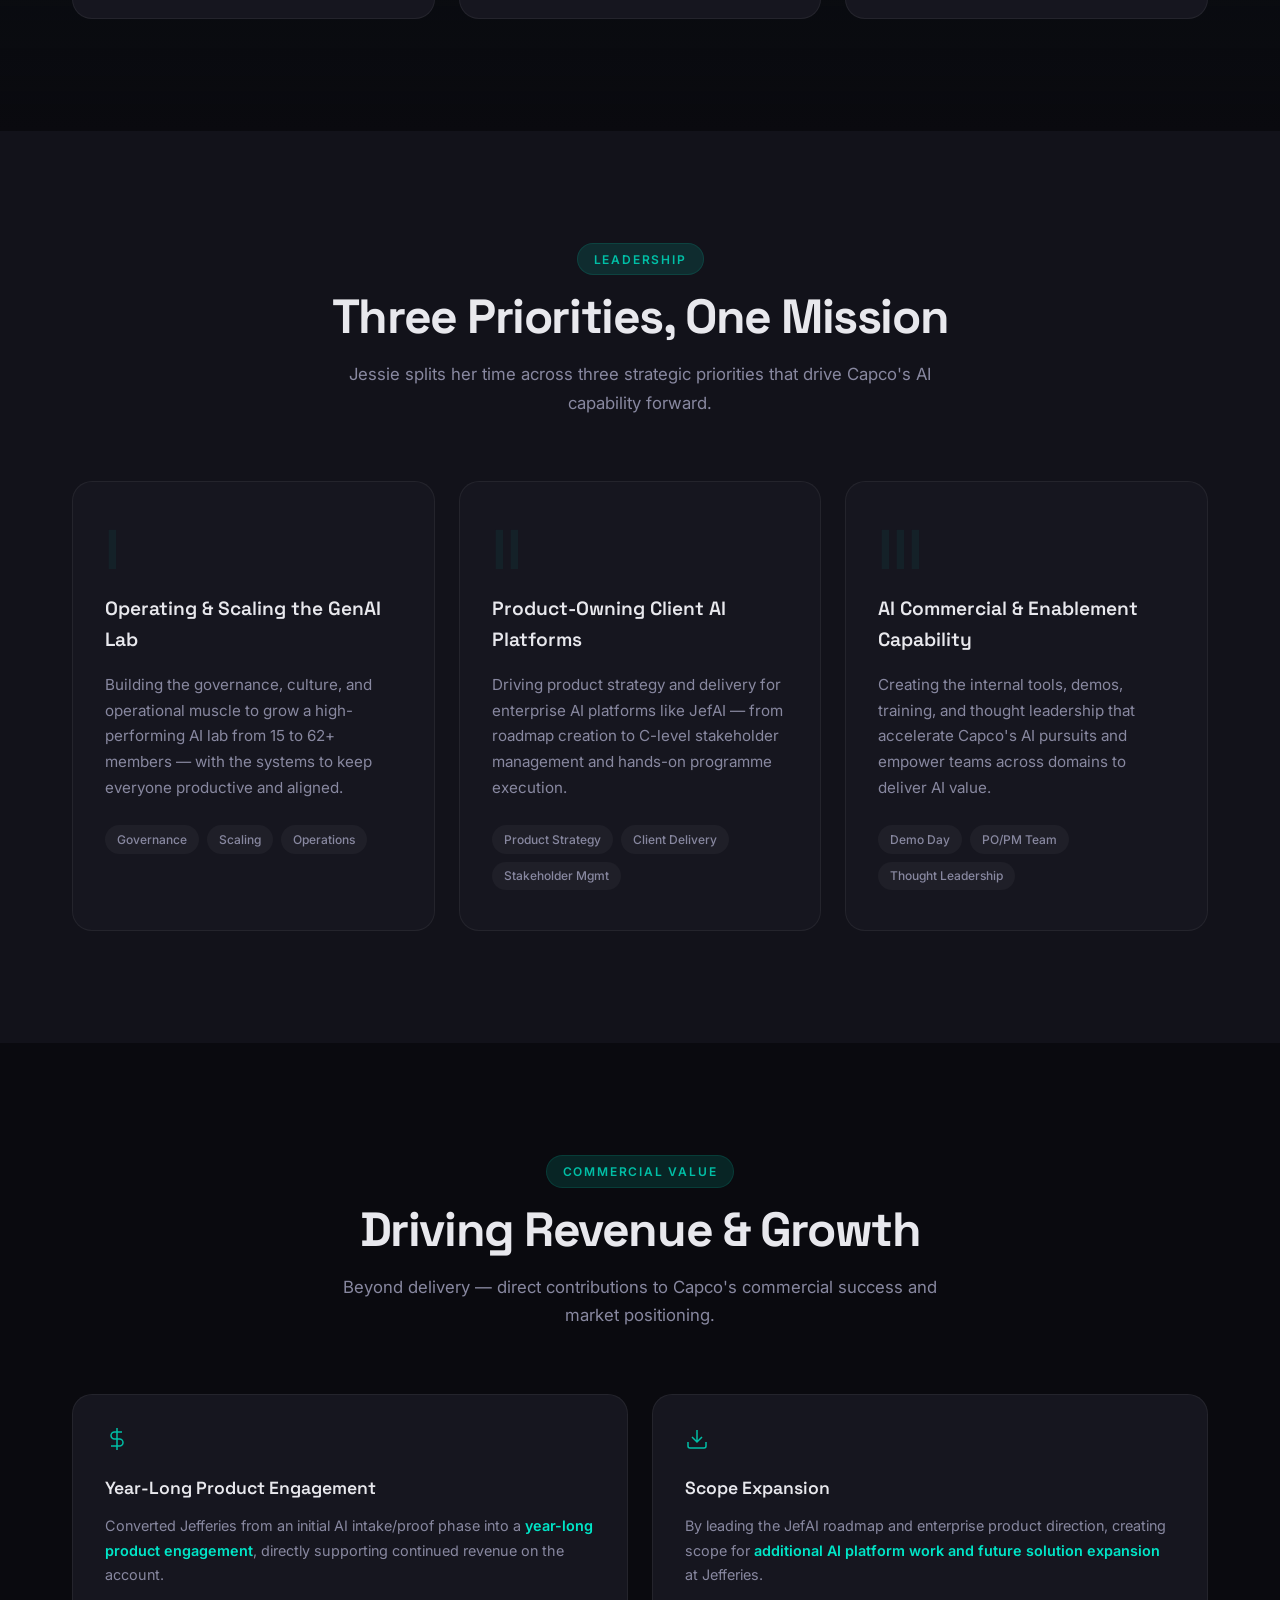
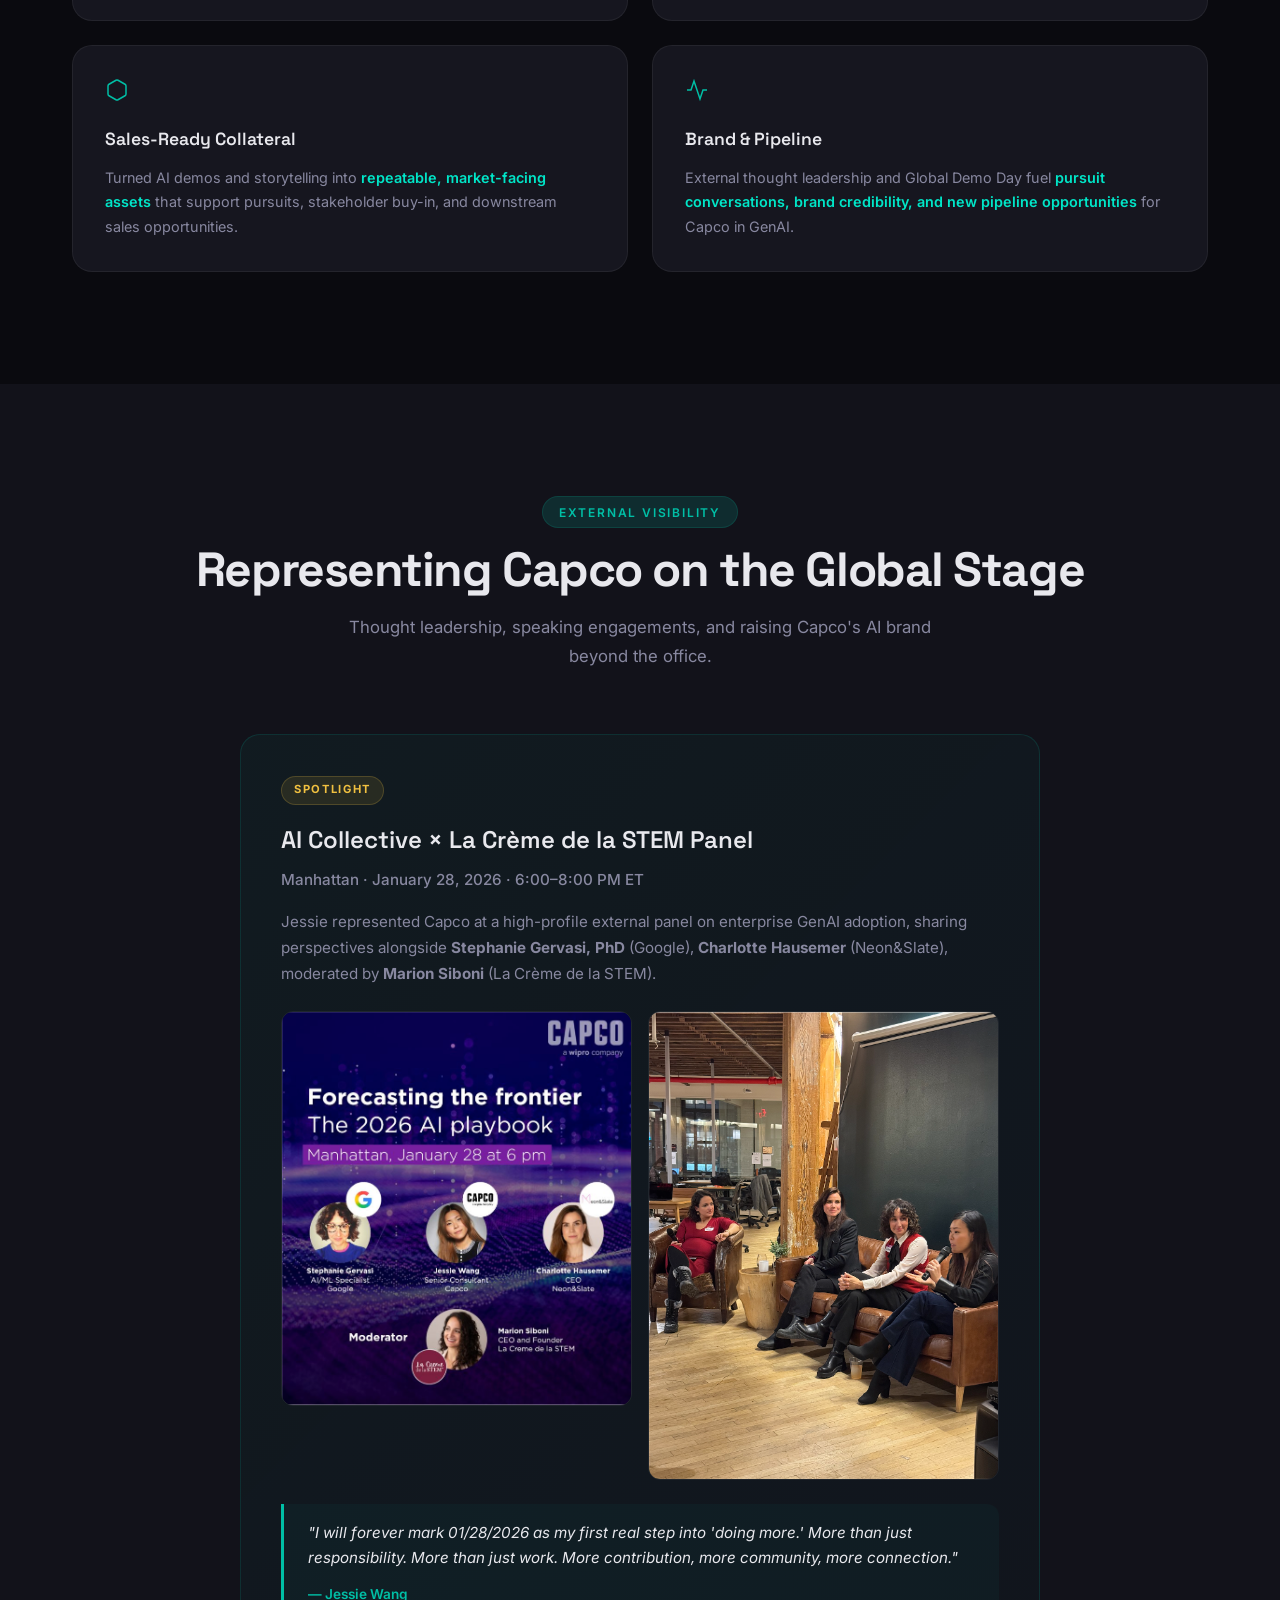
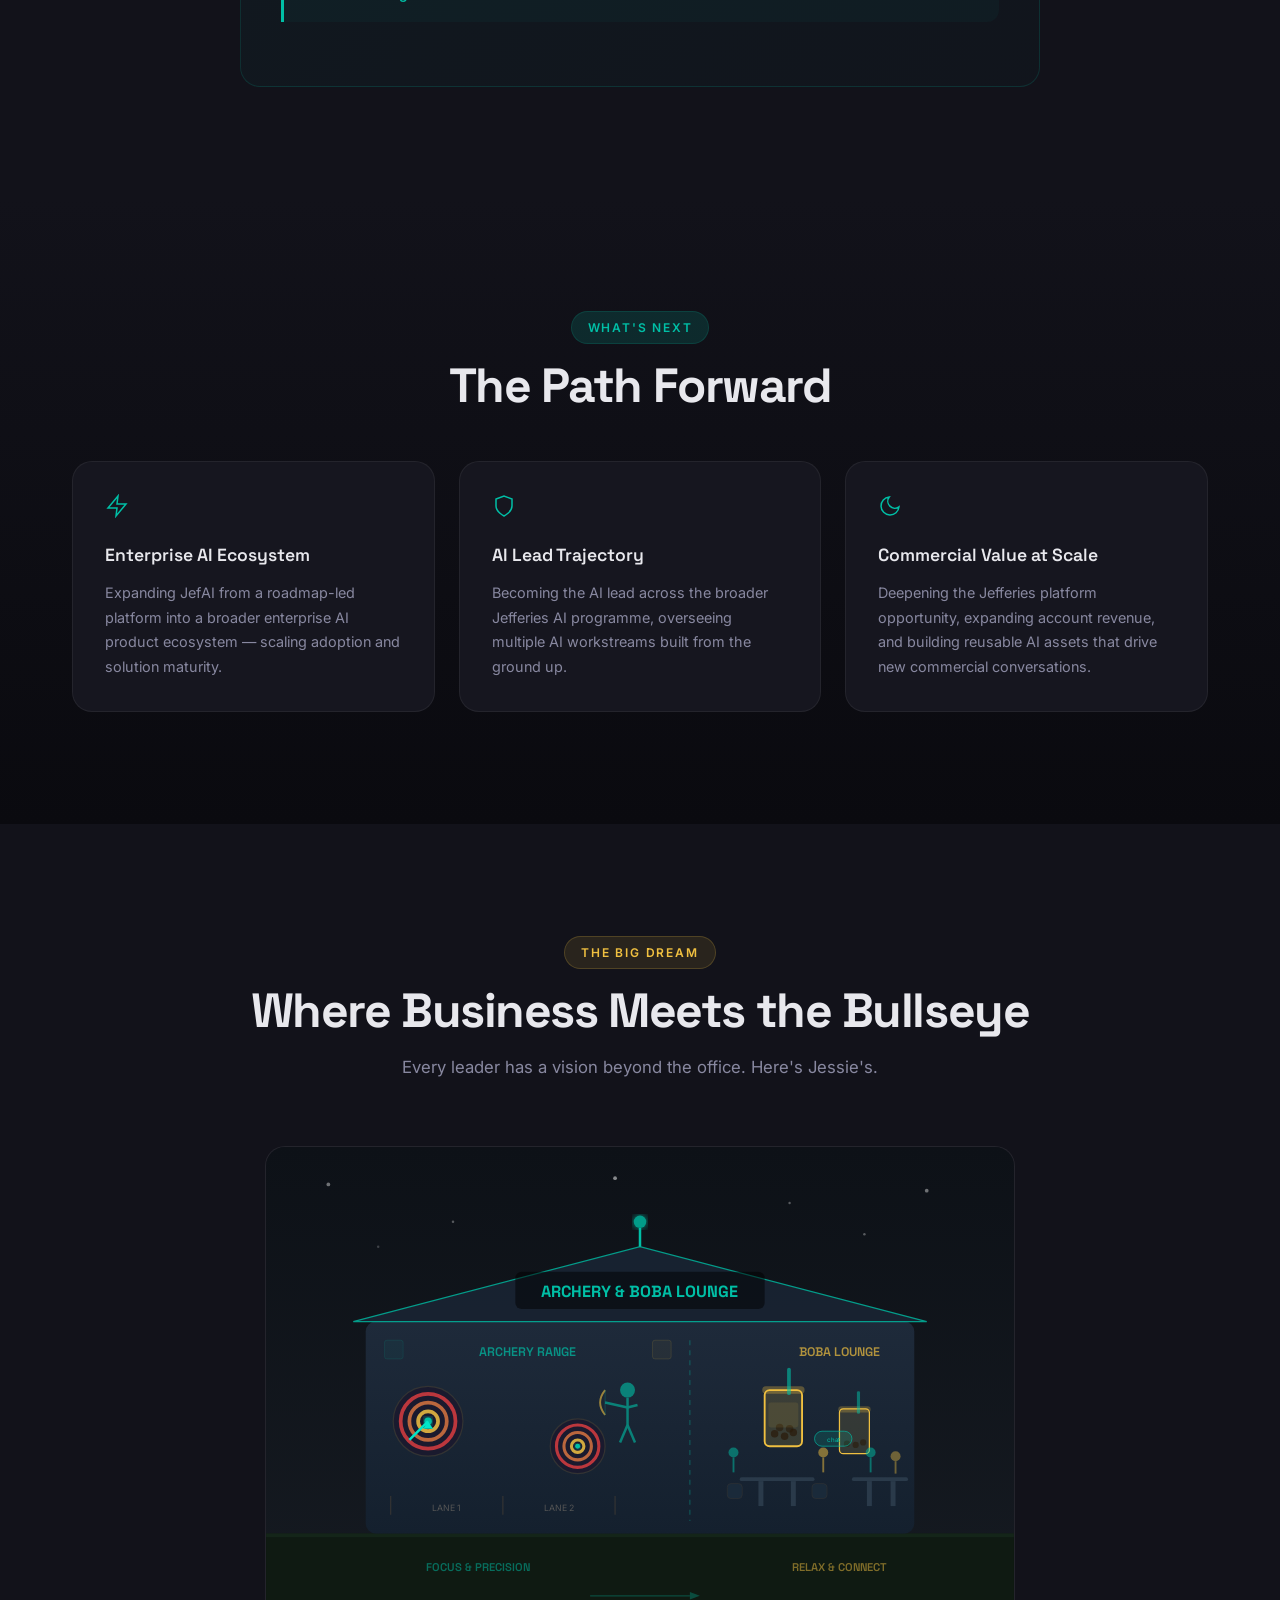
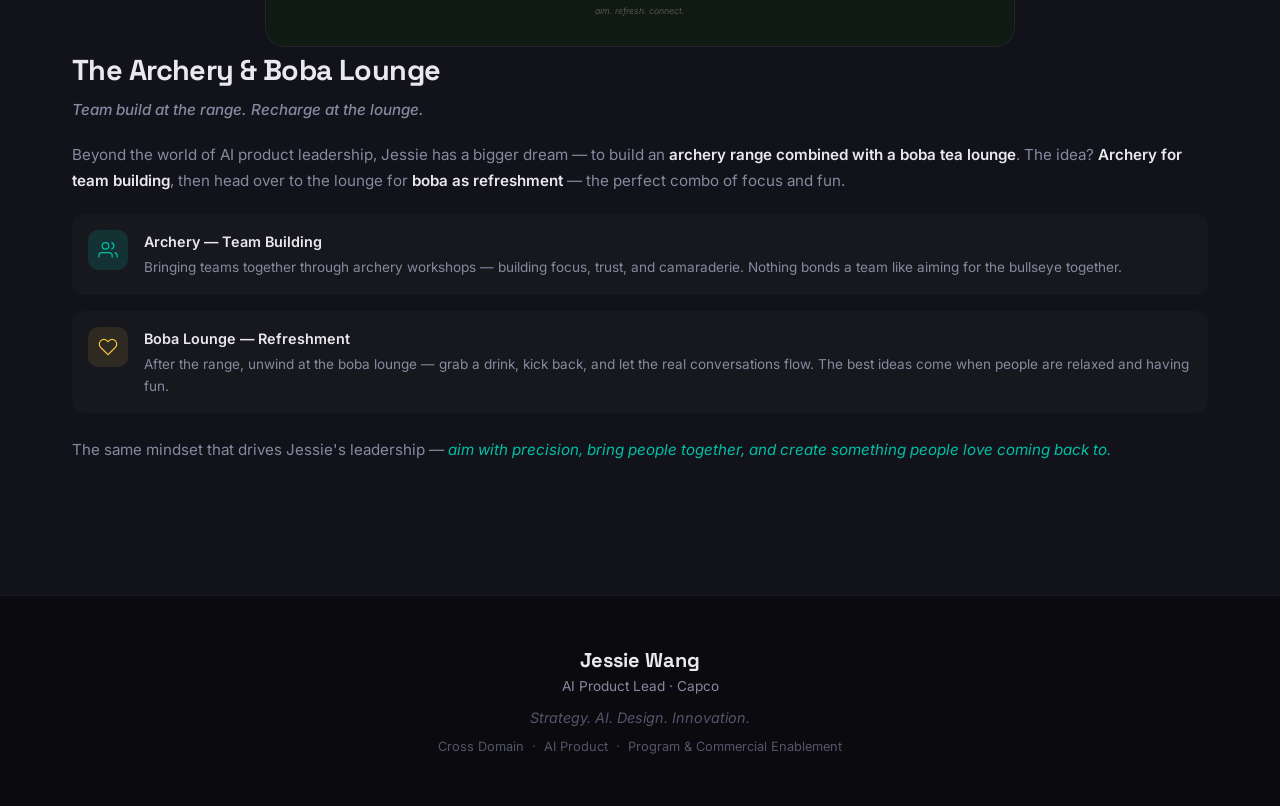
==== commit bf547d54: "Update Canada RFP entry to reflect global team support + Canada training https://claude.ai/code/sess" ====
--- a/index.html
+++ b/index.html
@@ -186,8 +186,8 @@
                     <div class="timeline-content">
                         <span class="timeline-category cat-commercial">Commercial</span>
                         <span class="timeline-date">Early January 2026</span>
-                        <h3>Supporting Canada Team for RFP &amp; Demo</h3>
-                        <p>Stepped in to support the <strong>Canada team for RFP and Demo preparation</strong>, getting them up to speed on AI capabilities and helping position Capco's AI story for new pursuits.</p>
+                        <h3>Supporting Global Team for RFP &amp; Demo</h3>
+                        <p>Stepped in to support the <strong>global team for RFP and Demo preparation</strong>, helping position Capco's AI story for new pursuits. Also <strong>trained the Canada team on demo solutions</strong>, getting them up to speed on AI capabilities to run demos independently.</p>
                     </div>
                 </div>
 
@@ -415,7 +415,7 @@
                         <li>4+ speaking invitations on Jefferies AI Ambassadors calls</li>
                         <li>5 active mentees across the organisation</li>
                         <li>AI Infusion team Lunch &amp; Learn initiative member</li>
-                        <li>Supported Canada team for RFP &amp; Demo preparation</li>
+                        <li>Supported global team for RFP &amp; Demo; trained Canada team on demo solutions</li>
                     </ul>
                 </div>
             </div>
--- a/styles.css
+++ b/styles.css
@@ -1030,8 +1030,10 @@
 }
 .dream-layout {
     display: grid;
-    grid-template-columns: 1fr 1fr;
-    gap: 3rem;
+    grid-template-columns: 1fr;
+    gap: 2.5rem;
+    max-width: 750px;
+    margin: 0 auto;
     align-items: center;
     opacity: 0;
     transform: translateY(20px);
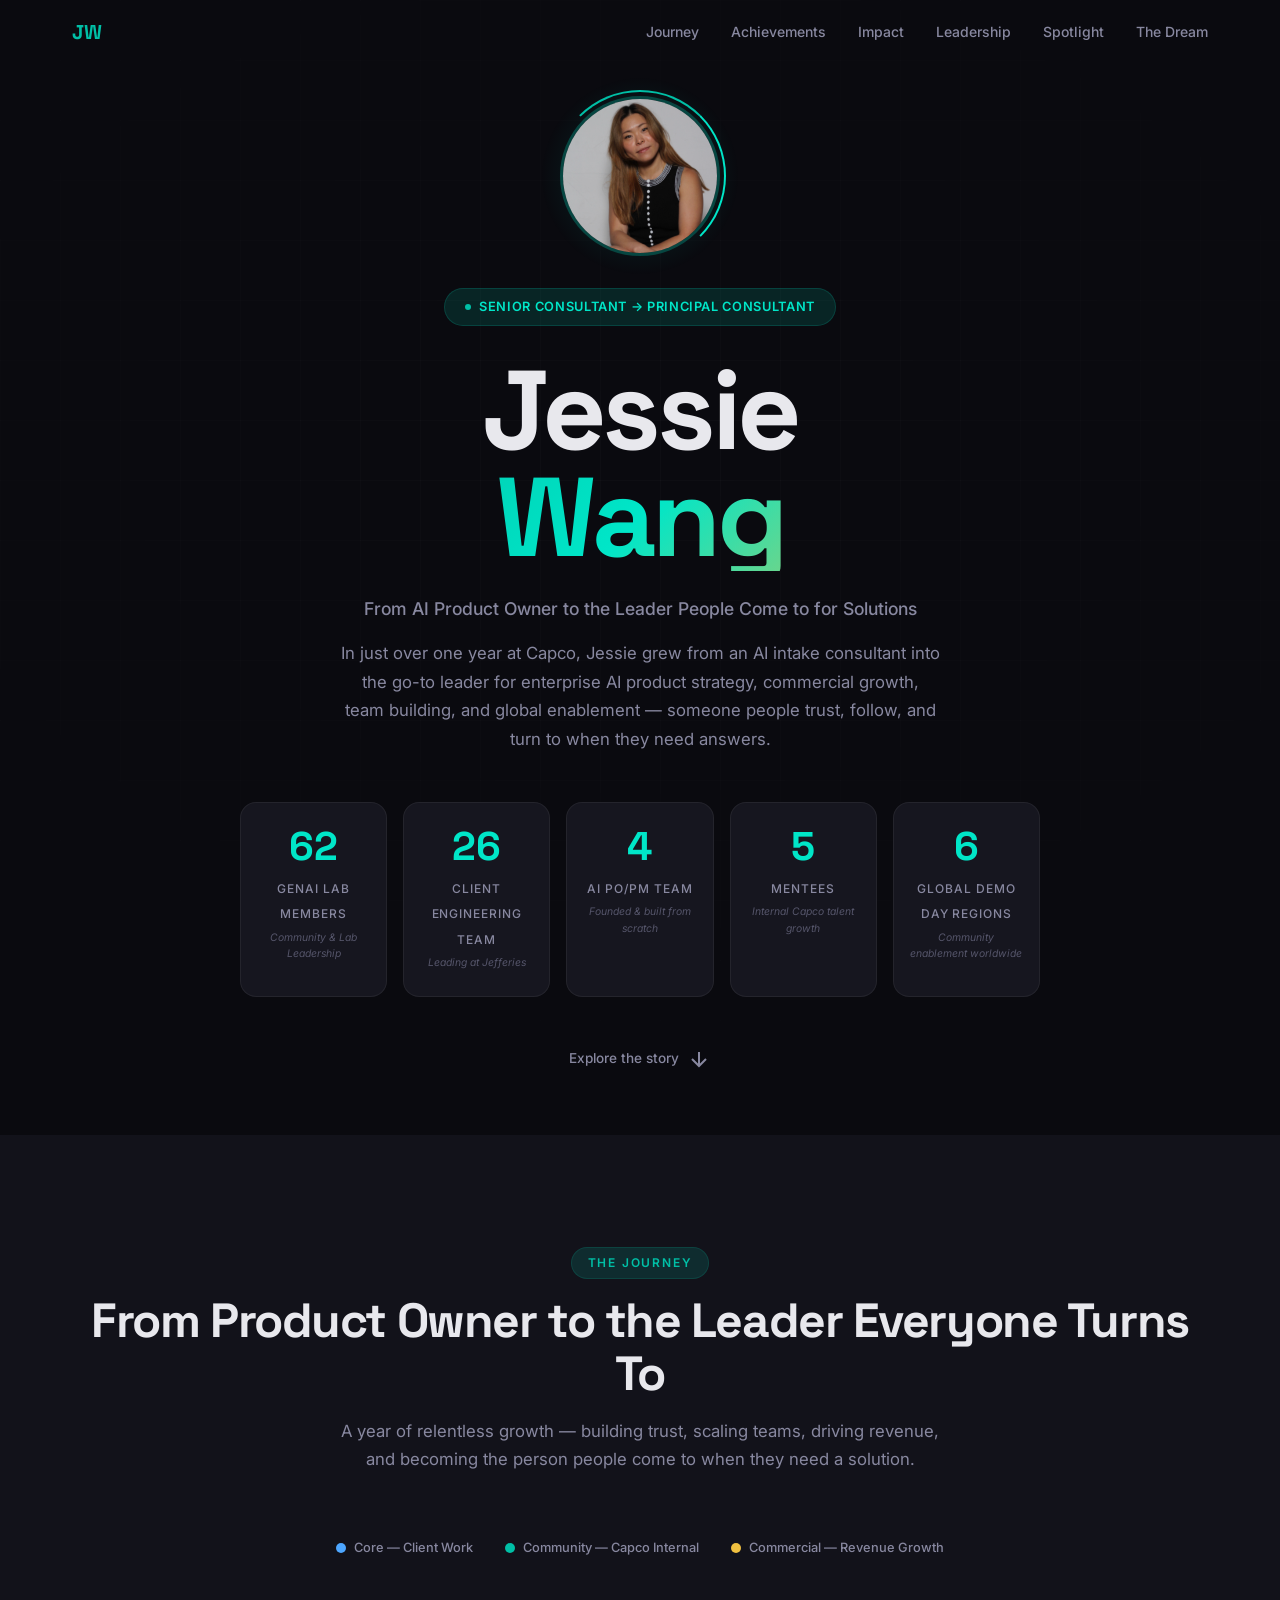
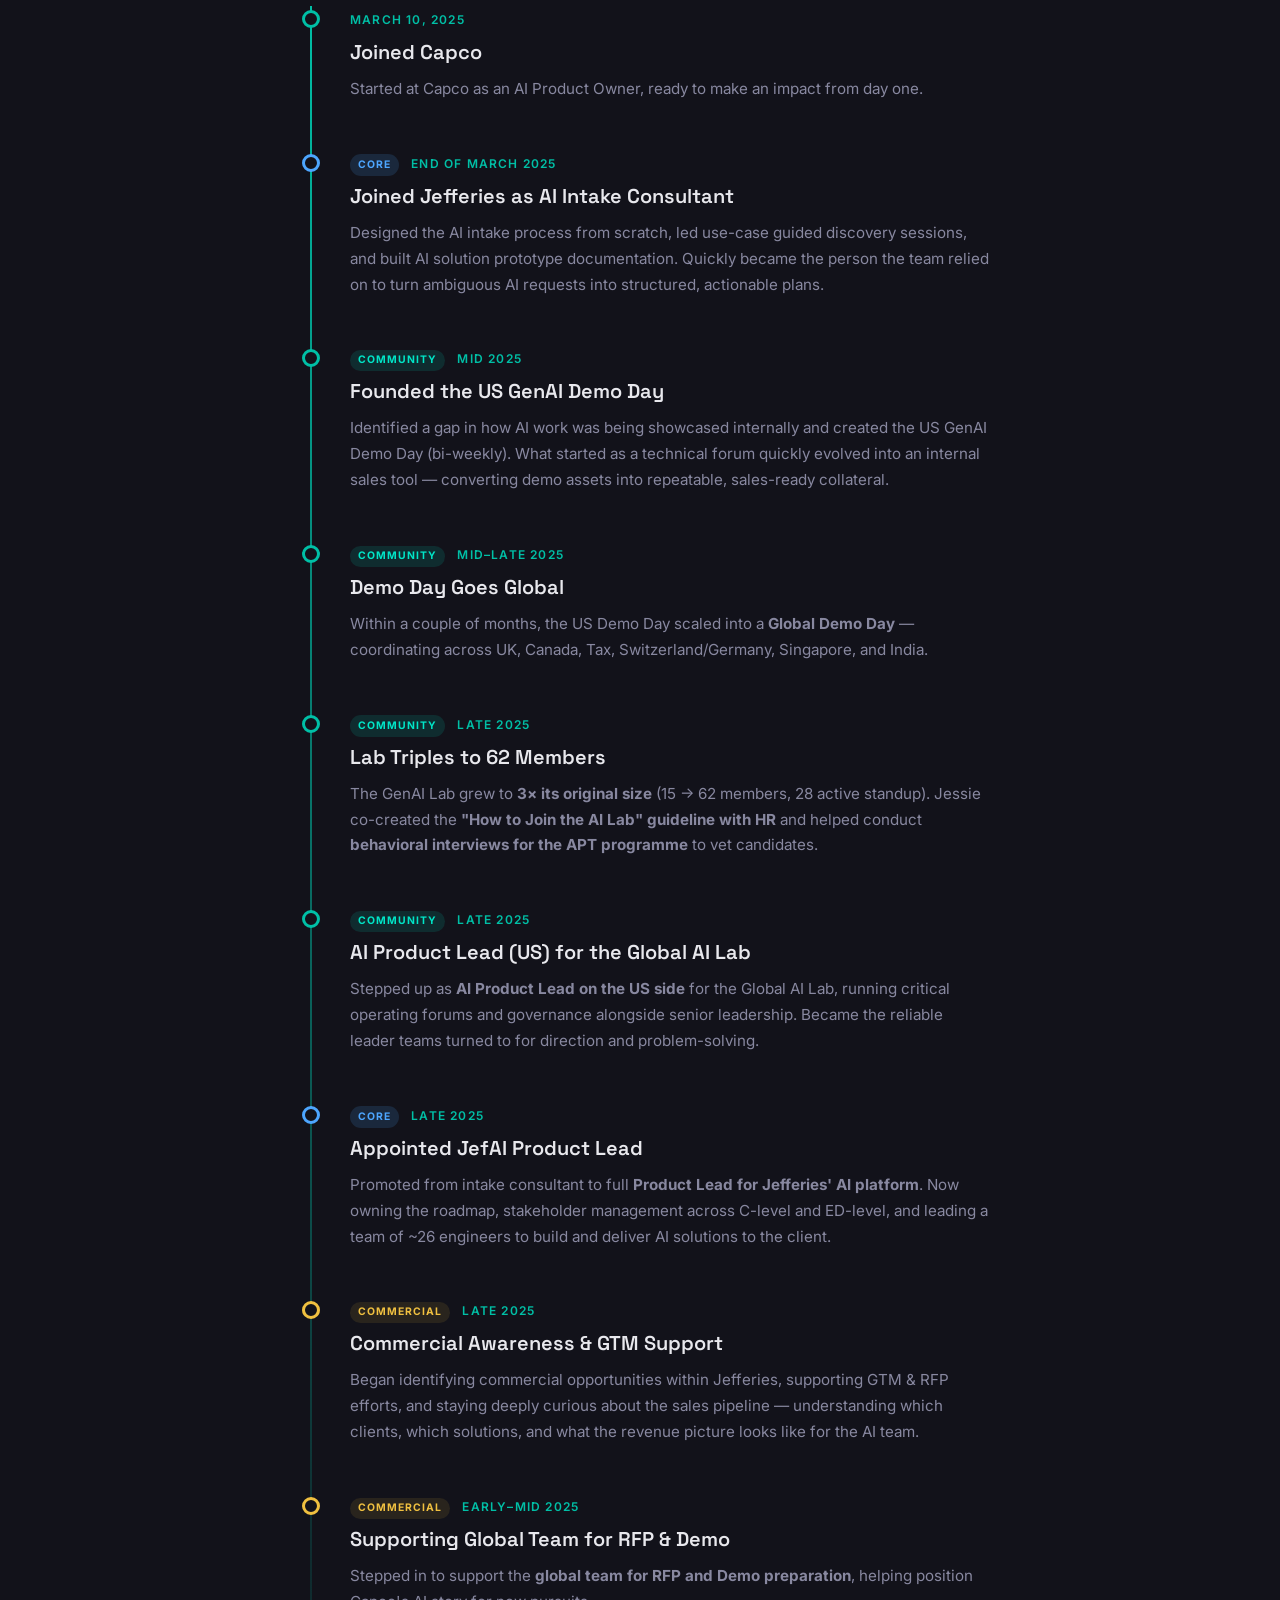
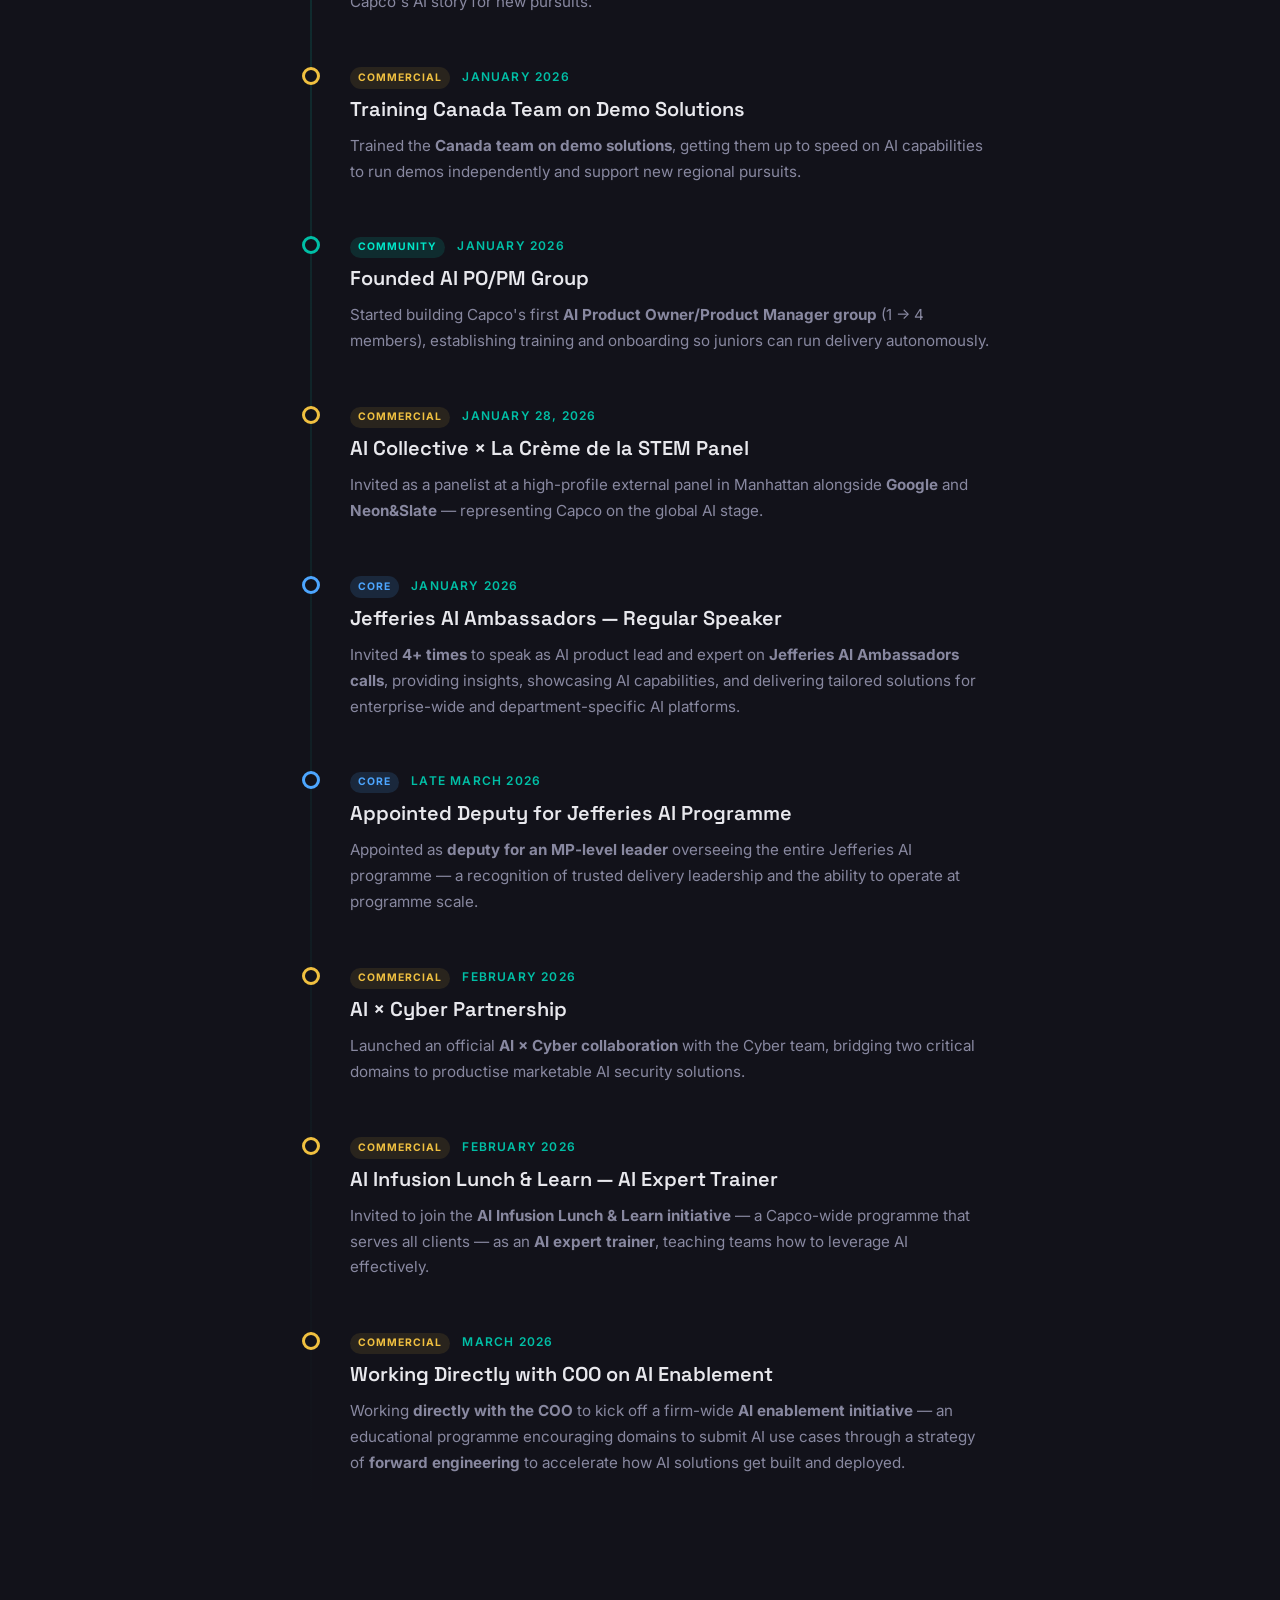
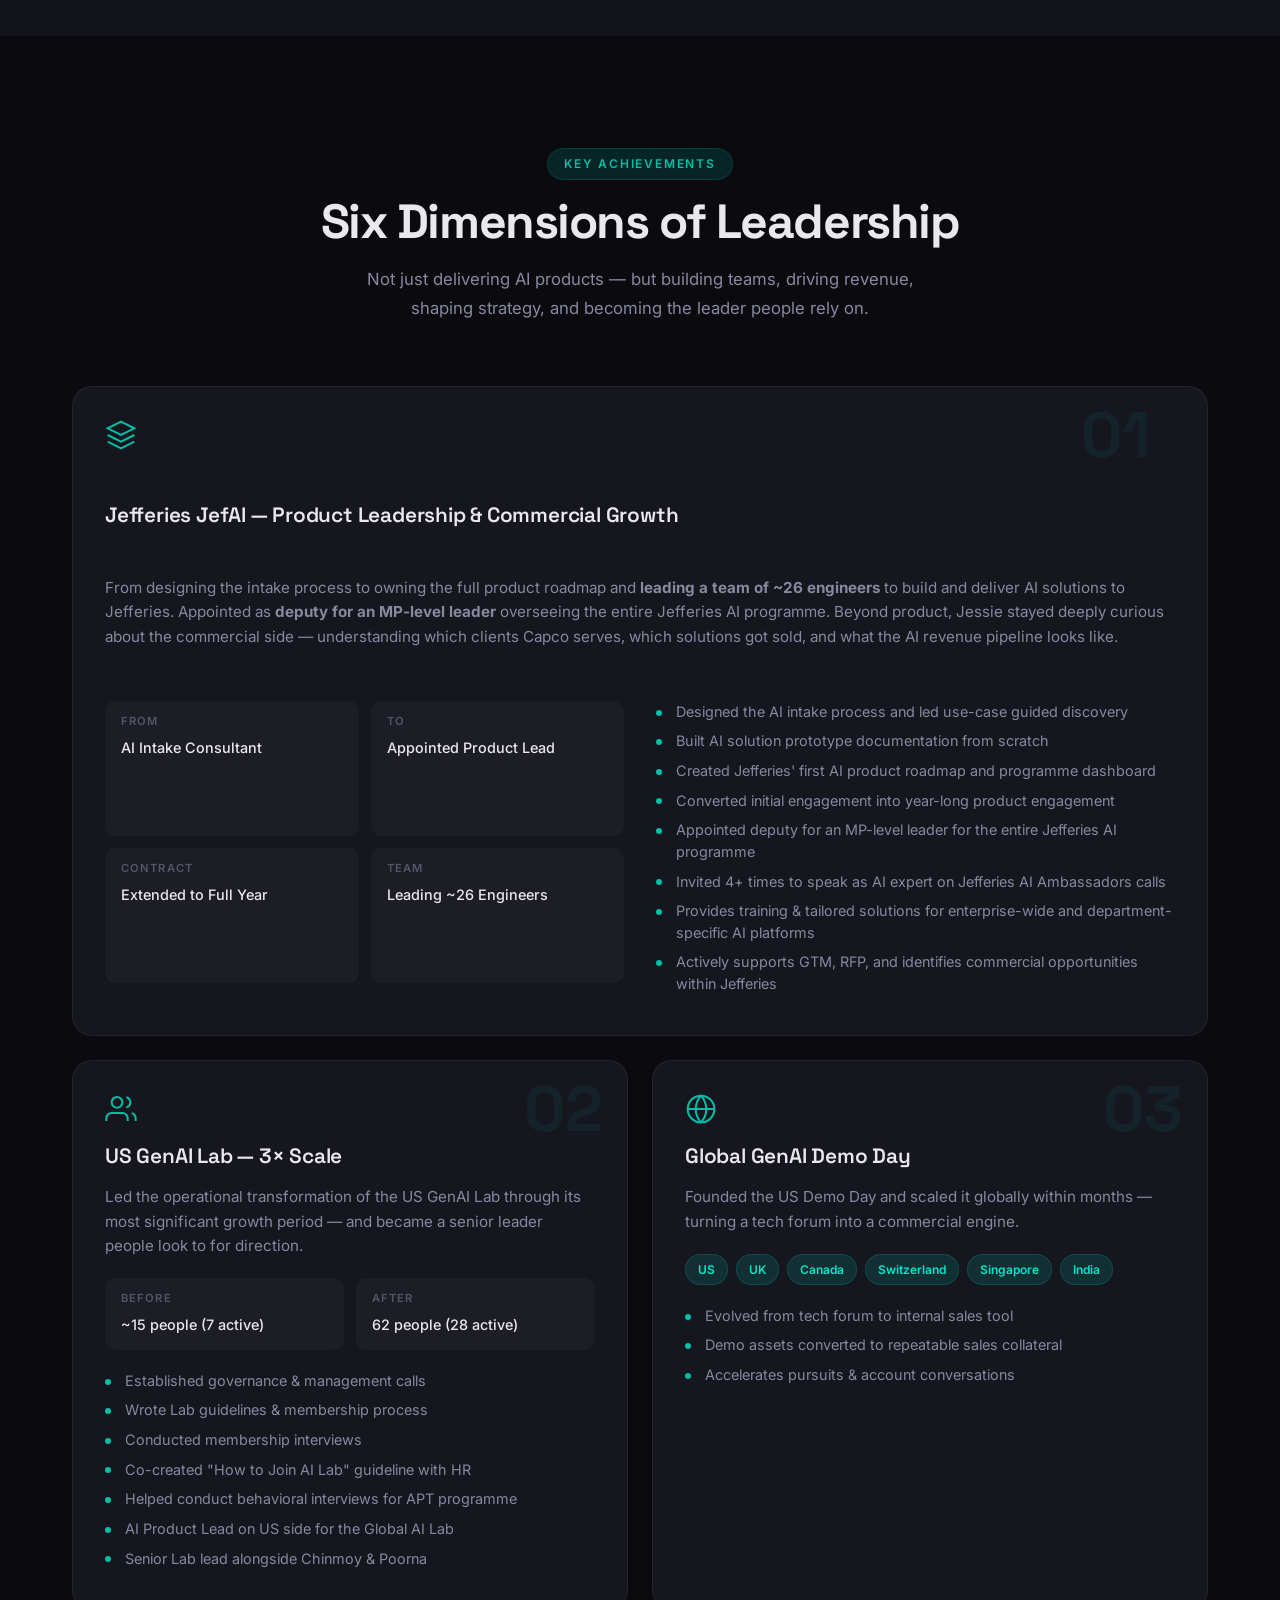
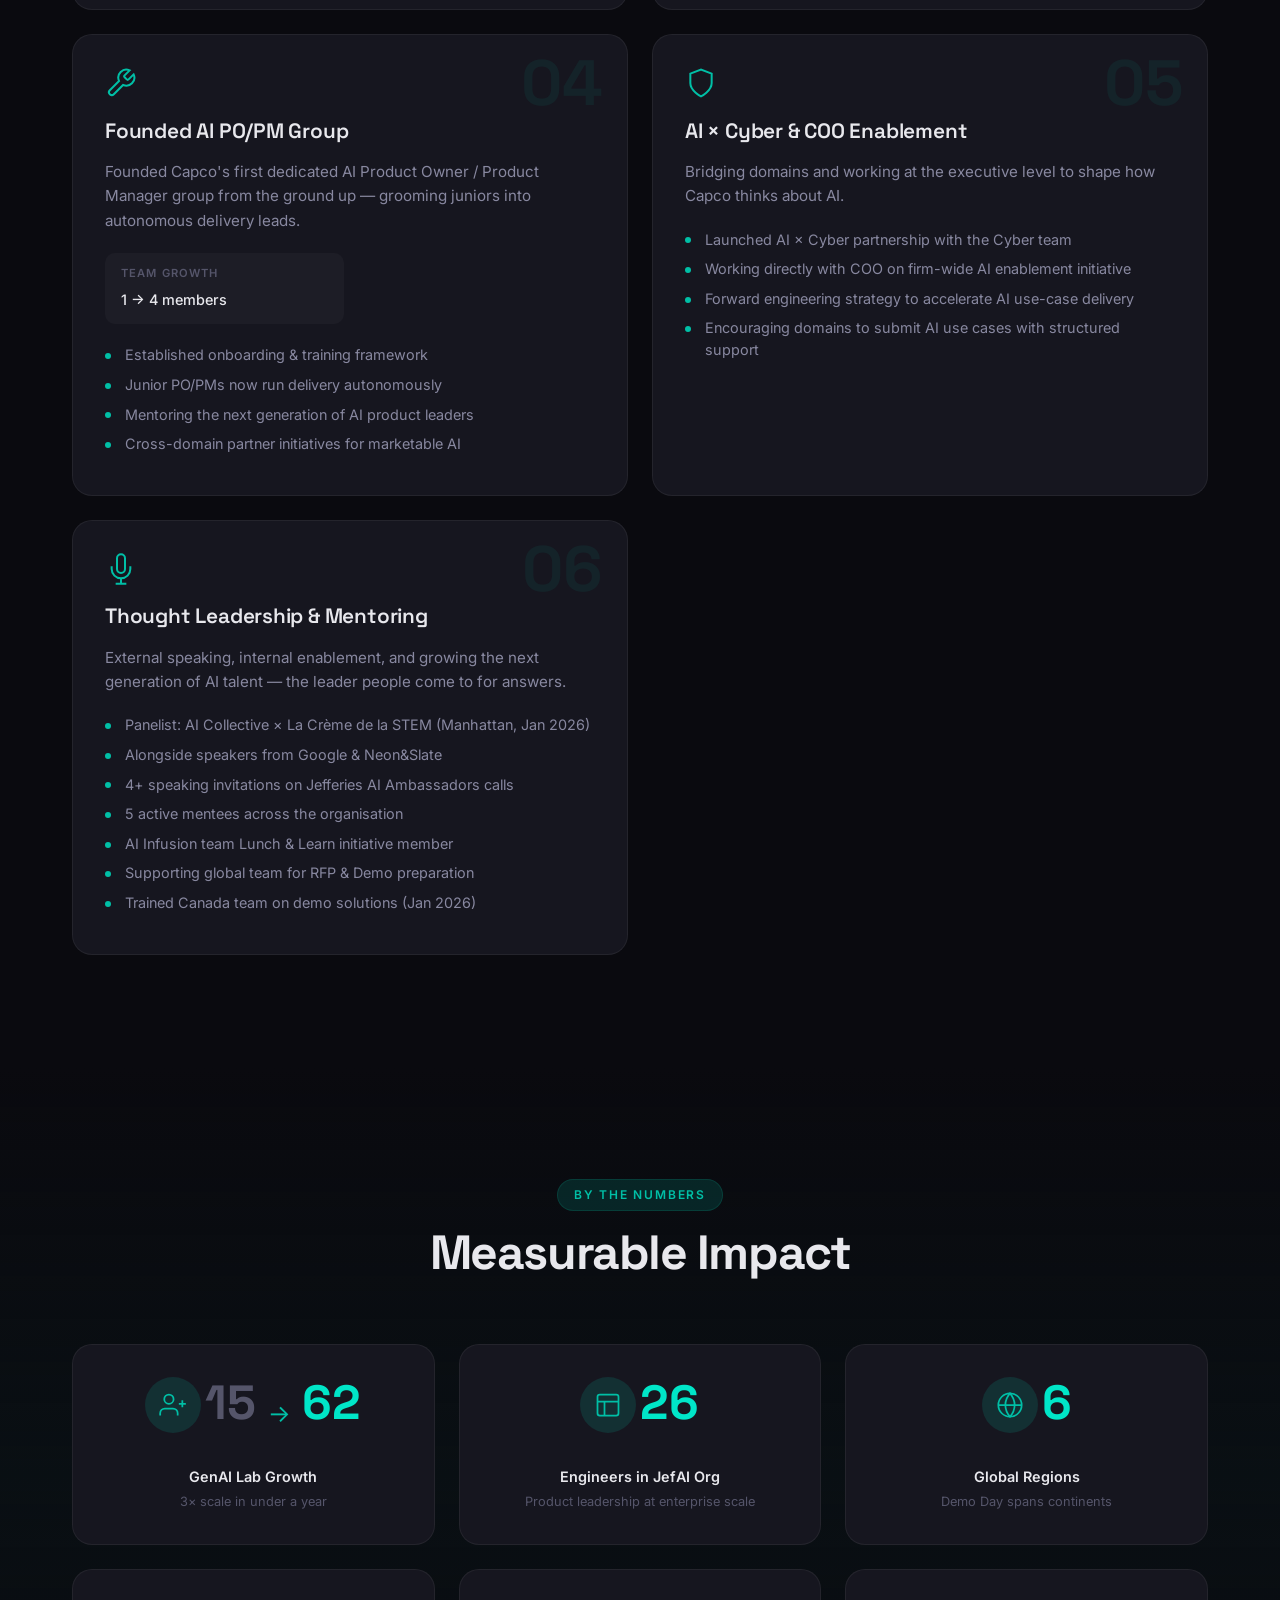
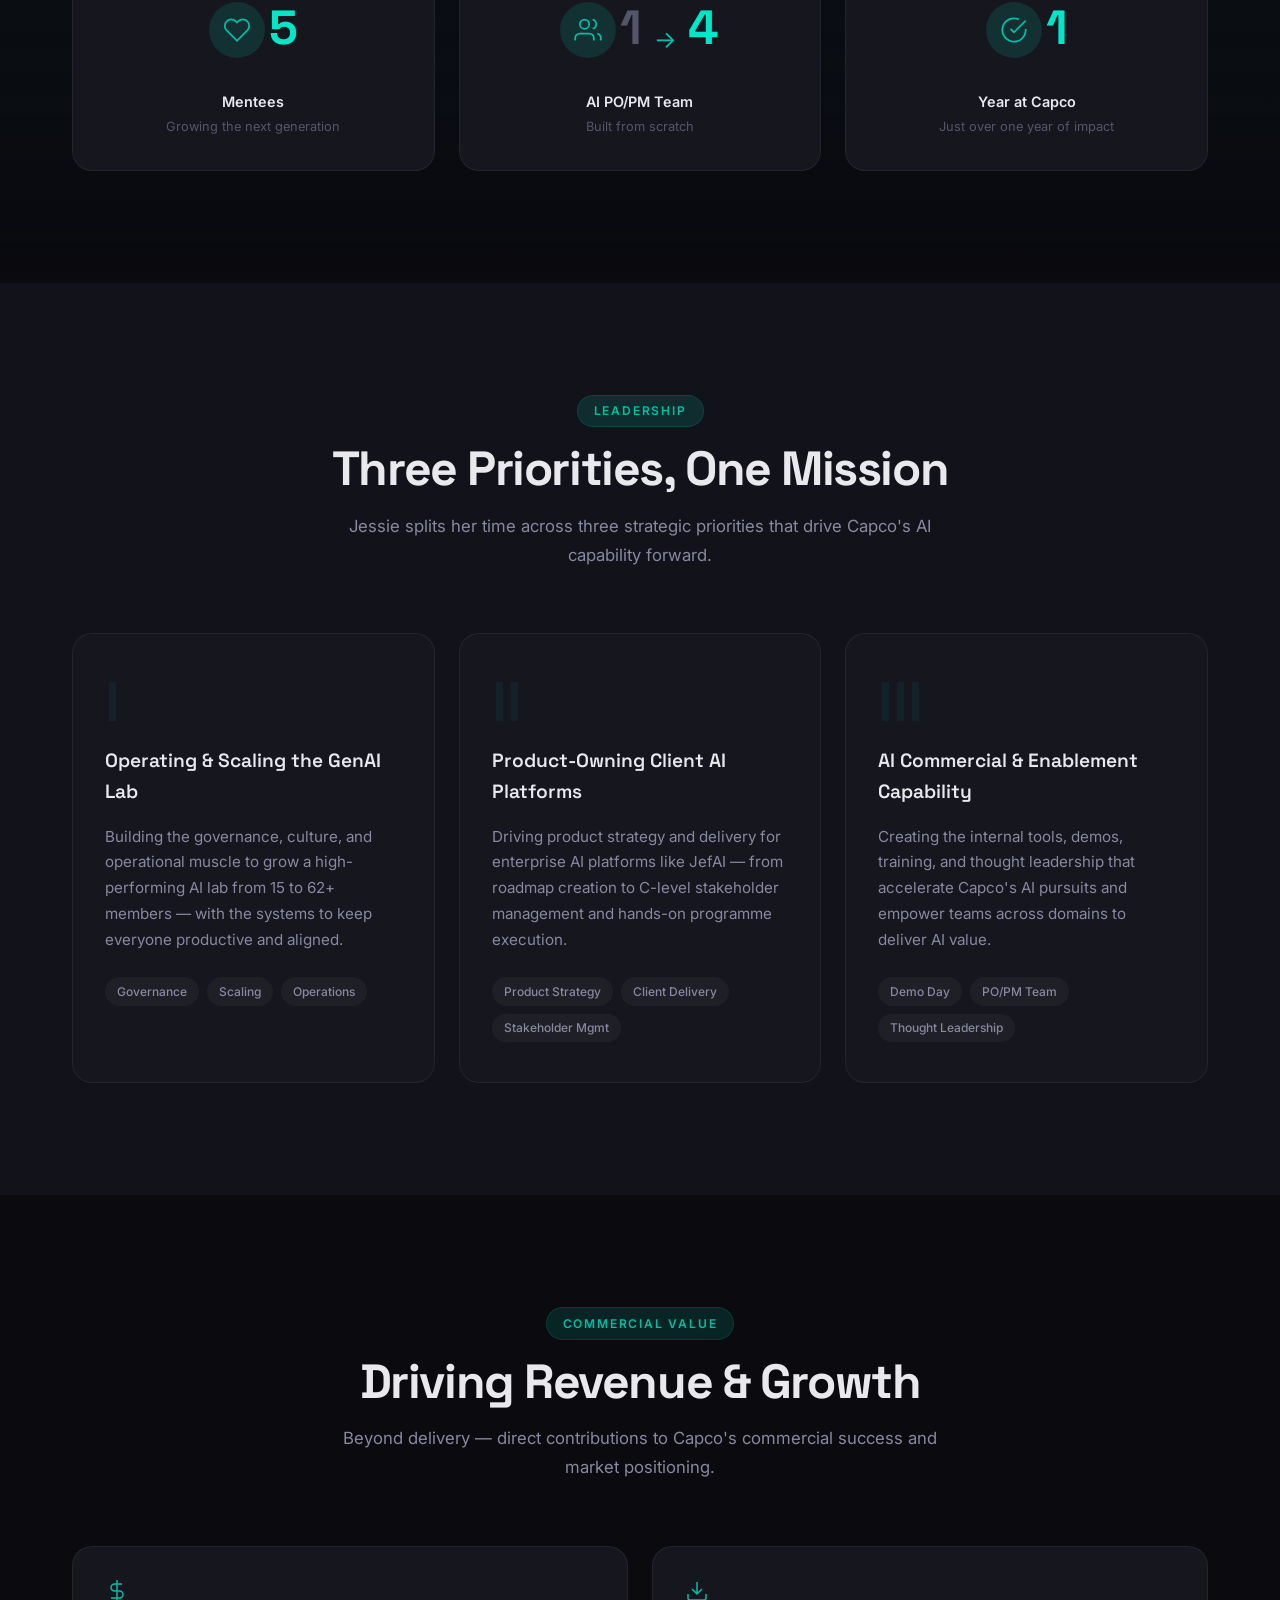
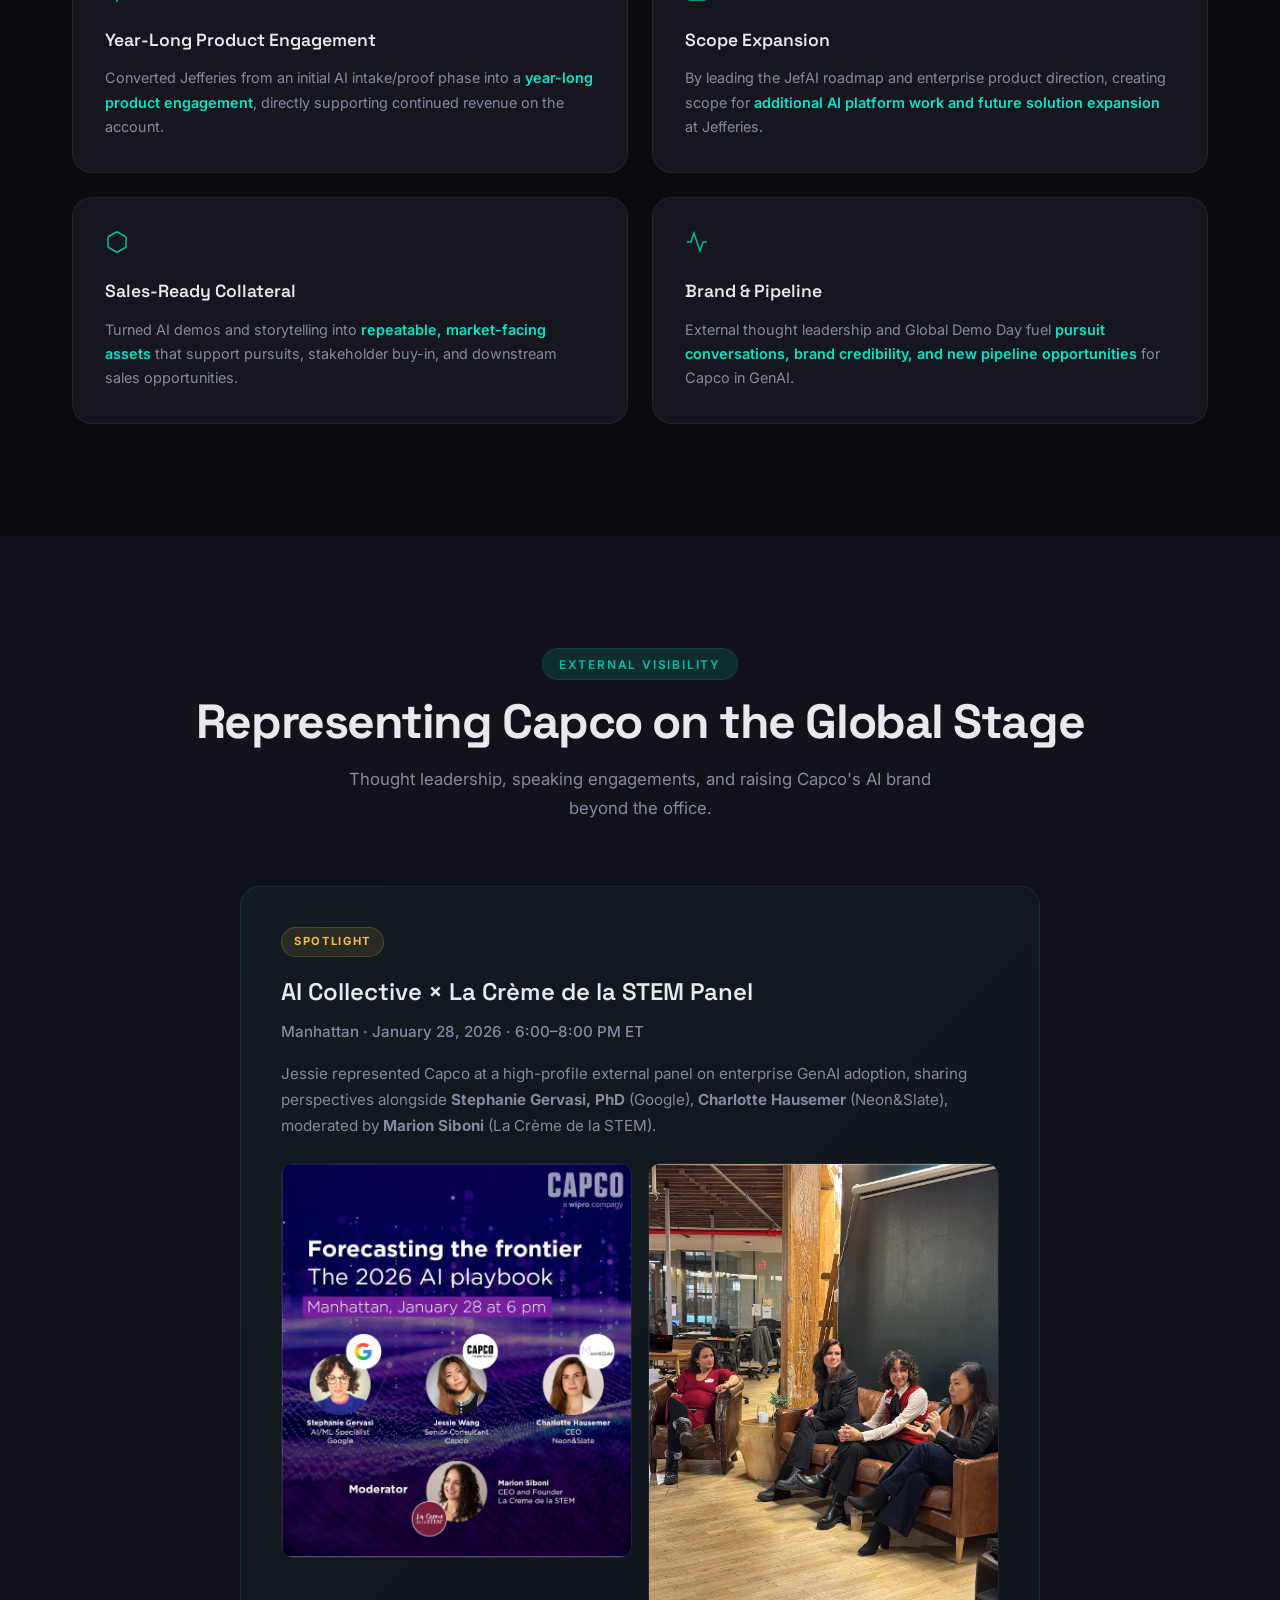
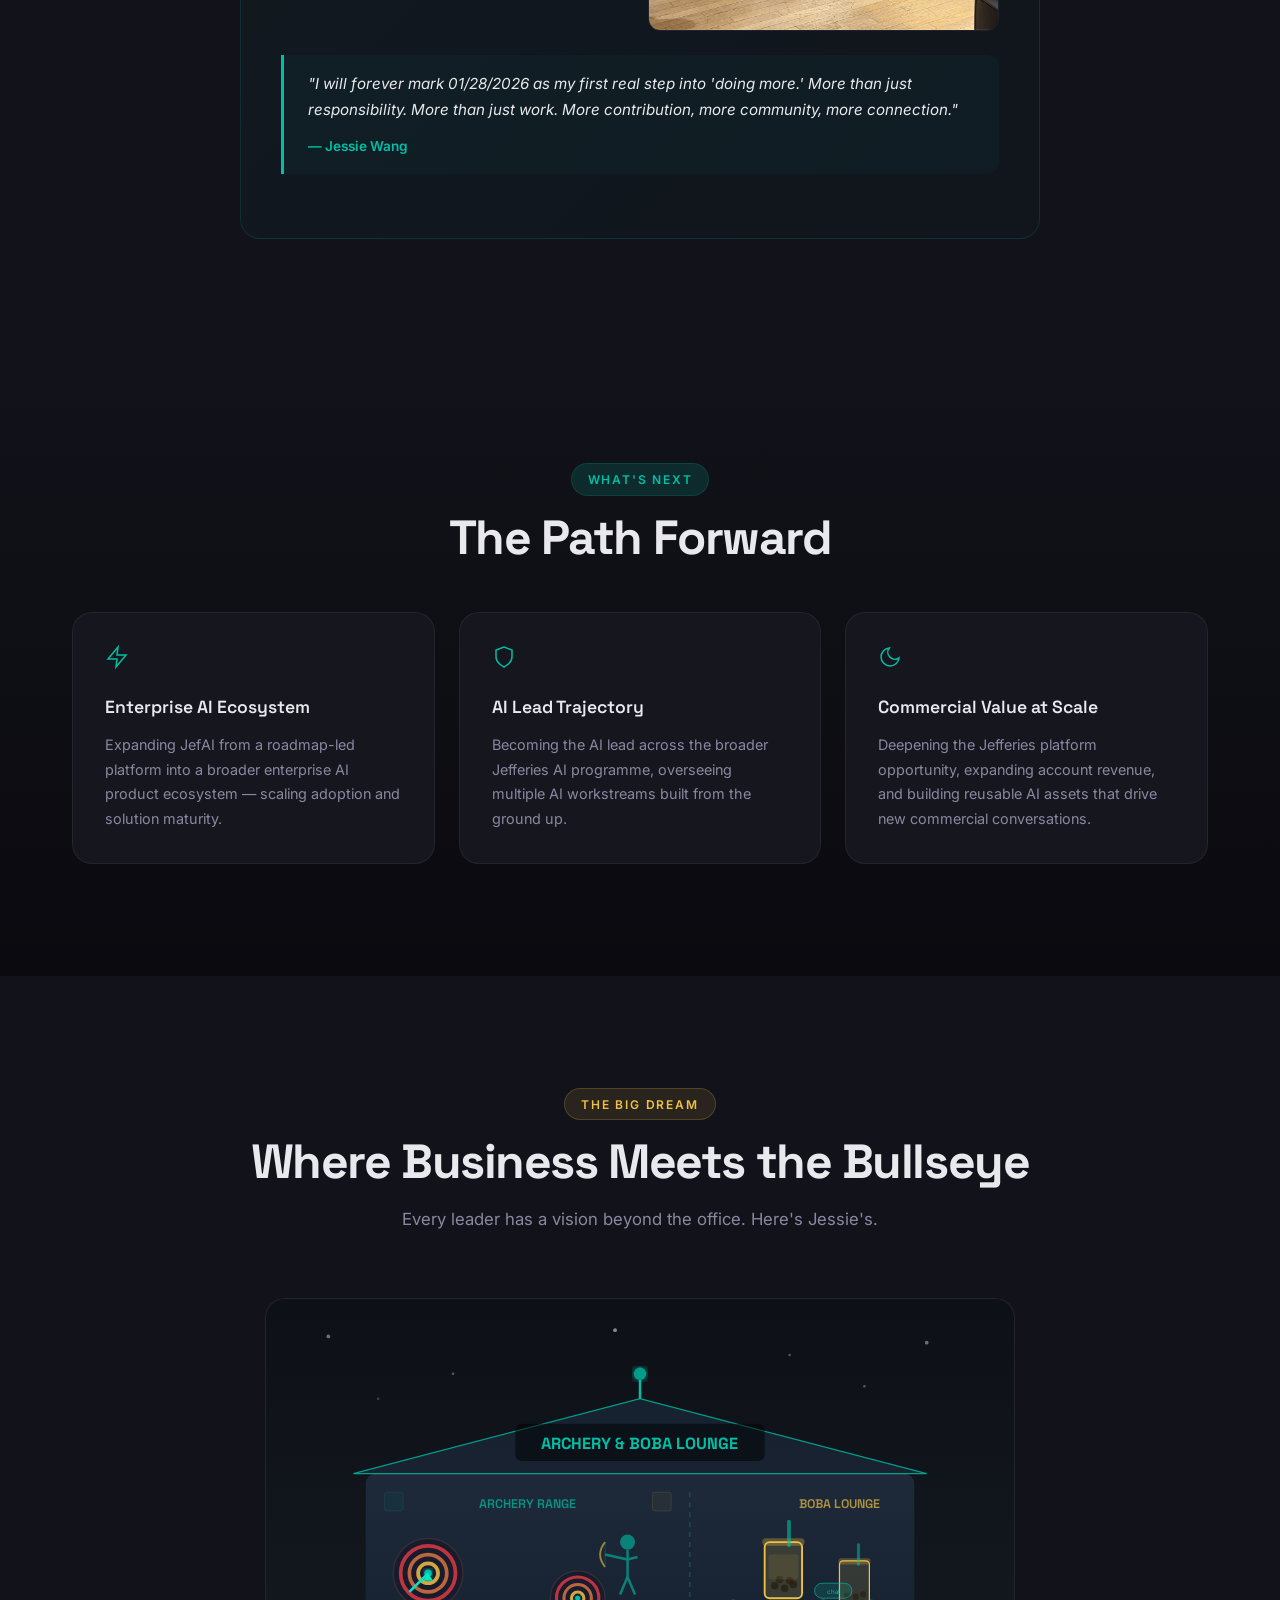
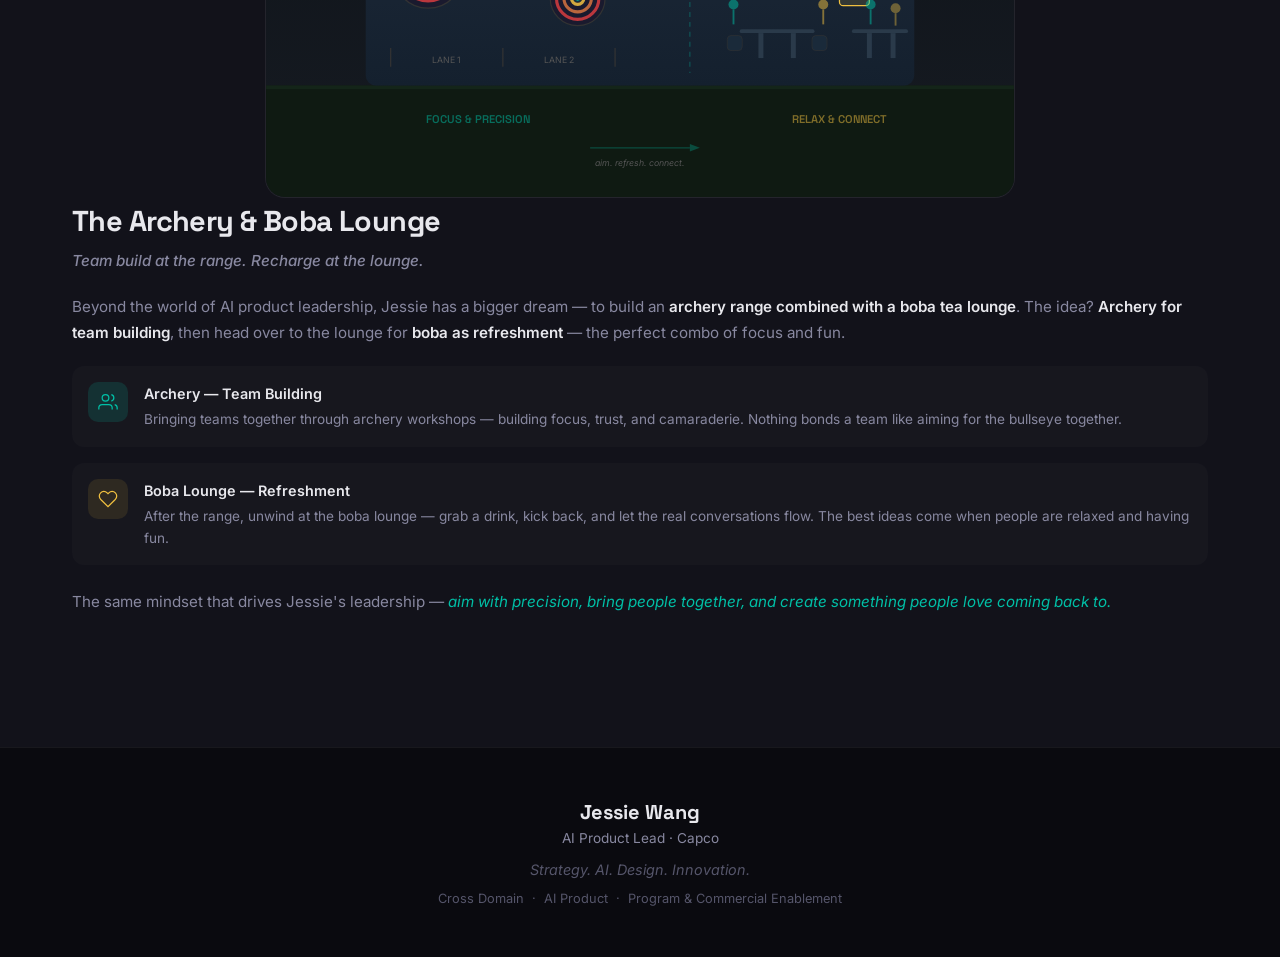
==== commit 946144c2: "Split global RFP support and Canada training into separate timeline entries Global team RFP & Demo s" ====
--- a/index.html
+++ b/index.html
@@ -185,9 +185,19 @@
                     <div class="timeline-dot timeline-dot-commercial"></div>
                     <div class="timeline-content">
                         <span class="timeline-category cat-commercial">Commercial</span>
-                        <span class="timeline-date">Early January 2026</span>
+                        <span class="timeline-date">Early&ndash;Mid 2025</span>
                         <h3>Supporting Global Team for RFP &amp; Demo</h3>
-                        <p>Stepped in to support the <strong>global team for RFP and Demo preparation</strong>, helping position Capco's AI story for new pursuits. Also <strong>trained the Canada team on demo solutions</strong>, getting them up to speed on AI capabilities to run demos independently.</p>
+                        <p>Stepped in to support the <strong>global team for RFP and Demo preparation</strong>, helping position Capco's AI story for new pursuits.</p>
+                    </div>
+                </div>
+
+                <div class="timeline-item" data-animate>
+                    <div class="timeline-dot timeline-dot-commercial"></div>
+                    <div class="timeline-content">
+                        <span class="timeline-category cat-commercial">Commercial</span>
+                        <span class="timeline-date">January 2026</span>
+                        <h3>Training Canada Team on Demo Solutions</h3>
+                        <p>Trained the <strong>Canada team on demo solutions</strong>, getting them up to speed on AI capabilities to run demos independently and support new regional pursuits.</p>
                     </div>
                 </div>
 
@@ -415,7 +425,8 @@
                         <li>4+ speaking invitations on Jefferies AI Ambassadors calls</li>
                         <li>5 active mentees across the organisation</li>
                         <li>AI Infusion team Lunch &amp; Learn initiative member</li>
-                        <li>Supported global team for RFP &amp; Demo; trained Canada team on demo solutions</li>
+                        <li>Supporting global team for RFP &amp; Demo preparation</li>
+                        <li>Trained Canada team on demo solutions (Jan 2026)</li>
                     </ul>
                 </div>
             </div>
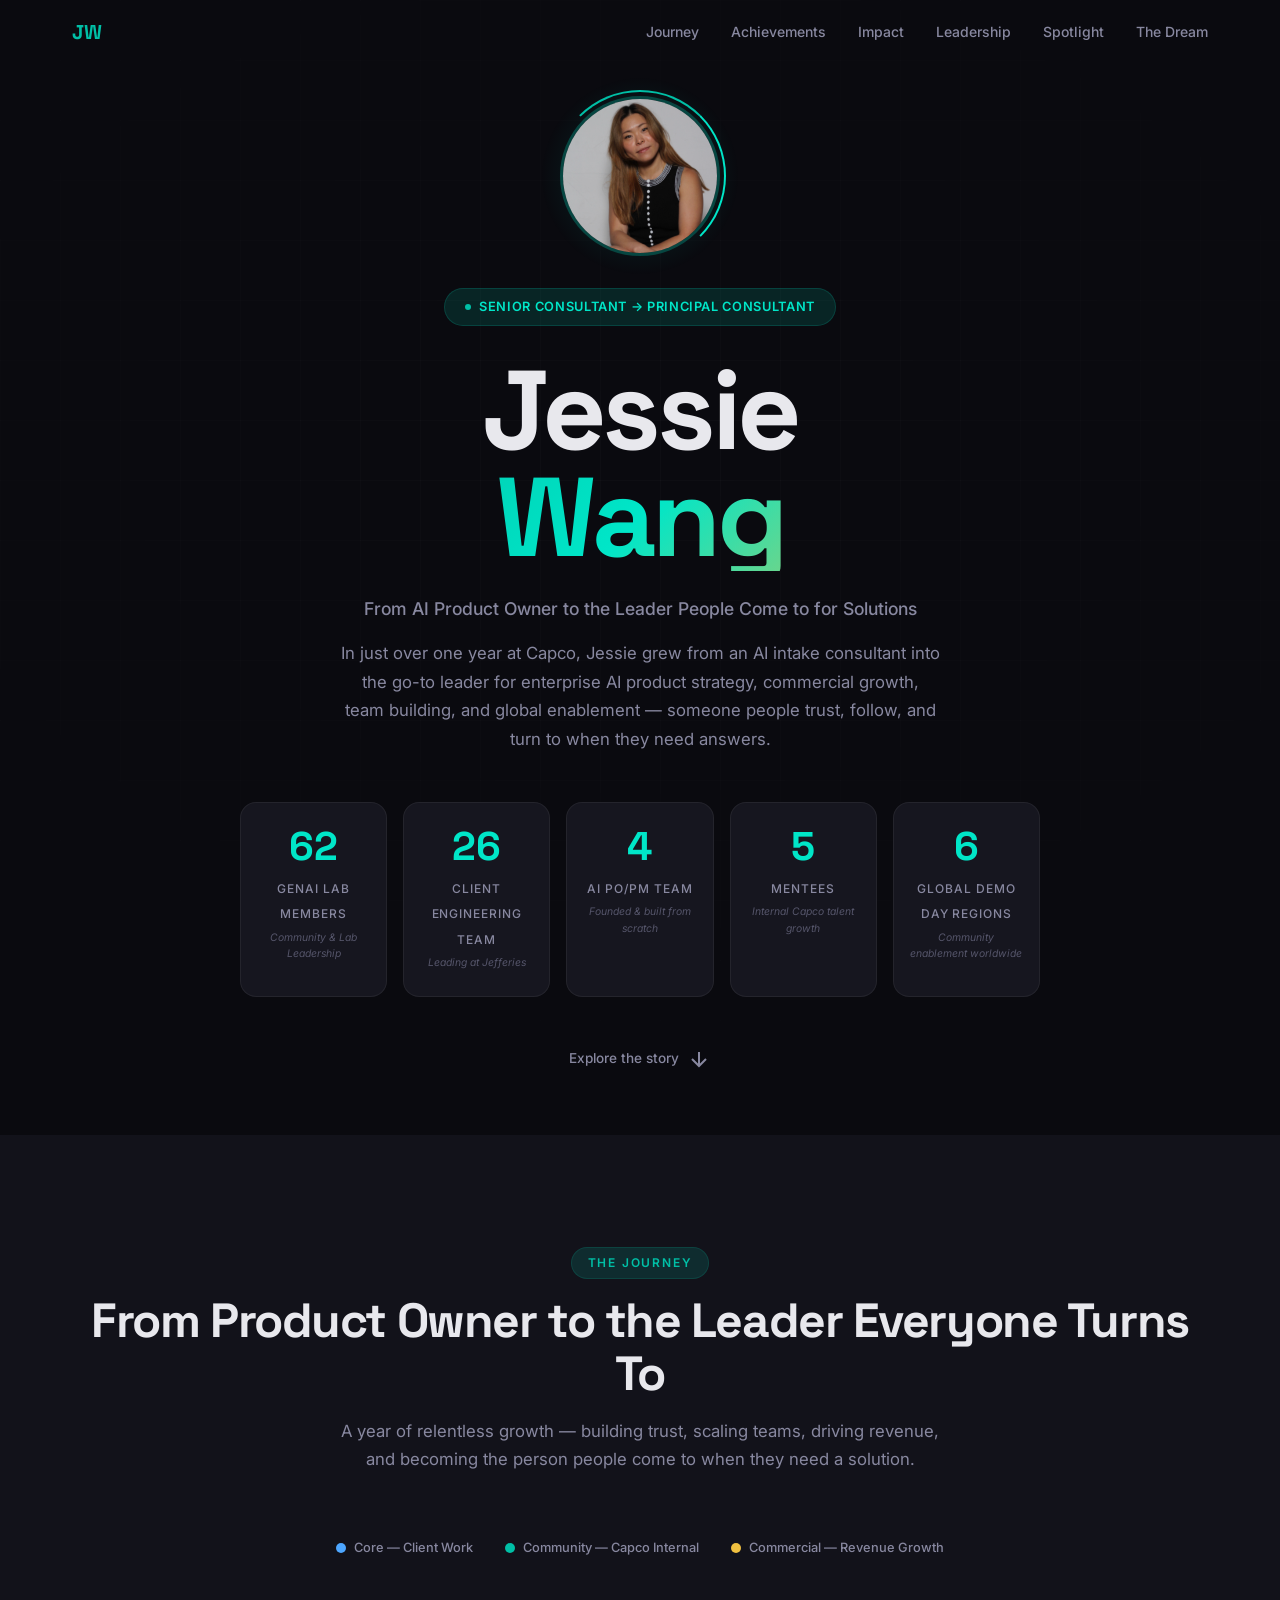
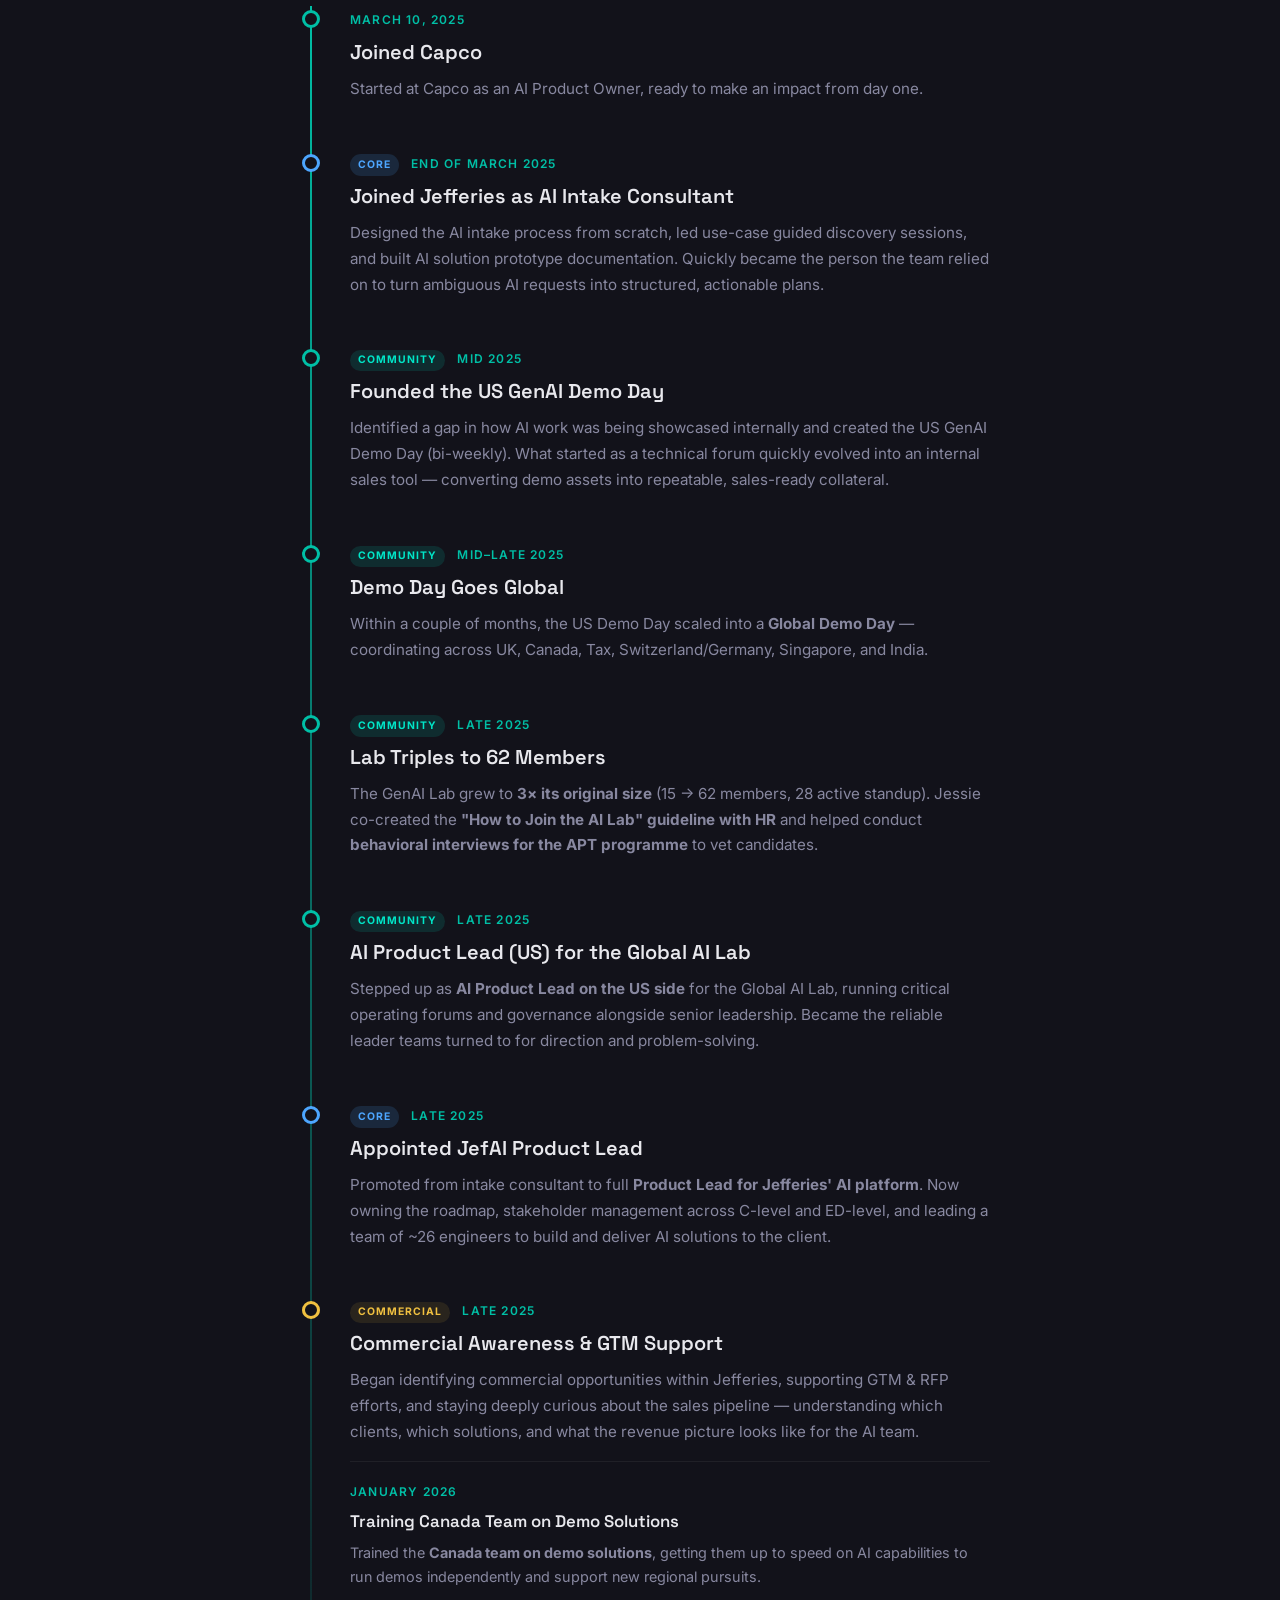
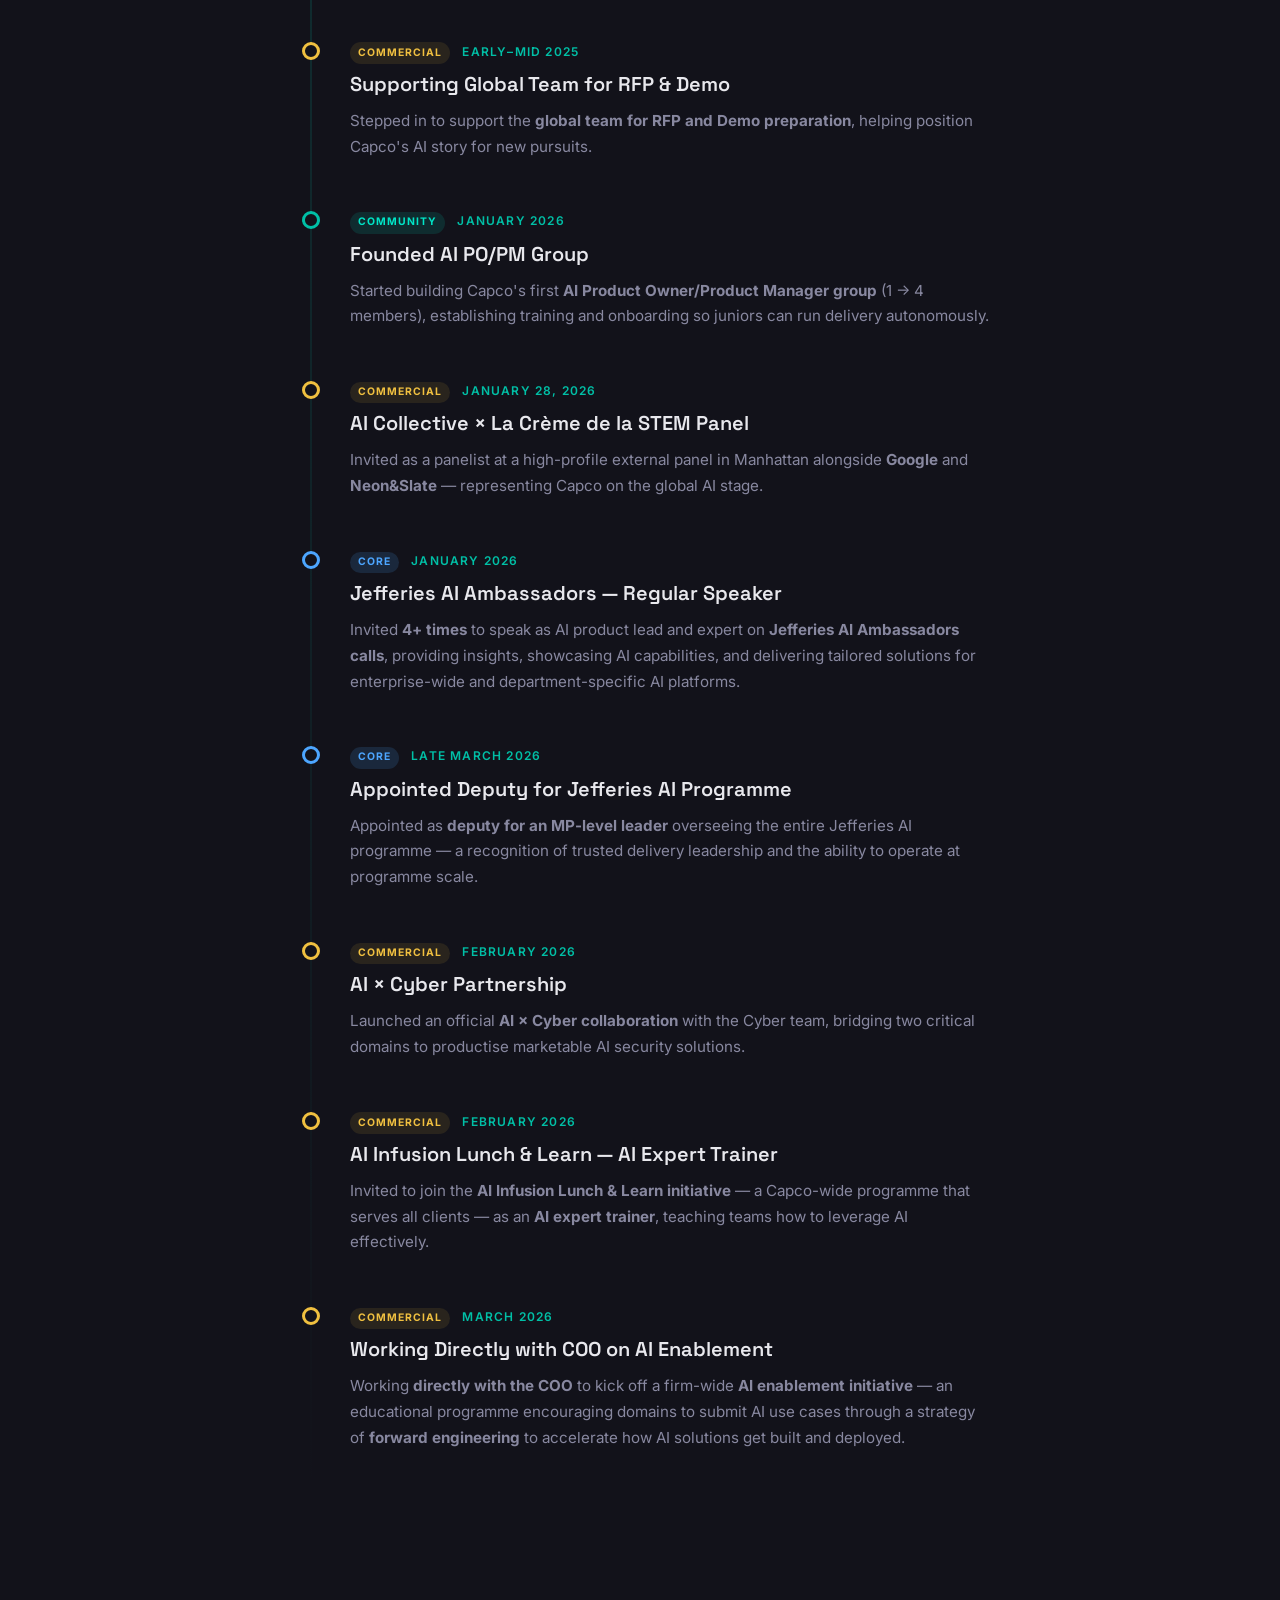
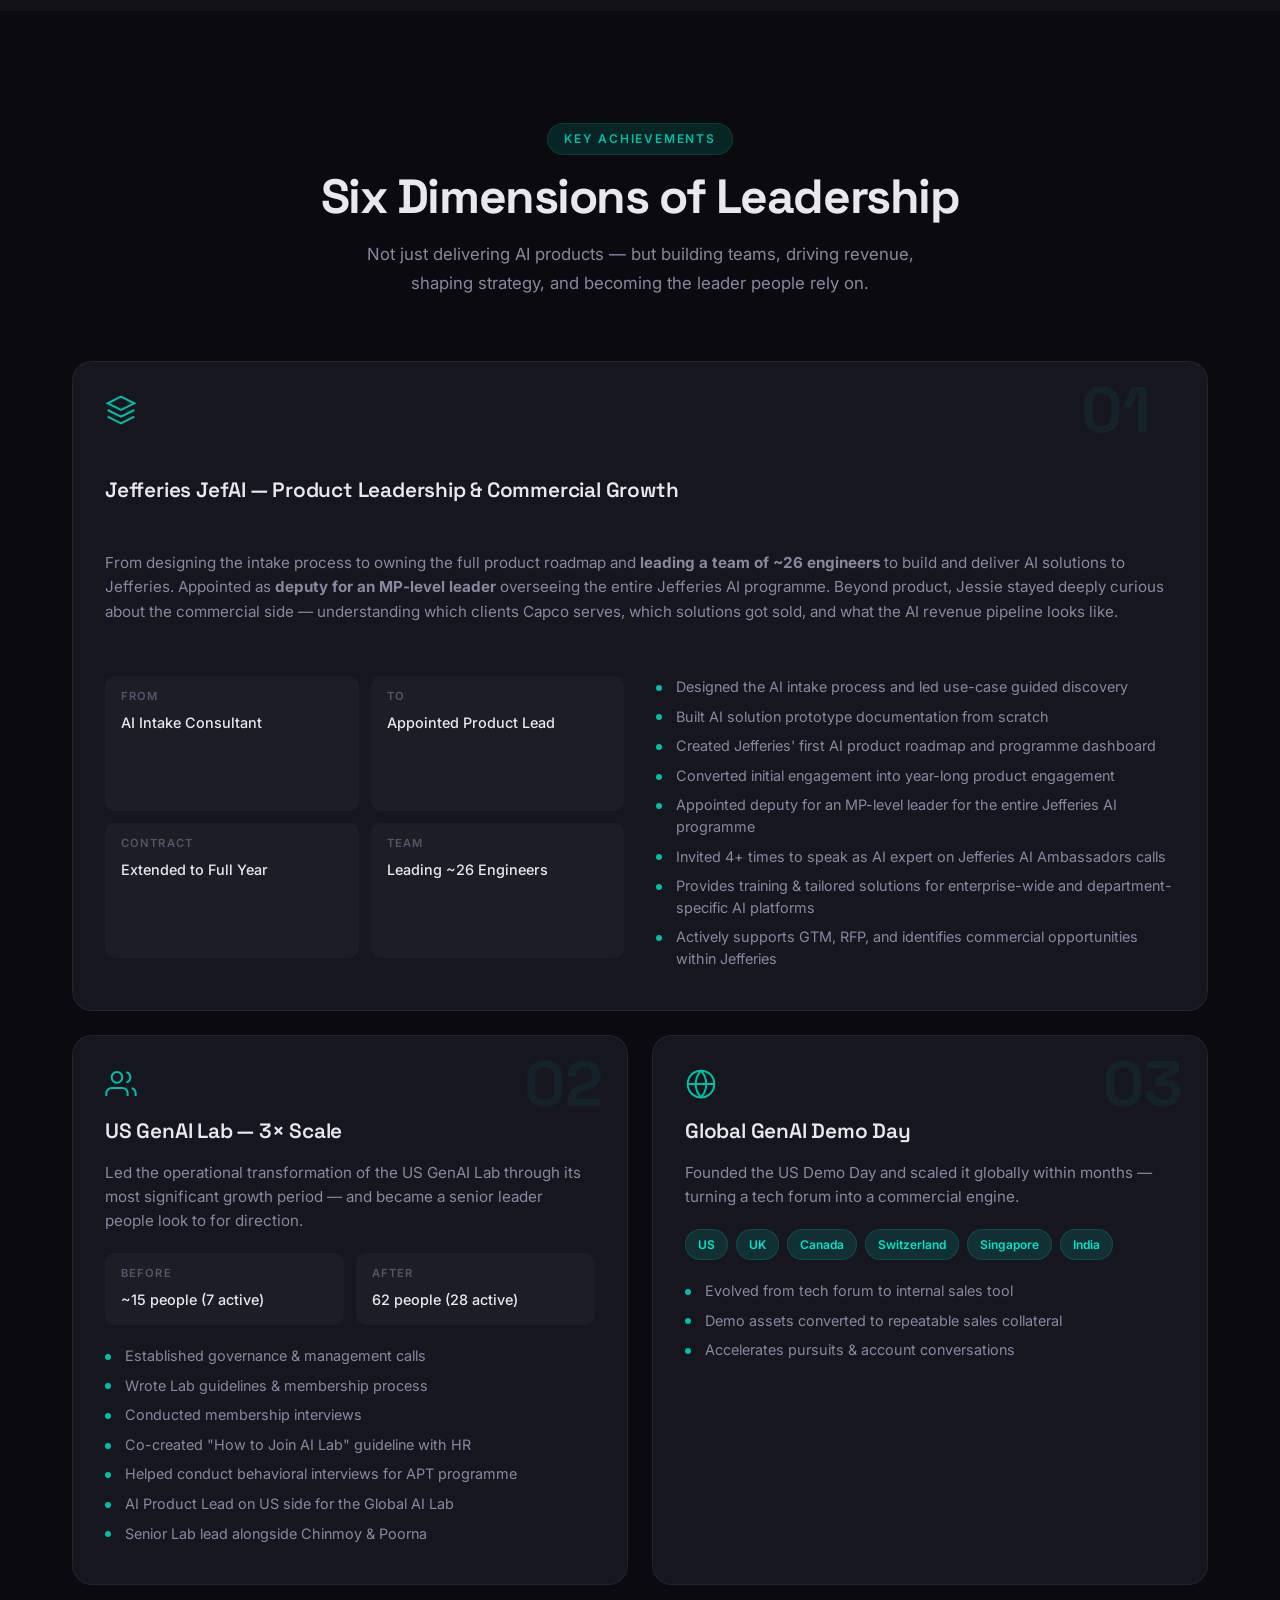
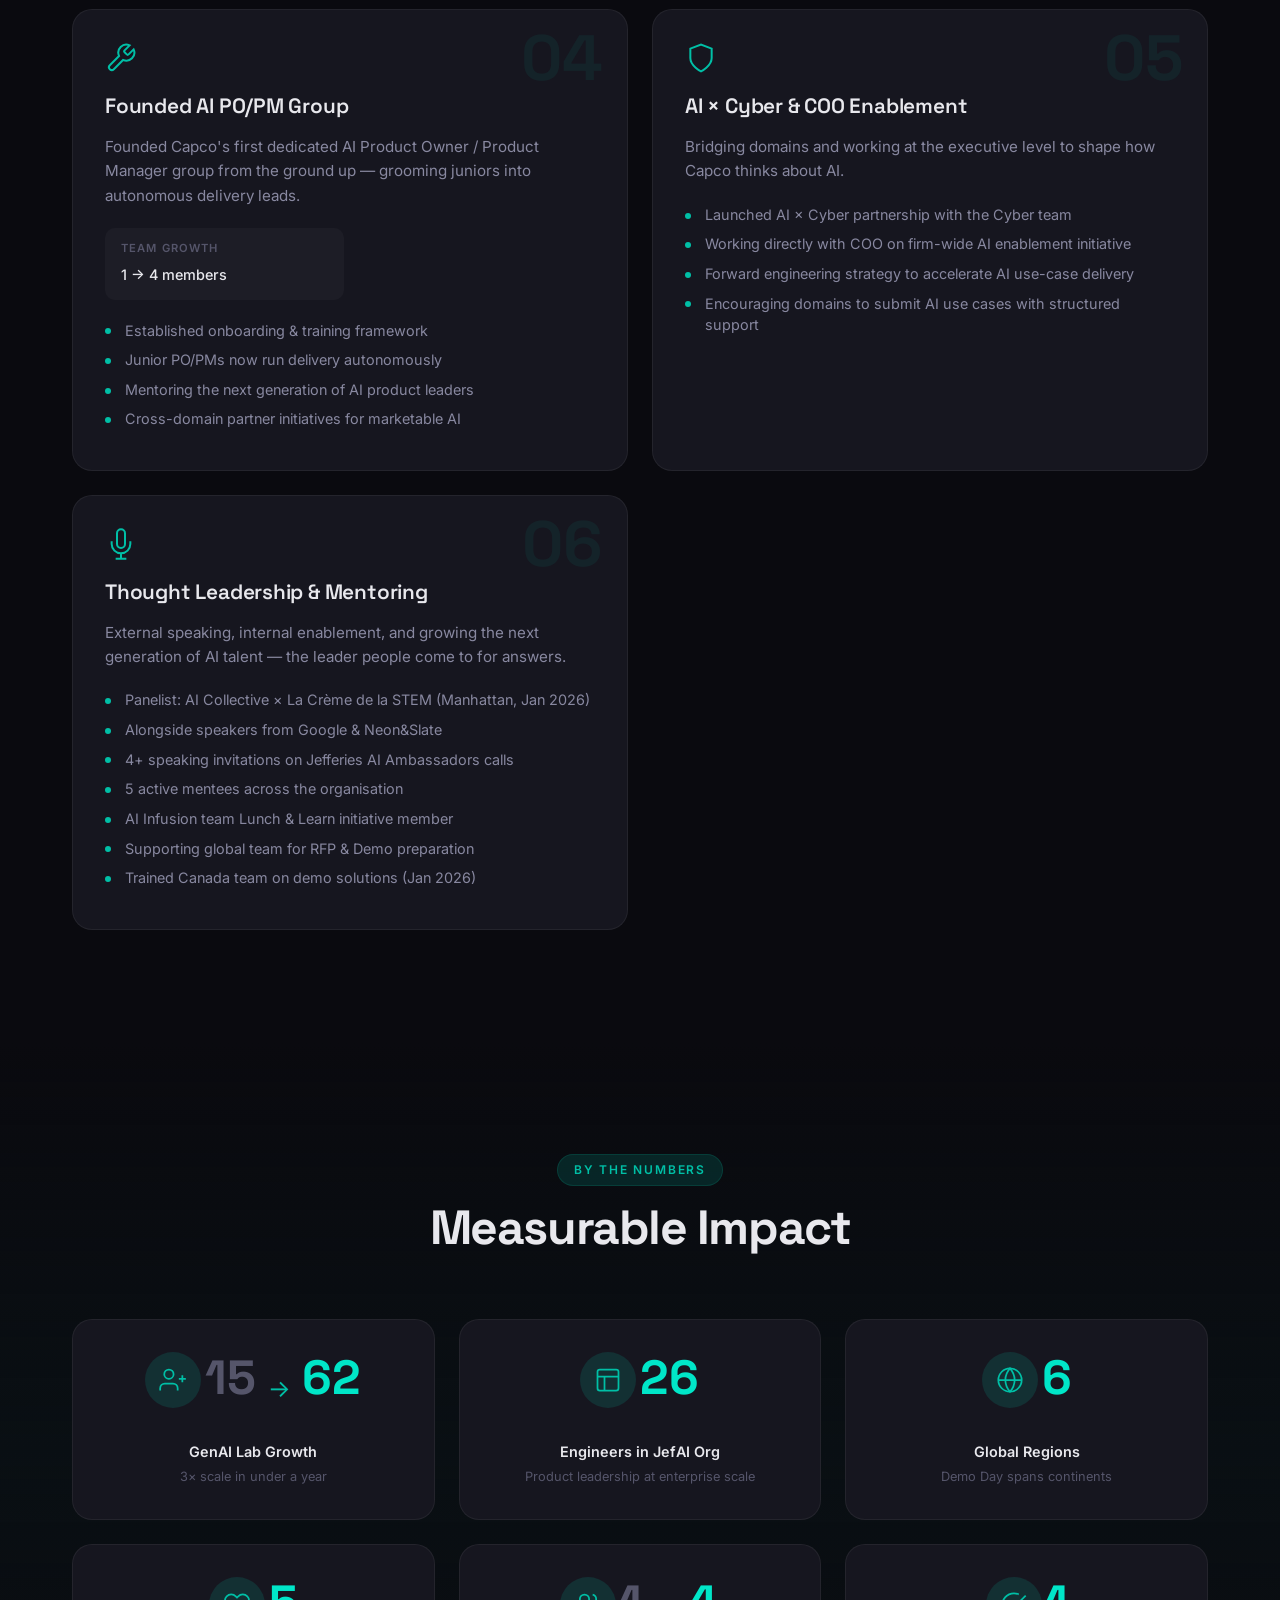
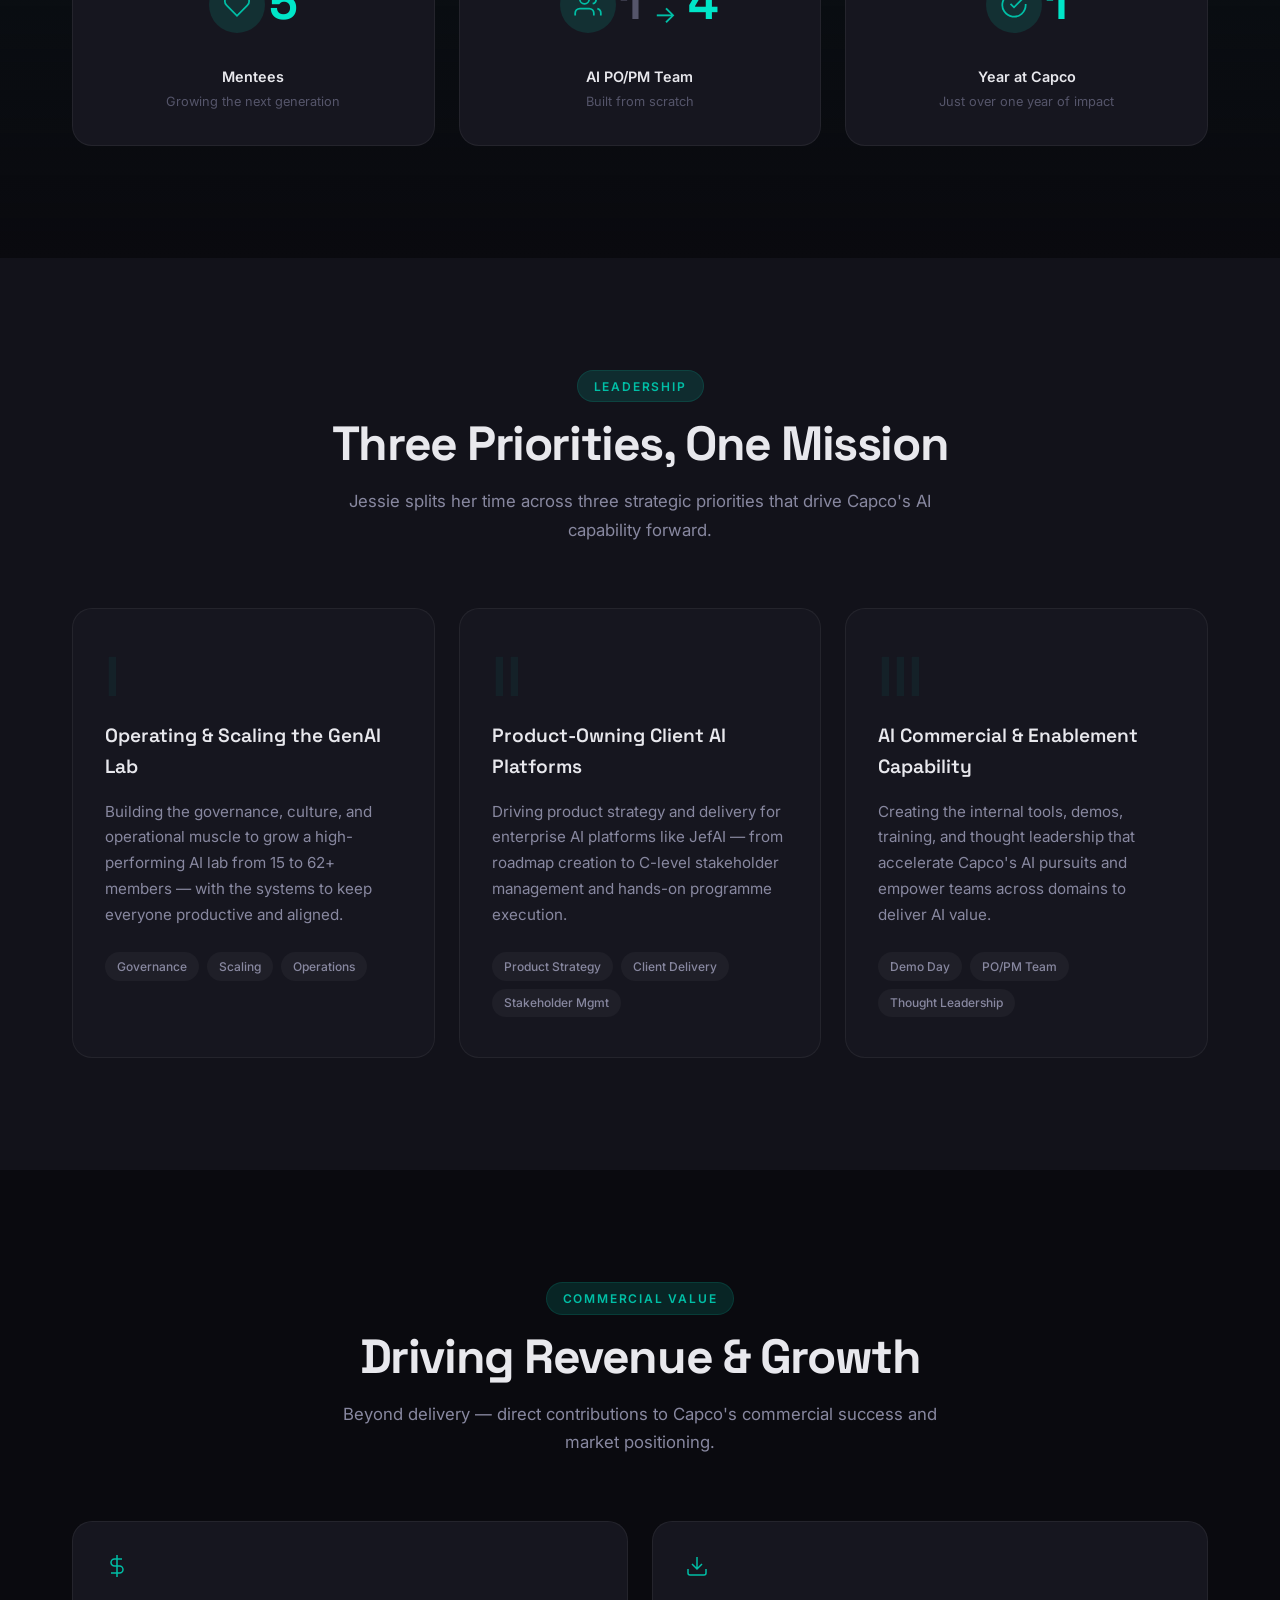
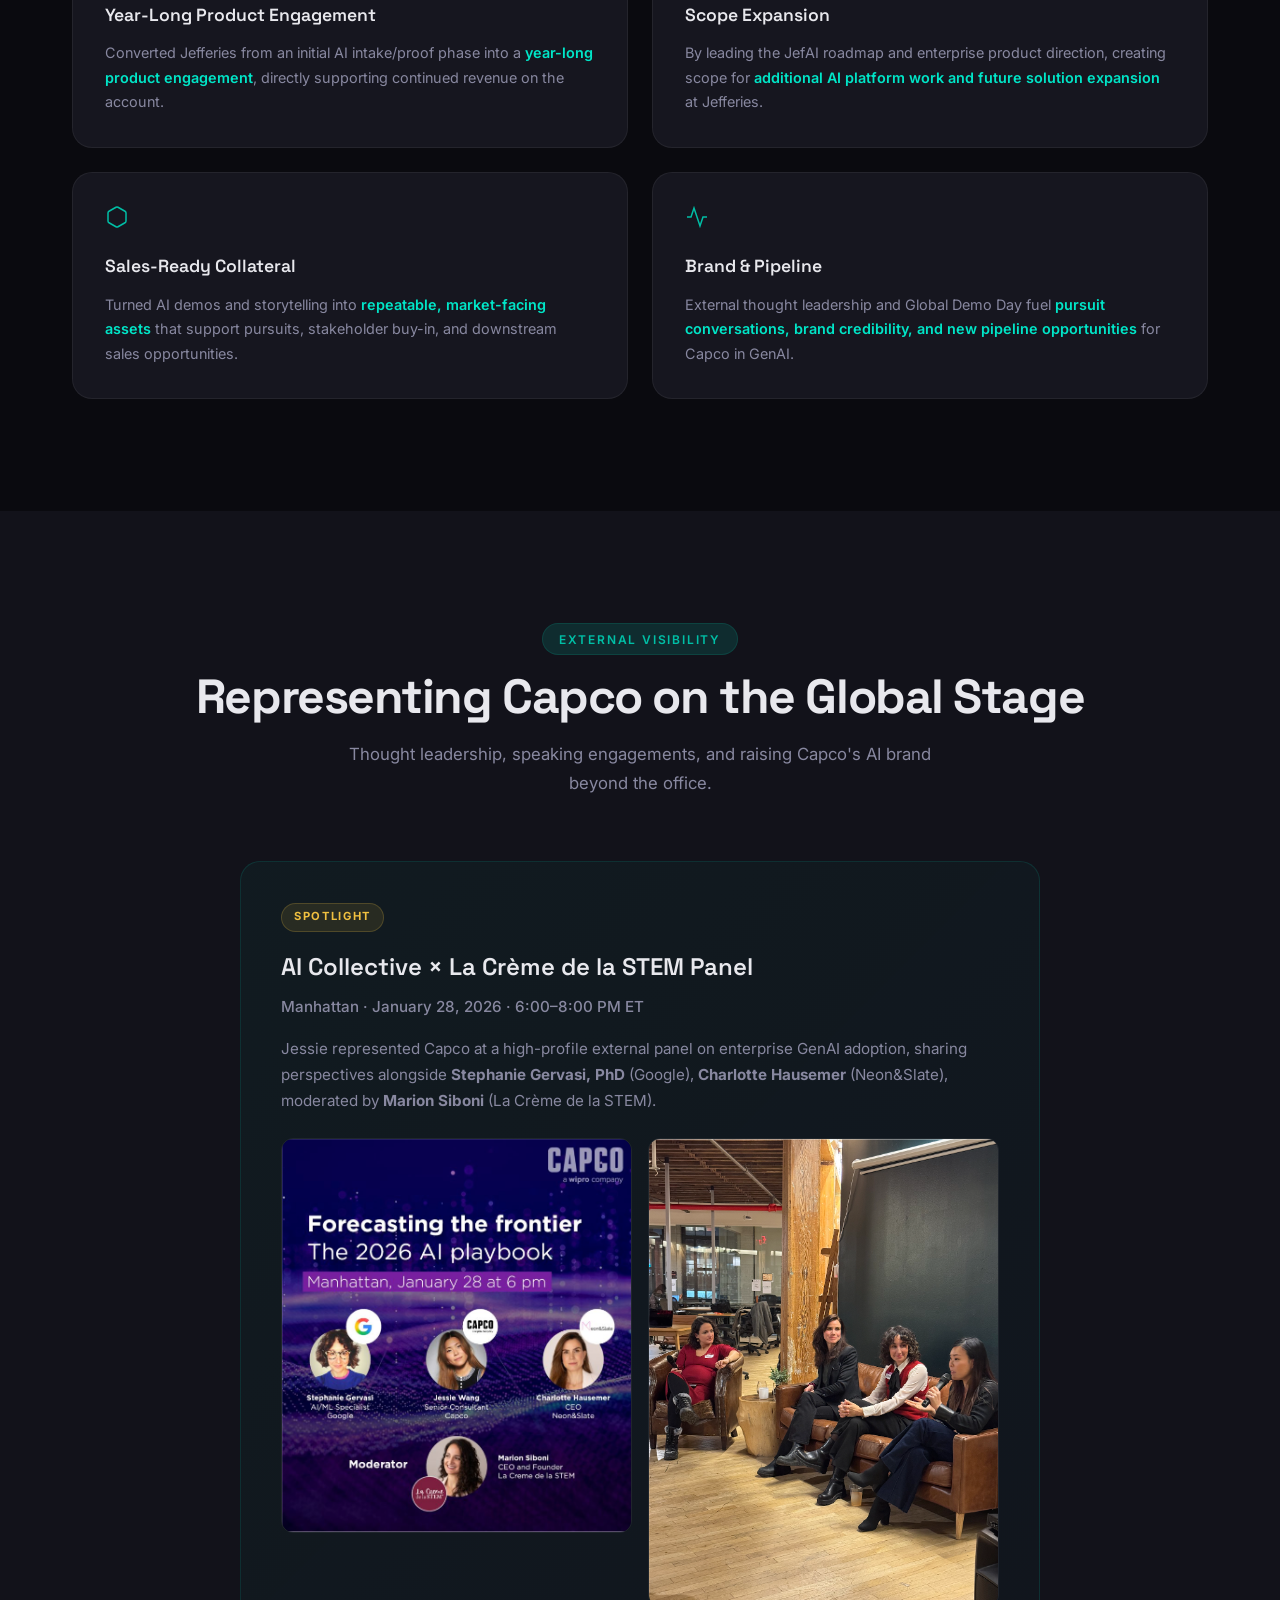
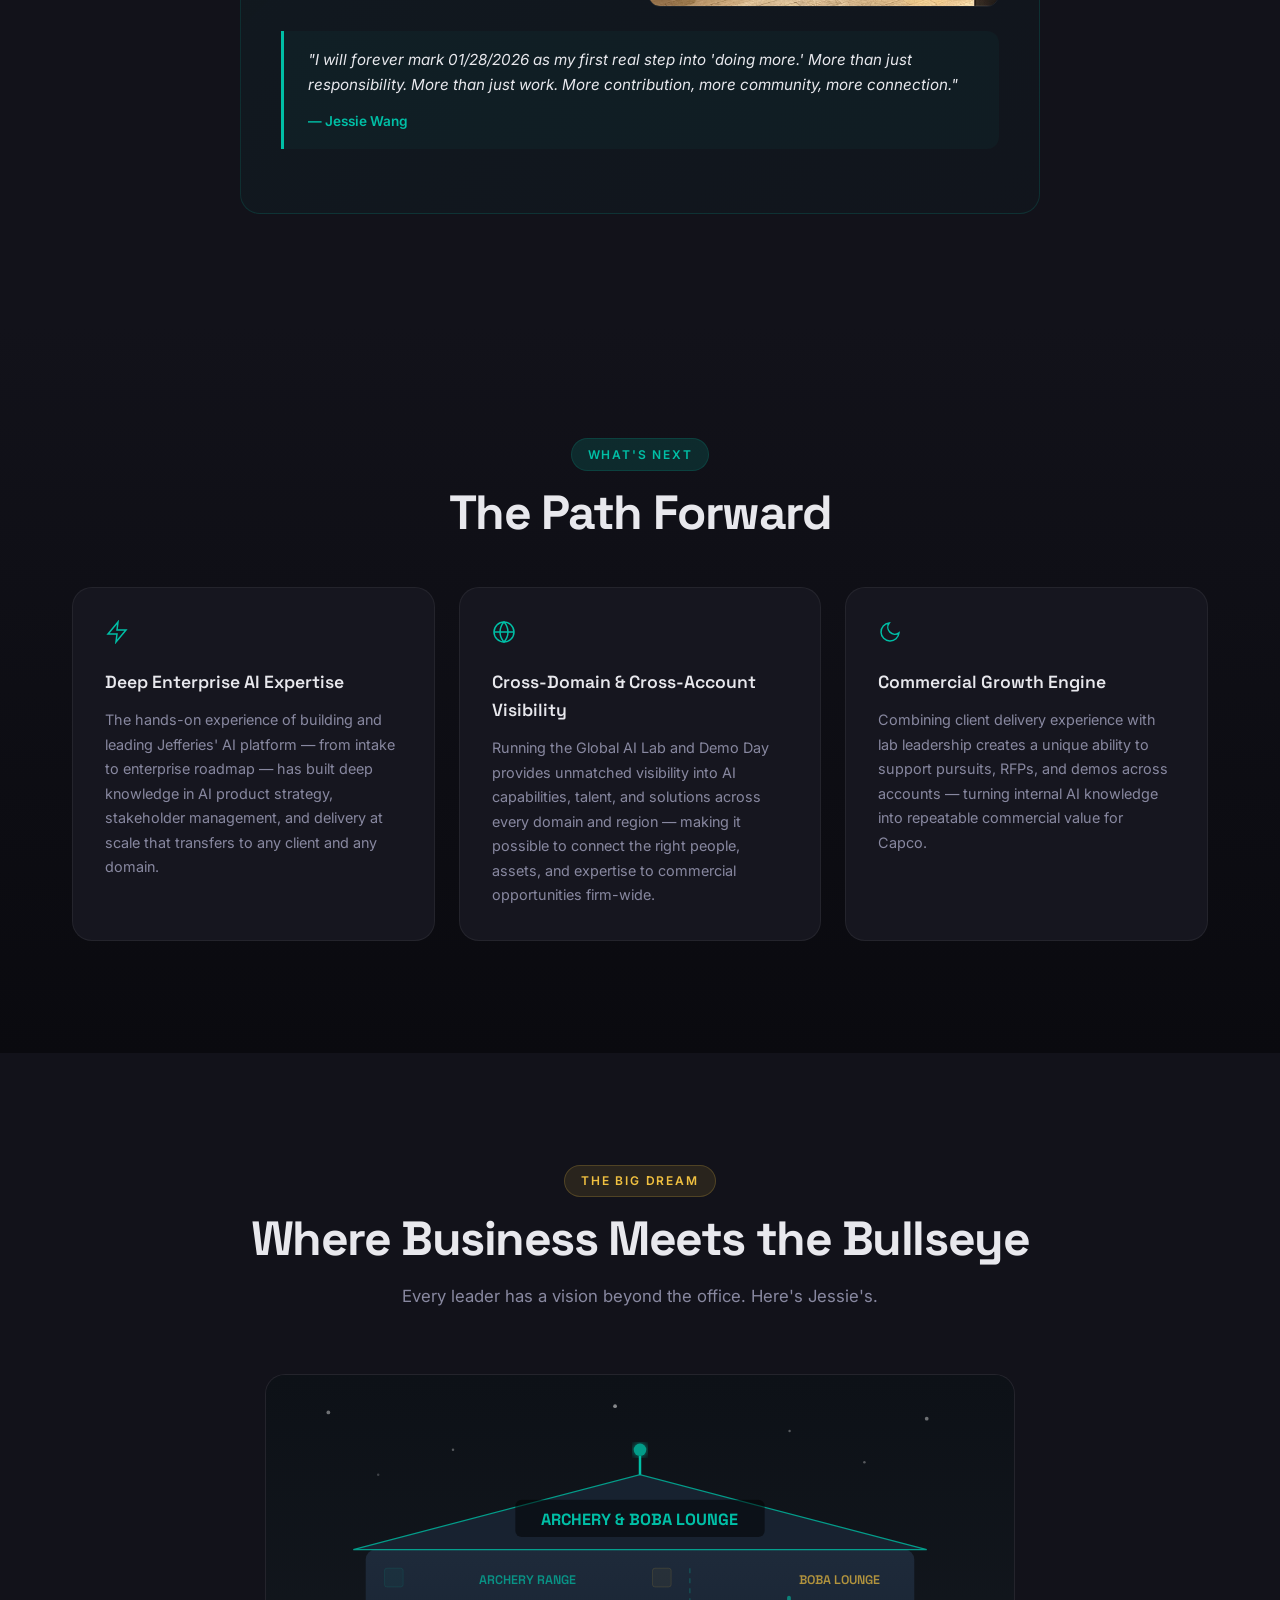
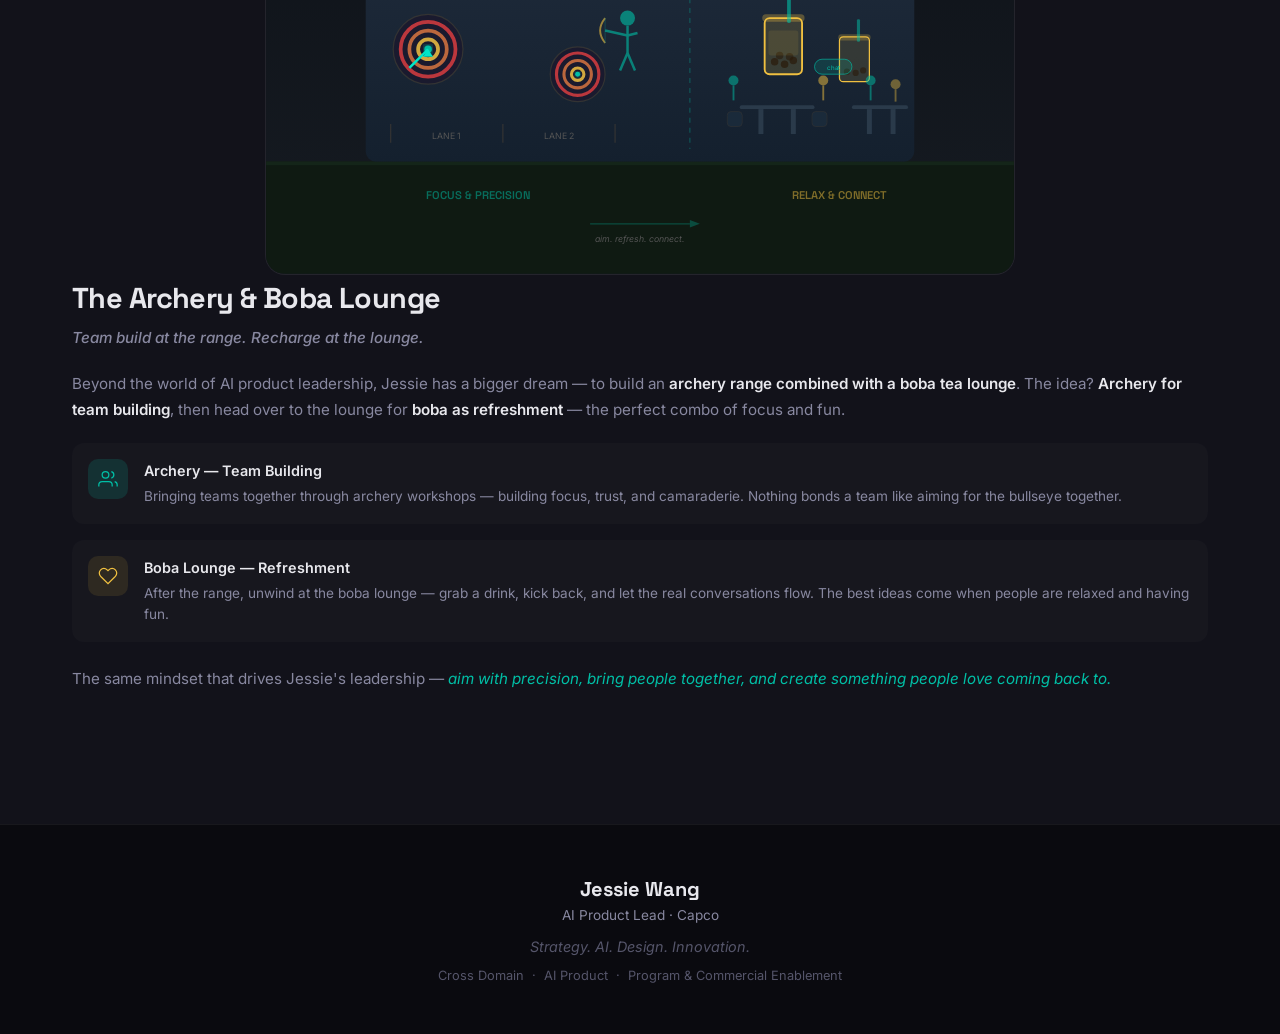
==== commit 2d76c534: "Update Path Forward to reflect cross-domain commercial value; nest Canada training under GTM Support" ====
--- a/index.html
+++ b/index.html
@@ -178,6 +178,11 @@
                         <span class="timeline-date">Late 2025</span>
                         <h3>Commercial Awareness &amp; GTM Support</h3>
                         <p>Began identifying commercial opportunities within Jefferies, supporting GTM &amp; RFP efforts, and staying deeply curious about the sales pipeline &mdash; understanding which clients, which solutions, and what the revenue picture looks like for the AI team.</p>
+                        <div class="timeline-sub">
+                            <span class="timeline-date">January 2026</span>
+                            <h4>Training Canada Team on Demo Solutions</h4>
+                            <p>Trained the <strong>Canada team on demo solutions</strong>, getting them up to speed on AI capabilities to run demos independently and support new regional pursuits.</p>
+                        </div>
                     </div>
                 </div>
 
@@ -188,16 +193,6 @@
                         <span class="timeline-date">Early&ndash;Mid 2025</span>
                         <h3>Supporting Global Team for RFP &amp; Demo</h3>
                         <p>Stepped in to support the <strong>global team for RFP and Demo preparation</strong>, helping position Capco's AI story for new pursuits.</p>
-                    </div>
-                </div>
-
-                <div class="timeline-item" data-animate>
-                    <div class="timeline-dot timeline-dot-commercial"></div>
-                    <div class="timeline-content">
-                        <span class="timeline-category cat-commercial">Commercial</span>
-                        <span class="timeline-date">January 2026</span>
-                        <h3>Training Canada Team on Demo Solutions</h3>
-                        <p>Trained the <strong>Canada team on demo solutions</strong>, getting them up to speed on AI capabilities to run demos independently and support new regional pursuits.</p>
                     </div>
                 </div>
 
@@ -619,22 +614,22 @@
                         <div class="forward-icon">
                             <svg width="24" height="24" viewBox="0 0 24 24" fill="none" stroke="currentColor" stroke-width="1.5"><path d="M13 2L3 14h9l-1 8 10-12h-9l1-8z"/></svg>
                         </div>
-                        <h4>Enterprise AI Ecosystem</h4>
-                        <p>Expanding JefAI from a roadmap-led platform into a broader enterprise AI product ecosystem — scaling adoption and solution maturity.</p>
+                        <h4>Deep Enterprise AI Expertise</h4>
+                        <p>The hands-on experience of building and leading Jefferies' AI platform &mdash; from intake to enterprise roadmap &mdash; has built deep knowledge in AI product strategy, stakeholder management, and delivery at scale that transfers to any client and any domain.</p>
                     </div>
                     <div class="forward-item">
                         <div class="forward-icon">
-                            <svg width="24" height="24" viewBox="0 0 24 24" fill="none" stroke="currentColor" stroke-width="1.5"><path d="M12 22s8-4 8-10V5l-8-3-8 3v7c0 6 8 10 8 10z"/></svg>
-                        </div>
-                        <h4>AI Lead Trajectory</h4>
-                        <p>Becoming the AI lead across the broader Jefferies AI programme, overseeing multiple AI workstreams built from the ground up.</p>
+                            <svg width="24" height="24" viewBox="0 0 24 24" fill="none" stroke="currentColor" stroke-width="1.5"><circle cx="12" cy="12" r="10"/><path d="M2 12h20M12 2a15.3 15.3 0 014 10 15.3 15.3 0 01-4 10 15.3 15.3 0 01-4-10 15.3 15.3 0 014-10z"/></svg>
+                        </div>
+                        <h4>Cross-Domain &amp; Cross-Account Visibility</h4>
+                        <p>Running the Global AI Lab and Demo Day provides unmatched visibility into AI capabilities, talent, and solutions across every domain and region &mdash; making it possible to connect the right people, assets, and expertise to commercial opportunities firm-wide.</p>
                     </div>
                     <div class="forward-item">
                         <div class="forward-icon">
                             <svg width="24" height="24" viewBox="0 0 24 24" fill="none" stroke="currentColor" stroke-width="1.5"><path d="M21 12.79A9 9 0 1111.21 3 7 7 0 0021 12.79z"/></svg>
                         </div>
-                        <h4>Commercial Value at Scale</h4>
-                        <p>Deepening the Jefferies platform opportunity, expanding account revenue, and building reusable AI assets that drive new commercial conversations.</p>
+                        <h4>Commercial Growth Engine</h4>
+                        <p>Combining client delivery experience with lab leadership creates a unique ability to support pursuits, RFPs, and demos across accounts &mdash; turning internal AI knowledge into repeatable commercial value for Capco.</p>
                     </div>
                 </div>
             </div>
--- a/styles.css
+++ b/styles.css
@@ -514,6 +514,22 @@
     font-size: 0.95rem;
     line-height: 1.7;
 }
+.timeline-sub {
+    margin-top: 1rem;
+    padding-top: 1rem;
+    border-top: 1px solid rgba(255,255,255,0.06);
+}
+.timeline-sub h4 {
+    font-family: var(--font-display);
+    font-size: 1.05rem;
+    font-weight: 600;
+    margin: 0.25rem 0 0.4rem;
+}
+.timeline-sub p {
+    color: var(--color-text-muted);
+    font-size: 0.9rem;
+    line-height: 1.7;
+}
 
 /* ---- Achievement Cards ---- */
 .achievement-grid {
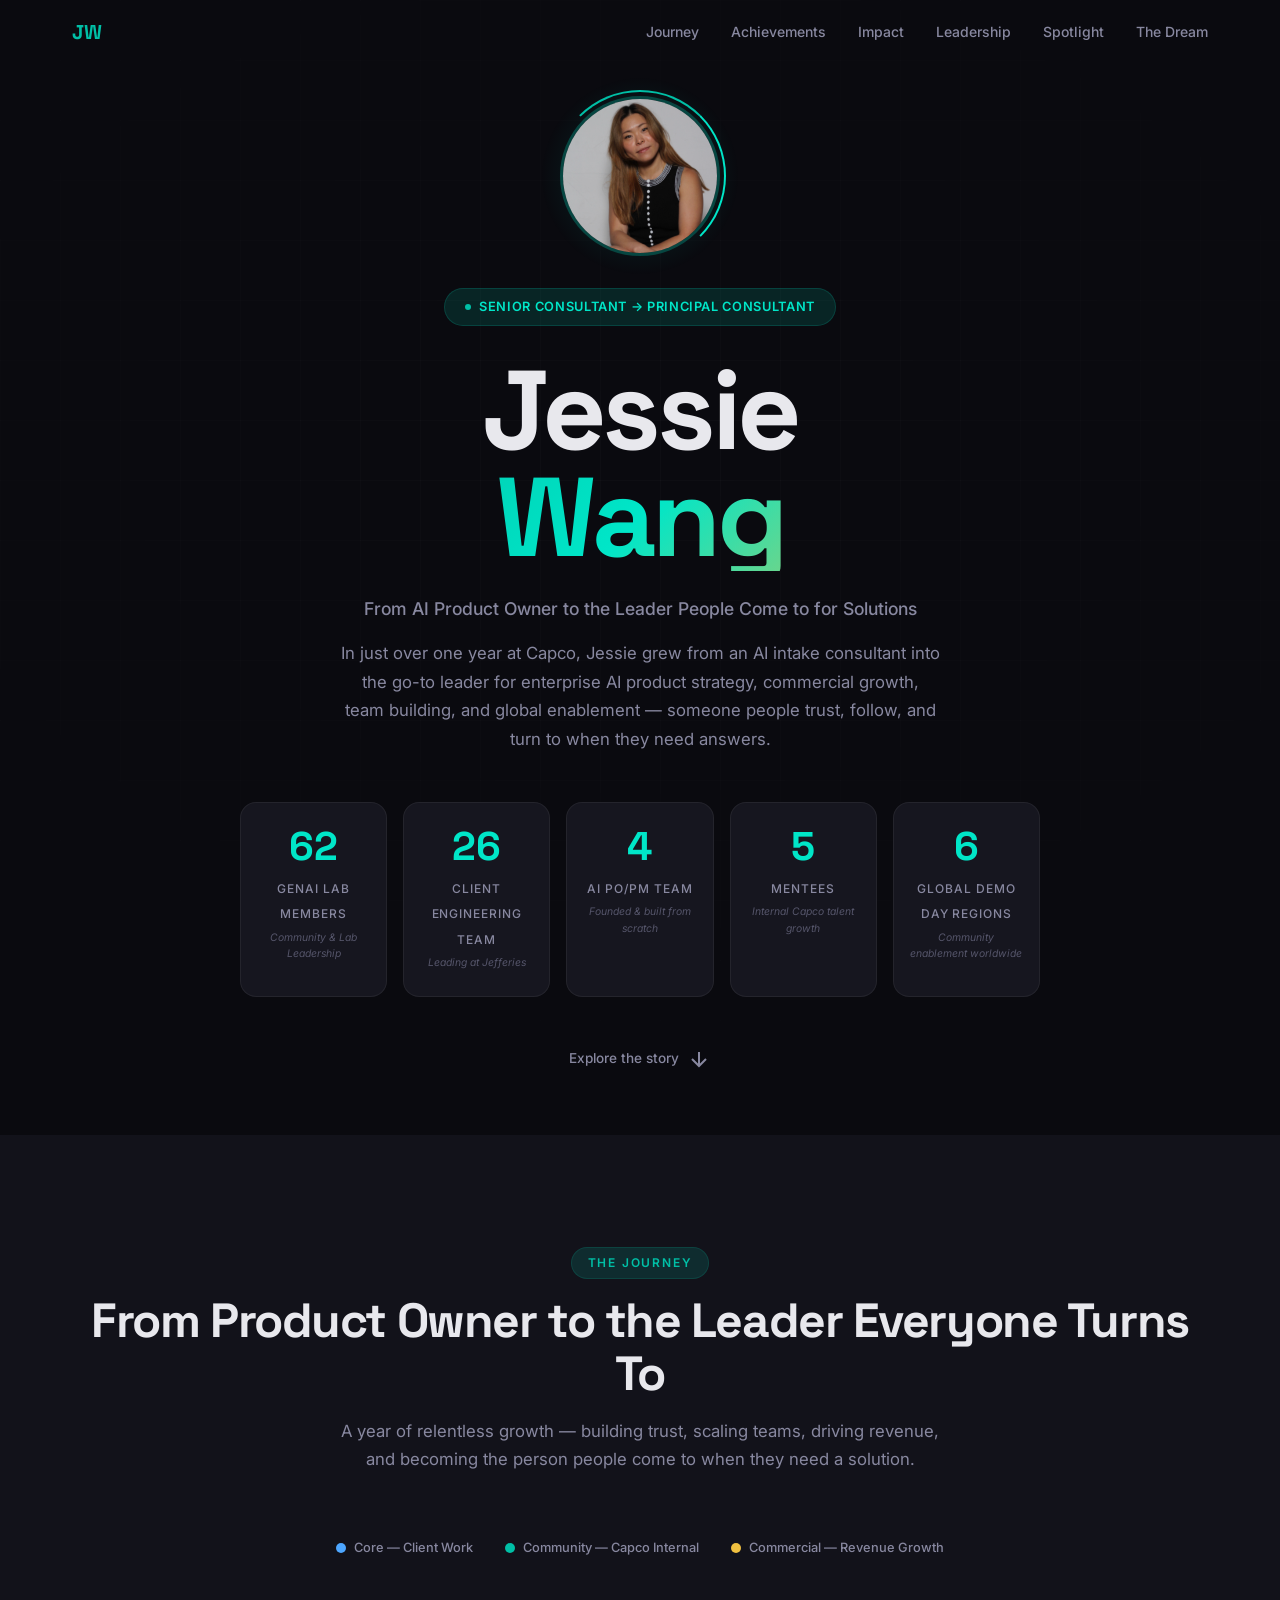
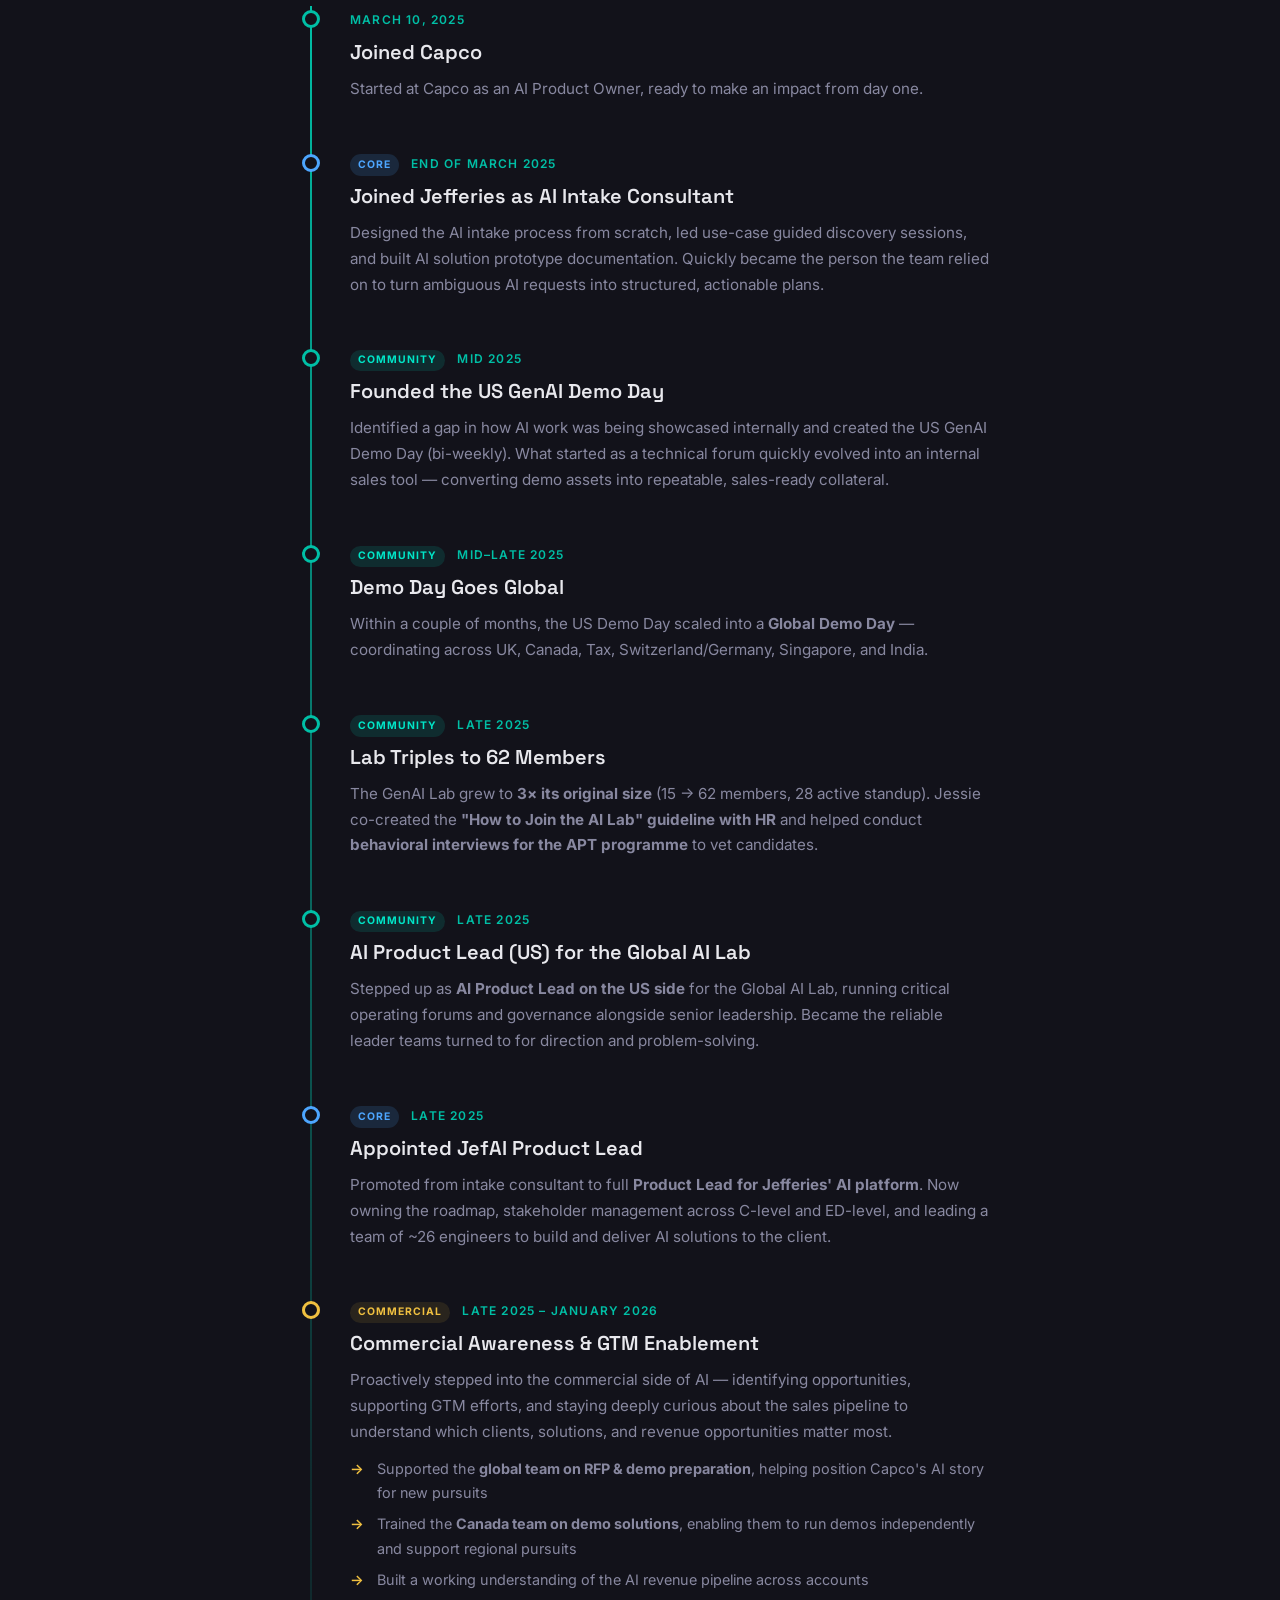
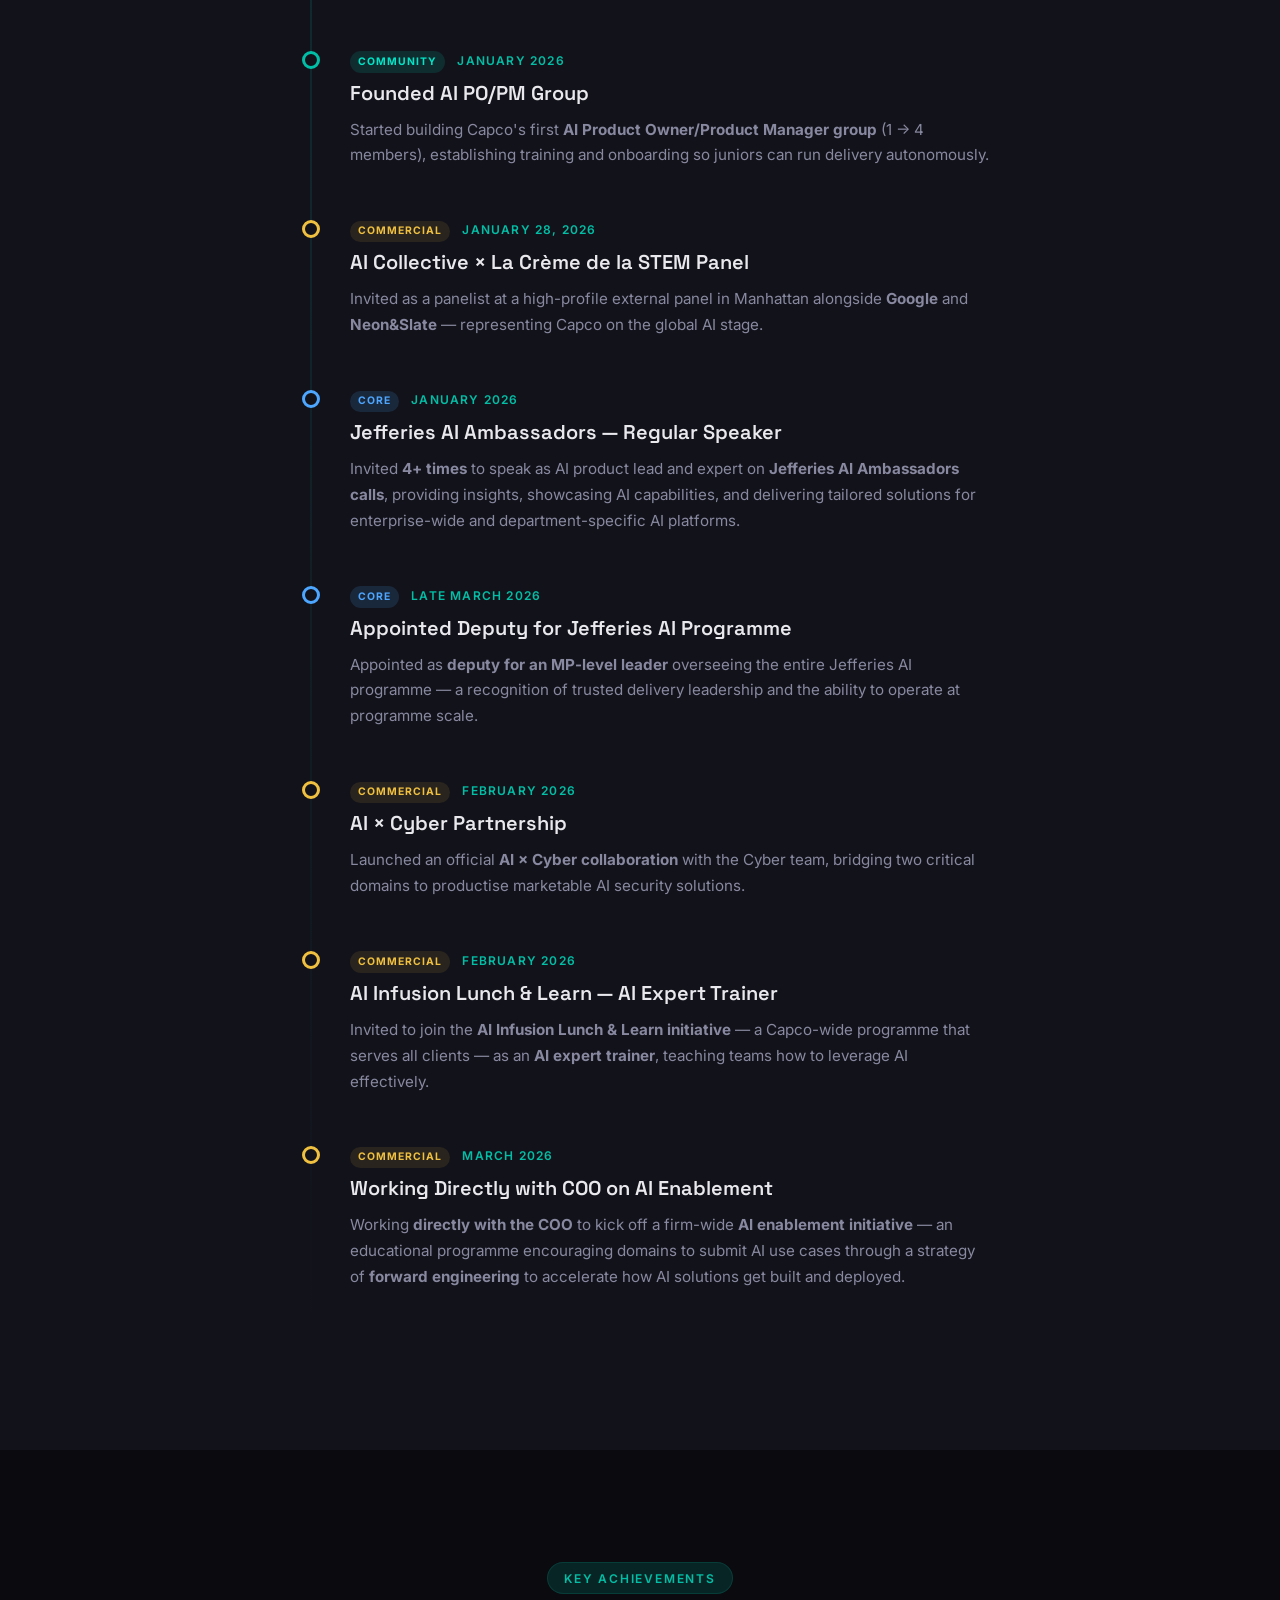
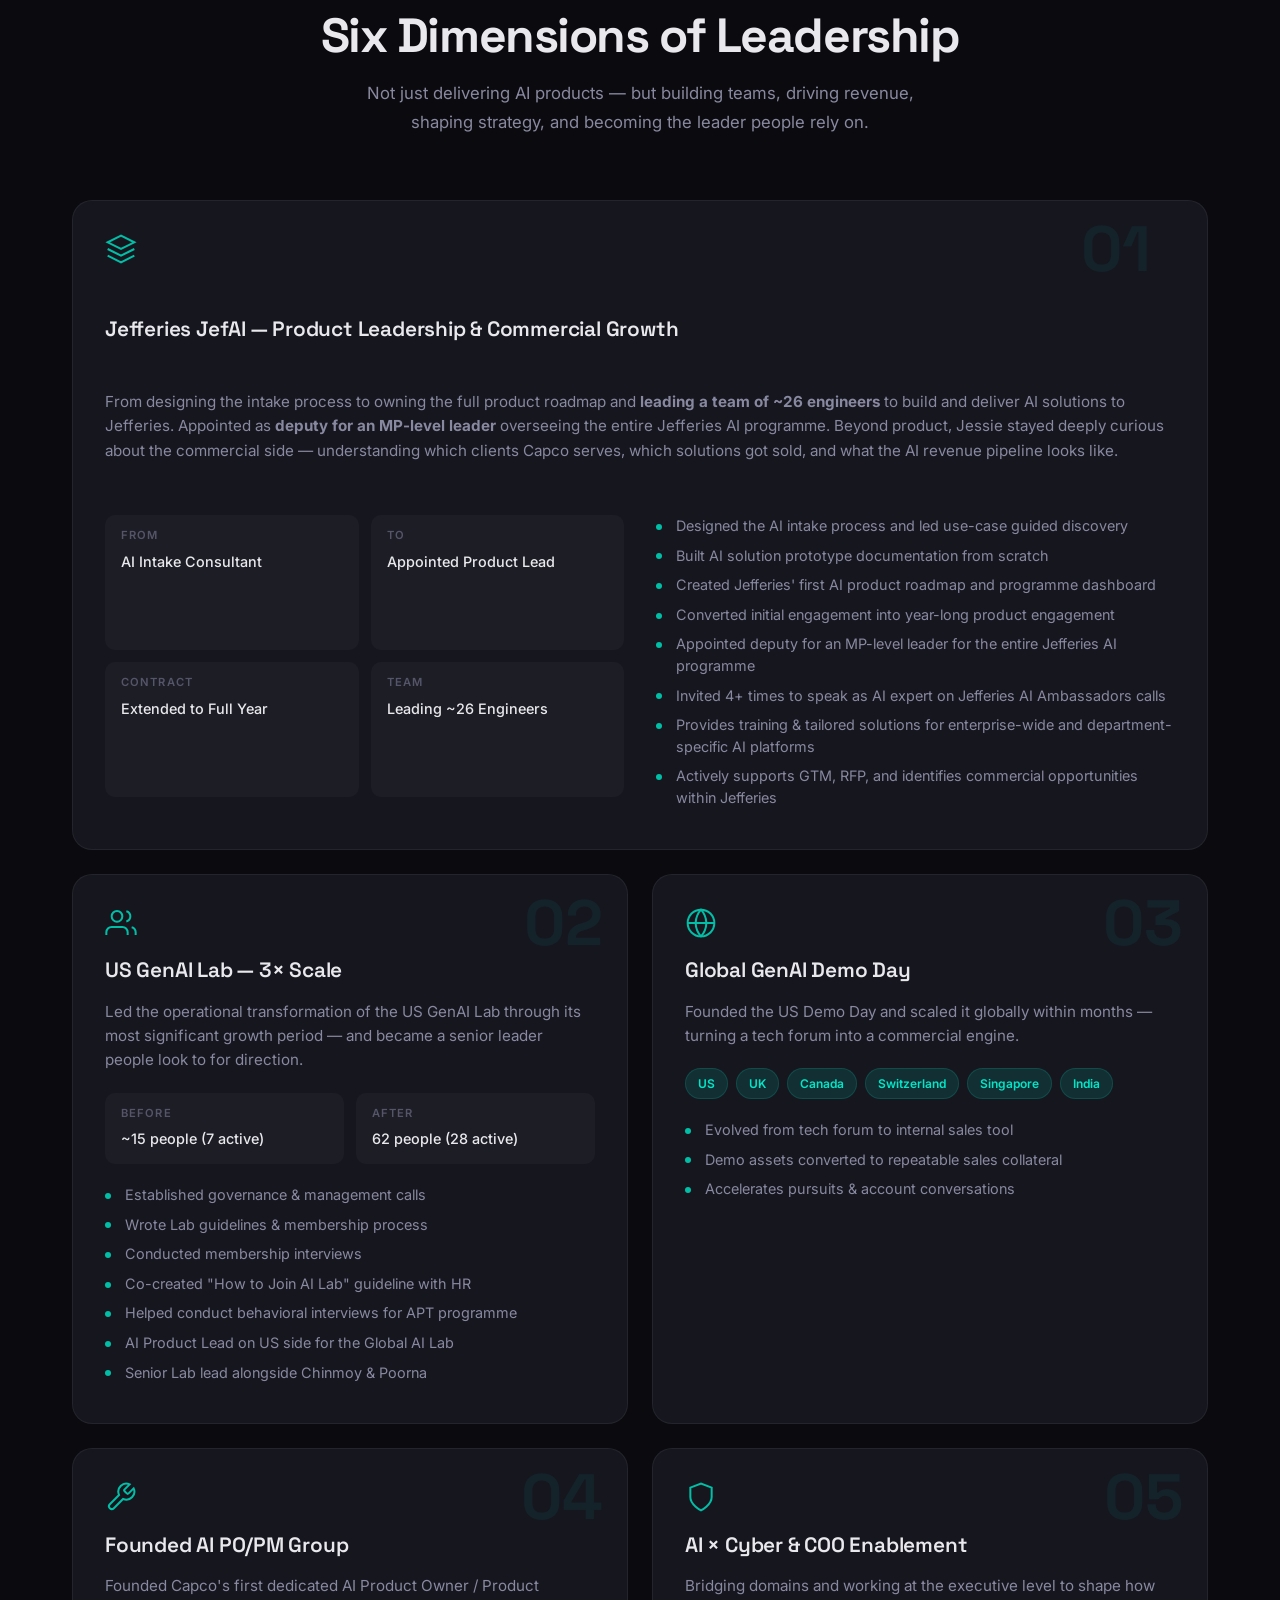
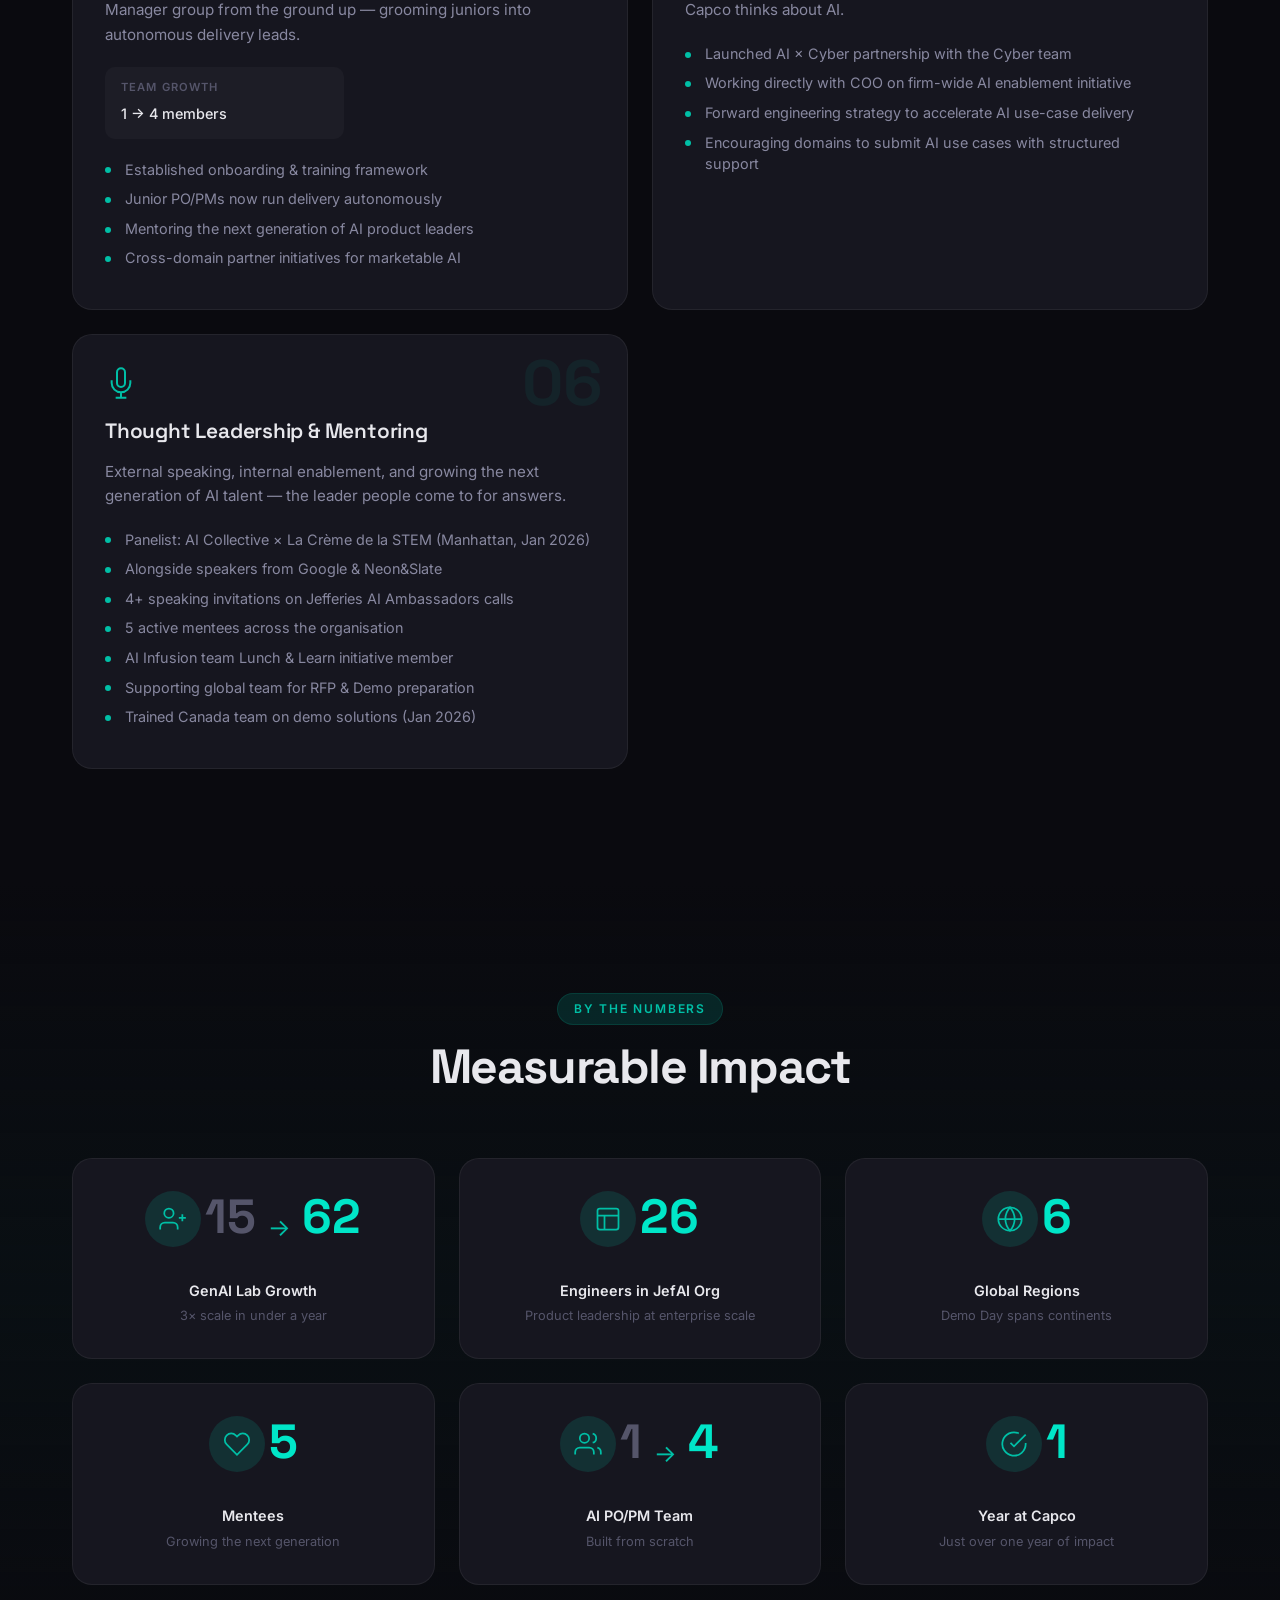
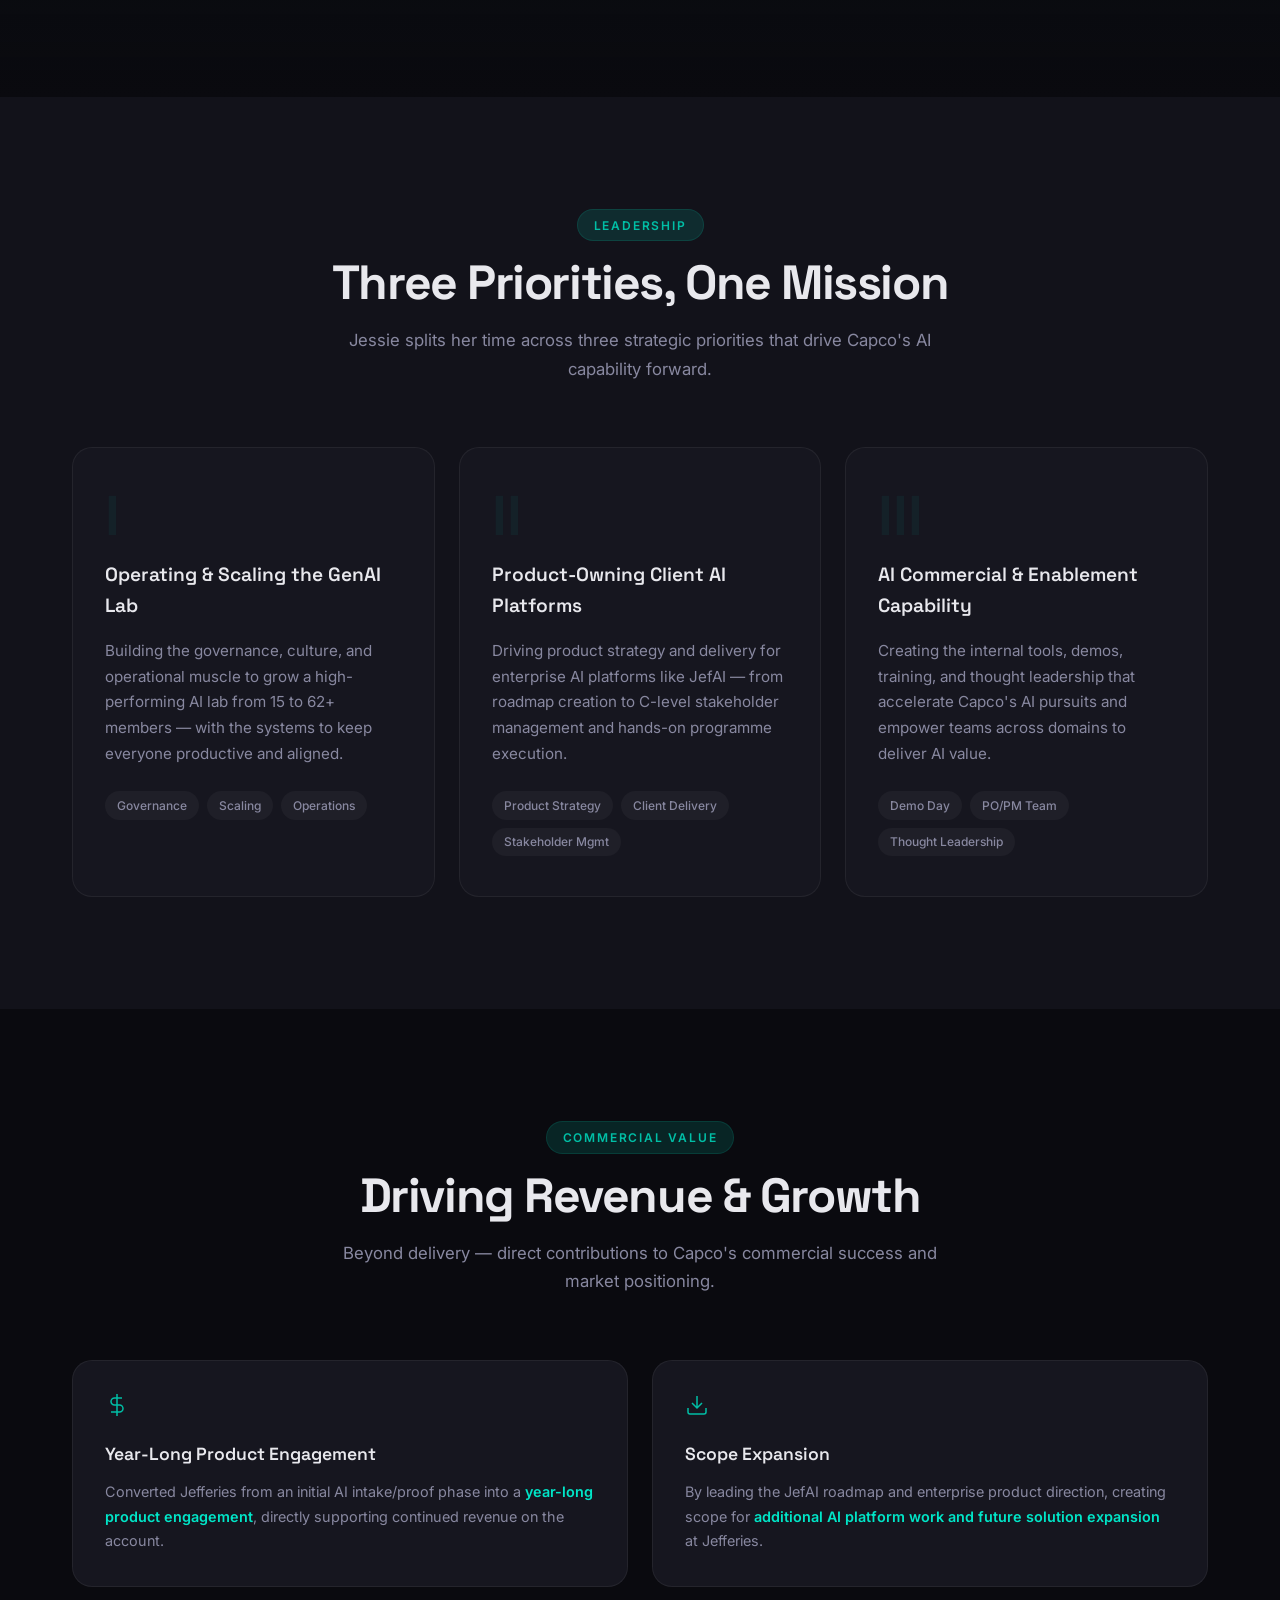
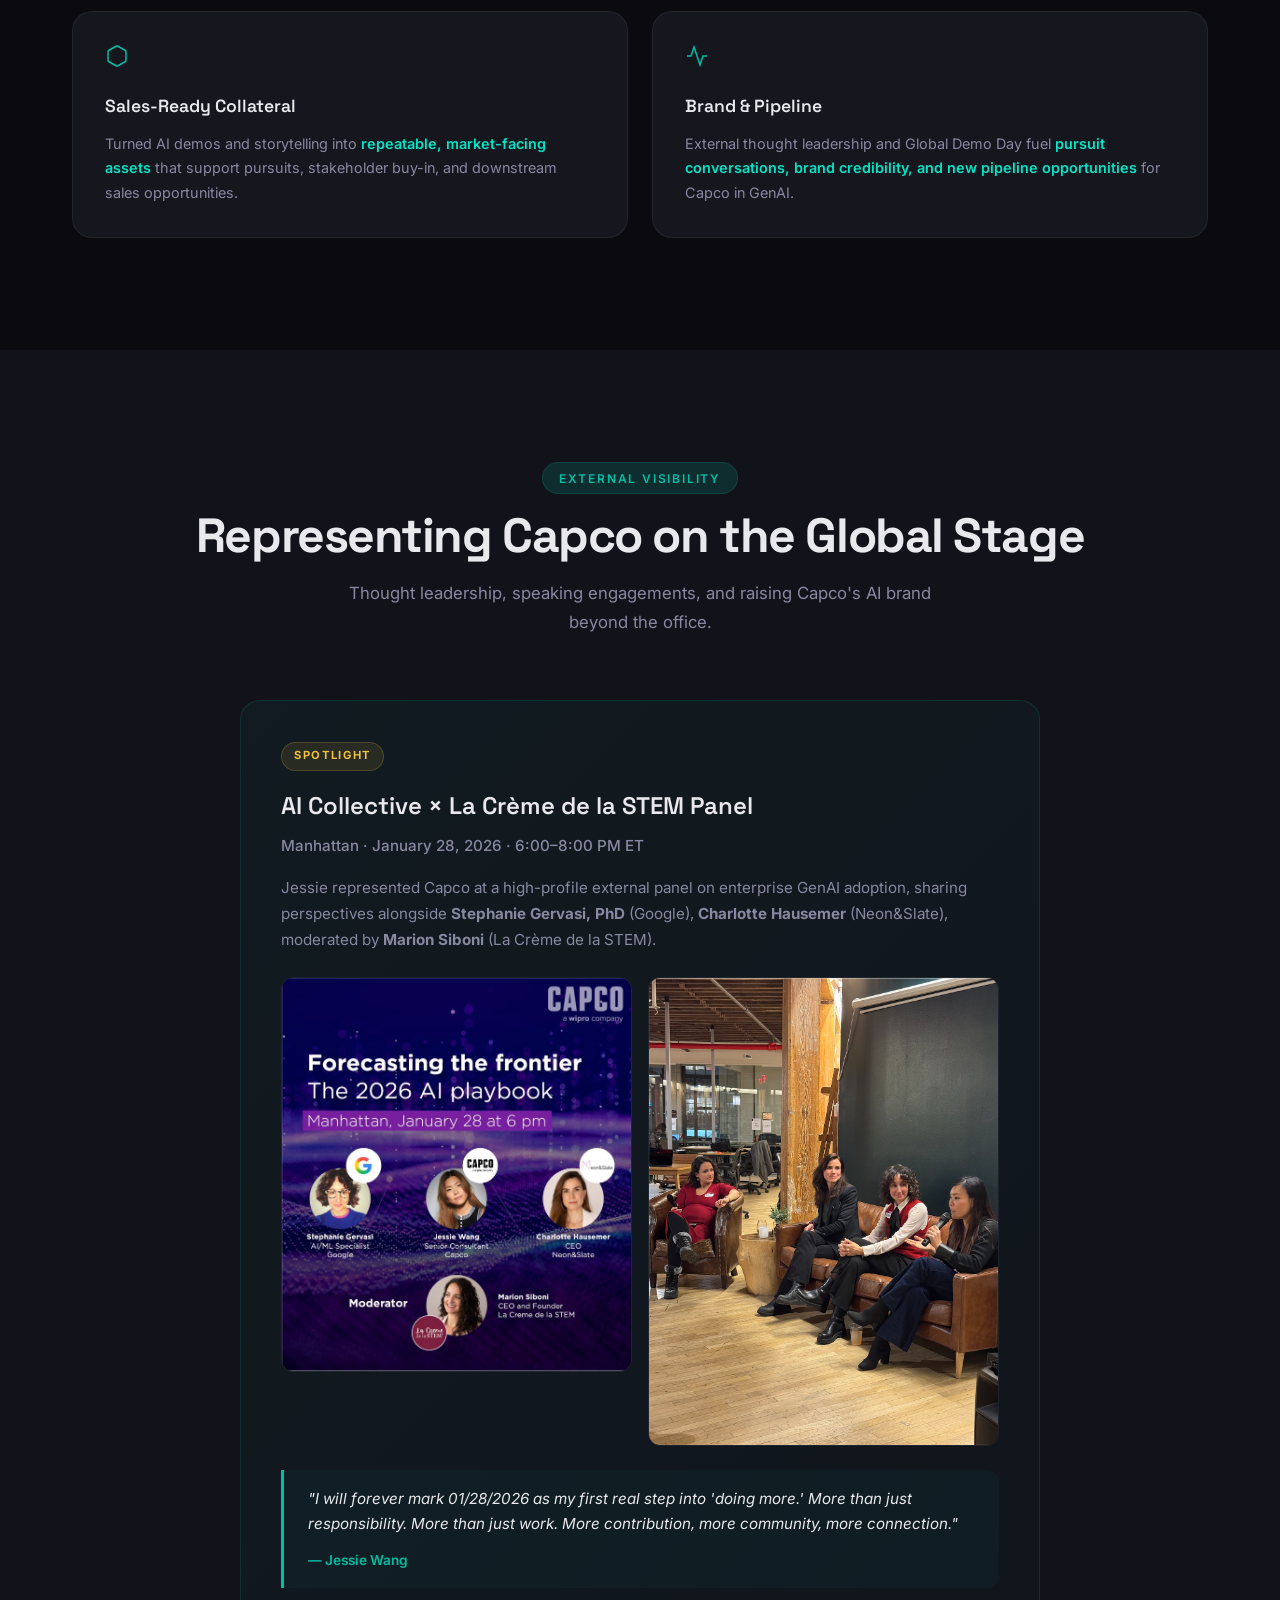
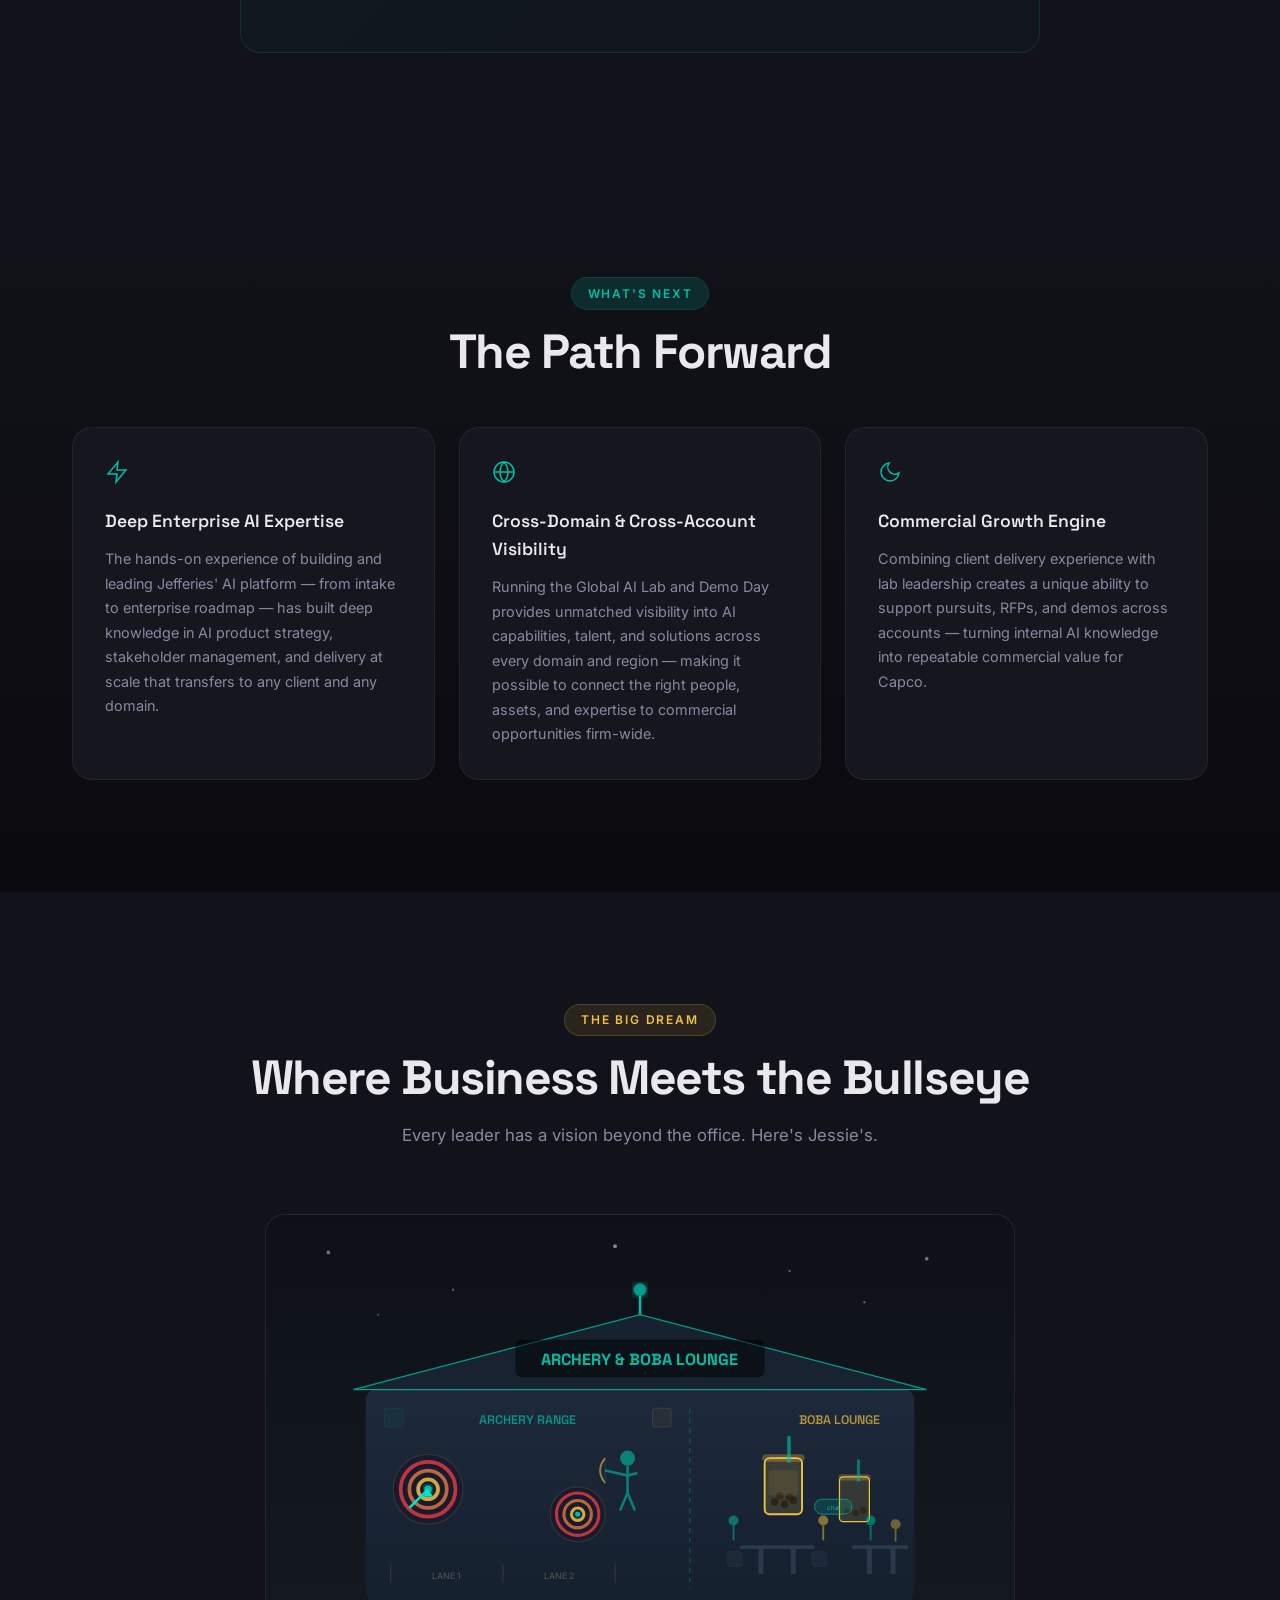
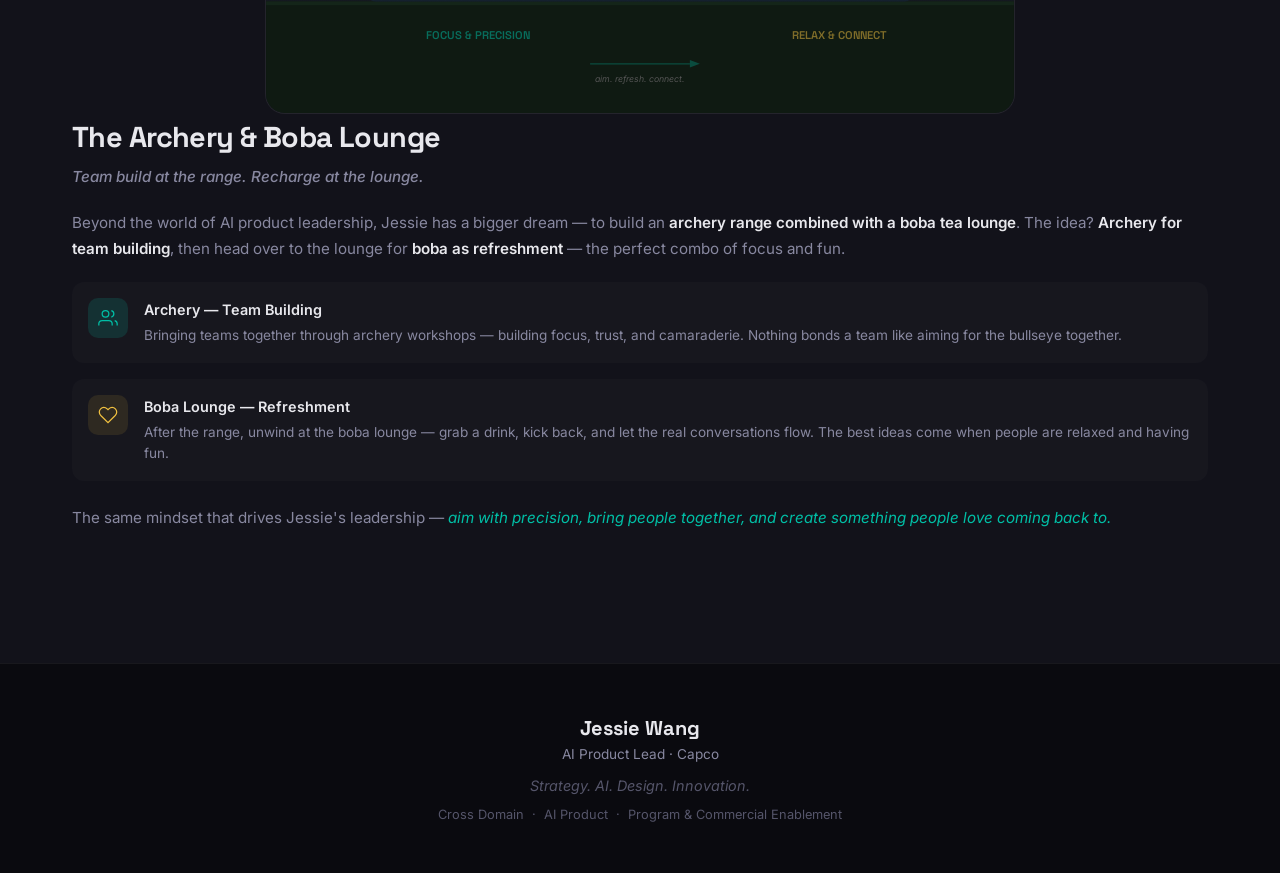
==== commit 9f00515d: "Consolidate three commercial/GTM timeline entries into one clean entry Merged "Commercial Awareness " ====
--- a/index.html
+++ b/index.html
@@ -175,24 +175,14 @@
                     <div class="timeline-dot timeline-dot-commercial"></div>
                     <div class="timeline-content">
                         <span class="timeline-category cat-commercial">Commercial</span>
-                        <span class="timeline-date">Late 2025</span>
-                        <h3>Commercial Awareness &amp; GTM Support</h3>
-                        <p>Began identifying commercial opportunities within Jefferies, supporting GTM &amp; RFP efforts, and staying deeply curious about the sales pipeline &mdash; understanding which clients, which solutions, and what the revenue picture looks like for the AI team.</p>
-                        <div class="timeline-sub">
-                            <span class="timeline-date">January 2026</span>
-                            <h4>Training Canada Team on Demo Solutions</h4>
-                            <p>Trained the <strong>Canada team on demo solutions</strong>, getting them up to speed on AI capabilities to run demos independently and support new regional pursuits.</p>
-                        </div>
-                    </div>
-                </div>
-
-                <div class="timeline-item" data-animate>
-                    <div class="timeline-dot timeline-dot-commercial"></div>
-                    <div class="timeline-content">
-                        <span class="timeline-category cat-commercial">Commercial</span>
-                        <span class="timeline-date">Early&ndash;Mid 2025</span>
-                        <h3>Supporting Global Team for RFP &amp; Demo</h3>
-                        <p>Stepped in to support the <strong>global team for RFP and Demo preparation</strong>, helping position Capco's AI story for new pursuits.</p>
+                        <span class="timeline-date">Late 2025 &ndash; January 2026</span>
+                        <h3>Commercial Awareness &amp; GTM Enablement</h3>
+                        <p>Proactively stepped into the commercial side of AI &mdash; identifying opportunities, supporting GTM efforts, and staying deeply curious about the sales pipeline to understand which clients, solutions, and revenue opportunities matter most.</p>
+                        <ul class="timeline-highlights">
+                            <li>Supported the <strong>global team on RFP &amp; demo preparation</strong>, helping position Capco's AI story for new pursuits</li>
+                            <li>Trained the <strong>Canada team on demo solutions</strong>, enabling them to run demos independently and support regional pursuits</li>
+                            <li>Built a working understanding of the AI revenue pipeline across accounts</li>
+                        </ul>
                     </div>
                 </div>
 
--- a/styles.css
+++ b/styles.css
@@ -514,6 +514,26 @@
     font-size: 0.95rem;
     line-height: 1.7;
 }
+.timeline-highlights {
+    margin-top: 0.75rem;
+    padding-left: 1.2rem;
+    list-style: none;
+}
+.timeline-highlights li {
+    position: relative;
+    color: var(--color-text-muted);
+    font-size: 0.9rem;
+    line-height: 1.7;
+    padding-left: 0.5rem;
+    margin-bottom: 0.4rem;
+}
+.timeline-highlights li::before {
+    content: '→';
+    position: absolute;
+    left: -1.2rem;
+    color: var(--color-gold);
+    font-weight: 600;
+}
 .timeline-sub {
     margin-top: 1rem;
     padding-top: 1rem;
